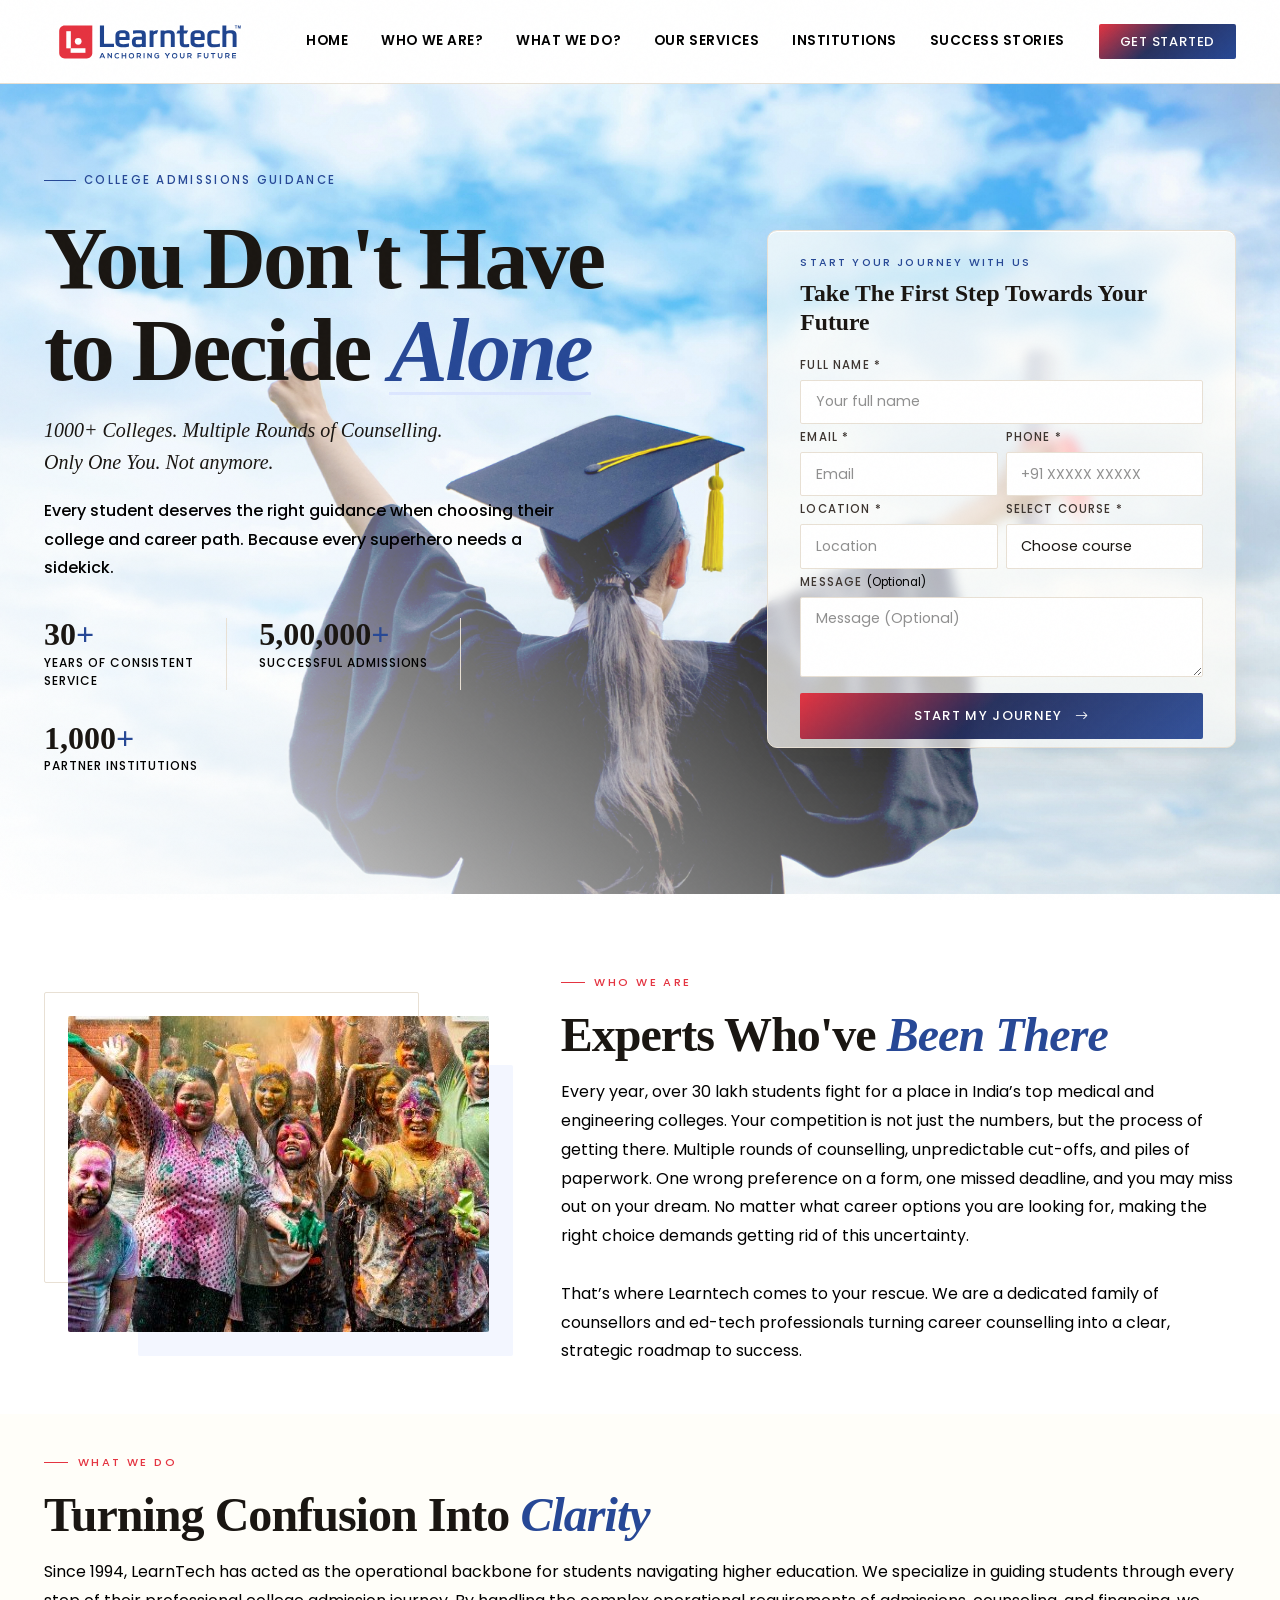
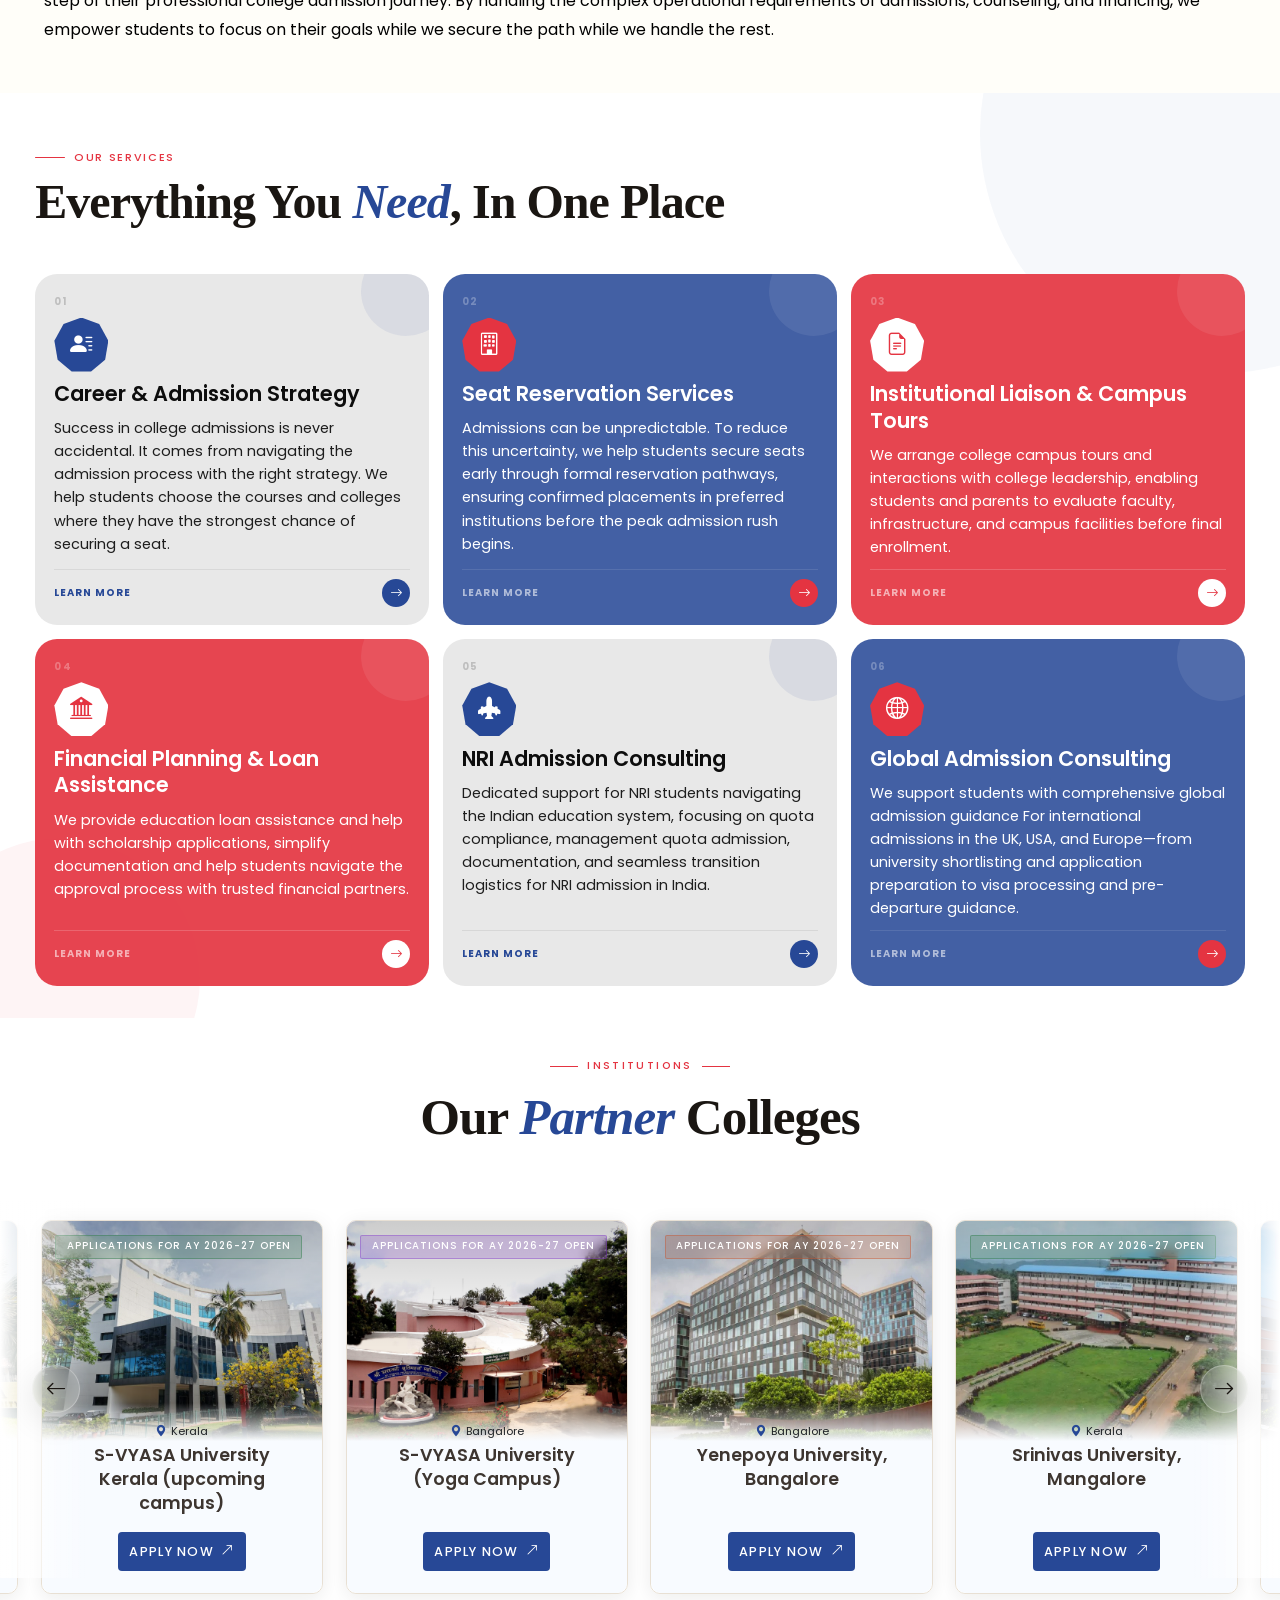
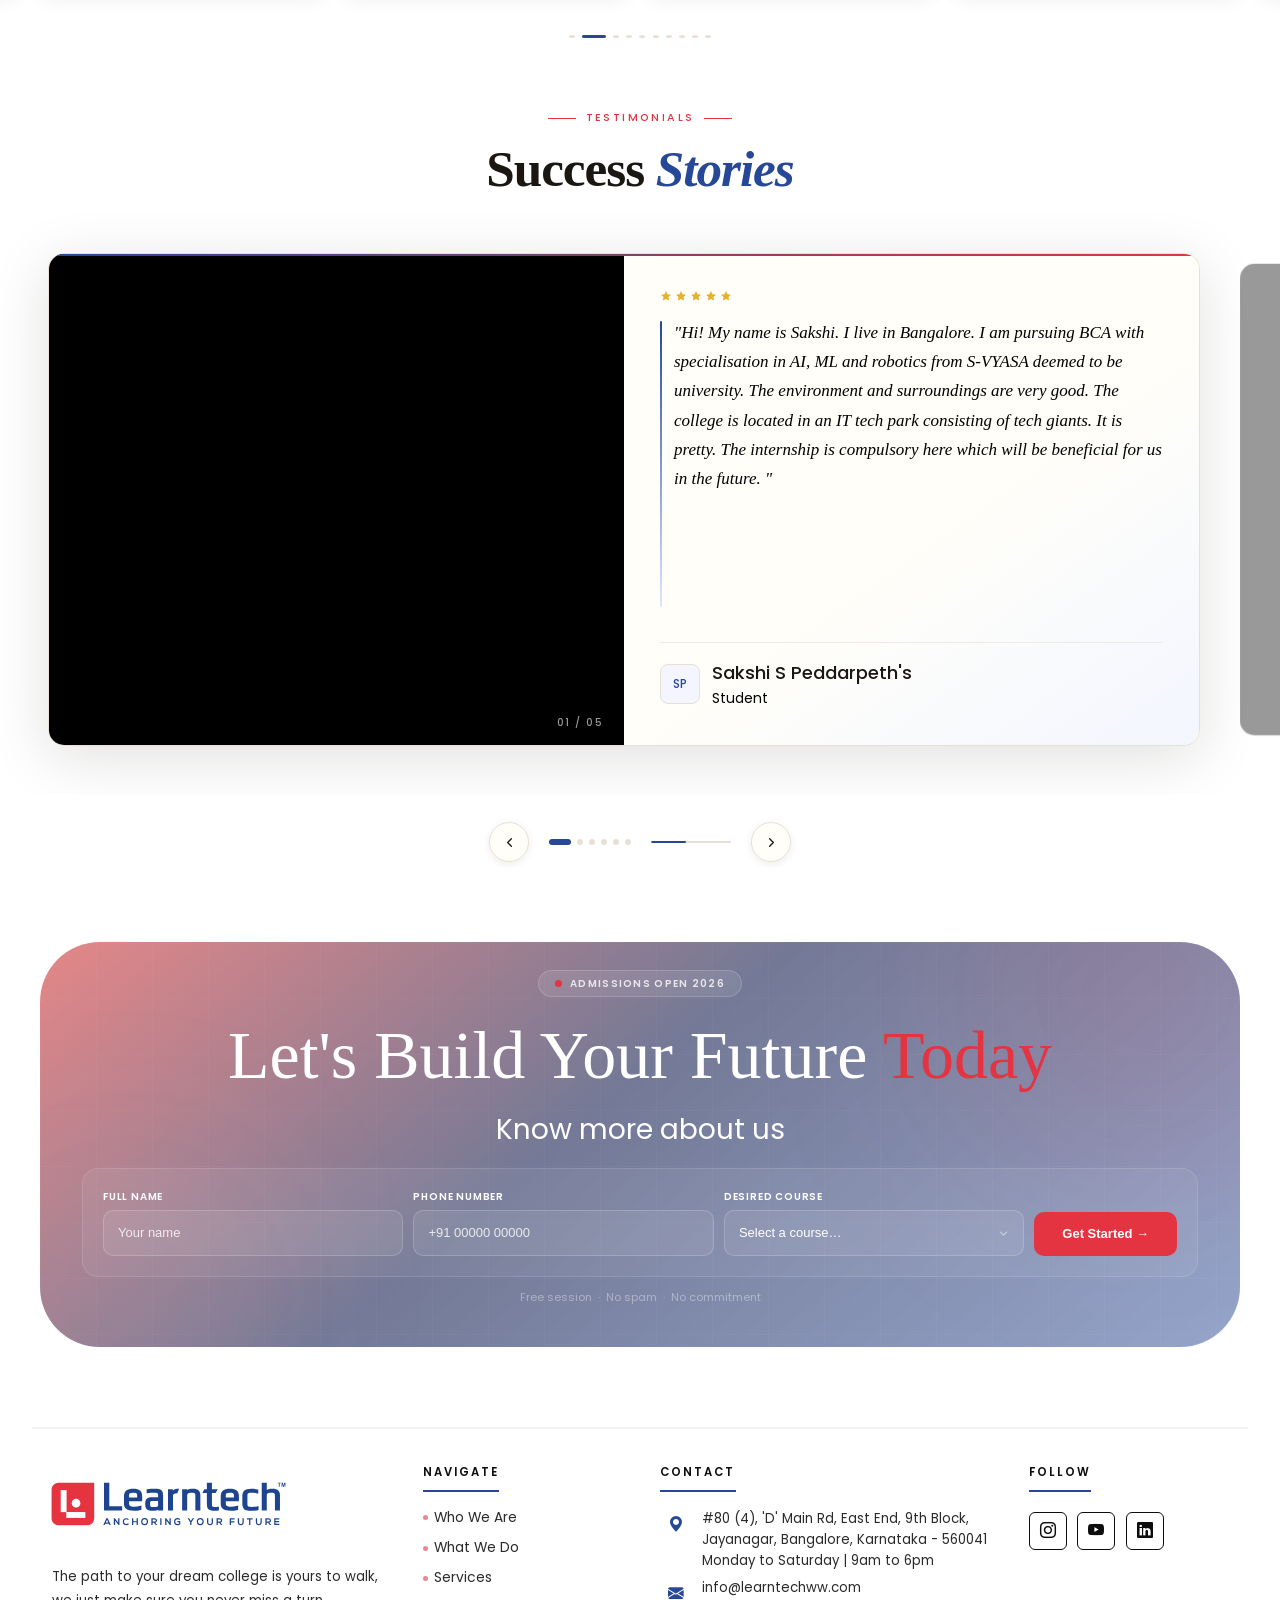
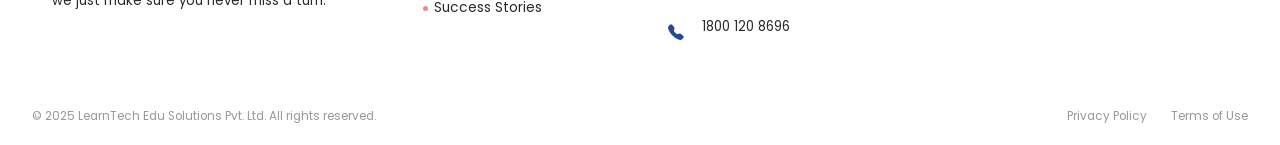
==== index.html @ a078780a "Add files via upload" ====
<!DOCTYPE html>
<html lang="en">

<head>
    <meta charset="UTF-8" />
    <meta name="viewport" content="width=device-width, initial-scale=1.0" />
    <title>Leartech landing page</title>
    <link href="https://cdn.jsdelivr.net/npm/bootstrap@5.3.2/dist/css/bootstrap.min.css" rel="stylesheet" />
    <link href="https://fonts.googleapis.com/css2?family=Poppins:wght@300;400;500;600;700;800&display=swap"
        rel="stylesheet">
    <link href="https://cdn.jsdelivr.net/npm/bootstrap-icons@1.11.3/font/bootstrap-icons.min.css" rel="stylesheet" />
    <link rel="stylesheet" href="style.css">

</head>

<body>

    <!-- ══ NAVBAR ══ -->
    <nav class="navbar navbar-expand-lg" id="mainNav">
        <div class="container">
            <a class="navbar-brand" href="#">
                <img src="media/Leantech_logo.svg" alt="EduGuide" style="height: 70px; margin-right: 0.5rem;"></a>
            <button class="navbar-toggler" type="button" data-bs-toggle="collapse" data-bs-target="#navMenu">
                <span class="navbar-toggler-icon"></span>
            </button>
            <div class="collapse navbar-collapse" id="navMenu">
                <ul class="navbar-nav mx-auto gap-1">
                    <li class="nav-item"><a class="nav-link" href="#">Home</a></li>
                    <li class="nav-item"><a class="nav-link" href="#who">Who We Are?</a></li>
                    <li class="nav-item"><a class="nav-link" href="#what">What We Do?</a></li>
                    <li class="nav-item"><a class="nav-link" href="#services">Our Services</a></li>
                    <li class="nav-item"><a class="nav-link" href="#College-swiper">Institutions</a></li>
                    <li class="nav-item"><a class="nav-link" href="#testi">Success Stories</a></li>
                </ul>
                <a class="nav-link btn-nav-cta ms-2" href="#hero">Get Started</a>
            </div>
        </div>
    </nav>

    <!-- ══ HERO ══ -->
    <section id="hero">


        <div class="container">
            <div class="row align-items-center g-5">

                <!-- LEFT copy -->
                <div class="col-lg-6">
                    <div class="hero-eyebrow">College Admissions Guidance</div>
                    <h1 class="hero-headline">
                        You Don't Have<br>to Decide <em>Alone</em>
                    </h1>
                    <p class="hero-subhead">
                        1000+ Colleges. Multiple Rounds of Counselling.<br>Only One You. Not anymore.
                    </p>
                    <p class="hero-body">
                        Every student deserves the right guidance when choosing their college and career path.
                        Because every superhero needs a sidekick.

                    </p>

                    <div class="hero-stats">
                        <div class="stat-item">
                            <div class="stat-num">30<span>+</span></div>
                            <div class="stat-label"> Years of Consistent<br> Service</div>
                        </div>
                        <div class="stat-divider"></div>
                        <div class="stat-item">
                            <div class="stat-num">5,00,000<span>+</span></div>
                            <div class="stat-label">Successful Admissions</div>
                        </div>
                        <div class="stat-divider"></div>
                        <div class="stat-item">
                            <div class="stat-num">1,000<span>+</span></div>
                            <div class="stat-label">Partner Institutions</div>
                        </div>
                    </div>
                </div>

                <!-- RIGHT form -->
                <div class="col-lg-5 offset-lg-1">
                    <div class="form-card">
                        <div class="form-card-eyebrow">Start your Journey with us</div>
                        <h2 class="form-card-title">Take The First Step Towards Your Future</h2>

                        <form id="leadForm" novalidate>
                            <div class="row gy-0 gx-2">
                                <div class="col-12">
                                    <label class="form-label">Full Name *</label>
                                    <input type="text" class="form-control" placeholder="Your full name" required />
                                </div>
                                <div class="col-sm-6">
                                    <label class="form-label">Email *</label>
                                    <input type="email" class="form-control" placeholder="Email" required />
                                </div>
                                <div class="col-sm-6">
                                    <label class="form-label">Phone *</label>
                                    <input type="tel" class="form-control" placeholder="+91 XXXXX XXXXX" required />
                                </div>
                                <div class="col-sm-6">
                                    <label class="form-label">Location *</label>
                                    <input type="text" class="form-control" placeholder="Location" required />
                                </div>
                                <div class="col-sm-6">
                                    <label class="form-label">Select Course *</label>
                                    <select class="form-select" required>
                                        <option value="" disabled selected>Choose course</option>
                                        <option>Engineering (B.Tech)</option>
                                        <option>Medicine (MBBS)</option>
                                        <option>Management (BBA/MBA)</option>
                                        <option>Law (LLB)</option>
                                        <option>Design & Architecture</option>
                                        <option>Arts & Humanities</option>
                                        <option>Science (B.Sc)</option>
                                        <option>Commerce (B.Com)</option>
                                    </select>
                                </div>
                                <div class="col-12">
                                    <label class="form-label">Message <span
                                            style="color:var(--ink-muted);font-weight:400;text-transform:none;letter-spacing:0;">(Optional)</span></label>
                                    <textarea class="form-control" placeholder="Message (Optional)"></textarea>
                                </div>
                                <div class="col-12 mt-3">
                                    <button type="submit" class="btn-submit" id="submitBtn">
                                        Start My Journey &nbsp; <i class="bi bi-arrow-right"></i>
                                    </button>
                                </div>
                            </div>
                        </form>
                    </div>
                </div>

            </div>
        </div>
    </section>

    <!-- ══ WHO WE ARE ══ -->
    <section id="who">
        <div class="container">
            <div class="row align-items-center g-5">
                <div class="col-lg-5 reveal">
                    <div class="who-img-wrap">
                        <div class="who-img-inner">
                            <img src="media/WhatsApp Image 2026-03-04 at 7.22.03 PM.jpeg" alt="">
                        </div>
                    </div>
                </div>

                <div class="col-lg-7">
                    <div class="reveal reveal-delay-1">
                        <div class="section-eyebrow">Who We Are</div>
                        <h2 class="section-title">Experts Who've <em>Been There</em></h2>
                        <p class="section-body">
                            Every year, over 30 lakh students fight for a place in India’s top medical and engineering
                            colleges. Your competition is not just the numbers, but the process of getting there.
                            Multiple rounds of counselling, unpredictable cut-offs, and piles of paperwork. One wrong
                            preference on a form, one missed deadline, and you may miss out on your dream. No matter
                            what career options you are looking for, making the right choice demands getting rid of this
                            uncertainty.<br><br>
                            That’s where Learntech comes to your rescue. We are a dedicated family of counsellors and
                            ed-tech professionals turning career counselling into a clear, strategic roadmap to success.



                        </p>
                    </div>

                </div>
            </div>
        </div>
    </section>

    <!-- ══ WHAT WE DO ══ -->
    <section id="what">
        <div class="container">
            <div class="row">
                <div class="col-lg-12 reveal">
                    <div class="section-eyebrow">What We Do</div>
                    <h2 class="section-title">Turning Confusion Into <em>Clarity</em></h2>
                    <p class="section-body">
                        Since 1994, LearnTech has acted as the operational backbone for students navigating higher
                        education. We specialize in guiding students through every step of their professional college
                        admission journey. By handling the complex operational requirements of admissions, counseling,
                        and financing, we empower students to focus on their goals while we secure the path while we
                        handle the rest.

                    </p>
                </div>
            </div>

        </div>
    </section>









    <!-- ══ SERVICES ══ -->
    <section id="services">

        <style>

        </style>

        <!-- Decorative blobs -->
        <div class="sw-bg-blob"
            style="width:480px;height:480px;background:#274896;opacity:0.04;top:-200px;right:-180px;"></div>
        <div class="sw-bg-blob"
            style="width:280px;height:280px;background:#e43441;opacity:0.05;bottom:-100px;left:-80px;"></div>

        <!-- Header -->
        <div class="sw-top">
            <div>
                <div class="sw-eye"><span class="sw-eye-line"></span>Our Services</div>
                <h2 class="section-title">Everything You <em>Need</em>, In One Place</h2>
            </div>

        </div>

        <!-- Cards -->
        <div class="sw-rows">

            <!-- Row 1 -->
            <div class="sw-row">

                <div class="sc sc-w">
                    <div class="sc-blob"></div>
                    <div class="sc-num">01</div>
                    <div class="sc-hex"><i class="bi bi-person-lines-fill"></i></div>
                    <div class="sc-title">Career & Admission Strategy</div>
                    <div class="sc-desc">Success in college admissions is never accidental. It comes from navigating the
                        admission process with the right strategy. We help students choose the courses and colleges
                        where they have the strongest chance of securing a seat.
                    </div>
                    <div class="sc-foot">
                        <span class="sc-lbl">Learn more</span>
                        <div class="sc-btn"><i class="bi bi-arrow-right"></i></div>
                    </div>
                </div>

                <div class="sc sc-b">
                    <div class="sc-blob"></div>
                    <div class="sc-num">02</div>
                    <div class="sc-hex"><i class="bi bi-building"></i></div>
                    <div class="sc-title">Seat Reservation Services</div>
                    <div class="sc-desc">Admissions can be unpredictable. To reduce this uncertainty, we help students
                        secure seats early through formal reservation pathways, ensuring confirmed placements in
                        preferred institutions before the peak admission rush begins.
                    </div>
                    <div class="sc-foot">
                        <span class="sc-lbl">Learn more</span>
                        <div class="sc-btn"><i class="bi bi-arrow-right"></i></div>
                    </div>
                </div>

                <div class="sc sc-r">
                    <div class="sc-blob"></div>
                    <div class="sc-num">03</div>
                    <div class="sc-hex"><i class="bi bi-file-earmark-text"></i></div>
                    <div class="sc-title">Institutional Liaison & Campus Tours</div>
                    <div class="sc-desc">We arrange college campus tours and interactions with college leadership,
                        enabling students and parents to evaluate faculty, infrastructure, and campus facilities before
                        final enrollment.
                    </div>
                    <div class="sc-foot">
                        <span class="sc-lbl">Learn more</span>
                        <div class="sc-btn"><i class="bi bi-arrow-right"></i></div>
                    </div>
                </div>

            </div>

            <!-- Row 2 -->
            <div class="sw-row">

                <div class="sc sc-r">
                    <div class="sc-blob"></div>
                    <div class="sc-num">04</div>
                    <div class="sc-hex"><i class="bi bi-bank2"></i></div>
                    <div class="sc-title">Financial Planning & Loan Assistance</div>
                    <div class="sc-desc">We provide education loan assistance and help with scholarship applications,
                        simplify documentation and help students navigate the approval process with trusted financial
                        partners.
                    </div>
                    <div class="sc-foot">
                        <span class="sc-lbl">Learn more</span>
                        <div class="sc-btn"><i class="bi bi-arrow-right"></i></div>
                    </div>
                </div>

                <div class="sc sc-w">
                    <div class="sc-blob"></div>
                    <div class="sc-num">05</div>
                    <div class="sc-hex"><i class="bi bi-airplane-engines-fill"></i></div>
                    <div class="sc-title">NRI Admission Consulting</div>
                    <div class="sc-desc">Dedicated support for NRI students navigating the Indian education system,
                        focusing on quota compliance, management quota admission, documentation, and seamless transition
                        logistics for NRI admission in India.
                    </div>
                    <div class="sc-foot">
                        <span class="sc-lbl">Learn more</span>
                        <div class="sc-btn"><i class="bi bi-arrow-right"></i></div>
                    </div>
                </div>

                <div class="sc sc-b">
                    <div class="sc-blob"></div>
                    <div class="sc-num">06</div>
                    <div class="sc-hex"><i class="bi bi-globe2"></i></div>
                    <div class="sc-title">Global Admission Consulting</div>
                    <div class="sc-desc">We support students with comprehensive global admission guidance
                        For international admissions in the UK, USA, and Europe—from university shortlisting and
                        application preparation to visa processing and pre-departure guidance.
                    </div>
                    <div class="sc-foot">
                        <span class="sc-lbl">Learn more</span>
                        <div class="sc-btn"><i class="bi bi-arrow-right"></i></div>
                    </div>
                </div>

            </div>

        </div>

    </section>




    <section id="College-swiper">
        <div class="heading-wrap">
            <div class="eyebrow">Institutions</div>
            <h1>Our <em>Partner</em> Colleges</h1>
            <!-- <p class="sub">Trusted relationships with leading institutions across India.</p> -->
        </div>

        <div class="carousel-wrap">

            <button class="arrow arrow-prev" id="btnPrev"><i class="bi bi-arrow-left"></i></button>
            <button class="arrow arrow-next" id="btnNext"><i class="bi bi-arrow-right"></i></button>

            <div class="track-outer" id="trackOuter">
                <div class="track" id="track">

                    <!-- 1 S-VYASA Bangalore -->
                    <div class="card">
                        <div class="card-img">
                            <div class="card-placeholder" style="background:linear-gradient(145deg,#fdf0e4,#f5ddb8);">

                            </div>
                            <img src="college images/S-VYASA University, Bangalore.webp" alt="S-VYASA University"
                                onerror="this.classList.add('errored')" />
                            <div class="card-badge"
                                style="background:rgba(200,82,42,0.18);color:#fff;border-color:rgba(200,82,42,0.4);">
                                Applications for AY 2026-27 Open
                            </div>
                        </div>
                        <div class="card-body">
                            <div class="card-loc"><i class="bi bi-geo-alt-fill"></i>Bangalore</div>
                            <div class="card-name">S-VYASA University,<br> Bangalore</div>
                            <a href="#" class="card-apply">Apply Now <i class="bi bi-arrow-up-right"></i></a>
                        </div>
                    </div>

                    <!-- 2 S-VYASA Kerala -->
                    <div class="card">
                        <div class="card-img">
                            <div class="card-placeholder" style="background:linear-gradient(145deg,#e4f5e8,#c8ecd0);">

                            </div>
                            <img src="college images/S-VYASA University Kerala (upcoming campus).webp"
                                alt="S-VYASA Kerala" onerror="this.classList.add('errored')" />
                            <div class="card-badge"
                                style="background:rgba(42,122,68,0.2);color:#fff;border-color:rgba(42,122,68,0.4);">
                                Applications for AY 2026-27 Open
                            </div>
                        </div>
                        <div class="card-body">
                            <div class="card-loc"><i class="bi bi-geo-alt-fill"></i>Kerala</div>
                            <div class="card-name">S-VYASA University<br> Kerala (upcoming campus)</div>
                            <a href="#" class="card-apply">Apply Now <i class="bi bi-arrow-up-right"></i></a>
                        </div>
                    </div>

                    <!-- 3 S-VYASA Yoga Campus -->
                    <div class="card">
                        <div class="card-img">
                            <div class="card-placeholder" style="background:linear-gradient(145deg,#f0e4f8,#e4ccf0);">

                            </div>
                            <img src="college images/S-VYASA University (Yoga Campus).webp" alt="S-VYASA Yoga Campus"
                                onerror="this.classList.add('errored')" />
                            <div class="card-badge"
                                style="background:rgba(122,42,200,0.2);color:#fff;border-color:rgba(122,42,200,0.35);">
                                Applications for AY 2026-27 Open
                            </div>
                        </div>
                        <div class="card-body">
                            <div class="card-loc"><i class="bi bi-geo-alt-fill"></i>Bangalore</div>
                            <div class="card-name">S-VYASA University<br> (Yoga Campus)</div>
                            <a href="#" class="card-apply">Apply Now <i class="bi bi-arrow-up-right"></i></a>
                        </div>
                    </div>

                    <!-- 1 S-VYASA Bangalore -->
                    <div class="card">
                        <div class="card-img">
                            <div class="card-placeholder" style="background:linear-gradient(145deg,#fdf0e4,#f5ddb8);">

                            </div>
                            <img src="college images/Yenepoya University, Bangalore.webp" alt="S-VYASA University"
                                onerror="this.classList.add('errored')" />
                            <div class="card-badge"
                                style="background:rgba(200,82,42,0.18);color:#fff;border-color:rgba(200,82,42,0.4);">
                                Applications for AY 2026-27 Open
                            </div>
                        </div>
                        <div class="card-body">
                            <div class="card-loc"><i class="bi bi-geo-alt-fill"></i>Bangalore</div>
                            <div class="card-name">Yenepoya University,<br> Bangalore </div>
                            <a href="#" class="card-apply">Apply Now <i class="bi bi-arrow-up-right"></i></a>
                        </div>
                    </div>

                    <!-- 2 S-VYASA Kerala -->
                    <div class="card">
                        <div class="card-img">
                            <div class="card-placeholder" style="background:linear-gradient(145deg,#e4f5e8,#c8ecd0);">

                            </div>
                            <img src="college images/Srinivas University, Mangalore.webp" alt="S-VYASA Kerala"
                                onerror="this.classList.add('errored')" />
                            <div class="card-badge"
                                style="background:rgba(42,122,68,0.2);color:#fff;border-color:rgba(42,122,68,0.4);">
                                Applications for AY 2026-27 Open
                            </div>
                        </div>
                        <div class="card-body">
                            <div class="card-loc"><i class="bi bi-geo-alt-fill"></i>Kerala</div>
                            <div class="card-name">Srinivas University,<br> Mangalore</div>
                            <a href="#" class="card-apply">Apply Now <i class="bi bi-arrow-up-right"></i></a>
                        </div>
                    </div>

                    <!-- 3 S-VYASA Yoga Campus -->
                    <div class="card">
                        <div class="card-img">
                            <div class="card-placeholder" style="background:linear-gradient(145deg,#f0e4f8,#e4ccf0);">

                            </div>
                            <img src="college images/Chinmaya Vishwa Vidyapeeth (CVV), Kochi, Ker.webp"
                                alt="S-VYASA Yoga Campus" onerror="this.classList.add('errored')" />
                            <div class="card-badge"
                                style="background:rgba(122,42,200,0.2);color:#fff;border-color:rgba(122,42,200,0.35);">
                                Applications for AY 2026-27 Open
                            </div>
                        </div>
                        <div class="card-body">
                            <div class="card-loc"><i class="bi bi-geo-alt-fill"></i>Bangalore</div>
                            <div class="card-name">Chinmaya Vishwa Vidyapeeth (CVV), Kochi, Kerala</div>
                            <a href="#" class="card-apply">Apply Now <i class="bi bi-arrow-up-right"></i></a>
                        </div>
                    </div>

                    <!-- 1 S-VYASA Bangalore -->
                    <div class="card">
                        <div class="card-img">
                            <div class="card-placeholder" style="background:linear-gradient(145deg,#fdf0e4,#f5ddb8);">

                            </div>
                            <img src="college images/Sri Devaraj URS, Kolar.webp" alt="S-VYASA University"
                                onerror="this.classList.add('errored')" />
                            <div class="card-badge"
                                style="background:rgba(200,82,42,0.18);color:#fff;border-color:rgba(200,82,42,0.4);">
                                Applications for AY 2026-27 Open
                            </div>
                        </div>
                        <div class="card-body">
                            <div class="card-loc"><i class="bi bi-geo-alt-fill"></i>Bangalore</div>
                            <div class="card-name">Sri Devaraj URS,<br> Kolar</div>
                            <a href="#" class="card-apply">Apply Now <i class="bi bi-arrow-up-right"></i></a>
                        </div>
                    </div>

                    <!-- 2 S-VYASA Kerala -->
                    <div class="card">
                        <div class="card-img">
                            <div class="card-placeholder" style="background:linear-gradient(145deg,#e4f5e8,#c8ecd0);">

                            </div>
                            <img src="college images/Sri Venkateshwara Dental College, Bangalore.webp"
                                alt="S-VYASA Kerala" onerror="this.classList.add('errored')" />
                            <div class="card-badge"
                                style="background:rgba(42,122,68,0.2);color:#fff;border-color:rgba(42,122,68,0.4);">
                                Applications for AY 2026-27 Open
                            </div>
                        </div>
                        <div class="card-body">
                            <div class="card-loc"><i class="bi bi-geo-alt-fill"></i>Kerala</div>
                            <div class="card-name">Sri Venkateshwara Dental College, Bangalore</div>
                            <a href="#" class="card-apply">Apply Now <i class="bi bi-arrow-up-right"></i></a>
                        </div>
                    </div>

                    <!-- 3 S-VYASA Yoga Campus -->
                    <div class="card">
                        <div class="card-img">
                            <div class="card-placeholder" style="background:linear-gradient(145deg,#f0e4f8,#e4ccf0);">

                            </div>
                            <img src="college images/BGS and SJB Group of Institutions, Bangalore.webp"
                                alt="S-VYASA Yoga Campus" onerror="this.classList.add('errored')" />
                            <div class="card-badge"
                                style="background:rgba(122,42,200,0.2);color:#fff;border-color:rgba(122,42,200,0.35);">
                                Applications for AY 2026-27 Open
                            </div>
                        </div>
                        <div class="card-body">
                            <div class="card-loc"><i class="bi bi-geo-alt-fill"></i>Bangalore</div>
                            <div class="card-name">BGS and SJB Group of Institutions, Bangalore</div>
                            <a href="#" class="card-apply">Apply Now <i class="bi bi-arrow-up-right"></i></a>
                        </div>
                    </div>
                    <div class="card">
                        <div class="card-img">
                            <div class="card-placeholder" style="background:linear-gradient(145deg,#f0e4f8,#e4ccf0);">

                            </div>
                            <img src="college images/RV University, Mysuru.webp" alt="S-VYASA Yoga Campus"
                                onerror="this.classList.add('errored')" />
                            <div class="card-badge"
                                style="background:rgba(122,42,200,0.2);color:#fff;border-color:rgba(122,42,200,0.35);">
                                Applications for AY 2026-27 Open
                            </div>
                        </div>
                        <div class="card-body">
                            <div class="card-loc"><i class="bi bi-geo-alt-fill"></i>Bangalore</div>
                            <div class="card-name">RV University, Mysuru</div>
                            <a href="#" class="card-apply">Apply Now <i class="bi bi-arrow-up-right"></i></a>
                        </div>
                    </div>
                    <div class="card">
                        <div class="card-img">
                            <div class="card-placeholder" style="background:linear-gradient(145deg,#f0e4f8,#e4ccf0);">

                            </div>
                            <img src="college images/Sri Sri Ayurveda, Bengaluru.webp" alt="S-VYASA Yoga Campus"
                                onerror="this.classList.add('errored')" />
                            <div class="card-badge"
                                style="background:rgba(122,42,200,0.2);color:#fff;border-color:rgba(122,42,200,0.35);">
                                Applications for AY 2026-27 Open
                            </div>
                        </div>
                        <div class="card-body">
                            <div class="card-loc"><i class="bi bi-geo-alt-fill"></i>Bangalore</div>
                            <div class="card-name">Sri Sri Ayurveda,<br> Bengaluru</div>
                            <a href="#" class="card-apply">Apply Now <i class="bi bi-arrow-up-right"></i></a>
                        </div>
                    </div>
                    <div class="card">
                        <div class="card-img">
                            <div class="card-placeholder" style="background:linear-gradient(145deg,#f0e4f8,#e4ccf0);">

                            </div>
                            <img src="college images/GIBS Business School, Bangalore.webp" alt="S-VYASA Yoga Campus"
                                onerror="this.classList.add('errored')" />
                            <div class="card-badge"
                                style="background:rgba(122,42,200,0.2);color:#fff;border-color:rgba(122,42,200,0.35);">
                                Applications for AY 2026-27 Open
                            </div>
                        </div>
                        <div class="card-body">
                            <div class="card-loc"><i class="bi bi-geo-alt-fill"></i>Bangalore</div>
                            <div class="card-name">GIBS Business School,<br> Bangalore</div>
                            <a href="#" class="card-apply">Apply Now <i class="bi bi-arrow-up-right"></i></a>
                        </div>
                    </div>
                    <div class="card">
                        <div class="card-img">
                            <div class="card-placeholder" style="background:linear-gradient(145deg,#f0e4f8,#e4ccf0);">

                            </div>
                            <img src="college images/Alliance Ascent College, Bangalore.webp" alt="S-VYASA Yoga Campus"
                                onerror="this.classList.add('errored')" />
                            <div class="card-badge"
                                style="background:rgba(122,42,200,0.2);color:#fff;border-color:rgba(122,42,200,0.35);">
                                Applications for AY 2026-27 Open
                            </div>
                        </div>
                        <div class="card-body">
                            <div class="card-loc"><i class="bi bi-geo-alt-fill"></i>Bangalore</div>
                            <div class="card-name">Alliance Ascent College,<br> Bangalore</div>
                            <a href="#" class="card-apply">Apply Now <i class="bi bi-arrow-up-right"></i></a>
                        </div>
                    </div>
                </div><!-- /track -->
            </div><!-- /track-outer -->

            <div class="dots" id="dots"></div>

        </div><!-- /carousel-wrap -->
    </section>
    <style>

    </style>
    <!-- ======================================================================================================================================================================== -->





    <style>

    </style>

    <section id="testi">



        <div class="text-center">
            <div class="eyebrow">Testimonials</div>
            <h1>Success <em>Stories</em> </h1>
        </div>


        <!-- CAROUSEL -->
        <div class="tc-wrap ">
            <div class="tc-viewport p-5">

                <div class="tc-track" id="tcTrack">

                    <!-- SLIDE 1 -->
                    <div class="tc-card active">
                        <div class="tc-video">
                            <div class="tc-num">01 / 05</div>
                            <iframe src="https://www.youtube.com/embed/5aUW_0wz018?rel=0&modestbranding=1"
                                allow="accelerometer; autoplay; clipboard-write; encrypted-media; gyroscope; picture-in-picture"
                                allowfullscreen></iframe>
                        </div>
                        <div class="tc-body">
                            <div class="tc-stars">
                                <svg viewBox="0 0 24 24">
                                    <path
                                        d="M12 2l3.09 6.26L22 9.27l-5 4.87 1.18 6.88L12 17.77l-6.18 3.25L7 14.14 2 9.27l6.91-1.01L12 2z" />
                                </svg>
                                <svg viewBox="0 0 24 24">
                                    <path
                                        d="M12 2l3.09 6.26L22 9.27l-5 4.87 1.18 6.88L12 17.77l-6.18 3.25L7 14.14 2 9.27l6.91-1.01L12 2z" />
                                </svg>
                                <svg viewBox="0 0 24 24">
                                    <path
                                        d="M12 2l3.09 6.26L22 9.27l-5 4.87 1.18 6.88L12 17.77l-6.18 3.25L7 14.14 2 9.27l6.91-1.01L12 2z" />
                                </svg>
                                <svg viewBox="0 0 24 24">
                                    <path
                                        d="M12 2l3.09 6.26L22 9.27l-5 4.87 1.18 6.88L12 17.77l-6.18 3.25L7 14.14 2 9.27l6.91-1.01L12 2z" />
                                </svg>
                                <svg viewBox="0 0 24 24">
                                    <path
                                        d="M12 2l3.09 6.26L22 9.27l-5 4.87 1.18 6.88L12 17.77l-6.18 3.25L7 14.14 2 9.27l6.91-1.01L12 2z" />
                                </svg>
                            </div>
                            <p class="tc-quote">"Hi! My name is Sakshi. I live in Bangalore. I am pursuing BCA with
                                specialisation in AI, ML and robotics from S-VYASA deemed to be university. The
                                environment
                                and surroundings are very good. The college is located in an IT tech park consisting of
                                tech
                                giants. It is pretty. The internship is compulsory here which will be beneficial for us
                                in
                                the future.

                                "</p>
                            <div class="tc-divider"></div>
                            <div class="tc-author">
                                <div class="tc-ava" style="background:var(--accent-pale);color:var(--accent);">SP</div>
                                <div>
                                    <div class="tc-name">Sakshi S Peddarpeth's</div>
                                    <div class="tc-role">Student</div>
                                </div>
                            </div>
                        </div>
                    </div>

                    <!-- SLIDE 2 -->
                    <div class="tc-card">
                        <div class="tc-video">
                            <div class="tc-num">02 / 05</div>
                            <iframe src="https://www.youtube.com/embed/m8TmsutwywA?rel=0&modestbranding=1"
                                allow="accelerometer; autoplay; clipboard-write; encrypted-media; gyroscope; picture-in-picture"
                                allowfullscreen></iframe>
                        </div>
                        <div class="tc-body">
                            <div class="tc-stars">
                                <svg viewBox="0 0 24 24">
                                    <path
                                        d="M12 2l3.09 6.26L22 9.27l-5 4.87 1.18 6.88L12 17.77l-6.18 3.25L7 14.14 2 9.27l6.91-1.01L12 2z" />
                                </svg>
                                <svg viewBox="0 0 24 24">
                                    <path
                                        d="M12 2l3.09 6.26L22 9.27l-5 4.87 1.18 6.88L12 17.77l-6.18 3.25L7 14.14 2 9.27l6.91-1.01L12 2z" />
                                </svg>
                                <svg viewBox="0 0 24 24">
                                    <path
                                        d="M12 2l3.09 6.26L22 9.27l-5 4.87 1.18 6.88L12 17.77l-6.18 3.25L7 14.14 2 9.27l6.91-1.01L12 2z" />
                                </svg>
                                <svg viewBox="0 0 24 24">
                                    <path
                                        d="M12 2l3.09 6.26L22 9.27l-5 4.87 1.18 6.88L12 17.77l-6.18 3.25L7 14.14 2 9.27l6.91-1.01L12 2z" />
                                </svg>
                                <svg viewBox="0 0 24 24">
                                    <path
                                        d="M12 2l3.09 6.26L22 9.27l-5 4.87 1.18 6.88L12 17.77l-6.18 3.25L7 14.14 2 9.27l6.91-1.01L12 2z" />
                                </svg>
                            </div>
                            <p class="tc-quote">"Hi, My name is Varun and I got my admission into SRM Medical College,
                                with
                                the help of Learntech consultancy. The Learntech Institute motivated us to go to the SRM
                                and
                                physically we have seen that it’s one of the best colleges as far as the colleges I have
                                visited so far and we are really happy that we got admission through Learntech.
                                "</p>
                            <div class="tc-divider"></div>
                            <div class="tc-author">
                                <div class="tc-ava" style="background:#fff0f1;color:var(--gold);">VD</div>
                                <div>
                                    <div class="tc-name">Varun Dhiman's </div>
                                    <div class="tc-role">Student and Parent</div>
                                </div>
                            </div>
                        </div>
                    </div>

                    <!-- SLIDE 3 -->
                    <div class="tc-card">
                        <div class="tc-video">
                            <div class="tc-num">03 / 05</div>
                            <iframe src="https://www.youtube.com/embed/qmMxwANw8AI?rel=0&modestbranding=1"
                                allow="accelerometer; autoplay; clipboard-write; encrypted-media; gyroscope; picture-in-picture"
                                allowfullscreen></iframe>
                        </div>
                        <div class="tc-body">
                            <div class="tc-stars">
                                <svg viewBox="0 0 24 24">
                                    <path
                                        d="M12 2l3.09 6.26L22 9.27l-5 4.87 1.18 6.88L12 17.77l-6.18 3.25L7 14.14 2 9.27l6.91-1.01L12 2z" />
                                </svg>
                                <svg viewBox="0 0 24 24">
                                    <path
                                        d="M12 2l3.09 6.26L22 9.27l-5 4.87 1.18 6.88L12 17.77l-6.18 3.25L7 14.14 2 9.27l6.91-1.01L12 2z" />
                                </svg>
                                <svg viewBox="0 0 24 24">
                                    <path
                                        d="M12 2l3.09 6.26L22 9.27l-5 4.87 1.18 6.88L12 17.77l-6.18 3.25L7 14.14 2 9.27l6.91-1.01L12 2z" />
                                </svg>
                                <svg viewBox="0 0 24 24">
                                    <path
                                        d="M12 2l3.09 6.26L22 9.27l-5 4.87 1.18 6.88L12 17.77l-6.18 3.25L7 14.14 2 9.27l6.91-1.01L12 2z" />
                                </svg>
                                <svg viewBox="0 0 24 24">
                                    <path
                                        d="M12 2l3.09 6.26L22 9.27l-5 4.87 1.18 6.88L12 17.77l-6.18 3.25L7 14.14 2 9.27l6.91-1.01L12 2z" />
                                </svg>
                            </div>
                            <p class="tc-quote">"Hi everyone, I am Ronak from Maharashtra. I couldn't make it to
                                government
                                medical seats this year and was searching for admission guidance to secure a seat in
                                good
                                MBBS colleges. Then I came to know about Learntech consultancy and their expert service
                                in
                                admission guidance. Right from the day I contacted them, they helped me with every
                                procedure
                                on my behalf. I am very grateful to the Learntech consultancy, helping me to secure
                                admission in one of the top colleges in Bangalore. It would not have been possible
                                without
                                your help. For all the students and parents who are worried about securing admission, I
                                would recommend you to consult Learntech."</p>
                            <div class="tc-divider"></div>
                            <div class="tc-author">
                                <div class="tc-ava" style="background:#f0fff6;color:#1a7a4a;">R</div>
                                <div>
                                    <div class="tc-name">Ronak's</div>
                                    <div class="tc-role">Student</div>
                                </div>
                            </div>
                        </div>
                    </div>

                    <!-- SLIDE 3 -->
                    <div class="tc-card">
                        <div class="tc-video">
                            <div class="tc-num">04 / 05</div>
                            <iframe src="https://www.youtube.com/embed/Ekgpd8tPFJ8?si=Cv2jzh-jS0VLoCNJ"
                                allow="accelerometer; autoplay; clipboard-write; encrypted-media; gyroscope; picture-in-picture"
                                allowfullscreen></iframe>
                        </div>
                        <div class="tc-body">
                            <div class="tc-stars">
                                <svg viewBox="0 0 24 24">
                                    <path
                                        d="M12 2l3.09 6.26L22 9.27l-5 4.87 1.18 6.88L12 17.77l-6.18 3.25L7 14.14 2 9.27l6.91-1.01L12 2z" />
                                </svg>
                                <svg viewBox="0 0 24 24">
                                    <path
                                        d="M12 2l3.09 6.26L22 9.27l-5 4.87 1.18 6.88L12 17.77l-6.18 3.25L7 14.14 2 9.27l6.91-1.01L12 2z" />
                                </svg>
                                <svg viewBox="0 0 24 24">
                                    <path
                                        d="M12 2l3.09 6.26L22 9.27l-5 4.87 1.18 6.88L12 17.77l-6.18 3.25L7 14.14 2 9.27l6.91-1.01L12 2z" />
                                </svg>
                                <svg viewBox="0 0 24 24">
                                    <path
                                        d="M12 2l3.09 6.26L22 9.27l-5 4.87 1.18 6.88L12 17.77l-6.18 3.25L7 14.14 2 9.27l6.91-1.01L12 2z" />
                                </svg>
                                <svg viewBox="0 0 24 24">
                                    <path
                                        d="M12 2l3.09 6.26L22 9.27l-5 4.87 1.18 6.88L12 17.77l-6.18 3.25L7 14.14 2 9.27l6.91-1.01L12 2z" />
                                </svg>
                            </div>
                            <p class="tc-quote">"Hello I’m Smriti Deo and I am from Bhopal (M.P). Thanks to the people
                                from
                                Bangalore Study . I have got admission in Cardiac Care Technology at Raja Rajeshwari
                                Medical
                                College. They have been really supportive and friendly. They made the whole process
                                really
                                simple and convenient to me. They literally take care of all the procedures and make it
                                really simple and hence all the process is really smooth. Thanks to Megha Ma'am, she has
                                been really supportive and cleared all my queries and confusion. I’m really glad that I
                                chose this platform for my career Guidance. Thank you so much."</p>
                            <div class="tc-divider"></div>
                            <div class="tc-author">
                                <div class="tc-ava" style="background:#f0fff6;color:#1a7a4a;">SD</div>
                                <div>
                                    <div class="tc-name">Smriti Deo's</div>
                                    <div class="tc-role">Student</div>
                                </div>
                            </div>
                        </div>
                    </div>

                    <!-- SLIDE 3 -->
                    <div class="tc-card">
                        <div class="tc-video">
                            <div class="tc-num">05 / 05</div>
                            <iframe src="https://www.youtube.com/embed/K7g_h2VJeKU?si=gRMQSMA7hSCnf8ia"
                                allow="accelerometer; autoplay; clipboard-write; encrypted-media; gyroscope; picture-in-picture"
                                allowfullscreen></iframe>
                        </div>
                        <div class="tc-body">
                            <div class="tc-stars">
                                <svg viewBox="0 0 24 24">
                                    <path
                                        d="M12 2l3.09 6.26L22 9.27l-5 4.87 1.18 6.88L12 17.77l-6.18 3.25L7 14.14 2 9.27l6.91-1.01L12 2z" />
                                </svg>
                                <svg viewBox="0 0 24 24">
                                    <path
                                        d="M12 2l3.09 6.26L22 9.27l-5 4.87 1.18 6.88L12 17.77l-6.18 3.25L7 14.14 2 9.27l6.91-1.01L12 2z" />
                                </svg>
                                <svg viewBox="0 0 24 24">
                                    <path
                                        d="M12 2l3.09 6.26L22 9.27l-5 4.87 1.18 6.88L12 17.77l-6.18 3.25L7 14.14 2 9.27l6.91-1.01L12 2z" />
                                </svg>
                                <svg viewBox="0 0 24 24">
                                    <path
                                        d="M12 2l3.09 6.26L22 9.27l-5 4.87 1.18 6.88L12 17.77l-6.18 3.25L7 14.14 2 9.27l6.91-1.01L12 2z" />
                                </svg>
                                <svg viewBox="0 0 24 24">
                                    <path
                                        d="M12 2l3.09 6.26L22 9.27l-5 4.87 1.18 6.88L12 17.77l-6.18 3.25L7 14.14 2 9.27l6.91-1.01L12 2z" />
                                </svg>
                            </div>
                            <p class="tc-quote">"I am Nikam Jokhio and I am from Arunachal Pradesh. I came to Bangalore
                                for
                                my further studies. The course I opted for is B. Sc Anesthesia at Dr. B R Ambedkar
                                Medical
                                College and Hospital. Learntech helped me find the best college. I am really thankful to
                                Learntech and especially to Pooja ma'am. She has helped and guided me throughout. The
                                whole
                                team was really friendly and I am really thankful to them.
                                "</p>
                            <div class="tc-divider"></div>
                            <div class="tc-author">
                                <div class="tc-ava" style="background:#f0fff6;color:#1a7a4a;">NK</div>
                                <div>
                                    <div class="tc-name">Nikam Jokhio's</div>
                                    <div class="tc-role">Student</div>
                                </div>
                            </div>
                        </div>
                    </div>

                </div>
            </div>

            <!-- CONTROLS -->
            <div class="tc-controls">
                <button class="tc-arrow" id="tcPrev">
                    <svg viewBox="0 0 24 24" fill="none" stroke="currentColor" stroke-width="2" stroke-linecap="round"
                        stroke-linejoin="round">
                        <polyline points="15 18 9 12 15 6" />
                    </svg>
                </button>

                <div class="tc-dots">
                    <button class="tc-dot active" data-i="0"></button>
                    <button class="tc-dot" data-i="1"></button>
                    <button class="tc-dot" data-i="2"></button>
                    <button class="tc-dot" data-i="3"></button>
                    <button class="tc-dot" data-i="4"></button>
                    <button class="tc-dot" data-i="5"></button>
                </div>

                <div class="tc-progress">
                    <div class="tc-progress-fill" id="tcFill"></div>
                </div>

                <button class="tc-arrow" id="tcNext">
                    <svg viewBox="0 0 24 24" fill="none" stroke="currentColor" stroke-width="2" stroke-linecap="round"
                        stroke-linejoin="round">
                        <polyline points="9 18 15 12 9 6" />
                    </svg>
                </button>
            </div>
        </div>

    </section>









    <!-- ======================================================================================================================================================================== -->








    <!-- ══════════════════════════
     CTA SECTION
══════════════════════════ -->
    <section id="cta" class="mt-5">
        <div class="orb orb-r"></div>
        <div class="orb orb-l"></div>

        <div class="container position-relative" style="z-index:2">

            <div class="eyebrows">
                <span class="e-dot"></span>
                Admissions Open 2026
            </div>

            <h2 class="cta-headline">
                Let's Build Your Future <span class="red">Today</span>
            </h2>

            <p class="cta-sub fs-3">
                Know more about us
            </p>

            <!-- Horizontal Form -->
            <div class="h-form-wrap">
                <div id="ctaForm">
                    <div class="h-form">
                        <div class="h-field">
                            <label class="h-label">Full Name</label>
                            <input class="h-input" id="fname" type="text" placeholder="Your name" />
                        </div>
                        <div class="h-field">
                            <label class="h-label">Phone Number</label>
                            <input class="h-input" id="fphone" type="tel" placeholder="+91 00000 00000" />
                        </div>
                        <div class="h-field">
                            <label class="h-label">Desired Course</label>
                            <select class="h-select" id="fcourse">
                                <option value="">Select a course…</option>
                                <option>Web Development</option>
                                <option>Data Science</option>
                                <option>UI/UX Design</option>
                                <option>Digital Marketing</option>
                                <option>Cloud Computing</option>
                                <option>Cybersecurity</option>
                                <option>AI &amp; Machine Learning</option>
                            </select>
                        </div>
                        <button class="h-submit" onclick="handleSubmit()">
                            Get Started &rarr;
                        </button>
                    </div>
                    <p class="form-note">Free session &nbsp;·&nbsp; No spam &nbsp;·&nbsp; No commitment</p>
                </div>

                <div id="ctaSuccess">
                    <div class="s-e">🎉</div>
                    <div class="s-m">You're on the list!</div>
                    <div class="s-s">Our counsellor will call you within 24 hours.</div>
                </div>
            </div>

        </div>
    </section>

<footer id="site-footer">
    <div class="ft-inner">
        <hr class="ft-rule">
        <div class="ft-columns">

            <!-- Brand -->
            <div>
                <div class="ft-brand">
                    <a href="#">
                        <img src="media/Leantech_logo.svg" alt="LearnTech">
                    </a>
                </div>
                <p class="ft-slogan">The path to your dream college is yours to walk, we just make sure you
                    never miss a turn.
                </p>
            </div>

            <!-- Navigate -->
            <div>
                <div class="ft-heading">Navigate</div>
                <nav class="ft-menu">
                    <a href="#who">Who We Are</a>
                    <a href="#what">What We Do</a>
                    <a href="#services">Services</a>
                    <a href="#testi">Success Stories</a>
                </nav>
            </div>

            <!-- Contact -->
            <div>
                <div class="ft-heading">Contact</div>
                <div class="ft-contact-list">
                    <div class="ft-contact-row">
                        <div class="ft-contact-icon"><i class="bi bi-geo-alt-fill"></i></div>
                        <span>#80 (4), 'D' Main Rd, East End, 9th Block,
                            Jayanagar, Bangalore, Karnataka - 560041
                            Monday to Saturday | 9am to 6pm
                        </span>
                    </div>
                    <div class="ft-contact-row">
                        <div class="ft-contact-icon"><i class="bi bi-envelope-fill"></i></div>
                        <a href="mailto:info@learntechww.com">info@learntechww.com</a>
                    </div>
                    <div class="ft-contact-row">
                        <div class="ft-contact-icon"><i class="bi bi-telephone-fill"></i></div>
                        <a href="tel:18001208696">1800 120 8696</a>
                    </div>
                </div>
            </div>

            <!-- Follow -->
            <div>
                <div class="ft-heading">Follow</div>
                <div class="ft-socials">
                    <a href="https://www.instagram.com/learntechedus" target="_blank" aria-label="Instagram">
                        <i class="bi bi-instagram"></i>
                    </a>
                    <a href="https://www.youtube.com/channel/UCZP40_ivVcdelNOVhmQFr7w" target="_blank"
                        aria-label="YouTube">
                        <i class="bi bi-youtube"></i>
                    </a>
                    <a href="https://www.linkedin.com/company/learntech-edu-solutions-pvt-ltd/" target="_blank"
                        aria-label="LinkedIn">
                        <i class="bi bi-linkedin"></i>
                    </a>
                </div>
            </div>

        </div>

        <div class="ft-bar">
            <span class="ft-copyright">&copy; 2025 LearnTech Edu Solutions Pvt. Ltd. All rights reserved.</span>
            <div class="ft-legal">
                <a href="#">Privacy Policy</a>
                <a href="#">Terms of Use</a>
            </div>
        </div>

    </div>
</footer>

    <script src="https://cdn.jsdelivr.net/npm/bootstrap@5.3.2/dist/js/bootstrap.bundle.min.js"></script>
    <script src="script.js"></script>
    <script>
        // Sticky nav shadow
        const nav = document.getElementById('mainNav');
        window.addEventListener('scroll', () => {
            nav.classList.toggle('scrolled', window.scrollY > 20);
        });

        // Scroll reveal
        const reveals = document.querySelectorAll('.reveal');
        const observer = new IntersectionObserver((entries) => {
            entries.forEach(e => {
                if (e.isIntersecting) {
                    e.target.classList.add('visible');
                    observer.unobserve(e.target);
                }
            });
        }, { threshold: 0.12 });
        reveals.forEach(el => observer.observe(el));

        // Form submit
        document.getElementById('leadForm').addEventListener('submit', function (e) {
            e.preventDefault();
            const btn = document.getElementById('submitBtn');
            btn.innerHTML = '<i class="bi bi-check-circle"></i> &nbsp; We\'ll be in touch soon!';
            btn.style.background = '#2d6a4f';
            btn.disabled = true;
            setTimeout(() => {
                btn.innerHTML = 'Start My Journey &nbsp; <i class="bi bi-arrow-right"></i>';
                btn.style.background = '';
                btn.disabled = false;
                this.reset();
            }, 4000);
        });

        // Smooth scroll for nav links
        document.querySelectorAll('a[href^="#"]').forEach(anchor => {
            anchor.addEventListener('click', function (e) {
                const target = document.querySelector(this.getAttribute('href'));
                if (target) {
                    e.preventDefault();
                    target.scrollIntoView({ behavior: 'smooth', block: 'start' });
                    // close mobile nav if open
                    const collapse = document.getElementById('navMenu');
                    if (collapse.classList.contains('show')) {
                        bootstrap.Collapse.getInstance(collapse)?.hide();
                    }
                }
            });
        });
    </script>
    <script>
        (function () {
            const track = document.getElementById('track');
            const outer = document.getElementById('trackOuter');
            const prev = document.getElementById('btnPrev');
            const next = document.getElementById('btnNext');
            const dotsEl = document.getElementById('dots');
            const cards = Array.from(track.children);
            let cur = 0, timer = null, drag = false, dragX = 0, dragD = 0;

            function visible() {
                const w = outer.offsetWidth;
                if (w >= 700) return 4;
                if (w >= 540) return 2;
                return 1;
            }
            function cardW() { return cards[0].offsetWidth + 22; }
            function maxIdx() { return Math.max(0, cards.length - visible()); }

            function goTo(i, anim = true) {
                cur = Math.max(0, Math.min(i, maxIdx()));
                if (!anim) track.style.transition = 'none';
                track.style.transform = `translateX(-${cur * cardW()}px)`;
                if (!anim) requestAnimationFrame(() => track.style.transition = '');
                updateDots();
            }
            function goNext() { goTo(cur < maxIdx() ? cur + 1 : 0); }
            function goPrev() { goTo(cur > 0 ? cur - 1 : maxIdx()); }

            function buildDots() {
                dotsEl.innerHTML = '';
                for (let i = 0; i <= maxIdx(); i++) {
                    const d = document.createElement('button');
                    d.className = 'dot' + (i === 0 ? ' active' : '');
                    d.addEventListener('click', () => { goTo(i); reset(); });
                    dotsEl.appendChild(d);
                }
            }
            function updateDots() {
                dotsEl.querySelectorAll('.dot').forEach((d, i) => d.classList.toggle('active', i === cur));
            }

            function start() { timer = setInterval(goNext, 3000); }
            function stop() { clearInterval(timer); }
            function reset() { stop(); start(); }

            outer.addEventListener('mouseenter', stop);
            outer.addEventListener('mouseleave', start);
            next.addEventListener('click', () => { goNext(); reset(); });
            prev.addEventListener('click', () => { goPrev(); reset(); });

            function ds(x) { drag = true; dragX = x; dragD = 0; stop(); }
            function dm(x) { if (drag) dragD = x - dragX; }
            function de() { if (!drag) return; drag = false; if (dragD < -50) goNext(); else if (dragD > 50) goPrev(); start(); }

            outer.addEventListener('mousedown', e => ds(e.clientX));
            window.addEventListener('mousemove', e => { if (drag) dm(e.clientX); });
            window.addEventListener('mouseup', de);
            outer.addEventListener('touchstart', e => ds(e.touches[0].clientX), { passive: true });
            outer.addEventListener('touchmove', e => { if (drag) dm(e.touches[0].clientX); }, { passive: true });
            outer.addEventListener('touchend', de);

            let rt;
            window.addEventListener('resize', () => {
                clearTimeout(rt);
                rt = setTimeout(() => { buildDots(); goTo(Math.min(cur, maxIdx()), false); }, 180);
            });

            buildDots();
            goTo(0, false);
            start();
        })();
    </script>

    <script>
        const track = document.getElementById('tcTrack');
        const cards = track.querySelectorAll('.tc-card');
        const dots = document.querySelectorAll('.tc-dot');
        const fill = document.getElementById('tcFill');
        const total = cards.length;
        const INTERVAL = 6000;
        let cur = 0, elapsed = 0, lastTs = null, paused = false;

        function getOffset() {
            // offset so active card is centered in viewport
            return cur * (cards[0].offsetWidth + 16);
        }

        function goTo(n) {
            cur = (n + total) % total;
            track.style.transform = `translateX(-${getOffset()}px)`;
            cards.forEach((c, i) => c.classList.toggle('active', i === cur));
            dots.forEach((d, i) => d.classList.toggle('active', i === cur));
            elapsed = 0; lastTs = null;
            fill.style.width = '0%';
        }

        document.getElementById('tcPrev').addEventListener('click', () => goTo(cur - 1));
        document.getElementById('tcNext').addEventListener('click', () => goTo(cur + 1));
        dots.forEach(d => d.addEventListener('click', () => goTo(+d.dataset.i)));

        // swipe
        let sx = 0;
        track.addEventListener('touchstart', e => { sx = e.touches[0].clientX; paused = true; }, { passive: true });
        track.addEventListener('touchend', e => {
            const dx = e.changedTouches[0].clientX - sx;
            if (Math.abs(dx) > 44) goTo(dx < 0 ? cur + 1 : cur - 1);
            paused = false; lastTs = null;
        });

        // autoplay
        function tick(ts) {
            if (!paused) {
                if (!lastTs) lastTs = ts;
                elapsed += ts - lastTs;
                fill.style.width = Math.min((elapsed / INTERVAL) * 100, 100) + '%';
                if (elapsed >= INTERVAL) goTo(cur + 1);
            }
            lastTs = paused ? null : ts;
            requestAnimationFrame(tick);
        }
        requestAnimationFrame(tick);

        // recalc on resize
        window.addEventListener('resize', () => {
            track.style.transition = 'none';
            track.style.transform = `translateX(-${getOffset()}px)`;
            requestAnimationFrame(() => track.style.transition = '');
        });
    </script>

</body>

</html>
---- style.css ----
:root {
            --cream: #ffffff;
            --warm-white: #fffef9;
            --ink: #1a1612;
            --ink-soft: #3d3530;
            --ink-muted: #000000;
            --accent: #274896;
            --accent-light: #DCE6FF;
            --accent-pale: #F3F6FF;
            --gold: #e43441;
            --gold-light: #f5e8d0;
            --border: #e8e0d4;
            --border-light: #f0ebe2;
            --shadow: rgba(26, 22, 18, 0.08);
        }

        *,
        *::before,
        *::after {
            box-sizing: border-box;
            margin: 0;
            padding: 0;
        }

        html {
            scroll-behavior: smooth;
        }

        body {
            font-family: 'Poppins', sans-serif;
            background: white !important;
            color: var(--ink);
            overflow-x: hidden !important;
        }

        .container {
            max-width: 95%;
        }

        section {
            scroll-margin-top: 80px;

        }

        /* ── NOISE TEXTURE OVERLAY ── */
        body::before {
            content: '';
            position: fixed;
            inset: 0;
            background-image: url("data:image/svg+xml,%3Csvg viewBox='0 0 256 256' xmlns='http://www.w3.org/2000/svg'%3E%3Cfilter id='noise'%3E%3CfeTurbulence type='fractalNoise' baseFrequency='0.9' numOctaves='4' stitchTiles='stitch'/%3E%3C/filter%3E%3Crect width='100%25' height='100%25' filter='url(%23noise)' opacity='0.03'/%3E%3C/svg%3E");
            pointer-events: none;
            z-index: 1000;
            opacity: 0.4;
        }

        /* ── NAVBAR ── */
        .navbar {
            background: rgba(250, 248, 243, 0);
            backdrop-filter: blur(16px);
            -webkit-backdrop-filter: blur(16px);
            border-bottom: 1px solid var(--border);
            padding: 0.1rem 0;
            position: sticky;
            top: 0;
            z-index: 999;
            transition: box-shadow 0.3s ease;
        }

        .navbar.scrolled {
            box-shadow: 0 2px 32px var(--shadow);
        }

        .navbar-brand {
            font-family: 'DM Serif Display', serif;
            font-size: 1.5rem;
            color: var(--ink) !important;
            letter-spacing: -0.02em;
        }

        .navbar-brand span {
            color: var(--accent);
        }

        .nav-link {
            font-family: 'Poppins', sans-serif;
            font-size: 0.85rem;
            font-weight: 600;
            color: black !important;
            letter-spacing: 0.04em;
            text-transform: uppercase;
            padding: 0.4rem 0.9rem !important;
            position: relative;
            transition: color 0.2s;
        }

        .nav-link::after {
            content: '';
            position: absolute;
            bottom: 0;
            left: 50%;
            right: 50%;
            height: 1px;
            background: var(--accent);
            transition: left 0.25s ease, right 0.25s ease;
        }

        .nav-link:hover::after {
            left: 0.9rem;
            right: 0.9rem;
        }

        .btn-nav-cta {
            font-size: 0.82rem;
            font-weight: 500;
            letter-spacing: 0.06em;
            text-transform: uppercase;
            background: linear-gradient(140deg, var(--gold) 0%, #162050eb 45%, var(--accent) 100%);
            color: var(--cream) !important;
            border-radius: 2px;
            padding: 0.5rem 1.3rem !important;
            transition: background 0.2s, transform 0.15s;
        }

        .btn-nav-cta:hover {
            background: linear-gradient(140deg, var(--gold) 0%, #162050eb 45%, var(--accent) 100%);
            transform: translateY(-1px);
        }

        .navbar-toggler {
            border: 1px solid var(--border);
            border-radius: 2px;
        }

        .navbar-toggler:focus {
            box-shadow: none;
        }

        /* ── HERO ── */
        #hero {
            min-height: 90vh;
            display: flex;
            align-items: center;
            background: linear-gradient(40deg, rgb(255, 255, 255) 0%, rgba(255, 255, 255, 0) 60%),
                url('media/Home_Banner_03.webp') center/cover no-repeat;
            position: relative;
            overflow: hidden;
            padding: 1rem 0 1rem;
            margin-bottom: 40px;
        }

        .hero-eyebrow {
            font-size: 0.72rem;
            font-weight: 500;
            letter-spacing: 0.2em;
            text-transform: uppercase;
            color: var(--accent);
            display: inline-flex;
            align-items: center;
            gap: 0.5rem;
            margin-bottom: 1.5rem;
            opacity: 0;
            animation: fadeUp 0.7s 0.2s ease forwards;
        }

        .hero-eyebrow::before {
            content: '';
            display: inline-block;
            width: 32px;
            height: 1px;
            background: var(--accent);
        }

        .hero-headline {
            font-family: 'Playfair Display', serif;
            font-size: clamp(3rem, 7vw, 5.5rem);
            font-weight: 900;
            line-height: 1.05;
            letter-spacing: -0.03em;
            color: var(--ink);
            margin-bottom: 1rem;
            opacity: 0;
            animation: fadeUp 0.7s 0.35s ease forwards;
        }

        .hero-headline em {
            font-style: italic;
            color: var(--accent);
            position: relative;
        }

        .hero-headline em::after {
            content: '';
            position: absolute;
            bottom: 4px;
            left: 0;
            right: 0;
            height: 3px;
            background: var(--accent-light);
            z-index: -1;
        }

        .hero-subhead {
            font-family: 'DM Serif Display', serif;
            font-size: clamp(1rem, 2vw, 1.25rem);
            color: var(--ink);
            line-height: 1.6;
            margin-bottom: 1.2rem;
            font-style: italic;
            opacity: 0;
            animation: fadeUp 0.7s 0.5s ease forwards;
        }

        .hero-body {
            font-size: 1rem;
            color: black;
            font-weight: 500;
            line-height: 1.8;
            max-width: 550px;
            margin-bottom: 2.2rem;
            opacity: 0;
            animation: fadeUp 0.7s 0.65s ease forwards;
        }

        .hero-stats {
            display: flex;
            gap: 2rem;
            flex-wrap: wrap;
            margin-bottom: 2.5rem;
            opacity: 0;
            animation: fadeUp 0.7s 0.8s ease forwards;
        }

        .stat-item {}

        .stat-num {
            font-family: 'Playfair Display', serif;
            font-size: 2rem;
            font-weight: 700;
            color: var(--ink);
            line-height: 1;
        }

        .stat-num span {
            color: var(--accent);
        }

        .stat-label {
            font-size: 0.75rem;
            font-weight: 500;
            letter-spacing: 0.08em;
            text-transform: uppercase;
            color: var(--ink-muted);
            margin-top: 0.2rem;
        }

        .stat-divider {
            width: 1px;
            background: var(--border);
            align-self: stretch;
        }

        /* ── LEAD FORM ── */
        .form-card {
            background: rgba(255, 254, 249, 0.7);
            backdrop-filter: blur(6px);
            -webkit-backdrop-filter: blur(16px);
            border: 1px solid var(--border);
            border-radius: 10px;
            padding: 1.5rem 2rem 0.5rem 2rem;
            box-shadow: 0 8px 48px var(--shadow), 0 1px 0 #fff inset;
            position: relative;
            opacity: 0;
            animation: fadeUp 0.8s 0.4s ease forwards;
        }


        .form-card-eyebrow {
            font-size: 0.68rem;
            font-weight: 500;
            letter-spacing: 0.2em;
            text-transform: uppercase;
            color: var(--accent);
            margin-bottom: 0.5rem;
        }

        .form-card-title {
            font-family: 'Playfair Display', serif;
            font-size: 1.48rem;
            font-weight: 700;
            line-height: 1.2;
            color: var(--ink);
            margin-bottom: 1rem;
        }

        .form-label {
            font-size: 0.72rem;
            font-weight: 500;
            letter-spacing: 0.1em;
            text-transform: uppercase;
            color: var(--ink-soft);
            margin-bottom: 0.35rem;
        }

        .form-control,
        .form-select {
            background: var(--cream);
            border: 1px solid var(--border);
            border-radius: 2px;
            color: var(--ink);
            font-family: 'Poppins', sans-serif;
            font-size: 0.9rem;
            padding: 0.65rem 0.9rem;
            transition: border-color 0.2s, box-shadow 0.2s;
        }

        .form-control:focus,
        .form-select:focus {
            background: var(--warm-white);
            border-color: var(--accent);
            box-shadow: 0 0 0 3px rgba(200, 82, 42, 0.1);
            color: var(--ink);
        }

        .form-control::placeholder {
            color: rgb(144, 144, 144);
            font-size: 0.88rem;
        }

        textarea.form-control {
            resize: vertical;
            min-height: 80px;
        }

        .btn-submit {
            background: linear-gradient(140deg, var(--gold) 0%, #162050eb 45%, var(--accent) 100%);
            color: var(--cream);
            border: none;
            border-radius: 2px;
            font-family: 'Poppins', sans-serif;
            font-size: 0.82rem;
            font-weight: 500;
            letter-spacing: 0.1em;
            text-transform: uppercase;
            padding: 0.85rem 2rem;
            width: 100%;
            transition: background 0.2s, transform 0.15s, box-shadow 0.2s;
            position: relative;
            overflow: hidden;
        }

        .btn-submit::after {
            content: '';
            position: absolute;
            inset: 0;
            background: linear-gradient(135deg, transparent 40%, rgba(255, 255, 255, 0.06));
        }

        .btn-submit:hover {
            background: linear-gradient(140deg, var(--gold) 0%, #162050eb 45%, var(--accent) 100%);
            transform: translateY(-2px);
            box-shadow: 0 8px 24px rgba(200, 42, 42, 0.3);
            color: #fff;
        }

        .btn-submit:active {
            transform: translateY(0);
        }

        .form-privacy {
            font-size: 0.72rem;
            color: var(--ink-muted);
            text-align: center;
            margin-top: 1rem;
            line-height: 1.6;
        }

        .form-privacy i {
            color: var(--accent);
        }

        /* ── SECTION SHARED ── */
        section {
            padding: 2rem 0;
        }

        .section-eyebrow {
            font-size: 0.7rem;
            font-weight: 500;
            letter-spacing: 0.22em;
            text-transform: uppercase;
            color: var(--gold);
            display: inline-flex;
            align-items: center;
            gap: 0.6rem;
            margin-bottom: 1rem;
        }

        .section-eyebrow::before {
            content: '';
            display: inline-block;
            width: 24px;
            height: 1px;
            background: var(--gold);
        }

        .section-title {
            font-family: 'Playfair Display', serif;
            font-size: clamp(2rem, 4vw, 3rem);
            font-weight: 700;
            line-height: 1.15;
            letter-spacing: -0.02em;
            color: var(--ink);
            margin-bottom: 1rem;
        }

        .section-title em {
            font-style: italic;
            color: var(--accent);
        }

        .section-body {
            font-size: 1rem;
            color: var(--ink-muted);
            line-height: 1.8;
            max-width: 100%;
        }

        /* ── WHO WE ARE ── */
        #who {
            background: var(--cream);
            position: relative;
        }

        .who-img-wrap {
            position: relative;
            padding: 1.5rem;
        }

        .who-img-wrap::before {
            content: '';
            position: absolute;
            top: 0;
            left: 0;
            width: 80%;
            height: 80%;
            border: 1px solid var(--border);
            border-radius: 2px;
            z-index: 0;
        }

        .who-img-wrap::after {
            content: '';
            position: absolute;
            bottom: 0;
            right: 0;
            width: 80%;
            height: 80%;
            background: var(--accent-pale);
            border-radius: 2px;
            z-index: 0;
        }

        .who-img-inner {
            position: relative;
            z-index: 1;
            background: linear-gradient(135deg, var(--accent-light) 0%, var(--gold-light) 100%);
            border-radius: 2px;
            aspect-ratio: 4/3;
            display: flex;
            align-items: center;
            justify-content: center;
            overflow: hidden;
        }

        .who-img-inner svg {
            width: 80px;
            height: 80px;
            opacity: 0.3;
        }

        .who-features {
            margin-top: 2rem;
        }

        .who-feature {
            display: flex;
            align-items: flex-start;
            gap: 1rem;
            margin-bottom: 1.5rem;
        }

        .who-feature-icon {
            width: 42px;
            height: 42px;
            border: 1px solid var(--border);
            border-radius: 2px;
            display: flex;
            align-items: center;
            justify-content: center;
            flex-shrink: 0;
            background: var(--warm-white);
            color: var(--accent);
            font-size: 1.1rem;
        }

        .who-feature-title {
            font-family: 'DM Serif Display', serif;
            font-size: 1rem;
            color: var(--ink);
            margin-bottom: 0.2rem;
        }

        .who-feature-text {
            font-size: 0.88rem;
            color: var(--ink-muted);
            line-height: 1.7;
        }

        /* ── WHAT WE DO ── */
        #what {
            background: var(--warm-white);
        }

        .what-grid {
            display: grid;
            grid-template-columns: repeat(auto-fit, minmax(240px, 1fr));
            gap: 1.5px;
            background: var(--border);
            border: 1px solid var(--border);
            border-radius: 4px;
            overflow: hidden;
            margin-top: 3rem;
        }

        .what-card {
            background: var(--warm-white);
            padding: 2.5rem 2rem;
            position: relative;
            transition: background 0.25s;
        }

        .what-card:hover {
            background: var(--accent-pale);
        }

        .what-card-num {
            font-family: 'Playfair Display', serif;
            font-size: 3.5rem;
            font-weight: 900;
            color: var(--border);
            line-height: 1;
            margin-bottom: 1.2rem;
            transition: color 0.25s;
        }

        .what-card:hover .what-card-num {
            color: var(--accent-light);
        }

        .what-card-title {
            font-family: 'DM Serif Display', serif;
            font-size: 1.15rem;
            color: var(--ink);
            margin-bottom: 0.7rem;
        }

        .what-card-text {
            font-size: 0.88rem;
            color: var(--ink-muted);
            line-height: 1.75;
        }

        /* ── SERVICES ── */
        #services {
            background: var(--cream);
        }

        .service-list {
            display: grid;
            grid-template-columns: repeat(2, 1fr);
            gap: 20px;
        }

        .my-3 {
            display: grid;
            grid-template-columns: 66px 1fr auto;
            align-items: center;
            gap: 1.5rem;
            padding: 1.5rem 0;
            border-radius: 20px;
            text-decoration: none;
            transition: background 0.2s;
            cursor: pointer;
            background: linear-gradient(to right, #274896, #274896ba, rgba(217, 58, 58, 0));
        }

        .service-item:first-child {
            border-top: 1px solid var(--border-light);
        }

        .service-item:hover .service-arrow {
            transform: translateX(4px);
            color: var(--accent);
        }

        .service-icon {
            width: 56px;
            height: 56px;
            border: 1px solid var(--border);
            background: var(--warm-white);
            display: flex;
            align-items: center;
            justify-content: center;
            font-size: 1.6rem;
            color: var(--gold);
            flex-shrink: 0;
            margin-left: 20px;
            margin-right: 20px;
            clip-path: polygon(50% 0%, 83% 12%, 100% 43%, 94% 78%, 68% 100%, 32% 100%, 6% 78%, 0% 43%, 17% 12%);
        }

        .service-title {
            font-family: 'Poppins', sans-serif;
            font-size: 1.2rem;
            font-weight: 600;
            color: var(--cream);
            margin-bottom: 0.2rem;
            transition: color 0.2s;
        }

        .service-desc {
            font-size: 1rem;
            color: rgb(255, 255, 255);
            line-height: 1.6;
        }

        .service-arrow {
            color: var(--ink-muted);
            font-size: 1.2rem;
            transition: transform 0.2s, color 0.2s;
            flex-shrink: 0;
        }

        /* ── MOBILE RESPONSIVE ── */
        @media (max-width: 768px) {
            .service-list {
                grid-template-columns: 1fr;
                gap: 5px;
            }

            .my-3 {
                grid-template-columns: 56px 1fr auto;
                gap: 1rem;
                padding: 1.2rem 0;
            }

            .service-icon {
                width: 50px;
                height: 50px;
                font-size: 1.5rem;
                margin-left: 0;
                margin-right: 0;
            }

            .service-title {
                font-size: 1rem;
            }

            .service-desc {
                font-size: 0.8rem;
            }
        }

        @media (max-width: 480px) {
            .my-3 {
                grid-template-columns: 48px 1fr;
                gap: 0.8rem;
                padding: 1rem 0;
            }

            .service-arrow {
                display: none;
            }

            .service-icon {
                width: 42px;
                height: 42px;
                font-size: 1.1rem;
            }

            .service-title {
                font-size: 0.95rem;
                margin-bottom: 0.1rem;
            }

            .service-desc {
                font-size: 0.75rem;
                line-height: 1.5;
            }
        }




        /* ── ANIMATIONS ── */
        @keyframes fadeUp {
            from {
                opacity: 0;
                transform: translateY(20px);
            }

            to {
                opacity: 1;
                transform: translateY(0);
            }
        }

        .reveal {
            opacity: 0;
            transform: translateY(28px);
            transition: opacity 0.7s ease, transform 0.7s ease;
        }

        .reveal.visible {
            opacity: 1;
            transform: none;
        }

        .reveal-delay-1 {
            transition-delay: 0.1s;
        }

        .reveal-delay-2 {
            transition-delay: 0.2s;
        }

        .reveal-delay-3 {
            transition-delay: 0.3s;
        }

        .reveal-delay-4 {
            transition-delay: 0.4s;
        }

        /* ── HORIZONTAL RULE STYLED ── */
        .hr-fancy {
            border: none;
            height: 1px;
            background: linear-gradient(90deg, transparent, var(--border), transparent);
        }

        /* ── RESPONSIVE ── */
        @media (max-width: 991px) {
            .form-card {
                margin-top: 3rem;
            }

            .hero-stats {
                gap: 1.2rem;
            }

            .stat-divider {
                display: none;
            }
        }

        @media (max-width: 575px) {
            section {
                padding: 4rem 0;
            }

            .what-grid {
                grid-template-columns: 1fr;
            }

            .service-item {
                grid-template-columns: 42px 1fr auto;
                gap: 1rem;
            }
        }


        /* ==================================================================================================================================================================== */



           #services {
                font-family: 'Poppins', sans-serif;
                background: #ffffff;
                min-height: 100vh;
                padding: 3rem 2.2rem 2rem;
                display: flex;
                flex-direction: column;
                position: relative;
                overflow: hidden;
            }

            .sw-bg-blob {
                position: absolute;
                border-radius: 50%;
                pointer-events: none;
            }

            .sw-top {
                display: flex;
                justify-content: space-between;
                align-items: flex-end;
                margin-bottom: 1.8rem;
                flex-wrap: wrap;
                gap: 1rem;
                position: relative;
                z-index: 1;
            }

            .sw-eye {
                display: inline-flex;
                align-items: center;
                gap: 9px;
                font-size: 11px;
                font-weight: 500;
                letter-spacing: 0.15em;
                text-transform: uppercase;
                color: #e43441;
                margin-bottom: 0.55rem;
            }

            .sw-eye-line {
                width: 30px;
                height: 1px;
                background: #e43441;
                border-radius: 2px;
            }

            .sw-heading {
                font-size: clamp(1.6rem, 3.5vw, 2.1rem);
                font-weight: 600;
                color: #0d0d0d;
                line-height: 1.18;
                max-width: 430px;
            }

            .sw-heading em {
                font-style: italic;
                color: #274896;
            }

            .sw-tagline {
                font-size: 0.8rem;
                color: #888;
                max-width: 240px;
                line-height: 1.65;
                text-align: right;
            }

            .sw-rows {
                display: flex;
                flex-direction: column;
                gap: 14px;
                flex: 1;
                position: relative;
                z-index: 1;
            }

            .sw-row {
                display: grid;
                gap: 14px;
                grid-template-columns: repeat(3, minmax(0, 1fr));
            }

            /* ── Card base ── */
            .sc {
                border-radius: 22px;
                padding: 1.3rem 1.2rem 1.1rem;
                display: flex;
                flex-direction: column;
                gap: 0.6rem;
                cursor: pointer;
                transition: transform 0.24s cubic-bezier(.34, 1.56, .64, 1);
                position: relative;
                overflow: hidden;
            }

            .sc:hover {
                transform: translateY(-5px);
            }

            .sc-blob {
                position: absolute;
                border-radius: 50%;
                width: 90px;
                height: 90px;
                top: -28px;
                right: -22px;
                opacity: 0.08;
                pointer-events: none;
            }

            /* ── Card variants ── */
            .sc-w {
                background: #e8e8e8;
            }

            .sc-w .sc-blob {
                background: #274896;
            }

            .sc-b {
                background: #274896dd;
            }

            .sc-b .sc-blob {
                background: #fff;
            }

            .sc-r {
                background: #e43440e9;
            }

            .sc-r .sc-blob {
                background: #fff;
            }

            /* ── Hexagon icon ── */
            .sc-hex {
                width: 54px;
                height: 54px;
                clip-path: polygon(50% 0%, 83% 12%, 100% 43%, 94% 78%, 68% 100%, 32% 100%, 6% 78%, 0% 43%, 17% 12%);
                display: flex;
                align-items: center;
                justify-content: center;
                flex-shrink: 0;
            }

            .sc-w .sc-hex {
                background: #274896;
            }

            .sc-b .sc-hex {
                background: #e43441;
            }

            .sc-r .sc-hex {
                background: #fff;
            }

            .sc-hex i {
                font-size: 1.4rem;
            }

            .sc-w .sc-hex i {
                color: #fff;
            }

            .sc-b .sc-hex i {
                color: #fff;
            }

            .sc-r .sc-hex i {
                color: #e43441;
            }

            /* ── Number ── */
            .sc-num {
                font-size: 0.62rem;
                font-weight: 700;
                letter-spacing: 0.12em;
                margin-bottom: -2px;
            }

            .sc-w .sc-num {
                color: rgba(0, 0, 0, 0.18);
            }

            .sc-b .sc-num,
            .sc-r .sc-num {
                color: rgba(255, 255, 255, 0.28);
            }

            /* ── Title ── */
            .sc-title {
                font-size: 1.3rem;
                font-weight: 600;
                line-height: 1.28;
            }

            .sc-w .sc-title {
                color: #0d0d0d;
            }

            .sc-b .sc-title,
            .sc-r .sc-title {
                color: #fff;
            }

            /* ── Description ── */
            .sc-desc {
                font-size: 0.9rem;
                line-height: 1.6;
                flex: 1;
            }

            .sc-w .sc-desc {
                color: rgba(0, 0, 0, 0.88);
            }

            .sc-b .sc-desc {
                color: rgb(255, 255, 255);
            }

            .sc-r .sc-desc {
                color: rgb(255, 255, 255);
            }

            /* ── Footer row ── */
            .sc-foot {
                display: flex;
                justify-content: space-between;
                align-items: center;
                margin-top: auto;
                padding-top: 0.6rem;
                border-top: 1px solid;
            }

            .sc-w .sc-foot {
                border-color: rgba(0, 0, 0, 0.07);
            }

            .sc-b .sc-foot {
                border-color: rgba(255, 255, 255, 0.10);
            }

            .sc-r .sc-foot {
                border-color: rgba(255, 255, 255, 0.18);
            }

            .sc-lbl {
                font-size: 0.62rem;
                font-weight: 700;
                letter-spacing: 0.1em;
                text-transform: uppercase;
            }

            .sc-w .sc-lbl {
                color: #274896;
            }

            .sc-b .sc-lbl,
            .sc-r .sc-lbl {
                color: rgba(255, 255, 255, 0.58);
            }

            .sc-btn {
                width: 28px;
                height: 28px;
                border-radius: 50%;
                display: flex;
                align-items: center;
                justify-content: center;
                flex-shrink: 0;
                transition: transform 0.18s;
            }

            .sc:hover .sc-btn {
                transform: translateX(5px);
            }

            .sc-w .sc-btn {
                background: #274896;
            }

            .sc-b .sc-btn {
                background: #e43441;
            }

            .sc-r .sc-btn {
                background: #fff;
            }

            .sc-btn i {
                font-size: 0.78rem;
            }

            .sc-w .sc-btn i {
                color: #fff;
            }

            .sc-b .sc-btn i {
                color: #fff;
            }

            .sc-r .sc-btn i {
                color: #e43441;
            }

            /* ── Responsive ── */
            @media (max-width: 720px) {
                .sw-row {
                    grid-template-columns: repeat(2, minmax(0, 1fr));
                }

                .sw-tagline {
                    display: none;
                }

                #services {
                    padding: 2.2rem 1.2rem 1.8rem;
                }
            }

            @media (max-width: 440px) {
                .sw-row {
                    grid-template-columns: minmax(0, 1fr);
                }

                #services {
                    padding: 1.8rem 1rem 1.5rem;
                }

                .sw-heading {
                    font-size: 1.4rem;
                }
            }




            /* ================================================================================================================================================== */



             /* HEADING */
        .heading-wrap {
            text-align: center;
            margin-bottom: 3.5rem;
            padding: 0 1.5rem;
        }

        .eyebrow {
            display: inline-flex;
            justify-content: center;
            align-items: center;
            gap: 0.6rem;
            font-size: 0.68rem;
            font-weight: 500;
            letter-spacing: 0.22em;
            text-transform: uppercase;
            color: var(--gold) !important;
            margin-bottom: 0.9rem;
        }

        .eyebrow::before,
        .eyebrow::after {
            content: '';
            display: inline-block;
            width: 28px;
            height: 1px;
            background: var(--gold);
        }

        h1 {
            font-family: 'Playfair Display', serif;
            font-size: clamp(2rem, 5vw, 3.2rem);
            font-weight: 900;
            letter-spacing: -0.02em;
            line-height: 1.1;
        }

        h1 em {
            font-style: italic;
            color: var(--accent);
        }

        .sub {
            margin-top: 0.75rem;
            font-size: 0.95rem;
            color: var(--muted);
            line-height: 1.7;
        }

        /* CAROUSEL */
        .carousel-wrap {
            position: relative;
            width: 100%;
        }

        .carousel-wrap::before,
        .carousel-wrap::after {
            content: '';
            position: absolute;
            top: 0;
            bottom: 60px;
            width: 90px;
            z-index: 4;
            pointer-events: none;
        }

        .carousel-wrap::before {
            left: 0;
            background: linear-gradient(to right, var(--cream), transparent);
        }

        .carousel-wrap::after {
            right: 0;
            background: linear-gradient(to left, var(--cream), transparent);
        }

        .track-outer {
            overflow: hidden;
            cursor: grab;
            user-select: none;
            -webkit-user-select: none;
        }

        .track-outer:active {
            cursor: grabbing;
        }

        .track {
            display: flex;
            gap: 1.4rem;
            padding: 1.2rem 2.5rem 2rem;
            transition: transform 0.52s cubic-bezier(0.25, 0.46, 0.45, 0.94);
            will-change: transform;
        }

        /* CARD */
        .card {
            flex: 0 0 calc(25% - 1.1rem);
            min-width: 220px;
            background: var(--white);
            border: 1px solid var(--border);
            border-radius: 10px;
            overflow: hidden;
            box-shadow: 0 4px 20px var(--shadow);
            transition: transform 0.3s ease, box-shadow 0.3s ease;
            display: flex;
            flex-direction: column;
        }

        .card:hover {
            transform: translateY(-10px);
            box-shadow: 0 24px 56px rgba(26, 22, 18, 0.15);
        }

        /* IMAGE */
        .card-img {
            height: 230px;
            position: relative;
            overflow: hidden;
            display: flex;
            align-items: center;
            justify-content: center;
        }

        .card-img img {
            width: 100%;
            height: 100%;
            object-fit: cover;
            display: block;
            transition: transform 0.5s ease;
            position: absolute;
            inset: 0;
        }

        .card:hover .card-img img {
            transform: scale(1.06);
        }

        .card-img img.errored {
            display: none;
        }

        /* SVG placeholder always behind image */
        .card-placeholder {
            width: 100%;
            height: 100%;
            display: flex;
            align-items: center;
            justify-content: center;
            position: absolute;
            inset: 0;
            z-index: 0;
        }

        /* dark gradient overlay */
        .card-img::after {
            content: '';
            position: absolute;
            inset: 0;
            background: linear-gradient(180deg, rgba(0, 0, 0, 0.2) 0%, transparent 55%);
            pointer-events: none;
            z-index: 2;
        }

        /* BADGE */
        .card-badge {
            position: absolute;
            top: 0.85rem;
            left: 0.85rem;
            font-size: 0.62rem;
            font-weight: 500;
            letter-spacing: 0.1em;
            text-transform: uppercase;
            padding: 0.22rem 0.65rem;
            border-radius: 2px;
            backdrop-filter: blur(6px);
            -webkit-backdrop-filter: blur(6px);
            border: 1px solid;
            z-index: 3;
        }

        /* BODY */
        .card-body {
            padding: 1.2rem 1.3rem 1.4rem;
            display: flex;
            justify-content: center;
            align-items: center;
            flex-direction: column;
            flex: 1;
            background: linear-gradient(to top, #f8fbff 80%, rgba(17, 0, 255, 0) 100%);
            position: relative;
            margin-top: -48px;
            z-index: 3;
            border-radius: 0 0 10px 10px;
        }

        .card-loc {
            font-size: 0.7rem;
            color: var(--muted);
            display: flex;
            align-items: center;
            gap: 0.25rem;
            margin-bottom: 0.3rem;
        }

        .card-loc i {
            color: var(--accent);
            font-size: 0.72rem;
        }

        .card-name {
            font-family: 'Poppins', sans-serif;
            font-size: 1.1rem;
            font-weight: 600;
            color: var(--ink-soft);
            line-height: 1.35;
            flex: 1;
            margin-bottom: 1rem;
            text-align: center;
        }

        .card-apply {
            display: flex;
            align-items: center;
            justify-content: center;
            gap: 0.45rem;
            background: var(--accent);
            color: #fff;
            text-decoration: none;
            font-size: 0.80rem;
            font-weight: 500;
            letter-spacing: 0.1em;
            text-transform: uppercase;
            padding: 0.62rem 0.7rem;
            border-radius: 4px;
            transition: background 0.2s, gap 0.2s, transform 0.15s;
        }

        .card-apply:hover {
            background: var(--accent);
            gap: 0.75rem;
            transform: translateY(-1px);
            color: #fff;
        }

        .card-apply i {
            font-size: 0.78rem;
        }

        /* ARROWS */
        .arrow {
            position: absolute;
            top: 50%;
            transform: translateY(calc(-50% - 30px));
            z-index: 5;
            width: 48px;
            height: 48px;
            border-radius: 50%;
            background: rgba(255, 255, 255, 0.15);
            backdrop-filter: blur(12px);
            -webkit-backdrop-filter: blur(12px);
            border: 1px solid rgba(255, 255, 255, 0.25);
            box-shadow: 0 8px 32px rgba(0, 0, 0, 0.1);
            display: flex;
            align-items: center;
            justify-content: center;
            cursor: pointer;
            font-size: 1.3rem;
            color: var(--ink);
            transition: background 0.2s, color 0.2s, transform 0.2s, box-shadow 0.2s;
        }

        .arrow:hover {
            background: rgba(39, 72, 150, 0.25);
            color: #fff;
            border-color: rgba(255, 255, 255, 0.4);
            box-shadow: 0 8px 32px rgba(39, 72, 150, 0.25);
            transform: translateY(calc(-50% - 30px)) scale(1.1);
        }

        .arrow-prev {
            left: 2rem;
        }

        .arrow-next {
            right: 2rem;
        }

        /* DOTS */
        .dots {
            display: flex;
            justify-content: center;
            gap: 0.45rem;
            margin-top: 0.5rem;
        }

        .dot {
            width: 6px;
            height: 3px;
            border-radius: 50%;
            background: var(--border);
            border: none;
            padding: 0;
            cursor: pointer;
            transition: background 0.25s, width 0.25s, border-radius 0.25s;
        }

        .dot.active {
            background: var(--accent);
            width: 24px;
            border-radius: 3px;
        }

        @media (max-width: 700px) {
            .card {
                flex: 0 0 calc(50% - 0.7rem);
                min-width: 180px;
            }

            .card-img {
                height: 155px;
            }

            .arrow {
                width: 38px;
                height: 38px;
                font-size: 0.85rem;
            }

            .carousel-wrap::before,
            .carousel-wrap::after {
                width: 36px;
            }
        }

        @media (max-width: 420px) {
            .card {
                flex: 0 0 85vw;
            }
        }


        /* ========================================================================================================================================================= */


           /* ── CAROUSEL ── */
        .tc-wrap {
            max-width: 1360px;
            margin: 0 auto;
            position: relative;
            animation: fadeUp .8s .15s ease both;
        }

        /* the three cards sit in a relative container — active is big, sides are peeking */
        .tc-viewport {
            overflow: hidden;
            border-radius: 16px;
        }

        .tc-track {
            display: flex;
            gap: 16px;
            transition: transform .6s cubic-bezier(.4, 0, .2, 1);
            will-change: transform;
        }

        /* ── CARD ── */
        .tc-card {
            flex: 0 0 calc(100% - 32px);
            /* full width minus gap allowance */
            border-radius: 16px;
            overflow: hidden;
            background: var(--warm-white);
            border: 1px solid var(--border);

            display: grid;
            grid-template-columns: 1fr 1fr;
            min-height: 380px;
            opacity: .4;
            transform: scale(.96);
            transition: opacity .5s ease, transform .5s ease, box-shadow .5s ease;
        }

        .tc-card.active {
            opacity: 1;
            transform: scale(1);
            box-shadow: 0 12px 60px rgba(26, 22, 18, 0.13);
        }

        /* top accent bar */
        .tc-card::before {
            content: '';
            position: absolute;
            top: 0;
            left: 0;
            right: 0;
            height: 2px;
            background: linear-gradient(90deg, var(--accent), var(--gold));
            opacity: 0;
            transition: opacity .5s ease;
            z-index: 2;
        }

        .tc-card {
            position: relative;
        }

        .tc-card.active::before {
            opacity: 1;
        }

        /* VIDEO SIDE */
        .tc-video {
            position: relative;
            background: #000;
            overflow: hidden;
        }

        .tc-video iframe {
            position: absolute;
            inset: 0;
            width: 100%;
            height: 100%;
            border: none;
        }

        .tc-num {
            position: absolute;
            bottom: 12px;
            right: 12px;
            z-index: 3;
            font-size: 10px;
            font-weight: 500;
            letter-spacing: .15em;
            color: rgba(255, 255, 255, .6);
            background: rgba(0, 0, 0, .4);
            backdrop-filter: blur(6px);
            padding: 3px 9px;
            border-radius: 4px;
        }

        /* TEXT SIDE */
        .tc-body {
            padding: clamp(22px, 3vw, 36px);
            display: flex;
            flex-direction: column;
            justify-content: space-between;
            gap: 16px;
            background: linear-gradient(145deg, var(--warm-white) 55%, var(--accent-pale));
        }

        .tc-stars {
            display: flex;
            gap: 3px;
        }

        .tc-stars svg {
            width: 12px;
            height: 12px;
            fill: #e9b12a;
        }

        .tc-quote {
            font-family: 'DM Serif Display', serif;
            font-style: italic;
            font-size: clamp(14px, 1.8vw, 17px);
            line-height: 1.72;
            color: black;
            flex: 1;
            position: relative;
            padding-left: 14px;
        }

        .tc-quote::before {
            content: '';
            position: absolute;
            left: 0;
            top: 3px;
            bottom: 3px;
            width: 2px;
            border-radius: 2px;
            background: linear-gradient(180deg, var(--accent), var(--accent-light));
        }

        .tc-divider {
            height: 1px;
            background: var(--border-light);
        }

        .tc-author {
            display: flex;
            align-items: center;
            gap: 12px;
        }

        .tc-ava {
            width: 40px;
            height: 40px;
            border-radius: 8px;
            flex-shrink: 0;
            display: flex;
            align-items: center;
            justify-content: center;
            font-weight: 500;
            font-size: 12px;
            letter-spacing: .04em;
            border: 1px solid var(--border);
        }

        .tc-name {
            font-size: 18px;
            font-weight: 500;
            color: var(--ink);
        }

        .tc-role {
            font-size: 14px;
            color: var(--ink-muted);
            margin-top: 2px;
        }

        /* ── CONTROLS ── */
        .tc-controls {
            display: flex;
            align-items: center;
            justify-content: center;
            gap: 20px;
            margin-top: 28px;
            animation: fadeUp .7s .3s ease both;
        }

        .tc-arrow {
            width: 40px;
            height: 40px;
            border-radius: 50%;
            border: 1px solid var(--border);
            background: var(--warm-white);
            color: var(--ink);
            cursor: pointer;
            display: flex;
            align-items: center;
            justify-content: center;
            box-shadow: 0 2px 8px var(--shadow);
            transition: background .2s, color .2s, border-color .2s, transform .2s;
        }

        .tc-arrow:hover {
            background: var(--accent);
            color: #fff;
            border-color: var(--accent);
            transform: scale(1.08);
        }

        .tc-arrow:active {
            transform: scale(.95);
        }

        .tc-arrow svg {
            width: 15px;
            height: 15px;
        }

        .tc-dots {
            display: flex;
            gap: 6px;
            align-items: center;
        }

        .tc-dot {
            width: 6px;
            height: 6px;
            border-radius: 3px;
            background: var(--border);
            cursor: pointer;
            transition: all .35s cubic-bezier(.4, 0, .2, 1);
            border: none;
            padding: 0;
        }

        .tc-dot.active {
            width: 22px;
            background: var(--accent);
        }

        /* progress bar */
        .tc-progress {
            width: 80px;
            height: 2px;
            border-radius: 2px;
            background: var(--border);
            overflow: hidden;
        }

        .tc-progress-fill {
            height: 100%;
            background: var(--accent);
            width: 0%;
            border-radius: 2px;
            transition: width .08s linear;
        }

        /* ── ANIMATIONS ── */
        @keyframes fadeUp {
            from {
                opacity: 0;
                transform: translateY(20px);
            }

            to {
                opacity: 1;
                transform: translateY(0);
            }
        }

        /* ── RESPONSIVE ── */
        @media(max-width:680px) {
            .tc-card {
                grid-template-columns: 1fr;
                grid-template-rows: 220px 1fr;
                min-height: auto;
            }

            .tc-video {
                height: 220px;
                position: relative;
            }

            .tc-body {
                padding: 20px 18px 22px;
            }
        }

        @media(max-width:400px) {
            .tc-progress {
                display: none;
            }
        }

        @media (max-width: 600px) {
            .p-5 {
                padding: 0 !important;
            }
        }


        @media (max-width: 680px) {
            .tc-viewport {
                padding: 0 26px;
            }

            .tc-card {
                flex: 0 0 100%;
            }
        }


        /* ========================================================================================================================================================= */


        
        /* ━━━━━━━━━━━━━━━━━━━━━━━━━━━━
   CTA SECTION
━━━━━━━━━━━━━━━━━━━━━━━━━━━━ */
        #cta {
            background:
                linear-gradient(140deg,
                    rgba(212, 55, 55, 0.6) 0%,
                    rgba(22, 32, 80, 0.6) 45%,
                    rgba(39, 72, 150, 0.491) 100%),
                url("media/blue-red-background-with-leafy-border.jpg.jpeg");
            background-size: cover;
            background-position: center;
            background-repeat: no-repeat;

            padding: 28px 0 26px;
            position: relative;
            overflow: hidden;
            text-align: center;
            margin: 40px;
            border-radius: 60px;
        }

        /* grid lines */
        #cta::before {
            content: '';
            position: absolute;
            inset: 0;
            background-image:
                linear-gradient(rgba(255, 255, 255, 0.028) 1px, transparent 1px),
                linear-gradient(90deg, rgba(255, 255, 255, 0.028) 1px, transparent 1px);
            background-size: 56px 56px;
            pointer-events: none;
        }

        /* orbs */
        .orb {
            position: absolute;
            border-radius: 50%;
            filter: blur(100px);
            pointer-events: none;
        }

        .orb-r {
            width: 500px;
            height: 500px;
            background: radial-gradient(circle, rgba(228, 52, 65, 0.2) 0%, transparent 70%);
            top: -200px;
            right: -150px;
            animation: drift 11s ease-in-out infinite alternate;
        }

        .orb-l {
            width: 340px;
            height: 340px;
            background: radial-gradient(circle, rgba(220, 230, 255, 0.13) 0%, transparent 70%);
            bottom: -120px;
            left: -80px;
            animation: drift 9s 2s ease-in-out infinite alternate-reverse;
        }

        @keyframes drift {
            from {
                transform: translate(0, 0);
            }

            to {
                transform: translate(22px, 28px);
            }
        }

        /* eyebrow pill */
        .eyebrows {
            display: inline-flex;
            align-items: center;
            gap: 8px;
            background: rgba(255, 255, 255, 0.09);
            border: 1px solid rgba(255, 255, 255, 0.16);
            border-radius: 100px;
            padding: 5px 16px;
            font-size: 10px;
            font-weight: 600;
            color: rgba(255, 255, 255, 0.8);
            letter-spacing: 1.3px;
            text-transform: uppercase;
            margin-bottom: 22px;
            opacity: 0;
            animation: riseIn 0.8s 0.1s ease forwards;
        }

        .e-dot {
            width: 7px;
            height: 7px;
            border-radius: 50%;
            background: var(--gold);
            animation: blink 2.4s ease-in-out infinite;
        }

        @keyframes blink {

            0%,
            100% {
                box-shadow: 0 0 0 0 rgba(228, 52, 65, 0.6);
            }

            50% {
                box-shadow: 0 0 0 8px rgba(228, 52, 65, 0);
            }
        }

        /* headline */
        .cta-headline {
            font-family: 'DM Serif Display', serif;
            font-size: clamp(38px, 5.5vw, 68px);
            font-weight: 400;
            line-height: 1.06;
            color: #fff;
            margin-bottom: 14px;
            opacity: 0;
            animation: riseIn 0.85s 0.2s ease forwards;
        }

        .cta-headline em {
            font-style: italic;
            color: var(--accent-light);
        }

        .cta-headline .red {
            color: var(--gold);
        }

        .cta-sub {
            font-size: 15px;
            color: rgb(255, 255, 255);
            line-height: 1.75;
            max-width: 520px;
            margin: 0 auto 14px;
            opacity: 0;
            animation: riseIn 0.85s 0.3s ease forwards;
        }

        /* ── HORIZONTAL FORM ── */
        .h-form-wrap {
            opacity: 0;
            animation: riseIn 0.9s 0.42s ease forwards;
        }

        .h-form {
            display: flex;
            align-items: flex-end;
            gap: 10px;
            background: rgba(255, 255, 255, 0.06);
            border: 1px solid rgba(255, 255, 255, 0.12);
            border-radius: 16px;
            padding: 20px 20px;
            backdrop-filter: blur(12px);
            -webkit-backdrop-filter: blur(12px);
            flex-wrap: nowrap;
        }

        .h-field {
            display: flex;
            flex-direction: column;
            flex: 1 1 0;
            min-width: 0;
        }

        .h-label {
            font-size: 10px;
            font-weight: 600;
            color: rgb(255, 255, 255);
            letter-spacing: 0.8px;
            text-transform: uppercase;
            margin-bottom: 6px;
            text-align: left;
        }

        .h-input,
        .h-select {
            width: 100%;
            padding: 12px 14px;
            border: 1.5px solid rgba(255, 255, 255, 0.18);
            border-radius: 10px;
            background: rgba(255, 255, 255, 0.08);
            font-family: 'Sora', sans-serif;
            font-size: 13px;
            color: #fff;
            outline: none;
            transition: border-color 0.2s, background 0.2s, box-shadow 0.2s;
        }

        .h-input::placeholder {
            color: rgba(255, 255, 255, 0.828);
        }

        .h-input:focus,
        .h-select:focus {
            border-color: rgba(255, 255, 255, 0.55);
            background: rgba(255, 255, 255, 0.12);
            box-shadow: 0 0 0 4px rgba(255, 255, 255, 0.06);
        }

        .h-select {
            appearance: none;
            background-image: url("data:image/svg+xml,%3Csvg xmlns='http://www.w3.org/2000/svg' width='13' height='13' viewBox='0 0 24 24' fill='none' stroke='rgba(255,255,255,0.5)' stroke-width='2'%3E%3Cpolyline points='6 9 12 15 18 9'/%3E%3C/svg%3E");
            background-repeat: no-repeat;
            background-position: right 13px center;
            cursor: pointer;
        }

        .h-select option {
            background: #1a2d6e;
            color: #fff;
        }

        .h-submit {
            flex: 0 0 auto;
            padding: 12px 28px;
            background: var(--gold);
            color: #fff;
            border: none;
            border-radius: 10px;
            font-family: 'Sora', sans-serif;
            font-size: 13px;
            font-weight: 700;
            cursor: pointer;
            white-space: nowrap;
            position: relative;
            overflow: hidden;
            transition: transform 0.15s, box-shadow 0.18s, background 0.2s;
            align-self: flex-end;
        }

        .h-submit::after {
            content: '';
            position: absolute;
            top: 0;
            left: -100%;
            width: 55%;
            height: 100%;
            background: linear-gradient(90deg, transparent, rgba(255, 255, 255, 0.18), transparent);
            animation: shimmer 2.8s infinite;
        }

        @keyframes shimmer {
            0% {
                left: -100%
            }

            100% {
                left: 200%
            }
        }

        .h-submit:hover {
            transform: translateY(-2px);
            box-shadow: 0 8px 24px rgba(228, 52, 65, 0.45);
            background: #c92a35;
        }

        .h-submit:active {
            transform: translateY(0);
        }

        .form-note {
            font-size: 11px;
            color: rgba(255, 255, 255, 0.38);
            margin-top: 12px;
            text-align: center;
        }

        /* success */
        #ctaSuccess {
            display: none;
            background: rgba(255, 255, 255, 0.08);
            border: 1px solid rgba(255, 255, 255, 0.18);
            border-radius: 14px;
            padding: 28px 20px;
            text-align: center;
            animation: riseIn 0.5s forwards;
        }

        #ctaSuccess .s-e {
            font-size: 34px;
            margin-bottom: 8px;
        }

        #ctaSuccess .s-m {
            color: #fff;
            font-weight: 600;
            font-size: 16px;
        }

        #ctaSuccess .s-s {
            font-size: 12px;
            color: rgba(255, 255, 255, 0.5);
            margin-top: 6px;
        }

        @keyframes riseIn {
            from {
                opacity: 0;
                transform: translateY(20px);
            }

            to {
                opacity: 1;
                transform: translateY(0);
            }
        }

        @keyframes shake {

            0%,
            100% {
                transform: translateX(0)
            }

            20% {
                transform: translateX(-7px)
            }

            40% {
                transform: translateX(7px)
            }

            60% {
                transform: translateX(-4px)
            }

            80% {
                transform: translateX(4px)
            }
        }

        @media (max-width: 768px) {
            #cta {
                margin: 20px 12px;
                border-radius: 28px;
                padding: 36px 0 32px;
            }

            .cta-headline {
                font-size: clamp(28px, 8vw, 38px);
            }

            .cta-sub {
                font-size: 14px;
                margin-bottom: 28px;
                padding: 0 16px;
            }

            .h-form {
                flex-direction: column;
                align-items: stretch;
                gap: 14px;
                padding: 18px 16px;
                border-radius: 14px;
            }

            .h-field {
                flex: unset;
                width: 100%;
            }

            .h-submit {
                width: 100%;
                padding: 14px;
                font-size: 14px;
                align-self: stretch;
                margin-top: 4px;
            }
        }
 
#site-footer {
    background: #ffffff;
    padding: 1.5rem 0 0;
    font-family: 'Poppins', sans-serif;
}

#site-footer .ft-inner {
    max-width: 1450px;
    margin: 0 auto;
    padding: 0 2rem;
}

#site-footer .ft-columns {
    display: grid;
    grid-template-columns: 1.6fr 0.9fr 1.5fr 1fr;
    gap: 2.5rem;
    padding-bottom: 2.5rem;
}

#site-footer .ft-brand img {
    height: 90px;
    display: block;
    margin-bottom: 1rem;
}

#site-footer .ft-slogan {
    font-size: 0.83rem;
    line-height: 1.8;
    color: #2a2a2a;
    max-width: 370px;
    margin-left: 20px !important;
}

#site-footer .ft-heading {
    font-size: 0.72rem;
    font-weight: 600;
    letter-spacing: 0.18em;
    text-transform: uppercase;
    color: #0d0d0d;
    margin-bottom: 1rem;
    padding-bottom: 0.5rem;
    border-bottom: 2px solid #274896;
    display: inline-block;
}

#site-footer .ft-menu {
    display: flex;
    flex-direction: column;
    gap: 0.6rem;
}

#site-footer .ft-menu a {
     color: #2a2a2a;
    text-decoration: none;
    font-size: 0.86rem;
    transition: color 0.2s;
    display: flex;
    align-items: center;
    gap: 6px;
}

#site-footer .ft-menu a::before {
    content: '';
    width: 5px;
    height: 5px;
    border-radius: 50%;
    background: #e43441;
    flex-shrink: 0;
    opacity: 0.6;
}

#site-footer .ft-menu a:hover { color: #274896; }

#site-footer .ft-contact-list {
    display: flex;
    flex-direction: column;
    gap: 0.35rem;
}

#site-footer .ft-contact-row {
    display: flex;
    align-items: flex-start;
    gap: 10px;
    font-size: 0.83rem;
     color: #2a2a2a;
    line-height: 1.6;
}

#site-footer .ft-contact-row a {
     color: #2a2a2a;
    text-decoration: none;
    transition: color 0.2s;
}

#site-footer .ft-contact-row a:hover { color: #e43441; }

#site-footer .ft-contact-icon {
    width: 32px;
    height: 32px;
    display: flex;
    align-items: center;
    justify-content: center;
    flex-shrink: 0;
    margin-top: 1px;
}

#site-footer .ft-contact-icon i {
    font-size: 0.98rem;
    color: var(--accent);
}

#site-footer .ft-socials {
    display: flex;
    gap: 0.65rem;
    flex-wrap: wrap;
    margin-top: 0.25rem;
}

#site-footer .ft-socials a {
    width: 38px;
    height: 38px;
    border: 1.5px solid #0d0d0d;
    border-radius: 6px;
    display: flex;
    align-items: center;
    justify-content: center;
    color: #0d0d0d;
    font-size: 1rem;
    text-decoration: none;
    transition: all 0.2s;
}

#site-footer .ft-socials a:hover {
    border-color: #274896;
    color: #fff;
    background: #274896;
}

#site-footer .ft-rule {
    border: none;
    border-top: 2px solid rgba(0, 0, 0, 0.217);
    margin-bottom: 30px;
}

#site-footer .ft-bar {
    display: flex;
    justify-content: space-between;
    align-items: center;
    padding: 1.2rem 0;
    flex-wrap: wrap;
    gap: 0.5rem;
}

#site-footer .ft-copyright {
    font-size: 0.74rem;
    color: #999;
}

#site-footer .ft-legal {
    display: flex;
    gap: 1.5rem;
}

#site-footer .ft-legal a {
    font-size: 0.74rem;
    color: #999;
    text-decoration: none;
    transition: color 0.2s;
}

#site-footer .ft-legal a:hover { color: #e43441; }

@media (max-width: 900px) {
    #site-footer .ft-columns {
        grid-template-columns: 1fr 1fr;
        gap: 2rem;
    }
}

@media (max-width: 520px) {
    #site-footer .ft-columns {
        grid-template-columns: 1fr;
        gap: 1.8rem;
    }

    #site-footer .ft-inner { padding: 0 1.2rem; }

    #site-footer .ft-bar {
        flex-direction: column;
        align-items: flex-start;
    }

    #site-footer .ft-legal { gap: 1rem; }
}
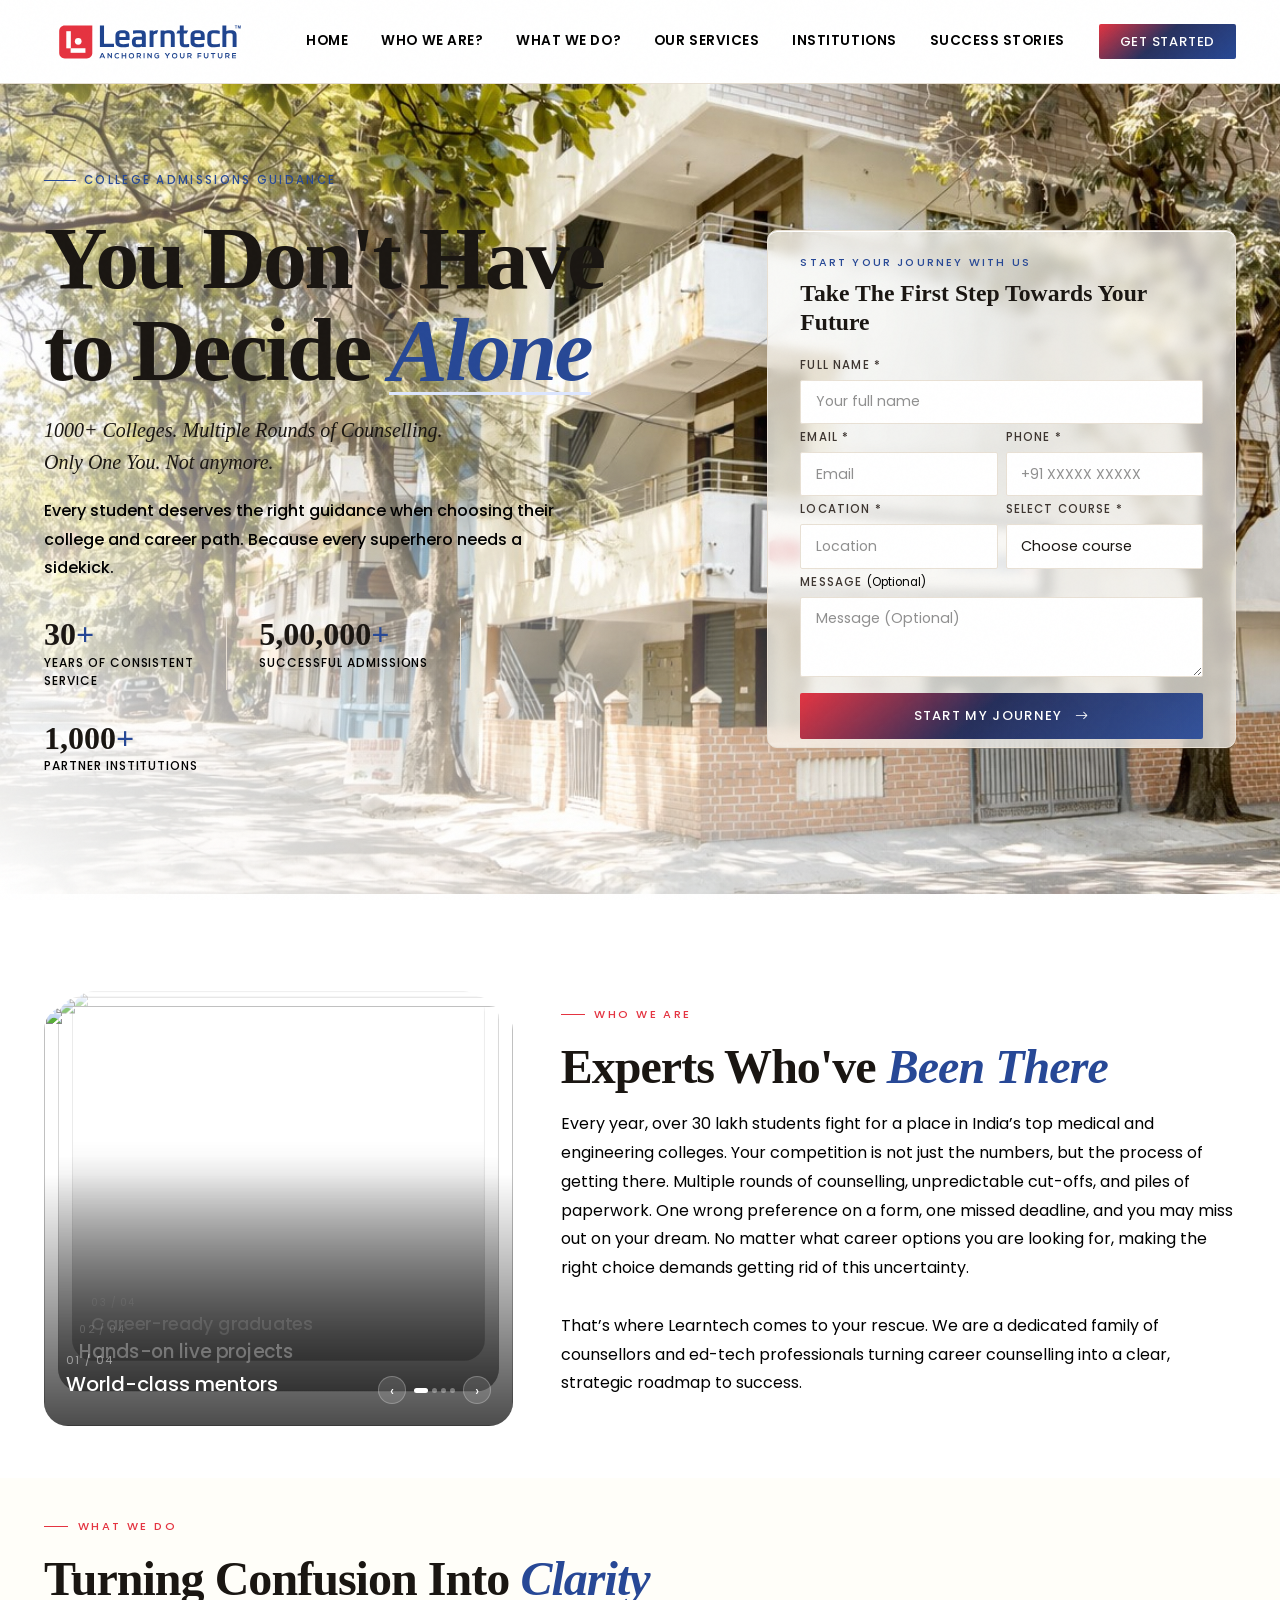
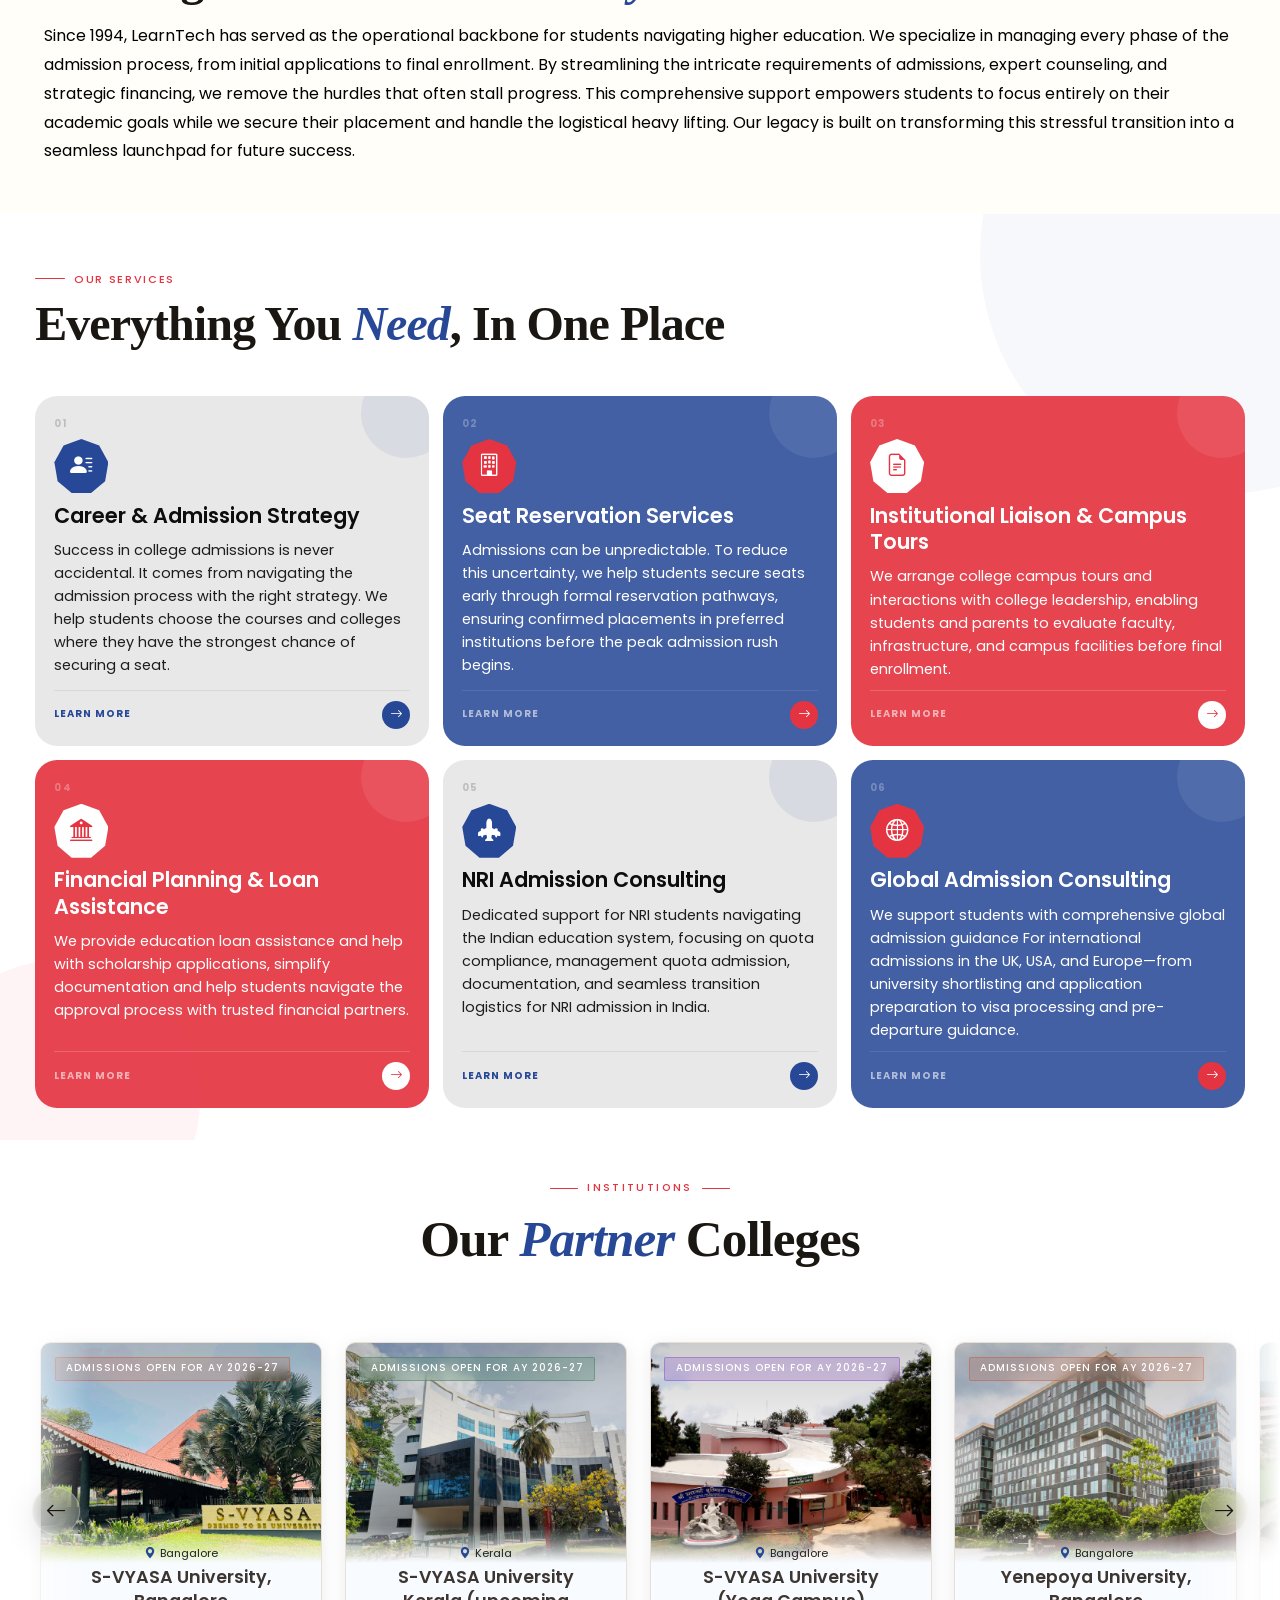
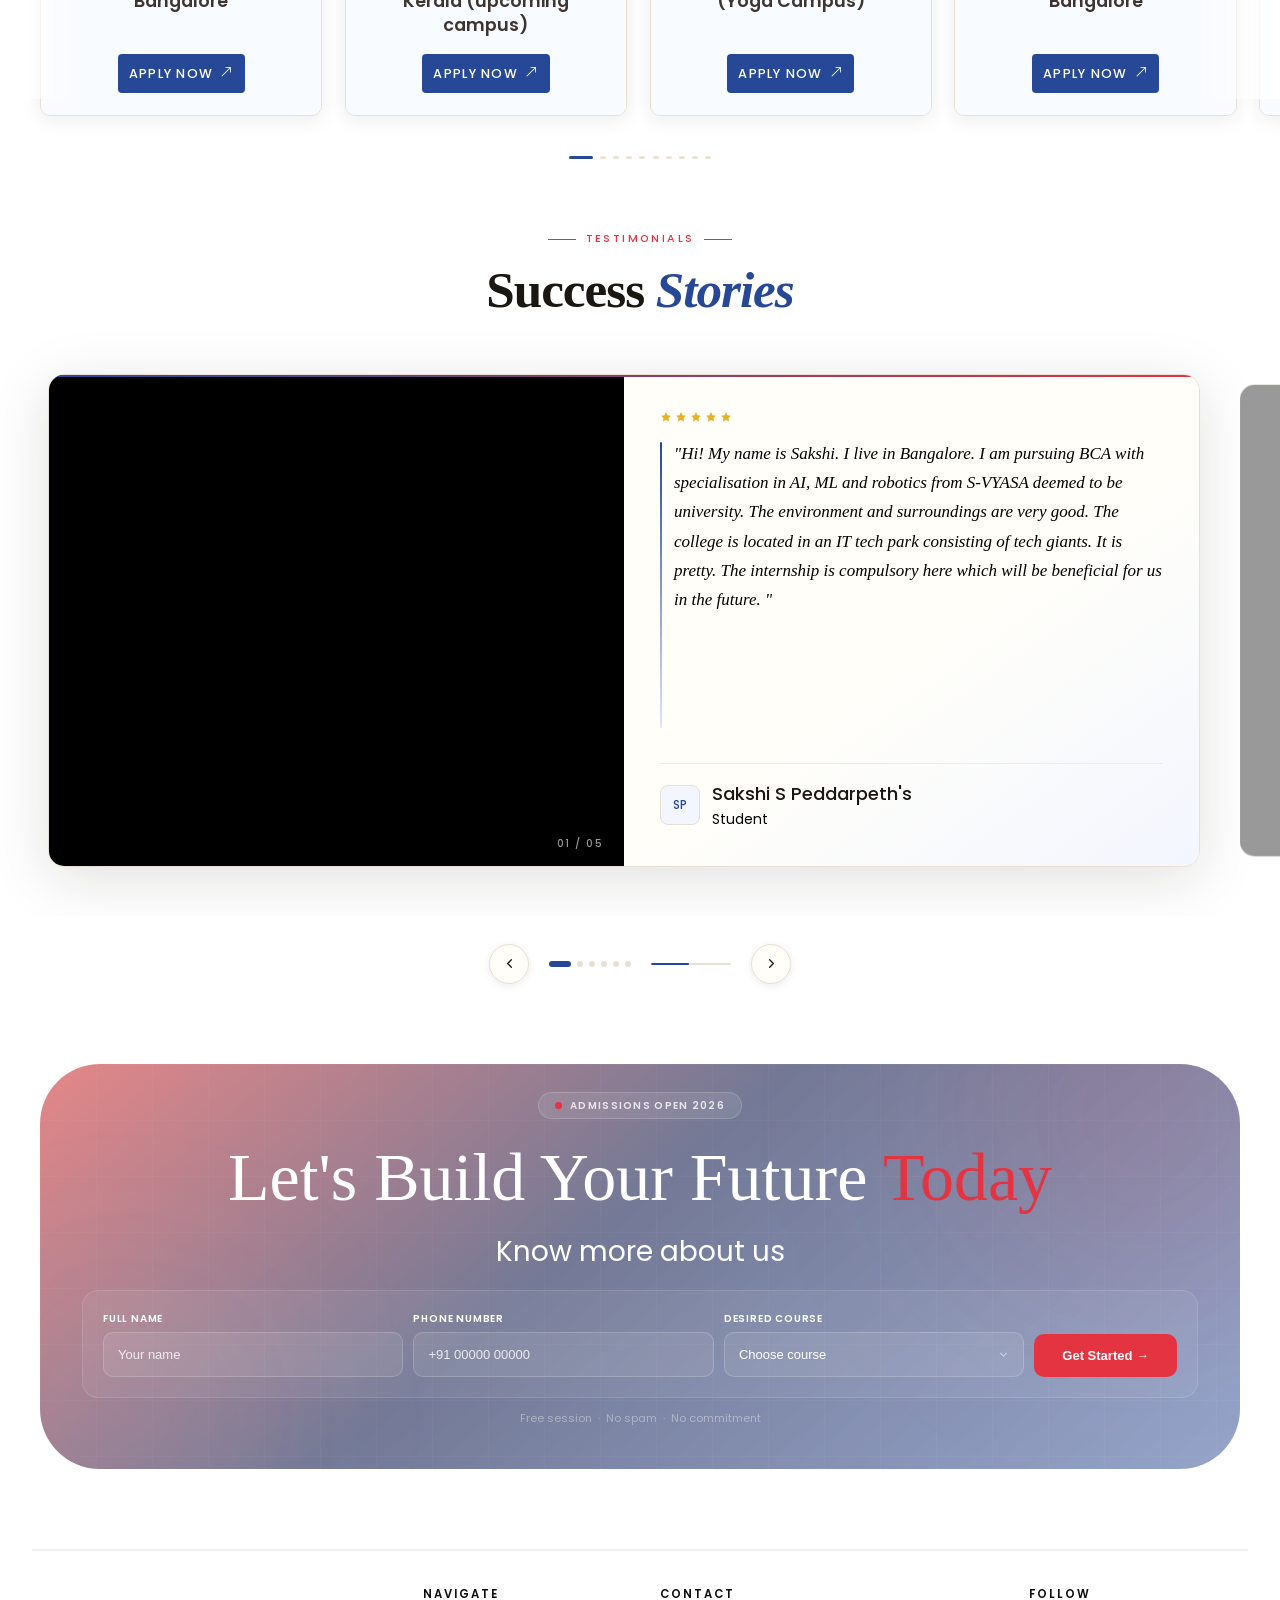
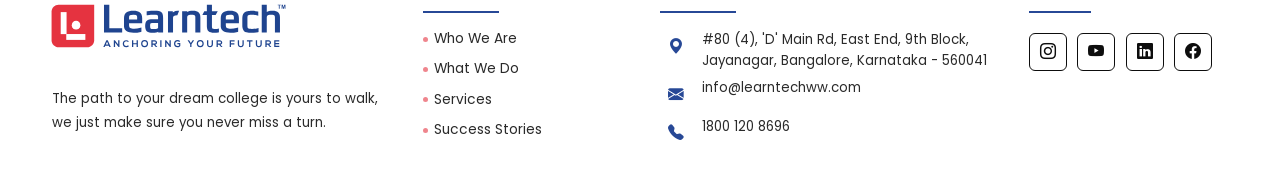
==== commit 7c78a9b9: "Add files via upload" ====
--- a/index.html
+++ b/index.html
@@ -105,14 +105,24 @@
                                     <label class="form-label">Select Course *</label>
                                     <select class="form-select" required>
                                         <option value="" disabled selected>Choose course</option>
-                                        <option>Engineering (B.Tech)</option>
-                                        <option>Medicine (MBBS)</option>
-                                        <option>Management (BBA/MBA)</option>
-                                        <option>Law (LLB)</option>
-                                        <option>Design & Architecture</option>
+                                        <option>Medical</option>
+                                        <option>Dental</option>
+                                        <option>Ayurveda</option>
+                                        <option>Naturopathy And Yogic Sciences</option>
+                                        <option>Unani</option>
+                                        <option>Homoeopathy</option>
+                                        <option>Veterinary</option>
+                                        <option>Engineering</option>
+                                        <option>Allied Health</option>
+                                        <option>Physiotherapy</option>
+                                        <option>Nursing</option>
+                                        <option>Management</option>
+                                        <option>Architecture</option>
+                                        <option>Law</option>
+                                        <option>Commerce</option>
                                         <option>Arts & Humanities</option>
-                                        <option>Science (B.Sc)</option>
-                                        <option>Commerce (B.Com)</option>
+                                        <option>Media and Communication</option>
+                                        <option>Occupational Therapy</option>
                                     </select>
                                 </div>
                                 <div class="col-12">
@@ -138,13 +148,72 @@
     <section id="who">
         <div class="container">
             <div class="row align-items-center g-5">
-                <div class="col-lg-5 reveal">
-                    <div class="who-img-wrap">
-                        <div class="who-img-inner">
-                            <img src="media/WhatsApp Image 2026-03-04 at 7.22.03 PM.jpeg" alt="">
-                        </div>
-                    </div>
-                </div>
+                <!-- Slideshow -->
+                <div class="col-lg-5 reveal d2">
+                    <style>
+
+                    </style>
+
+                    <div class="root">
+                        <div class="stack">
+                            <div class="scard" data-pos="0" data-i="0">
+                                <img src="https://images.unsplash.com/photo-1522202176988-66273c2fd55f?w=700&q=80" />
+                                <div class="grad"></div>
+                                <div class="info">
+                                    <div>
+                                        <p>01 / 04</p>
+                                        <h3>World-class mentors</h3>
+                                    </div>
+                                </div>
+                            </div>
+                            <div class="scard" data-pos="1" data-i="1">
+                                <img src="https://images.unsplash.com/photo-1571260899304-425eee4c7efc?w=700&q=80" />
+                                <div class="grad"></div>
+                                <div class="info">
+                                    <div>
+                                        <p>02 / 04</p>
+                                        <h3>Hands-on live projects</h3>
+                                    </div>
+                                </div>
+                            </div>
+                            <div class="scard" data-pos="2" data-i="2">
+                                <img src="https://images.unsplash.com/photo-1531482615713-2afd69097998?w=700&q=80" />
+                                <div class="grad"></div>
+                                <div class="info">
+                                    <div>
+                                        <p>03 / 04</p>
+                                        <h3>Career-ready graduates</h3>
+                                    </div>
+                                </div>
+                            </div>
+                            <div class="scard" data-pos="3" data-i="3">
+                                <img src="https://images.unsplash.com/photo-1558403194-611308249627?w=700&q=80" />
+                                <div class="grad"></div>
+                                <div class="info">
+                                    <div>
+                                        <p>04 / 04</p>
+                                        <h3>A thriving community</h3>
+                                    </div>
+                                </div>
+                            </div>
+                            <div class="nav">
+                                <button class="nbtn" onclick="go(cur-1)">&#8249;</button>
+                                <div class="ndots">
+                                    <button class="ndot on" onclick="go(0)"></button>
+                                    <button class="ndot" onclick="go(1)"></button>
+                                    <button class="ndot" onclick="go(2)"></button>
+                                    <button class="ndot" onclick="go(3)"></button>
+                                </div>
+                                <button class="nbtn" onclick="go(cur+1)">&#8250;</button>
+                            </div>
+                        </div>
+                    </div>
+
+                    <script>
+                      
+                    </script>
+                </div>
+              
 
                 <div class="col-lg-7">
                     <div class="reveal reveal-delay-1">
@@ -178,11 +247,7 @@
                     <div class="section-eyebrow">What We Do</div>
                     <h2 class="section-title">Turning Confusion Into <em>Clarity</em></h2>
                     <p class="section-body">
-                        Since 1994, LearnTech has acted as the operational backbone for students navigating higher
-                        education. We specialize in guiding students through every step of their professional college
-                        admission journey. By handling the complex operational requirements of admissions, counseling,
-                        and financing, we empower students to focus on their goals while we secure the path while we
-                        handle the rest.
+                       Since 1994, LearnTech has served as the operational backbone for students navigating higher education. We specialize in managing every phase of the admission process, from initial applications to final enrollment. By streamlining the intricate requirements of admissions, expert counseling, and strategic financing, we remove the hurdles that often stall progress. This comprehensive support empowers students to focus entirely on their academic goals while we secure their placement and handle the logistical heavy lifting. Our legacy is built on transforming this stressful transition into a seamless launchpad for future success.
 
                     </p>
                 </div>
@@ -356,7 +421,7 @@
                                 onerror="this.classList.add('errored')" />
                             <div class="card-badge"
                                 style="background:rgba(200,82,42,0.18);color:#fff;border-color:rgba(200,82,42,0.4);">
-                                Applications for AY 2026-27 Open
+                               Admissions Open For AY 2026-27
                             </div>
                         </div>
                         <div class="card-body">
@@ -376,7 +441,7 @@
                                 alt="S-VYASA Kerala" onerror="this.classList.add('errored')" />
                             <div class="card-badge"
                                 style="background:rgba(42,122,68,0.2);color:#fff;border-color:rgba(42,122,68,0.4);">
-                                Applications for AY 2026-27 Open
+                               Admissions Open For AY 2026-27
                             </div>
                         </div>
                         <div class="card-body">
@@ -396,7 +461,7 @@
                                 onerror="this.classList.add('errored')" />
                             <div class="card-badge"
                                 style="background:rgba(122,42,200,0.2);color:#fff;border-color:rgba(122,42,200,0.35);">
-                                Applications for AY 2026-27 Open
+                               Admissions Open For AY 2026-27
                             </div>
                         </div>
                         <div class="card-body">
@@ -416,7 +481,7 @@
                                 onerror="this.classList.add('errored')" />
                             <div class="card-badge"
                                 style="background:rgba(200,82,42,0.18);color:#fff;border-color:rgba(200,82,42,0.4);">
-                                Applications for AY 2026-27 Open
+                               Admissions Open For AY 2026-27
                             </div>
                         </div>
                         <div class="card-body">
@@ -436,7 +501,7 @@
                                 onerror="this.classList.add('errored')" />
                             <div class="card-badge"
                                 style="background:rgba(42,122,68,0.2);color:#fff;border-color:rgba(42,122,68,0.4);">
-                                Applications for AY 2026-27 Open
+                               Admissions Open For AY 2026-27
                             </div>
                         </div>
                         <div class="card-body">
@@ -456,7 +521,7 @@
                                 alt="S-VYASA Yoga Campus" onerror="this.classList.add('errored')" />
                             <div class="card-badge"
                                 style="background:rgba(122,42,200,0.2);color:#fff;border-color:rgba(122,42,200,0.35);">
-                                Applications for AY 2026-27 Open
+                               Admissions Open For AY 2026-27
                             </div>
                         </div>
                         <div class="card-body">
@@ -476,7 +541,7 @@
                                 onerror="this.classList.add('errored')" />
                             <div class="card-badge"
                                 style="background:rgba(200,82,42,0.18);color:#fff;border-color:rgba(200,82,42,0.4);">
-                                Applications for AY 2026-27 Open
+                               Admissions Open For AY 2026-27
                             </div>
                         </div>
                         <div class="card-body">
@@ -496,7 +561,7 @@
                                 alt="S-VYASA Kerala" onerror="this.classList.add('errored')" />
                             <div class="card-badge"
                                 style="background:rgba(42,122,68,0.2);color:#fff;border-color:rgba(42,122,68,0.4);">
-                                Applications for AY 2026-27 Open
+                               Admissions Open For AY 2026-27
                             </div>
                         </div>
                         <div class="card-body">
@@ -516,7 +581,7 @@
                                 alt="S-VYASA Yoga Campus" onerror="this.classList.add('errored')" />
                             <div class="card-badge"
                                 style="background:rgba(122,42,200,0.2);color:#fff;border-color:rgba(122,42,200,0.35);">
-                                Applications for AY 2026-27 Open
+                               Admissions Open For AY 2026-27
                             </div>
                         </div>
                         <div class="card-body">
@@ -534,7 +599,7 @@
                                 onerror="this.classList.add('errored')" />
                             <div class="card-badge"
                                 style="background:rgba(122,42,200,0.2);color:#fff;border-color:rgba(122,42,200,0.35);">
-                                Applications for AY 2026-27 Open
+                               Admissions Open For AY 2026-27
                             </div>
                         </div>
                         <div class="card-body">
@@ -552,7 +617,7 @@
                                 onerror="this.classList.add('errored')" />
                             <div class="card-badge"
                                 style="background:rgba(122,42,200,0.2);color:#fff;border-color:rgba(122,42,200,0.35);">
-                                Applications for AY 2026-27 Open
+                               Admissions Open For AY 2026-27
                             </div>
                         </div>
                         <div class="card-body">
@@ -570,7 +635,7 @@
                                 onerror="this.classList.add('errored')" />
                             <div class="card-badge"
                                 style="background:rgba(122,42,200,0.2);color:#fff;border-color:rgba(122,42,200,0.35);">
-                                Applications for AY 2026-27 Open
+                               Admissions Open For AY 2026-27
                             </div>
                         </div>
                         <div class="card-body">
@@ -588,7 +653,7 @@
                                 onerror="this.classList.add('errored')" />
                             <div class="card-badge"
                                 style="background:rgba(122,42,200,0.2);color:#fff;border-color:rgba(122,42,200,0.35);">
-                                Applications for AY 2026-27 Open
+                               Admissions Open For AY 2026-27
                             </div>
                         </div>
                         <div class="card-body">
@@ -982,14 +1047,25 @@
                         <div class="h-field">
                             <label class="h-label">Desired Course</label>
                             <select class="h-select" id="fcourse">
-                                <option value="">Select a course…</option>
-                                <option>Web Development</option>
-                                <option>Data Science</option>
-                                <option>UI/UX Design</option>
-                                <option>Digital Marketing</option>
-                                <option>Cloud Computing</option>
-                                <option>Cybersecurity</option>
-                                <option>AI &amp; Machine Learning</option>
+                               <option value="" disabled selected>Choose course</option>
+                                        <option>Medical</option>
+                                        <option>Dental</option>
+                                        <option>Ayurveda</option>
+                                        <option>Naturopathy And Yogic Sciences</option>
+                                        <option>Unani</option>
+                                        <option>Homoeopathy</option>
+                                        <option>Veterinary</option>
+                                        <option>Engineering</option>
+                                        <option>Allied Health</option>
+                                        <option>Physiotherapy</option>
+                                        <option>Nursing</option>
+                                        <option>Management</option>
+                                        <option>Architecture</option>
+                                        <option>Law</option>
+                                        <option>Commerce</option>
+                                        <option>Arts & Humanities</option>
+                                        <option>Media and Communication</option>
+                                        <option>Occupational Therapy</option>
                             </select>
                         </div>
                         <button class="h-submit" onclick="handleSubmit()">
@@ -1009,269 +1085,84 @@
         </div>
     </section>
 
-<footer id="site-footer">
-    <div class="ft-inner">
-        <hr class="ft-rule">
-        <div class="ft-columns">
-
-            <!-- Brand -->
-            <div>
-                <div class="ft-brand">
-                    <a href="#">
-                        <img src="media/Leantech_logo.svg" alt="LearnTech">
-                    </a>
-                </div>
-                <p class="ft-slogan">The path to your dream college is yours to walk, we just make sure you
-                    never miss a turn.
-                </p>
-            </div>
-
-            <!-- Navigate -->
-            <div>
-                <div class="ft-heading">Navigate</div>
-                <nav class="ft-menu">
-                    <a href="#who">Who We Are</a>
-                    <a href="#what">What We Do</a>
-                    <a href="#services">Services</a>
-                    <a href="#testi">Success Stories</a>
-                </nav>
-            </div>
-
-            <!-- Contact -->
-            <div>
-                <div class="ft-heading">Contact</div>
-                <div class="ft-contact-list">
-                    <div class="ft-contact-row">
-                        <div class="ft-contact-icon"><i class="bi bi-geo-alt-fill"></i></div>
-                        <span>#80 (4), 'D' Main Rd, East End, 9th Block,
-                            Jayanagar, Bangalore, Karnataka - 560041
-                            Monday to Saturday | 9am to 6pm
-                        </span>
-                    </div>
-                    <div class="ft-contact-row">
-                        <div class="ft-contact-icon"><i class="bi bi-envelope-fill"></i></div>
-                        <a href="mailto:info@learntechww.com">info@learntechww.com</a>
-                    </div>
-                    <div class="ft-contact-row">
-                        <div class="ft-contact-icon"><i class="bi bi-telephone-fill"></i></div>
-                        <a href="tel:18001208696">1800 120 8696</a>
-                    </div>
-                </div>
-            </div>
-
-            <!-- Follow -->
-            <div>
-                <div class="ft-heading">Follow</div>
-                <div class="ft-socials">
-                    <a href="https://www.instagram.com/learntechedus" target="_blank" aria-label="Instagram">
-                        <i class="bi bi-instagram"></i>
-                    </a>
-                    <a href="https://www.youtube.com/channel/UCZP40_ivVcdelNOVhmQFr7w" target="_blank"
-                        aria-label="YouTube">
-                        <i class="bi bi-youtube"></i>
-                    </a>
-                    <a href="https://www.linkedin.com/company/learntech-edu-solutions-pvt-ltd/" target="_blank"
-                        aria-label="LinkedIn">
-                        <i class="bi bi-linkedin"></i>
-                    </a>
-                </div>
-            </div>
-
-        </div>
-
-        <div class="ft-bar">
-            <span class="ft-copyright">&copy; 2025 LearnTech Edu Solutions Pvt. Ltd. All rights reserved.</span>
-            <div class="ft-legal">
-                <a href="#">Privacy Policy</a>
-                <a href="#">Terms of Use</a>
+    <footer id="site-footer">
+        <div class="ft-inner">
+            <hr class="ft-rule">
+            <div class="ft-columns">
+
+                <!-- Brand -->
+                <div>
+                    <div class="ft-brand">
+                        <a href="#">
+                            <img src="media/Leantech_logo.svg" alt="LearnTech">
+                        </a>
+                    </div>
+                    <p class="ft-slogan">The path to your dream college is yours to walk, we just make sure you
+                        never miss a turn.
+                    </p>
+                </div>
+
+                <!-- Navigate -->
+                <div>
+                    <div class="ft-heading">Navigate</div>
+                    <nav class="ft-menu">
+                        <a href="#who">Who We Are</a>
+                        <a href="#what">What We Do</a>
+                        <a href="https://learntechww.com/services">Services</a>
+                        <a href="#testi">Success Stories</a>
+                    </nav>
+                </div>
+
+                <!-- Contact -->
+                <div>
+                    <div class="ft-heading">Contact</div>
+                    <div class="ft-contact-list">
+                        <div class="ft-contact-row">
+                            <div class="ft-contact-icon"><i class="bi bi-geo-alt-fill"></i></div>
+                            <span>#80 (4), 'D' Main Rd, East End, 9th Block,
+                                Jayanagar, Bangalore, Karnataka - 560041
+                               
+                            </span>
+                        </div>
+                        <div class="ft-contact-row">
+                            <div class="ft-contact-icon"><i class="bi bi-envelope-fill"></i></div>
+                            <a href="mailto:info@learntechww.com">info@learntechww.com</a>
+                        </div>
+                        <div class="ft-contact-row">
+                            <div class="ft-contact-icon"><i class="bi bi-telephone-fill"></i></div>
+                            <a href="tel:18001208696">1800 120 8696</a>
+                        </div>
+                    </div>
+                </div>
+
+                <!-- Follow -->
+                <div>
+                    <div class="ft-heading">Follow</div>
+                    <div class="ft-socials">
+                        <a href="https://www.instagram.com/learntechedus" target="_blank" aria-label="Instagram">
+                            <i class="bi bi-instagram"></i>
+                        </a>
+                        <a href="https://www.youtube.com/channel/UCZP40_ivVcdelNOVhmQFr7w" target="_blank"
+                            aria-label="YouTube">
+                            <i class="bi bi-youtube"></i>
+                        </a>
+                        <a href="https://www.linkedin.com/company/learntech-edu-solutions-pvt-ltd/" target="_blank"
+                            aria-label="LinkedIn">
+                            <i class="bi bi-linkedin"></i>
+                        </a>
+                          <a href="https://www.facebook.com/learntechedu" target="_blank"
+                            aria-label="LinkedIn">
+                            <i class="bi bi-facebook"></i>
+                        </a>
+                    </div>
+                </div>
             </div>
         </div>
-
-    </div>
-</footer>
+    </footer>
 
     <script src="https://cdn.jsdelivr.net/npm/bootstrap@5.3.2/dist/js/bootstrap.bundle.min.js"></script>
     <script src="script.js"></script>
-    <script>
-        // Sticky nav shadow
-        const nav = document.getElementById('mainNav');
-        window.addEventListener('scroll', () => {
-            nav.classList.toggle('scrolled', window.scrollY > 20);
-        });
-
-        // Scroll reveal
-        const reveals = document.querySelectorAll('.reveal');
-        const observer = new IntersectionObserver((entries) => {
-            entries.forEach(e => {
-                if (e.isIntersecting) {
-                    e.target.classList.add('visible');
-                    observer.unobserve(e.target);
-                }
-            });
-        }, { threshold: 0.12 });
-        reveals.forEach(el => observer.observe(el));
-
-        // Form submit
-        document.getElementById('leadForm').addEventListener('submit', function (e) {
-            e.preventDefault();
-            const btn = document.getElementById('submitBtn');
-            btn.innerHTML = '<i class="bi bi-check-circle"></i> &nbsp; We\'ll be in touch soon!';
-            btn.style.background = '#2d6a4f';
-            btn.disabled = true;
-            setTimeout(() => {
-                btn.innerHTML = 'Start My Journey &nbsp; <i class="bi bi-arrow-right"></i>';
-                btn.style.background = '';
-                btn.disabled = false;
-                this.reset();
-            }, 4000);
-        });
-
-        // Smooth scroll for nav links
-        document.querySelectorAll('a[href^="#"]').forEach(anchor => {
-            anchor.addEventListener('click', function (e) {
-                const target = document.querySelector(this.getAttribute('href'));
-                if (target) {
-                    e.preventDefault();
-                    target.scrollIntoView({ behavior: 'smooth', block: 'start' });
-                    // close mobile nav if open
-                    const collapse = document.getElementById('navMenu');
-                    if (collapse.classList.contains('show')) {
-                        bootstrap.Collapse.getInstance(collapse)?.hide();
-                    }
-                }
-            });
-        });
-    </script>
-    <script>
-        (function () {
-            const track = document.getElementById('track');
-            const outer = document.getElementById('trackOuter');
-            const prev = document.getElementById('btnPrev');
-            const next = document.getElementById('btnNext');
-            const dotsEl = document.getElementById('dots');
-            const cards = Array.from(track.children);
-            let cur = 0, timer = null, drag = false, dragX = 0, dragD = 0;
-
-            function visible() {
-                const w = outer.offsetWidth;
-                if (w >= 700) return 4;
-                if (w >= 540) return 2;
-                return 1;
-            }
-            function cardW() { return cards[0].offsetWidth + 22; }
-            function maxIdx() { return Math.max(0, cards.length - visible()); }
-
-            function goTo(i, anim = true) {
-                cur = Math.max(0, Math.min(i, maxIdx()));
-                if (!anim) track.style.transition = 'none';
-                track.style.transform = `translateX(-${cur * cardW()}px)`;
-                if (!anim) requestAnimationFrame(() => track.style.transition = '');
-                updateDots();
-            }
-            function goNext() { goTo(cur < maxIdx() ? cur + 1 : 0); }
-            function goPrev() { goTo(cur > 0 ? cur - 1 : maxIdx()); }
-
-            function buildDots() {
-                dotsEl.innerHTML = '';
-                for (let i = 0; i <= maxIdx(); i++) {
-                    const d = document.createElement('button');
-                    d.className = 'dot' + (i === 0 ? ' active' : '');
-                    d.addEventListener('click', () => { goTo(i); reset(); });
-                    dotsEl.appendChild(d);
-                }
-            }
-            function updateDots() {
-                dotsEl.querySelectorAll('.dot').forEach((d, i) => d.classList.toggle('active', i === cur));
-            }
-
-            function start() { timer = setInterval(goNext, 3000); }
-            function stop() { clearInterval(timer); }
-            function reset() { stop(); start(); }
-
-            outer.addEventListener('mouseenter', stop);
-            outer.addEventListener('mouseleave', start);
-            next.addEventListener('click', () => { goNext(); reset(); });
-            prev.addEventListener('click', () => { goPrev(); reset(); });
-
-            function ds(x) { drag = true; dragX = x; dragD = 0; stop(); }
-            function dm(x) { if (drag) dragD = x - dragX; }
-            function de() { if (!drag) return; drag = false; if (dragD < -50) goNext(); else if (dragD > 50) goPrev(); start(); }
-
-            outer.addEventListener('mousedown', e => ds(e.clientX));
-            window.addEventListener('mousemove', e => { if (drag) dm(e.clientX); });
-            window.addEventListener('mouseup', de);
-            outer.addEventListener('touchstart', e => ds(e.touches[0].clientX), { passive: true });
-            outer.addEventListener('touchmove', e => { if (drag) dm(e.touches[0].clientX); }, { passive: true });
-            outer.addEventListener('touchend', de);
-
-            let rt;
-            window.addEventListener('resize', () => {
-                clearTimeout(rt);
-                rt = setTimeout(() => { buildDots(); goTo(Math.min(cur, maxIdx()), false); }, 180);
-            });
-
-            buildDots();
-            goTo(0, false);
-            start();
-        })();
-    </script>
-
-    <script>
-        const track = document.getElementById('tcTrack');
-        const cards = track.querySelectorAll('.tc-card');
-        const dots = document.querySelectorAll('.tc-dot');
-        const fill = document.getElementById('tcFill');
-        const total = cards.length;
-        const INTERVAL = 6000;
-        let cur = 0, elapsed = 0, lastTs = null, paused = false;
-
-        function getOffset() {
-            // offset so active card is centered in viewport
-            return cur * (cards[0].offsetWidth + 16);
-        }
-
-        function goTo(n) {
-            cur = (n + total) % total;
-            track.style.transform = `translateX(-${getOffset()}px)`;
-            cards.forEach((c, i) => c.classList.toggle('active', i === cur));
-            dots.forEach((d, i) => d.classList.toggle('active', i === cur));
-            elapsed = 0; lastTs = null;
-            fill.style.width = '0%';
-        }
-
-        document.getElementById('tcPrev').addEventListener('click', () => goTo(cur - 1));
-        document.getElementById('tcNext').addEventListener('click', () => goTo(cur + 1));
-        dots.forEach(d => d.addEventListener('click', () => goTo(+d.dataset.i)));
-
-        // swipe
-        let sx = 0;
-        track.addEventListener('touchstart', e => { sx = e.touches[0].clientX; paused = true; }, { passive: true });
-        track.addEventListener('touchend', e => {
-            const dx = e.changedTouches[0].clientX - sx;
-            if (Math.abs(dx) > 44) goTo(dx < 0 ? cur + 1 : cur - 1);
-            paused = false; lastTs = null;
-        });
-
-        // autoplay
-        function tick(ts) {
-            if (!paused) {
-                if (!lastTs) lastTs = ts;
-                elapsed += ts - lastTs;
-                fill.style.width = Math.min((elapsed / INTERVAL) * 100, 100) + '%';
-                if (elapsed >= INTERVAL) goTo(cur + 1);
-            }
-            lastTs = paused ? null : ts;
-            requestAnimationFrame(tick);
-        }
-        requestAnimationFrame(tick);
-
-        // recalc on resize
-        window.addEventListener('resize', () => {
-            track.style.transition = 'none';
-            track.style.transform = `translateX(-${getOffset()}px)`;
-            requestAnimationFrame(() => track.style.transition = '');
-        });
-    </script>
+   
 
 </body>
 
--- a/style.css
+++ b/style.css
@@ -1,2357 +1,2522 @@
   :root {
-            --cream: #ffffff;
-            --warm-white: #fffef9;
-            --ink: #1a1612;
-            --ink-soft: #3d3530;
-            --ink-muted: #000000;
-            --accent: #274896;
-            --accent-light: #DCE6FF;
-            --accent-pale: #F3F6FF;
-            --gold: #e43441;
-            --gold-light: #f5e8d0;
-            --border: #e8e0d4;
-            --border-light: #f0ebe2;
-            --shadow: rgba(26, 22, 18, 0.08);
-        }
-
-        *,
-        *::before,
-        *::after {
-            box-sizing: border-box;
-            margin: 0;
-            padding: 0;
-        }
-
-        html {
-            scroll-behavior: smooth;
-        }
-
-        body {
-            font-family: 'Poppins', sans-serif;
-            background: white !important;
-            color: var(--ink);
-            overflow-x: hidden !important;
-        }
-
-        .container {
-            max-width: 95%;
-        }
-
-        section {
-            scroll-margin-top: 80px;
-
-        }
-
-        /* ── NOISE TEXTURE OVERLAY ── */
-        body::before {
-            content: '';
-            position: fixed;
-            inset: 0;
-            background-image: url("data:image/svg+xml,%3Csvg viewBox='0 0 256 256' xmlns='http://www.w3.org/2000/svg'%3E%3Cfilter id='noise'%3E%3CfeTurbulence type='fractalNoise' baseFrequency='0.9' numOctaves='4' stitchTiles='stitch'/%3E%3C/filter%3E%3Crect width='100%25' height='100%25' filter='url(%23noise)' opacity='0.03'/%3E%3C/svg%3E");
-            pointer-events: none;
-            z-index: 1000;
-            opacity: 0.4;
-        }
-
-        /* ── NAVBAR ── */
-        .navbar {
-            background: rgba(250, 248, 243, 0);
-            backdrop-filter: blur(16px);
-            -webkit-backdrop-filter: blur(16px);
-            border-bottom: 1px solid var(--border);
-            padding: 0.1rem 0;
-            position: sticky;
-            top: 0;
-            z-index: 999;
-            transition: box-shadow 0.3s ease;
-        }
-
-        .navbar.scrolled {
-            box-shadow: 0 2px 32px var(--shadow);
-        }
-
-        .navbar-brand {
-            font-family: 'DM Serif Display', serif;
-            font-size: 1.5rem;
-            color: var(--ink) !important;
-            letter-spacing: -0.02em;
-        }
-
-        .navbar-brand span {
-            color: var(--accent);
-        }
-
-        .nav-link {
-            font-family: 'Poppins', sans-serif;
-            font-size: 0.85rem;
-            font-weight: 600;
-            color: black !important;
-            letter-spacing: 0.04em;
-            text-transform: uppercase;
-            padding: 0.4rem 0.9rem !important;
-            position: relative;
-            transition: color 0.2s;
-        }
-
-        .nav-link::after {
-            content: '';
-            position: absolute;
-            bottom: 0;
-            left: 50%;
-            right: 50%;
-            height: 1px;
-            background: var(--accent);
-            transition: left 0.25s ease, right 0.25s ease;
-        }
-
-        .nav-link:hover::after {
-            left: 0.9rem;
-            right: 0.9rem;
-        }
-
-        .btn-nav-cta {
-            font-size: 0.82rem;
-            font-weight: 500;
-            letter-spacing: 0.06em;
-            text-transform: uppercase;
-            background: linear-gradient(140deg, var(--gold) 0%, #162050eb 45%, var(--accent) 100%);
-            color: var(--cream) !important;
-            border-radius: 2px;
-            padding: 0.5rem 1.3rem !important;
-            transition: background 0.2s, transform 0.15s;
-        }
-
-        .btn-nav-cta:hover {
-            background: linear-gradient(140deg, var(--gold) 0%, #162050eb 45%, var(--accent) 100%);
-            transform: translateY(-1px);
-        }
-
-        .navbar-toggler {
-            border: 1px solid var(--border);
-            border-radius: 2px;
-        }
-
-        .navbar-toggler:focus {
-            box-shadow: none;
-        }
-
-        /* ── HERO ── */
-        #hero {
-            min-height: 90vh;
-            display: flex;
-            align-items: center;
-            background: linear-gradient(40deg, rgb(255, 255, 255) 0%, rgba(255, 255, 255, 0) 60%),
-                url('media/Home_Banner_03.webp') center/cover no-repeat;
-            position: relative;
-            overflow: hidden;
-            padding: 1rem 0 1rem;
-            margin-bottom: 40px;
-        }
-
-        .hero-eyebrow {
-            font-size: 0.72rem;
-            font-weight: 500;
-            letter-spacing: 0.2em;
-            text-transform: uppercase;
-            color: var(--accent);
-            display: inline-flex;
-            align-items: center;
-            gap: 0.5rem;
-            margin-bottom: 1.5rem;
-            opacity: 0;
-            animation: fadeUp 0.7s 0.2s ease forwards;
-        }
-
-        .hero-eyebrow::before {
-            content: '';
-            display: inline-block;
-            width: 32px;
-            height: 1px;
-            background: var(--accent);
-        }
-
-        .hero-headline {
-            font-family: 'Playfair Display', serif;
-            font-size: clamp(3rem, 7vw, 5.5rem);
-            font-weight: 900;
-            line-height: 1.05;
-            letter-spacing: -0.03em;
-            color: var(--ink);
-            margin-bottom: 1rem;
-            opacity: 0;
-            animation: fadeUp 0.7s 0.35s ease forwards;
-        }
-
-        .hero-headline em {
-            font-style: italic;
-            color: var(--accent);
-            position: relative;
-        }
-
-        .hero-headline em::after {
-            content: '';
-            position: absolute;
-            bottom: 4px;
-            left: 0;
-            right: 0;
-            height: 3px;
-            background: var(--accent-light);
-            z-index: -1;
-        }
-
-        .hero-subhead {
-            font-family: 'DM Serif Display', serif;
-            font-size: clamp(1rem, 2vw, 1.25rem);
-            color: var(--ink);
-            line-height: 1.6;
-            margin-bottom: 1.2rem;
-            font-style: italic;
-            opacity: 0;
-            animation: fadeUp 0.7s 0.5s ease forwards;
-        }
-
-        .hero-body {
-            font-size: 1rem;
-            color: black;
-            font-weight: 500;
-            line-height: 1.8;
-            max-width: 550px;
-            margin-bottom: 2.2rem;
-            opacity: 0;
-            animation: fadeUp 0.7s 0.65s ease forwards;
-        }
-
-        .hero-stats {
-            display: flex;
-            gap: 2rem;
-            flex-wrap: wrap;
-            margin-bottom: 2.5rem;
-            opacity: 0;
-            animation: fadeUp 0.7s 0.8s ease forwards;
-        }
-
-        .stat-item {}
-
-        .stat-num {
-            font-family: 'Playfair Display', serif;
-            font-size: 2rem;
-            font-weight: 700;
-            color: var(--ink);
-            line-height: 1;
-        }
-
-        .stat-num span {
-            color: var(--accent);
-        }
-
-        .stat-label {
-            font-size: 0.75rem;
-            font-weight: 500;
-            letter-spacing: 0.08em;
-            text-transform: uppercase;
-            color: var(--ink-muted);
-            margin-top: 0.2rem;
-        }
-
-        .stat-divider {
-            width: 1px;
-            background: var(--border);
-            align-self: stretch;
-        }
-
-        /* ── LEAD FORM ── */
-        .form-card {
-            background: rgba(255, 254, 249, 0.7);
-            backdrop-filter: blur(6px);
-            -webkit-backdrop-filter: blur(16px);
-            border: 1px solid var(--border);
-            border-radius: 10px;
-            padding: 1.5rem 2rem 0.5rem 2rem;
-            box-shadow: 0 8px 48px var(--shadow), 0 1px 0 #fff inset;
-            position: relative;
-            opacity: 0;
-            animation: fadeUp 0.8s 0.4s ease forwards;
-        }
-
-
-        .form-card-eyebrow {
-            font-size: 0.68rem;
-            font-weight: 500;
-            letter-spacing: 0.2em;
-            text-transform: uppercase;
-            color: var(--accent);
-            margin-bottom: 0.5rem;
-        }
-
-        .form-card-title {
-            font-family: 'Playfair Display', serif;
-            font-size: 1.48rem;
-            font-weight: 700;
-            line-height: 1.2;
-            color: var(--ink);
-            margin-bottom: 1rem;
-        }
-
-        .form-label {
-            font-size: 0.72rem;
-            font-weight: 500;
-            letter-spacing: 0.1em;
-            text-transform: uppercase;
-            color: var(--ink-soft);
-            margin-bottom: 0.35rem;
-        }
-
-        .form-control,
-        .form-select {
-            background: var(--cream);
-            border: 1px solid var(--border);
-            border-radius: 2px;
-            color: var(--ink);
-            font-family: 'Poppins', sans-serif;
-            font-size: 0.9rem;
-            padding: 0.65rem 0.9rem;
-            transition: border-color 0.2s, box-shadow 0.2s;
-        }
-
-        .form-control:focus,
-        .form-select:focus {
-            background: var(--warm-white);
-            border-color: var(--accent);
-            box-shadow: 0 0 0 3px rgba(200, 82, 42, 0.1);
-            color: var(--ink);
-        }
-
-        .form-control::placeholder {
-            color: rgb(144, 144, 144);
-            font-size: 0.88rem;
-        }
-
-        textarea.form-control {
-            resize: vertical;
-            min-height: 80px;
-        }
-
-        .btn-submit {
-            background: linear-gradient(140deg, var(--gold) 0%, #162050eb 45%, var(--accent) 100%);
-            color: var(--cream);
-            border: none;
-            border-radius: 2px;
-            font-family: 'Poppins', sans-serif;
-            font-size: 0.82rem;
-            font-weight: 500;
-            letter-spacing: 0.1em;
-            text-transform: uppercase;
-            padding: 0.85rem 2rem;
-            width: 100%;
-            transition: background 0.2s, transform 0.15s, box-shadow 0.2s;
-            position: relative;
-            overflow: hidden;
-        }
-
-        .btn-submit::after {
-            content: '';
-            position: absolute;
-            inset: 0;
-            background: linear-gradient(135deg, transparent 40%, rgba(255, 255, 255, 0.06));
-        }
-
-        .btn-submit:hover {
-            background: linear-gradient(140deg, var(--gold) 0%, #162050eb 45%, var(--accent) 100%);
-            transform: translateY(-2px);
-            box-shadow: 0 8px 24px rgba(200, 42, 42, 0.3);
-            color: #fff;
-        }
-
-        .btn-submit:active {
-            transform: translateY(0);
-        }
-
-        .form-privacy {
-            font-size: 0.72rem;
-            color: var(--ink-muted);
-            text-align: center;
-            margin-top: 1rem;
-            line-height: 1.6;
-        }
-
-        .form-privacy i {
-            color: var(--accent);
-        }
-
-        /* ── SECTION SHARED ── */
-        section {
-            padding: 2rem 0;
-        }
-
-        .section-eyebrow {
-            font-size: 0.7rem;
-            font-weight: 500;
-            letter-spacing: 0.22em;
-            text-transform: uppercase;
-            color: var(--gold);
-            display: inline-flex;
-            align-items: center;
-            gap: 0.6rem;
-            margin-bottom: 1rem;
-        }
-
-        .section-eyebrow::before {
-            content: '';
-            display: inline-block;
-            width: 24px;
-            height: 1px;
-            background: var(--gold);
-        }
-
-        .section-title {
-            font-family: 'Playfair Display', serif;
-            font-size: clamp(2rem, 4vw, 3rem);
-            font-weight: 700;
-            line-height: 1.15;
-            letter-spacing: -0.02em;
-            color: var(--ink);
-            margin-bottom: 1rem;
-        }
-
-        .section-title em {
-            font-style: italic;
-            color: var(--accent);
-        }
-
-        .section-body {
-            font-size: 1rem;
-            color: var(--ink-muted);
-            line-height: 1.8;
-            max-width: 100%;
-        }
-
-        /* ── WHO WE ARE ── */
-        #who {
-            background: var(--cream);
-            position: relative;
-        }
-
-        .who-img-wrap {
-            position: relative;
-            padding: 1.5rem;
-        }
-
-        .who-img-wrap::before {
-            content: '';
-            position: absolute;
-            top: 0;
-            left: 0;
-            width: 80%;
-            height: 80%;
-            border: 1px solid var(--border);
-            border-radius: 2px;
-            z-index: 0;
-        }
-
-        .who-img-wrap::after {
-            content: '';
-            position: absolute;
-            bottom: 0;
-            right: 0;
-            width: 80%;
-            height: 80%;
-            background: var(--accent-pale);
-            border-radius: 2px;
-            z-index: 0;
-        }
-
-        .who-img-inner {
-            position: relative;
-            z-index: 1;
-            background: linear-gradient(135deg, var(--accent-light) 0%, var(--gold-light) 100%);
-            border-radius: 2px;
-            aspect-ratio: 4/3;
-            display: flex;
-            align-items: center;
-            justify-content: center;
-            overflow: hidden;
-        }
-
-        .who-img-inner svg {
-            width: 80px;
-            height: 80px;
-            opacity: 0.3;
-        }
-
-        .who-features {
-            margin-top: 2rem;
-        }
-
-        .who-feature {
-            display: flex;
-            align-items: flex-start;
-            gap: 1rem;
-            margin-bottom: 1.5rem;
-        }
-
-        .who-feature-icon {
-            width: 42px;
-            height: 42px;
-            border: 1px solid var(--border);
-            border-radius: 2px;
-            display: flex;
-            align-items: center;
-            justify-content: center;
-            flex-shrink: 0;
-            background: var(--warm-white);
-            color: var(--accent);
-            font-size: 1.1rem;
-        }
-
-        .who-feature-title {
-            font-family: 'DM Serif Display', serif;
-            font-size: 1rem;
-            color: var(--ink);
-            margin-bottom: 0.2rem;
-        }
-
-        .who-feature-text {
-            font-size: 0.88rem;
-            color: var(--ink-muted);
-            line-height: 1.7;
-        }
-
-        /* ── WHAT WE DO ── */
-        #what {
-            background: var(--warm-white);
-        }
-
-        .what-grid {
-            display: grid;
-            grid-template-columns: repeat(auto-fit, minmax(240px, 1fr));
-            gap: 1.5px;
-            background: var(--border);
-            border: 1px solid var(--border);
-            border-radius: 4px;
-            overflow: hidden;
-            margin-top: 3rem;
-        }
-
-        .what-card {
-            background: var(--warm-white);
-            padding: 2.5rem 2rem;
-            position: relative;
-            transition: background 0.25s;
-        }
-
-        .what-card:hover {
-            background: var(--accent-pale);
-        }
-
-        .what-card-num {
-            font-family: 'Playfair Display', serif;
-            font-size: 3.5rem;
-            font-weight: 900;
-            color: var(--border);
-            line-height: 1;
-            margin-bottom: 1.2rem;
-            transition: color 0.25s;
-        }
-
-        .what-card:hover .what-card-num {
-            color: var(--accent-light);
-        }
-
-        .what-card-title {
-            font-family: 'DM Serif Display', serif;
-            font-size: 1.15rem;
-            color: var(--ink);
-            margin-bottom: 0.7rem;
-        }
-
-        .what-card-text {
-            font-size: 0.88rem;
-            color: var(--ink-muted);
-            line-height: 1.75;
-        }
-
-        /* ── SERVICES ── */
-        #services {
-            background: var(--cream);
-        }
-
-        .service-list {
-            display: grid;
-            grid-template-columns: repeat(2, 1fr);
-            gap: 20px;
-        }
-
-        .my-3 {
-            display: grid;
-            grid-template-columns: 66px 1fr auto;
-            align-items: center;
-            gap: 1.5rem;
-            padding: 1.5rem 0;
-            border-radius: 20px;
-            text-decoration: none;
-            transition: background 0.2s;
-            cursor: pointer;
-            background: linear-gradient(to right, #274896, #274896ba, rgba(217, 58, 58, 0));
-        }
-
-        .service-item:first-child {
-            border-top: 1px solid var(--border-light);
-        }
-
-        .service-item:hover .service-arrow {
-            transform: translateX(4px);
-            color: var(--accent);
-        }
-
-        .service-icon {
-            width: 56px;
-            height: 56px;
-            border: 1px solid var(--border);
-            background: var(--warm-white);
-            display: flex;
-            align-items: center;
-            justify-content: center;
-            font-size: 1.6rem;
-            color: var(--gold);
-            flex-shrink: 0;
-            margin-left: 20px;
-            margin-right: 20px;
-            clip-path: polygon(50% 0%, 83% 12%, 100% 43%, 94% 78%, 68% 100%, 32% 100%, 6% 78%, 0% 43%, 17% 12%);
-        }
-
-        .service-title {
-            font-family: 'Poppins', sans-serif;
-            font-size: 1.2rem;
-            font-weight: 600;
-            color: var(--cream);
-            margin-bottom: 0.2rem;
-            transition: color 0.2s;
-        }
-
-        .service-desc {
-            font-size: 1rem;
-            color: rgb(255, 255, 255);
-            line-height: 1.6;
-        }
-
-        .service-arrow {
-            color: var(--ink-muted);
-            font-size: 1.2rem;
-            transition: transform 0.2s, color 0.2s;
-            flex-shrink: 0;
-        }
-
-        /* ── MOBILE RESPONSIVE ── */
-        @media (max-width: 768px) {
-            .service-list {
-                grid-template-columns: 1fr;
-                gap: 5px;
-            }
-
-            .my-3 {
-                grid-template-columns: 56px 1fr auto;
-                gap: 1rem;
-                padding: 1.2rem 0;
-            }
-
-            .service-icon {
-                width: 50px;
-                height: 50px;
-                font-size: 1.5rem;
-                margin-left: 0;
-                margin-right: 0;
-            }
-
-            .service-title {
-                font-size: 1rem;
-            }
-
-            .service-desc {
-                font-size: 0.8rem;
-            }
-        }
-
-        @media (max-width: 480px) {
-            .my-3 {
-                grid-template-columns: 48px 1fr;
-                gap: 0.8rem;
-                padding: 1rem 0;
-            }
-
-            .service-arrow {
-                display: none;
-            }
-
-            .service-icon {
-                width: 42px;
-                height: 42px;
-                font-size: 1.1rem;
-            }
-
-            .service-title {
-                font-size: 0.95rem;
-                margin-bottom: 0.1rem;
-            }
-
-            .service-desc {
-                font-size: 0.75rem;
-                line-height: 1.5;
-            }
-        }
-
-
-
-
-        /* ── ANIMATIONS ── */
-        @keyframes fadeUp {
-            from {
-                opacity: 0;
-                transform: translateY(20px);
-            }
-
-            to {
-                opacity: 1;
-                transform: translateY(0);
-            }
-        }
-
-        .reveal {
-            opacity: 0;
-            transform: translateY(28px);
-            transition: opacity 0.7s ease, transform 0.7s ease;
-        }
-
-        .reveal.visible {
-            opacity: 1;
-            transform: none;
-        }
-
-        .reveal-delay-1 {
-            transition-delay: 0.1s;
-        }
-
-        .reveal-delay-2 {
-            transition-delay: 0.2s;
-        }
-
-        .reveal-delay-3 {
-            transition-delay: 0.3s;
-        }
-
-        .reveal-delay-4 {
-            transition-delay: 0.4s;
-        }
-
-        /* ── HORIZONTAL RULE STYLED ── */
-        .hr-fancy {
-            border: none;
-            height: 1px;
-            background: linear-gradient(90deg, transparent, var(--border), transparent);
-        }
-
-        /* ── RESPONSIVE ── */
-        @media (max-width: 991px) {
-            .form-card {
-                margin-top: 3rem;
-            }
-
-            .hero-stats {
-                gap: 1.2rem;
-            }
-
-            .stat-divider {
-                display: none;
-            }
-        }
-
-        @media (max-width: 575px) {
-            section {
-                padding: 4rem 0;
-            }
-
-            .what-grid {
-                grid-template-columns: 1fr;
-            }
-
-            .service-item {
-                grid-template-columns: 42px 1fr auto;
-                gap: 1rem;
-            }
-        }
-
-
-        /* ==================================================================================================================================================================== */
-
-
-
-           #services {
-                font-family: 'Poppins', sans-serif;
-                background: #ffffff;
-                min-height: 100vh;
-                padding: 3rem 2.2rem 2rem;
-                display: flex;
-                flex-direction: column;
-                position: relative;
-                overflow: hidden;
-            }
-
-            .sw-bg-blob {
-                position: absolute;
-                border-radius: 50%;
-                pointer-events: none;
-            }
-
-            .sw-top {
-                display: flex;
-                justify-content: space-between;
-                align-items: flex-end;
-                margin-bottom: 1.8rem;
-                flex-wrap: wrap;
-                gap: 1rem;
-                position: relative;
-                z-index: 1;
-            }
-
-            .sw-eye {
-                display: inline-flex;
-                align-items: center;
-                gap: 9px;
-                font-size: 11px;
-                font-weight: 500;
-                letter-spacing: 0.15em;
-                text-transform: uppercase;
-                color: #e43441;
-                margin-bottom: 0.55rem;
-            }
-
-            .sw-eye-line {
-                width: 30px;
-                height: 1px;
-                background: #e43441;
-                border-radius: 2px;
-            }
-
-            .sw-heading {
-                font-size: clamp(1.6rem, 3.5vw, 2.1rem);
-                font-weight: 600;
-                color: #0d0d0d;
-                line-height: 1.18;
-                max-width: 430px;
-            }
-
-            .sw-heading em {
-                font-style: italic;
-                color: #274896;
-            }
-
-            .sw-tagline {
-                font-size: 0.8rem;
-                color: #888;
-                max-width: 240px;
-                line-height: 1.65;
-                text-align: right;
-            }
-
-            .sw-rows {
-                display: flex;
-                flex-direction: column;
-                gap: 14px;
-                flex: 1;
-                position: relative;
-                z-index: 1;
-            }
-
-            .sw-row {
-                display: grid;
-                gap: 14px;
-                grid-template-columns: repeat(3, minmax(0, 1fr));
-            }
-
-            /* ── Card base ── */
-            .sc {
-                border-radius: 22px;
-                padding: 1.3rem 1.2rem 1.1rem;
-                display: flex;
-                flex-direction: column;
-                gap: 0.6rem;
-                cursor: pointer;
-                transition: transform 0.24s cubic-bezier(.34, 1.56, .64, 1);
-                position: relative;
-                overflow: hidden;
-            }
-
-            .sc:hover {
-                transform: translateY(-5px);
-            }
-
-            .sc-blob {
-                position: absolute;
-                border-radius: 50%;
-                width: 90px;
-                height: 90px;
-                top: -28px;
-                right: -22px;
-                opacity: 0.08;
-                pointer-events: none;
-            }
-
-            /* ── Card variants ── */
-            .sc-w {
-                background: #e8e8e8;
-            }
-
-            .sc-w .sc-blob {
-                background: #274896;
-            }
-
-            .sc-b {
-                background: #274896dd;
-            }
-
-            .sc-b .sc-blob {
-                background: #fff;
-            }
-
-            .sc-r {
-                background: #e43440e9;
-            }
-
-            .sc-r .sc-blob {
-                background: #fff;
-            }
-
-            /* ── Hexagon icon ── */
-            .sc-hex {
-                width: 54px;
-                height: 54px;
-                clip-path: polygon(50% 0%, 83% 12%, 100% 43%, 94% 78%, 68% 100%, 32% 100%, 6% 78%, 0% 43%, 17% 12%);
-                display: flex;
-                align-items: center;
-                justify-content: center;
-                flex-shrink: 0;
-            }
-
-            .sc-w .sc-hex {
-                background: #274896;
-            }
-
-            .sc-b .sc-hex {
-                background: #e43441;
-            }
-
-            .sc-r .sc-hex {
-                background: #fff;
-            }
-
-            .sc-hex i {
-                font-size: 1.4rem;
-            }
-
-            .sc-w .sc-hex i {
-                color: #fff;
-            }
-
-            .sc-b .sc-hex i {
-                color: #fff;
-            }
-
-            .sc-r .sc-hex i {
-                color: #e43441;
-            }
-
-            /* ── Number ── */
-            .sc-num {
-                font-size: 0.62rem;
-                font-weight: 700;
-                letter-spacing: 0.12em;
-                margin-bottom: -2px;
-            }
-
-            .sc-w .sc-num {
-                color: rgba(0, 0, 0, 0.18);
-            }
-
-            .sc-b .sc-num,
-            .sc-r .sc-num {
-                color: rgba(255, 255, 255, 0.28);
-            }
-
-            /* ── Title ── */
-            .sc-title {
-                font-size: 1.3rem;
-                font-weight: 600;
-                line-height: 1.28;
-            }
-
-            .sc-w .sc-title {
-                color: #0d0d0d;
-            }
-
-            .sc-b .sc-title,
-            .sc-r .sc-title {
-                color: #fff;
-            }
-
-            /* ── Description ── */
-            .sc-desc {
-                font-size: 0.9rem;
-                line-height: 1.6;
-                flex: 1;
-            }
-
-            .sc-w .sc-desc {
-                color: rgba(0, 0, 0, 0.88);
-            }
-
-            .sc-b .sc-desc {
-                color: rgb(255, 255, 255);
-            }
-
-            .sc-r .sc-desc {
-                color: rgb(255, 255, 255);
-            }
-
-            /* ── Footer row ── */
-            .sc-foot {
-                display: flex;
-                justify-content: space-between;
-                align-items: center;
-                margin-top: auto;
-                padding-top: 0.6rem;
-                border-top: 1px solid;
-            }
-
-            .sc-w .sc-foot {
-                border-color: rgba(0, 0, 0, 0.07);
-            }
-
-            .sc-b .sc-foot {
-                border-color: rgba(255, 255, 255, 0.10);
-            }
-
-            .sc-r .sc-foot {
-                border-color: rgba(255, 255, 255, 0.18);
-            }
-
-            .sc-lbl {
-                font-size: 0.62rem;
-                font-weight: 700;
-                letter-spacing: 0.1em;
-                text-transform: uppercase;
-            }
-
-            .sc-w .sc-lbl {
-                color: #274896;
-            }
-
-            .sc-b .sc-lbl,
-            .sc-r .sc-lbl {
-                color: rgba(255, 255, 255, 0.58);
-            }
-
-            .sc-btn {
-                width: 28px;
-                height: 28px;
-                border-radius: 50%;
-                display: flex;
-                align-items: center;
-                justify-content: center;
-                flex-shrink: 0;
-                transition: transform 0.18s;
-            }
-
-            .sc:hover .sc-btn {
-                transform: translateX(5px);
-            }
-
-            .sc-w .sc-btn {
-                background: #274896;
-            }
-
-            .sc-b .sc-btn {
-                background: #e43441;
-            }
-
-            .sc-r .sc-btn {
-                background: #fff;
-            }
-
-            .sc-btn i {
-                font-size: 0.78rem;
-            }
-
-            .sc-w .sc-btn i {
-                color: #fff;
-            }
-
-            .sc-b .sc-btn i {
-                color: #fff;
-            }
-
-            .sc-r .sc-btn i {
-                color: #e43441;
-            }
-
-            /* ── Responsive ── */
-            @media (max-width: 720px) {
-                .sw-row {
-                    grid-template-columns: repeat(2, minmax(0, 1fr));
-                }
-
-                .sw-tagline {
-                    display: none;
-                }
-
-                #services {
-                    padding: 2.2rem 1.2rem 1.8rem;
-                }
-            }
-
-            @media (max-width: 440px) {
-                .sw-row {
-                    grid-template-columns: minmax(0, 1fr);
-                }
-
-                #services {
-                    padding: 1.8rem 1rem 1.5rem;
-                }
-
-                .sw-heading {
-                    font-size: 1.4rem;
-                }
-            }
-
-
-
-
-            /* ================================================================================================================================================== */
-
-
-
-             /* HEADING */
-        .heading-wrap {
-            text-align: center;
-            margin-bottom: 3.5rem;
-            padding: 0 1.5rem;
-        }
-
-        .eyebrow {
-            display: inline-flex;
-            justify-content: center;
-            align-items: center;
-            gap: 0.6rem;
-            font-size: 0.68rem;
-            font-weight: 500;
-            letter-spacing: 0.22em;
-            text-transform: uppercase;
-            color: var(--gold) !important;
-            margin-bottom: 0.9rem;
-        }
-
-        .eyebrow::before,
-        .eyebrow::after {
-            content: '';
-            display: inline-block;
-            width: 28px;
-            height: 1px;
-            background: var(--gold);
-        }
-
-        h1 {
-            font-family: 'Playfair Display', serif;
-            font-size: clamp(2rem, 5vw, 3.2rem);
-            font-weight: 900;
-            letter-spacing: -0.02em;
-            line-height: 1.1;
-        }
-
-        h1 em {
-            font-style: italic;
-            color: var(--accent);
-        }
-
-        .sub {
-            margin-top: 0.75rem;
-            font-size: 0.95rem;
-            color: var(--muted);
-            line-height: 1.7;
-        }
-
-        /* CAROUSEL */
-        .carousel-wrap {
-            position: relative;
-            width: 100%;
-        }
-
-        .carousel-wrap::before,
-        .carousel-wrap::after {
-            content: '';
-            position: absolute;
-            top: 0;
-            bottom: 60px;
-            width: 90px;
-            z-index: 4;
-            pointer-events: none;
-        }
-
-        .carousel-wrap::before {
-            left: 0;
-            background: linear-gradient(to right, var(--cream), transparent);
-        }
-
-        .carousel-wrap::after {
-            right: 0;
-            background: linear-gradient(to left, var(--cream), transparent);
-        }
-
-        .track-outer {
-            overflow: hidden;
-            cursor: grab;
-            user-select: none;
-            -webkit-user-select: none;
-        }
-
-        .track-outer:active {
-            cursor: grabbing;
-        }
-
-        .track {
-            display: flex;
-            gap: 1.4rem;
-            padding: 1.2rem 2.5rem 2rem;
-            transition: transform 0.52s cubic-bezier(0.25, 0.46, 0.45, 0.94);
-            will-change: transform;
-        }
-
-        /* CARD */
-        .card {
-            flex: 0 0 calc(25% - 1.1rem);
-            min-width: 220px;
-            background: var(--white);
-            border: 1px solid var(--border);
-            border-radius: 10px;
-            overflow: hidden;
-            box-shadow: 0 4px 20px var(--shadow);
-            transition: transform 0.3s ease, box-shadow 0.3s ease;
-            display: flex;
-            flex-direction: column;
-        }
-
-        .card:hover {
-            transform: translateY(-10px);
-            box-shadow: 0 24px 56px rgba(26, 22, 18, 0.15);
-        }
-
-        /* IMAGE */
-        .card-img {
-            height: 230px;
-            position: relative;
-            overflow: hidden;
-            display: flex;
-            align-items: center;
-            justify-content: center;
-        }
-
-        .card-img img {
-            width: 100%;
-            height: 100%;
-            object-fit: cover;
-            display: block;
-            transition: transform 0.5s ease;
-            position: absolute;
-            inset: 0;
-        }
-
-        .card:hover .card-img img {
-            transform: scale(1.06);
-        }
-
-        .card-img img.errored {
-            display: none;
-        }
-
-        /* SVG placeholder always behind image */
-        .card-placeholder {
-            width: 100%;
-            height: 100%;
-            display: flex;
-            align-items: center;
-            justify-content: center;
-            position: absolute;
-            inset: 0;
-            z-index: 0;
-        }
-
-        /* dark gradient overlay */
-        .card-img::after {
-            content: '';
-            position: absolute;
-            inset: 0;
-            background: linear-gradient(180deg, rgba(0, 0, 0, 0.2) 0%, transparent 55%);
-            pointer-events: none;
-            z-index: 2;
-        }
-
-        /* BADGE */
-        .card-badge {
-            position: absolute;
-            top: 0.85rem;
-            left: 0.85rem;
-            font-size: 0.62rem;
-            font-weight: 500;
-            letter-spacing: 0.1em;
-            text-transform: uppercase;
-            padding: 0.22rem 0.65rem;
-            border-radius: 2px;
-            backdrop-filter: blur(6px);
-            -webkit-backdrop-filter: blur(6px);
-            border: 1px solid;
-            z-index: 3;
-        }
-
-        /* BODY */
-        .card-body {
-            padding: 1.2rem 1.3rem 1.4rem;
-            display: flex;
-            justify-content: center;
-            align-items: center;
-            flex-direction: column;
-            flex: 1;
-            background: linear-gradient(to top, #f8fbff 80%, rgba(17, 0, 255, 0) 100%);
-            position: relative;
-            margin-top: -48px;
-            z-index: 3;
-            border-radius: 0 0 10px 10px;
-        }
-
-        .card-loc {
-            font-size: 0.7rem;
-            color: var(--muted);
-            display: flex;
-            align-items: center;
-            gap: 0.25rem;
-            margin-bottom: 0.3rem;
-        }
-
-        .card-loc i {
-            color: var(--accent);
-            font-size: 0.72rem;
-        }
-
-        .card-name {
-            font-family: 'Poppins', sans-serif;
-            font-size: 1.1rem;
-            font-weight: 600;
-            color: var(--ink-soft);
-            line-height: 1.35;
-            flex: 1;
-            margin-bottom: 1rem;
-            text-align: center;
-        }
-
-        .card-apply {
-            display: flex;
-            align-items: center;
-            justify-content: center;
-            gap: 0.45rem;
-            background: var(--accent);
-            color: #fff;
-            text-decoration: none;
-            font-size: 0.80rem;
-            font-weight: 500;
-            letter-spacing: 0.1em;
-            text-transform: uppercase;
-            padding: 0.62rem 0.7rem;
-            border-radius: 4px;
-            transition: background 0.2s, gap 0.2s, transform 0.15s;
-        }
-
-        .card-apply:hover {
-            background: var(--accent);
-            gap: 0.75rem;
-            transform: translateY(-1px);
-            color: #fff;
-        }
-
-        .card-apply i {
-            font-size: 0.78rem;
-        }
-
-        /* ARROWS */
-        .arrow {
-            position: absolute;
-            top: 50%;
-            transform: translateY(calc(-50% - 30px));
-            z-index: 5;
-            width: 48px;
-            height: 48px;
-            border-radius: 50%;
-            background: rgba(255, 255, 255, 0.15);
-            backdrop-filter: blur(12px);
-            -webkit-backdrop-filter: blur(12px);
-            border: 1px solid rgba(255, 255, 255, 0.25);
-            box-shadow: 0 8px 32px rgba(0, 0, 0, 0.1);
-            display: flex;
-            align-items: center;
-            justify-content: center;
-            cursor: pointer;
-            font-size: 1.3rem;
-            color: var(--ink);
-            transition: background 0.2s, color 0.2s, transform 0.2s, box-shadow 0.2s;
-        }
-
-        .arrow:hover {
-            background: rgba(39, 72, 150, 0.25);
-            color: #fff;
-            border-color: rgba(255, 255, 255, 0.4);
-            box-shadow: 0 8px 32px rgba(39, 72, 150, 0.25);
-            transform: translateY(calc(-50% - 30px)) scale(1.1);
-        }
-
-        .arrow-prev {
-            left: 2rem;
-        }
-
-        .arrow-next {
-            right: 2rem;
-        }
-
-        /* DOTS */
-        .dots {
-            display: flex;
-            justify-content: center;
-            gap: 0.45rem;
-            margin-top: 0.5rem;
-        }
-
-        .dot {
-            width: 6px;
-            height: 3px;
-            border-radius: 50%;
-            background: var(--border);
-            border: none;
-            padding: 0;
-            cursor: pointer;
-            transition: background 0.25s, width 0.25s, border-radius 0.25s;
-        }
-
-        .dot.active {
-            background: var(--accent);
-            width: 24px;
-            border-radius: 3px;
-        }
-
-        @media (max-width: 700px) {
-            .card {
-                flex: 0 0 calc(50% - 0.7rem);
-                min-width: 180px;
-            }
-
-            .card-img {
-                height: 155px;
-            }
-
-            .arrow {
-                width: 38px;
-                height: 38px;
-                font-size: 0.85rem;
-            }
-
-            .carousel-wrap::before,
-            .carousel-wrap::after {
-                width: 36px;
-            }
-        }
-
-        @media (max-width: 420px) {
-            .card {
-                flex: 0 0 85vw;
-            }
-        }
-
-
-        /* ========================================================================================================================================================= */
-
-
-           /* ── CAROUSEL ── */
-        .tc-wrap {
-            max-width: 1360px;
-            margin: 0 auto;
-            position: relative;
-            animation: fadeUp .8s .15s ease both;
-        }
-
-        /* the three cards sit in a relative container — active is big, sides are peeking */
-        .tc-viewport {
-            overflow: hidden;
-            border-radius: 16px;
-        }
-
-        .tc-track {
-            display: flex;
-            gap: 16px;
-            transition: transform .6s cubic-bezier(.4, 0, .2, 1);
-            will-change: transform;
-        }
-
-        /* ── CARD ── */
-        .tc-card {
-            flex: 0 0 calc(100% - 32px);
-            /* full width minus gap allowance */
-            border-radius: 16px;
-            overflow: hidden;
-            background: var(--warm-white);
-            border: 1px solid var(--border);
-
-            display: grid;
-            grid-template-columns: 1fr 1fr;
-            min-height: 380px;
-            opacity: .4;
-            transform: scale(.96);
-            transition: opacity .5s ease, transform .5s ease, box-shadow .5s ease;
-        }
-
-        .tc-card.active {
-            opacity: 1;
-            transform: scale(1);
-            box-shadow: 0 12px 60px rgba(26, 22, 18, 0.13);
-        }
-
-        /* top accent bar */
-        .tc-card::before {
-            content: '';
-            position: absolute;
-            top: 0;
-            left: 0;
-            right: 0;
-            height: 2px;
-            background: linear-gradient(90deg, var(--accent), var(--gold));
-            opacity: 0;
-            transition: opacity .5s ease;
-            z-index: 2;
-        }
-
-        .tc-card {
-            position: relative;
-        }
-
-        .tc-card.active::before {
-            opacity: 1;
-        }
-
-        /* VIDEO SIDE */
-        .tc-video {
-            position: relative;
-            background: #000;
-            overflow: hidden;
-        }
-
-        .tc-video iframe {
-            position: absolute;
-            inset: 0;
-            width: 100%;
-            height: 100%;
-            border: none;
-        }
-
-        .tc-num {
-            position: absolute;
-            bottom: 12px;
-            right: 12px;
-            z-index: 3;
-            font-size: 10px;
-            font-weight: 500;
-            letter-spacing: .15em;
-            color: rgba(255, 255, 255, .6);
-            background: rgba(0, 0, 0, .4);
-            backdrop-filter: blur(6px);
-            padding: 3px 9px;
-            border-radius: 4px;
-        }
-
-        /* TEXT SIDE */
-        .tc-body {
-            padding: clamp(22px, 3vw, 36px);
-            display: flex;
-            flex-direction: column;
-            justify-content: space-between;
-            gap: 16px;
-            background: linear-gradient(145deg, var(--warm-white) 55%, var(--accent-pale));
-        }
-
-        .tc-stars {
-            display: flex;
-            gap: 3px;
-        }
-
-        .tc-stars svg {
-            width: 12px;
-            height: 12px;
-            fill: #e9b12a;
-        }
-
-        .tc-quote {
-            font-family: 'DM Serif Display', serif;
-            font-style: italic;
-            font-size: clamp(14px, 1.8vw, 17px);
-            line-height: 1.72;
-            color: black;
-            flex: 1;
-            position: relative;
-            padding-left: 14px;
-        }
-
-        .tc-quote::before {
-            content: '';
-            position: absolute;
-            left: 0;
-            top: 3px;
-            bottom: 3px;
-            width: 2px;
-            border-radius: 2px;
-            background: linear-gradient(180deg, var(--accent), var(--accent-light));
-        }
-
-        .tc-divider {
-            height: 1px;
-            background: var(--border-light);
-        }
-
-        .tc-author {
-            display: flex;
-            align-items: center;
-            gap: 12px;
-        }
-
-        .tc-ava {
-            width: 40px;
-            height: 40px;
-            border-radius: 8px;
-            flex-shrink: 0;
-            display: flex;
-            align-items: center;
-            justify-content: center;
-            font-weight: 500;
-            font-size: 12px;
-            letter-spacing: .04em;
-            border: 1px solid var(--border);
-        }
-
-        .tc-name {
-            font-size: 18px;
-            font-weight: 500;
-            color: var(--ink);
-        }
-
-        .tc-role {
-            font-size: 14px;
-            color: var(--ink-muted);
-            margin-top: 2px;
-        }
-
-        /* ── CONTROLS ── */
-        .tc-controls {
-            display: flex;
-            align-items: center;
-            justify-content: center;
-            gap: 20px;
-            margin-top: 28px;
-            animation: fadeUp .7s .3s ease both;
-        }
-
-        .tc-arrow {
-            width: 40px;
-            height: 40px;
-            border-radius: 50%;
-            border: 1px solid var(--border);
-            background: var(--warm-white);
-            color: var(--ink);
-            cursor: pointer;
-            display: flex;
-            align-items: center;
-            justify-content: center;
-            box-shadow: 0 2px 8px var(--shadow);
-            transition: background .2s, color .2s, border-color .2s, transform .2s;
-        }
-
-        .tc-arrow:hover {
-            background: var(--accent);
-            color: #fff;
-            border-color: var(--accent);
-            transform: scale(1.08);
-        }
-
-        .tc-arrow:active {
-            transform: scale(.95);
-        }
-
-        .tc-arrow svg {
-            width: 15px;
-            height: 15px;
-        }
-
-        .tc-dots {
-            display: flex;
-            gap: 6px;
-            align-items: center;
-        }
-
-        .tc-dot {
-            width: 6px;
-            height: 6px;
-            border-radius: 3px;
-            background: var(--border);
-            cursor: pointer;
-            transition: all .35s cubic-bezier(.4, 0, .2, 1);
-            border: none;
-            padding: 0;
-        }
-
-        .tc-dot.active {
-            width: 22px;
-            background: var(--accent);
-        }
-
-        /* progress bar */
-        .tc-progress {
-            width: 80px;
-            height: 2px;
-            border-radius: 2px;
-            background: var(--border);
-            overflow: hidden;
-        }
-
-        .tc-progress-fill {
-            height: 100%;
-            background: var(--accent);
-            width: 0%;
-            border-radius: 2px;
-            transition: width .08s linear;
-        }
-
-        /* ── ANIMATIONS ── */
-        @keyframes fadeUp {
-            from {
-                opacity: 0;
-                transform: translateY(20px);
-            }
-
-            to {
-                opacity: 1;
-                transform: translateY(0);
-            }
-        }
-
-        /* ── RESPONSIVE ── */
-        @media(max-width:680px) {
-            .tc-card {
-                grid-template-columns: 1fr;
-                grid-template-rows: 220px 1fr;
-                min-height: auto;
-            }
-
-            .tc-video {
-                height: 220px;
-                position: relative;
-            }
-
-            .tc-body {
-                padding: 20px 18px 22px;
-            }
-        }
-
-        @media(max-width:400px) {
-            .tc-progress {
-                display: none;
-            }
-        }
-
-        @media (max-width: 600px) {
-            .p-5 {
-                padding: 0 !important;
-            }
-        }
-
-
-        @media (max-width: 680px) {
-            .tc-viewport {
-                padding: 0 26px;
-            }
-
-            .tc-card {
-                flex: 0 0 100%;
-            }
-        }
-
-
-        /* ========================================================================================================================================================= */
-
-
-        
-        /* ━━━━━━━━━━━━━━━━━━━━━━━━━━━━
+      --cream: #ffffff;
+      --warm-white: #fffef9;
+      --ink: #1a1612;
+      --ink-soft: #3d3530;
+      --ink-muted: #000000;
+      --accent: #274896;
+      --accent-light: #DCE6FF;
+      --accent-pale: #F3F6FF;
+      --gold: #e43441;
+      --gold-light: #f5e8d0;
+      --border: #e8e0d4;
+      --border-light: #f0ebe2;
+      --shadow: rgba(26, 22, 18, 0.08);
+  }
+
+  *,
+  *::before,
+  *::after {
+      box-sizing: border-box;
+      margin: 0;
+      padding: 0;
+  }
+
+  html {
+      scroll-behavior: smooth;
+  }
+
+  body {
+      font-family: 'Poppins', sans-serif;
+      background: white !important;
+      color: var(--ink);
+      overflow-x: hidden !important;
+  }
+
+  .container {
+      max-width: 95%;
+  }
+
+  section {
+      scroll-margin-top: 80px;
+
+  }
+
+  /* ── NOISE TEXTURE OVERLAY ── */
+  body::before {
+      content: '';
+      position: fixed;
+      inset: 0;
+      background-image: url("data:image/svg+xml,%3Csvg viewBox='0 0 256 256' xmlns='http://www.w3.org/2000/svg'%3E%3Cfilter id='noise'%3E%3CfeTurbulence type='fractalNoise' baseFrequency='0.9' numOctaves='4' stitchTiles='stitch'/%3E%3C/filter%3E%3Crect width='100%25' height='100%25' filter='url(%23noise)' opacity='0.03'/%3E%3C/svg%3E");
+      pointer-events: none;
+      z-index: 1000;
+      opacity: 0.4;
+  }
+
+  /* ── NAVBAR ── */
+  .navbar {
+      background: rgba(232, 250, 253, 0);
+      backdrop-filter: blur(20px);
+      -webkit-backdrop-filter: blur(16px);
+      border-bottom: 1px solid var(--border);
+      padding: 0.1rem 0;
+      position: sticky;
+      top: 0;
+      z-index: 999;
+      transition: box-shadow 0.3s ease;
+  }
+
+  .navbar.scrolled {
+      box-shadow: 0 2px 32px var(--shadow);
+  }
+
+  .navbar-brand {
+      font-family: 'DM Serif Display', serif;
+      font-size: 1.5rem;
+      color: var(--ink) !important;
+      letter-spacing: -0.02em;
+  }
+
+  .navbar-brand span {
+      color: var(--accent);
+  }
+
+  .nav-link {
+      font-family: 'Poppins', sans-serif;
+      font-size: 0.85rem;
+      font-weight: 600;
+      color: black !important;
+      letter-spacing: 0.04em;
+      text-transform: uppercase;
+      padding: 0.4rem 0.9rem !important;
+      position: relative;
+      transition: color 0.2s;
+  }
+
+  .nav-link::after {
+      content: '';
+      position: absolute;
+      bottom: 0;
+      left: 50%;
+      right: 50%;
+      height: 1px;
+      background: var(--accent);
+      transition: left 0.25s ease, right 0.25s ease;
+  }
+
+  .nav-link:hover::after {
+      left: 0.9rem;
+      right: 0.9rem;
+  }
+
+  .btn-nav-cta {
+      font-size: 0.82rem;
+      font-weight: 500;
+      letter-spacing: 0.06em;
+      text-transform: uppercase;
+      background: linear-gradient(140deg, var(--gold) 0%, #162050eb 45%, var(--accent) 100%);
+      color: var(--cream) !important;
+      border-radius: 2px;
+      padding: 0.5rem 1.3rem !important;
+      transition: background 0.2s, transform 0.15s;
+  }
+
+  .btn-nav-cta:hover {
+      background: linear-gradient(140deg, var(--gold) 0%, #162050eb 45%, var(--accent) 100%);
+      transform: translateY(-1px);
+  }
+
+  .navbar-toggler {
+      border: 1px solid var(--border);
+      border-radius: 2px;
+  }
+
+  .navbar-toggler:focus {
+      box-shadow: none;
+  }
+
+ #hero {
+    min-height: 90vh;
+    display: flex;
+    align-items: center;
+    background:
+        linear-gradient(40deg, rgb(255, 255, 255), rgba(255,255,255,0) 60%),
+        url('media/ChatGPT\ Image\ Mar\ 12\,\ 2026\,\ 04_33_06\ PM.jpg.jpeg');
+    background-size: cover;
+    /* background-position: center; */
+    /* background-repeat: no-repeat; */
+    position: relative;
+    overflow: hidden;
+    /* padding: 1rem 0; */
+    margin-bottom: 40px;
+    
+}
+  .hero-eyebrow {
+      font-size: 0.72rem;
+      font-weight: 500;
+      letter-spacing: 0.2em;
+      text-transform: uppercase;
+      color: var(--accent);
+      display: inline-flex;
+      align-items: center;
+      gap: 0.5rem;
+      margin-bottom: 1.5rem;
+      opacity: 0;
+      animation: fadeUp 0.7s 0.2s ease forwards;
+  }
+
+  .hero-eyebrow::before {
+      content: '';
+      display: inline-block;
+      width: 32px;
+      height: 1px;
+      background: var(--accent);
+  }
+
+  .hero-headline {
+      font-family: 'Playfair Display', serif;
+      font-size: clamp(3rem, 7vw, 5.5rem);
+      font-weight: 900;
+      line-height: 1.05;
+      letter-spacing: -0.03em;
+      color: var(--ink);
+      margin-bottom: 1rem;
+      opacity: 0;
+      animation: fadeUp 0.7s 0.35s ease forwards;
+  }
+
+  .hero-headline em {
+      font-style: italic;
+      color: var(--accent);
+      position: relative;
+  }
+
+  .hero-headline em::after {
+      content: '';
+      position: absolute;
+      bottom: 4px;
+      left: 0;
+      right: 0;
+      height: 3px;
+      background: var(--accent-light);
+      z-index: -1;
+  }
+
+  .hero-subhead {
+      font-family: 'DM Serif Display', serif;
+      font-size: clamp(1rem, 2vw, 1.25rem);
+      color: var(--ink);
+      line-height: 1.6;
+      margin-bottom: 1.2rem;
+      font-style: italic;
+      opacity: 0;
+      animation: fadeUp 0.7s 0.5s ease forwards;
+  }
+
+  .hero-body {
+      font-size: 1rem;
+      color: black;
+      font-weight: 500;
+      line-height: 1.8;
+      max-width: 550px;
+      margin-bottom: 2.2rem;
+      opacity: 0;
+      animation: fadeUp 0.7s 0.65s ease forwards;
+  }
+
+  .hero-stats {
+      display: flex;
+      gap: 2rem;
+      flex-wrap: wrap;
+      margin-bottom: 2.5rem;
+      opacity: 0;
+      animation: fadeUp 0.7s 0.8s ease forwards;
+  }
+
+  .stat-item {}
+
+  .stat-num {
+      font-family: 'Playfair Display', serif;
+      font-size: 2rem;
+      font-weight: 700;
+      color: var(--ink);
+      line-height: 1;
+  }
+
+  .stat-num span {
+      color: var(--accent);
+  }
+
+  .stat-label {
+      font-size: 0.75rem;
+      font-weight: 500;
+      letter-spacing: 0.08em;
+      text-transform: uppercase;
+      color: var(--ink-muted);
+      margin-top: 0.2rem;
+  }
+
+  .stat-divider {
+      width: 1px;
+      background: var(--border);
+      align-self: stretch;
+  }
+
+  /* ── LEAD FORM ── */
+  .form-card {
+      background: rgba(255, 254, 249, 0.7);
+      backdrop-filter: blur(6px);
+      -webkit-backdrop-filter: blur(16px);
+      border: 1px solid var(--border);
+      border-radius: 10px;
+      padding: 1.5rem 2rem 0.5rem 2rem;
+      box-shadow: 0 8px 48px var(--shadow), 0 1px 0 #fff inset;
+      position: relative;
+      opacity: 0;
+      animation: fadeUp 0.8s 0.4s ease forwards;
+  }
+
+
+  .form-card-eyebrow {
+      font-size: 0.68rem;
+      font-weight: 500;
+      letter-spacing: 0.2em;
+      text-transform: uppercase;
+      color: var(--accent);
+      margin-bottom: 0.5rem;
+  }
+
+  .form-card-title {
+      font-family: 'Playfair Display', serif;
+      font-size: 1.48rem;
+      font-weight: 700;
+      line-height: 1.2;
+      color: var(--ink);
+      margin-bottom: 1rem;
+  }
+
+  .form-label {
+      font-size: 0.72rem;
+      font-weight: 500;
+      letter-spacing: 0.1em;
+      text-transform: uppercase;
+      color: var(--ink-soft);
+      margin-bottom: 0.35rem;
+  }
+
+  .form-control,
+  .form-select {
+      background: var(--cream);
+      border: 1px solid var(--border);
+      border-radius: 2px;
+      color: var(--ink);
+      font-family: 'Poppins', sans-serif;
+      font-size: 0.9rem;
+      padding: 0.65rem 0.9rem;
+      transition: border-color 0.2s, box-shadow 0.2s;
+  }
+
+  .form-control:focus,
+  .form-select:focus {
+      background: var(--warm-white);
+      border-color: var(--accent);
+      box-shadow: 0 0 0 3px rgba(200, 82, 42, 0.1);
+      color: var(--ink);
+  }
+
+  .form-control::placeholder {
+      color: rgb(144, 144, 144);
+      font-size: 0.88rem;
+  }
+
+  textarea.form-control {
+      resize: vertical;
+      min-height: 80px;
+  }
+
+  .btn-submit {
+      background: linear-gradient(140deg, var(--gold) 0%, #162050eb 45%, var(--accent) 100%);
+      color: var(--cream);
+      border: none;
+      border-radius: 2px;
+      font-family: 'Poppins', sans-serif;
+      font-size: 0.82rem;
+      font-weight: 500;
+      letter-spacing: 0.1em;
+      text-transform: uppercase;
+      padding: 0.85rem 2rem;
+      width: 100%;
+      transition: background 0.2s, transform 0.15s, box-shadow 0.2s;
+      position: relative;
+      overflow: hidden;
+  }
+
+  .btn-submit::after {
+      content: '';
+      position: absolute;
+      inset: 0;
+      background: linear-gradient(135deg, transparent 40%, rgba(255, 255, 255, 0.06));
+  }
+
+  .btn-submit:hover {
+      background: linear-gradient(140deg, var(--gold) 0%, #162050eb 45%, var(--accent) 100%);
+      transform: translateY(-2px);
+      box-shadow: 0 8px 24px rgba(200, 42, 42, 0.3);
+      color: #fff;
+  }
+
+  .btn-submit:active {
+      transform: translateY(0);
+  }
+
+  .form-privacy {
+      font-size: 0.72rem;
+      color: var(--ink-muted);
+      text-align: center;
+      margin-top: 1rem;
+      line-height: 1.6;
+  }
+
+  .form-privacy i {
+      color: var(--accent);
+  }
+
+  /* ── SECTION SHARED ── */
+  section {
+      padding: 2rem 0;
+  }
+
+  .section-eyebrow {
+      font-size: 0.7rem;
+      font-weight: 500;
+      letter-spacing: 0.22em;
+      text-transform: uppercase;
+      color: var(--gold);
+      display: inline-flex;
+      align-items: center;
+      gap: 0.6rem;
+      margin-bottom: 1rem;
+  }
+
+  .section-eyebrow::before {
+      content: '';
+      display: inline-block;
+      width: 24px;
+      height: 1px;
+      background: var(--gold);
+  }
+
+  .section-title {
+      font-family: 'Playfair Display', serif;
+      font-size: clamp(2rem, 4vw, 3rem);
+      font-weight: 700;
+      line-height: 1.15;
+      letter-spacing: -0.02em;
+      color: var(--ink);
+      margin-bottom: 1rem;
+  }
+
+  .section-title em {
+      font-style: italic;
+      color: var(--accent);
+  }
+
+  .section-body {
+      font-size: 1rem;
+      color: var(--ink-muted);
+      line-height: 1.8;
+      max-width: 100%;
+  }
+
+  /* ── WHO WE ARE ── */
+  #who {
+      background: var(--cream);
+      position: relative;
+  }
+
+  .who-img-wrap {
+      position: relative;
+      padding: 1.5rem;
+  }
+
+  .who-img-wrap::before {
+      content: '';
+      position: absolute;
+      top: 0;
+      left: 0;
+      width: 80%;
+      height: 80%;
+      border: 1px solid var(--border);
+      border-radius: 2px;
+      z-index: 0;
+  }
+
+  .who-img-wrap::after {
+      content: '';
+      position: absolute;
+      bottom: 0;
+      right: 0;
+      width: 80%;
+      height: 80%;
+      background: var(--accent-pale);
+      border-radius: 2px;
+      z-index: 0;
+  }
+
+  .who-img-inner {
+      position: relative;
+      z-index: 1;
+      background: linear-gradient(135deg, var(--accent-light) 0%, var(--gold-light) 100%);
+      border-radius: 2px;
+      aspect-ratio: 4/3;
+      display: flex;
+      align-items: center;
+      justify-content: center;
+      overflow: hidden;
+  }
+
+  .who-img-inner svg {
+      width: 80px;
+      height: 80px;
+      opacity: 0.3;
+  }
+
+  .who-features {
+      margin-top: 2rem;
+  }
+
+  .who-feature {
+      display: flex;
+      align-items: flex-start;
+      gap: 1rem;
+      margin-bottom: 1.5rem;
+  }
+
+  .who-feature-icon {
+      width: 42px;
+      height: 42px;
+      border: 1px solid var(--border);
+      border-radius: 2px;
+      display: flex;
+      align-items: center;
+      justify-content: center;
+      flex-shrink: 0;
+      background: var(--warm-white);
+      color: var(--accent);
+      font-size: 1.1rem;
+  }
+
+  .who-feature-title {
+      font-family: 'DM Serif Display', serif;
+      font-size: 1rem;
+      color: var(--ink);
+      margin-bottom: 0.2rem;
+  }
+
+  .who-feature-text {
+      font-size: 0.88rem;
+      color: var(--ink-muted);
+      line-height: 1.7;
+  }
+
+  /* ── WHAT WE DO ── */
+  #what {
+      background: var(--warm-white);
+  }
+
+  .what-grid {
+      display: grid;
+      grid-template-columns: repeat(auto-fit, minmax(240px, 1fr));
+      gap: 1.5px;
+      background: var(--border);
+      border: 1px solid var(--border);
+      border-radius: 4px;
+      overflow: hidden;
+      margin-top: 3rem;
+  }
+
+  .what-card {
+      background: var(--warm-white);
+      padding: 2.5rem 2rem;
+      position: relative;
+      transition: background 0.25s;
+  }
+
+  .what-card:hover {
+      background: var(--accent-pale);
+  }
+
+  .what-card-num {
+      font-family: 'Playfair Display', serif;
+      font-size: 3.5rem;
+      font-weight: 900;
+      color: var(--border);
+      line-height: 1;
+      margin-bottom: 1.2rem;
+      transition: color 0.25s;
+  }
+
+  .what-card:hover .what-card-num {
+      color: var(--accent-light);
+  }
+
+  .what-card-title {
+      font-family: 'DM Serif Display', serif;
+      font-size: 1.15rem;
+      color: var(--ink);
+      margin-bottom: 0.7rem;
+  }
+
+  .what-card-text {
+      font-size: 0.88rem;
+      color: var(--ink-muted);
+      line-height: 1.75;
+  }
+
+  /* ── SERVICES ── */
+  #services {
+      background: var(--cream);
+  }
+
+  .service-list {
+      display: grid;
+      grid-template-columns: repeat(2, 1fr);
+      gap: 20px;
+  }
+
+  .my-3 {
+      display: grid;
+      grid-template-columns: 66px 1fr auto;
+      align-items: center;
+      gap: 1.5rem;
+      padding: 1.5rem 0;
+      border-radius: 20px;
+      text-decoration: none;
+      transition: background 0.2s;
+      cursor: pointer;
+      background: linear-gradient(to right, #274896, #274896ba, rgba(217, 58, 58, 0));
+  }
+
+  .service-item:first-child {
+      border-top: 1px solid var(--border-light);
+  }
+
+  .service-item:hover .service-arrow {
+      transform: translateX(4px);
+      color: var(--accent);
+  }
+
+  .service-icon {
+      width: 56px;
+      height: 56px;
+      border: 1px solid var(--border);
+      background: var(--warm-white);
+      display: flex;
+      align-items: center;
+      justify-content: center;
+      font-size: 1.6rem;
+      color: var(--gold);
+      flex-shrink: 0;
+      margin-left: 20px;
+      margin-right: 20px;
+      clip-path: polygon(50% 0%, 83% 12%, 100% 43%, 94% 78%, 68% 100%, 32% 100%, 6% 78%, 0% 43%, 17% 12%);
+  }
+
+  .service-title {
+      font-family: 'Poppins', sans-serif;
+      font-size: 1.2rem;
+      font-weight: 600;
+      color: var(--cream);
+      margin-bottom: 0.2rem;
+      transition: color 0.2s;
+  }
+
+  .service-desc {
+      font-size: 1rem;
+      color: rgb(255, 255, 255);
+      line-height: 1.6;
+  }
+
+  .service-arrow {
+      color: var(--ink-muted);
+      font-size: 1.2rem;
+      transition: transform 0.2s, color 0.2s;
+      flex-shrink: 0;
+  }
+
+  /* ── MOBILE RESPONSIVE ── */
+  @media (max-width: 768px) {
+      .service-list {
+          grid-template-columns: 1fr;
+          gap: 5px;
+      }
+
+      .my-3 {
+          grid-template-columns: 56px 1fr auto;
+          gap: 1rem;
+          padding: 1.2rem 0;
+      }
+
+      .service-icon {
+          width: 50px;
+          height: 50px;
+          font-size: 1.5rem;
+          margin-left: 0;
+          margin-right: 0;
+      }
+
+      .service-title {
+          font-size: 1rem;
+      }
+
+      .service-desc {
+          font-size: 0.8rem;
+      }
+  }
+
+  @media (max-width: 480px) {
+      .my-3 {
+          grid-template-columns: 48px 1fr;
+          gap: 0.8rem;
+          padding: 1rem 0;
+      }
+
+      .service-arrow {
+          display: none;
+      }
+
+      .service-icon {
+          width: 42px;
+          height: 42px;
+          font-size: 1.1rem;
+      }
+
+      .service-title {
+          font-size: 0.95rem;
+          margin-bottom: 0.1rem;
+      }
+
+      .service-desc {
+          font-size: 0.75rem;
+          line-height: 1.5;
+      }
+  }
+
+
+
+
+  /* ── ANIMATIONS ── */
+  @keyframes fadeUp {
+      from {
+          opacity: 0;
+          transform: translateY(20px);
+      }
+
+      to {
+          opacity: 1;
+          transform: translateY(0);
+      }
+  }
+
+  .reveal {
+      opacity: 0;
+      transform: translateY(28px);
+      transition: opacity 0.7s ease, transform 0.7s ease;
+  }
+
+  .reveal.visible {
+      opacity: 1;
+      transform: none;
+  }
+
+  .reveal-delay-1 {
+      transition-delay: 0.1s;
+  }
+
+  .reveal-delay-2 {
+      transition-delay: 0.2s;
+  }
+
+  .reveal-delay-3 {
+      transition-delay: 0.3s;
+  }
+
+  .reveal-delay-4 {
+      transition-delay: 0.4s;
+  }
+
+  /* ── HORIZONTAL RULE STYLED ── */
+  .hr-fancy {
+      border: none;
+      height: 1px;
+      background: linear-gradient(90deg, transparent, var(--border), transparent);
+  }
+
+  /* ── RESPONSIVE ── */
+  @media (max-width: 991px) {
+      .form-card {
+          margin-top: 3rem;
+      }
+
+      .hero-stats {
+          gap: 1.2rem;
+      }
+
+      .stat-divider {
+          display: none;
+      }
+  }
+
+  @media (max-width: 575px) {
+      section {
+          padding: 4rem 0;
+      }
+
+      .what-grid {
+          grid-template-columns: 1fr;
+      }
+
+      .service-item {
+          grid-template-columns: 42px 1fr auto;
+          gap: 1rem;
+      }
+  }
+
+
+  /* ==================================================================================================================================================================== */
+
+
+
+  #services {
+      font-family: 'Poppins', sans-serif;
+      background: #ffffff;
+      min-height: 100vh;
+      padding: 3rem 2.2rem 2rem;
+      display: flex;
+      flex-direction: column;
+      position: relative;
+      overflow: hidden;
+  }
+
+  .sw-bg-blob {
+      position: absolute;
+      border-radius: 50%;
+      pointer-events: none;
+  }
+
+  .sw-top {
+      display: flex;
+      justify-content: space-between;
+      align-items: flex-end;
+      margin-bottom: 1.8rem;
+      flex-wrap: wrap;
+      gap: 1rem;
+      position: relative;
+      z-index: 1;
+  }
+
+  .sw-eye {
+      display: inline-flex;
+      align-items: center;
+      gap: 9px;
+      font-size: 11px;
+      font-weight: 500;
+      letter-spacing: 0.15em;
+      text-transform: uppercase;
+      color: #e43441;
+      margin-bottom: 0.55rem;
+  }
+
+  .sw-eye-line {
+      width: 30px;
+      height: 1px;
+      background: #e43441;
+      border-radius: 2px;
+  }
+
+  .sw-heading {
+      font-size: clamp(1.6rem, 3.5vw, 2.1rem);
+      font-weight: 600;
+      color: #0d0d0d;
+      line-height: 1.18;
+      max-width: 430px;
+  }
+
+  .sw-heading em {
+      font-style: italic;
+      color: #274896;
+  }
+
+  .sw-tagline {
+      font-size: 0.8rem;
+      color: #888;
+      max-width: 240px;
+      line-height: 1.65;
+      text-align: right;
+  }
+
+  .sw-rows {
+      display: flex;
+      flex-direction: column;
+      gap: 14px;
+      flex: 1;
+      position: relative;
+      z-index: 1;
+  }
+
+  .sw-row {
+      display: grid;
+      gap: 14px;
+      grid-template-columns: repeat(3, minmax(0, 1fr));
+  }
+
+  /* ── Card base ── */
+  .sc {
+      border-radius: 22px;
+      padding: 1.3rem 1.2rem 1.1rem;
+      display: flex;
+      flex-direction: column;
+      gap: 0.6rem;
+      cursor: pointer;
+      transition: transform 0.24s cubic-bezier(.34, 1.56, .64, 1);
+      position: relative;
+      overflow: hidden;
+  }
+
+  .sc:hover {
+      transform: translateY(-5px);
+  }
+
+  .sc-blob {
+      position: absolute;
+      border-radius: 50%;
+      width: 90px;
+      height: 90px;
+      top: -28px;
+      right: -22px;
+      opacity: 0.08;
+      pointer-events: none;
+  }
+
+  /* ── Card variants ── */
+  .sc-w {
+      background: #e8e8e8;
+  }
+
+  .sc-w .sc-blob {
+      background: #274896;
+  }
+
+  .sc-b {
+      background: #274896dd;
+  }
+
+  .sc-b .sc-blob {
+      background: #fff;
+  }
+
+  .sc-r {
+      background: #e43440e9;
+  }
+
+  .sc-r .sc-blob {
+      background: #fff;
+  }
+
+  /* ── Hexagon icon ── */
+  .sc-hex {
+      width: 54px;
+      height: 54px;
+      clip-path: polygon(50% 0%, 83% 12%, 100% 43%, 94% 78%, 68% 100%, 32% 100%, 6% 78%, 0% 43%, 17% 12%);
+      display: flex;
+      align-items: center;
+      justify-content: center;
+      flex-shrink: 0;
+  }
+
+  .sc-w .sc-hex {
+      background: #274896;
+  }
+
+  .sc-b .sc-hex {
+      background: #e43441;
+  }
+
+  .sc-r .sc-hex {
+      background: #fff;
+  }
+
+  .sc-hex i {
+      font-size: 1.4rem;
+  }
+
+  .sc-w .sc-hex i {
+      color: #fff;
+  }
+
+  .sc-b .sc-hex i {
+      color: #fff;
+  }
+
+  .sc-r .sc-hex i {
+      color: #e43441;
+  }
+
+  /* ── Number ── */
+  .sc-num {
+      font-size: 0.62rem;
+      font-weight: 700;
+      letter-spacing: 0.12em;
+      margin-bottom: -2px;
+  }
+
+  .sc-w .sc-num {
+      color: rgba(0, 0, 0, 0.18);
+  }
+
+  .sc-b .sc-num,
+  .sc-r .sc-num {
+      color: rgba(255, 255, 255, 0.28);
+  }
+
+  /* ── Title ── */
+  .sc-title {
+      font-size: 1.3rem;
+      font-weight: 600;
+      line-height: 1.28;
+  }
+
+  .sc-w .sc-title {
+      color: #0d0d0d;
+  }
+
+  .sc-b .sc-title,
+  .sc-r .sc-title {
+      color: #fff;
+  }
+
+  /* ── Description ── */
+  .sc-desc {
+      font-size: 0.9rem;
+      line-height: 1.6;
+      flex: 1;
+  }
+
+  .sc-w .sc-desc {
+      color: rgba(0, 0, 0, 0.88);
+  }
+
+  .sc-b .sc-desc {
+      color: rgb(255, 255, 255);
+  }
+
+  .sc-r .sc-desc {
+      color: rgb(255, 255, 255);
+  }
+
+  /* ── Footer row ── */
+  .sc-foot {
+      display: flex;
+      justify-content: space-between;
+      align-items: center;
+      margin-top: auto;
+      padding-top: 0.6rem;
+      border-top: 1px solid;
+  }
+
+  .sc-w .sc-foot {
+      border-color: rgba(0, 0, 0, 0.07);
+  }
+
+  .sc-b .sc-foot {
+      border-color: rgba(255, 255, 255, 0.10);
+  }
+
+  .sc-r .sc-foot {
+      border-color: rgba(255, 255, 255, 0.18);
+  }
+
+  .sc-lbl {
+      font-size: 0.62rem;
+      font-weight: 700;
+      letter-spacing: 0.1em;
+      text-transform: uppercase;
+  }
+
+  .sc-w .sc-lbl {
+      color: #274896;
+  }
+
+  .sc-b .sc-lbl,
+  .sc-r .sc-lbl {
+      color: rgba(255, 255, 255, 0.58);
+  }
+
+  .sc-btn {
+      width: 28px;
+      height: 28px;
+      border-radius: 50%;
+      display: flex;
+      align-items: center;
+      justify-content: center;
+      flex-shrink: 0;
+      transition: transform 0.18s;
+  }
+
+  .sc:hover .sc-btn {
+      transform: translateX(5px);
+  }
+
+  .sc-w .sc-btn {
+      background: #274896;
+  }
+
+  .sc-b .sc-btn {
+      background: #e43441;
+  }
+
+  .sc-r .sc-btn {
+      background: #fff;
+  }
+
+  .sc-btn i {
+      font-size: 0.78rem;
+  }
+
+  .sc-w .sc-btn i {
+      color: #fff;
+  }
+
+  .sc-b .sc-btn i {
+      color: #fff;
+  }
+
+  .sc-r .sc-btn i {
+      color: #e43441;
+  }
+
+  /* ── Responsive ── */
+  @media (max-width: 720px) {
+      .sw-row {
+          grid-template-columns: repeat(2, minmax(0, 1fr));
+      }
+
+      .sw-tagline {
+          display: none;
+      }
+
+      #services {
+          padding: 2.2rem 1.2rem 1.8rem;
+      }
+  }
+
+  @media (max-width: 440px) {
+      .sw-row {
+          grid-template-columns: minmax(0, 1fr);
+      }
+
+      #services {
+          padding: 1.8rem 1rem 1.5rem;
+      }
+
+      .sw-heading {
+          font-size: 1.4rem;
+      }
+  }
+
+
+
+
+  /* ================================================================================================================================================== */
+
+
+
+  /* HEADING */
+  .heading-wrap {
+      text-align: center;
+      margin-bottom: 3.5rem;
+      padding: 0 1.5rem;
+  }
+
+  .eyebrow {
+      display: inline-flex;
+      justify-content: center;
+      align-items: center;
+      gap: 0.6rem;
+      font-size: 0.68rem;
+      font-weight: 500;
+      letter-spacing: 0.22em;
+      text-transform: uppercase;
+      color: var(--gold) !important;
+      margin-bottom: 0.9rem;
+  }
+
+  .eyebrow::before,
+  .eyebrow::after {
+      content: '';
+      display: inline-block;
+      width: 28px;
+      height: 1px;
+      background: var(--gold);
+  }
+
+  h1 {
+      font-family: 'Playfair Display', serif;
+      font-size: clamp(2rem, 5vw, 3.2rem);
+      font-weight: 900;
+      letter-spacing: -0.02em;
+      line-height: 1.1;
+  }
+
+  h1 em {
+      font-style: italic;
+      color: var(--accent);
+  }
+
+  .sub {
+      margin-top: 0.75rem;
+      font-size: 0.95rem;
+      color: var(--muted);
+      line-height: 1.7;
+  }
+
+  /* CAROUSEL */
+  .carousel-wrap {
+      position: relative;
+      width: 100%;
+  }
+
+  .carousel-wrap::before,
+  .carousel-wrap::after {
+      content: '';
+      position: absolute;
+      top: 0;
+      bottom: 60px;
+      width: 90px;
+      z-index: 4;
+      pointer-events: none;
+  }
+
+  .carousel-wrap::before {
+      left: 0;
+      background: linear-gradient(to right, var(--cream), transparent);
+  }
+
+  .carousel-wrap::after {
+      right: 0;
+      background: linear-gradient(to left, var(--cream), transparent);
+  }
+
+  .track-outer {
+      overflow: hidden;
+      cursor: grab;
+      user-select: none;
+      -webkit-user-select: none;
+  }
+
+  .track-outer:active {
+      cursor: grabbing;
+  }
+
+  .track {
+      display: flex;
+      gap: 1.4rem;
+      padding: 1.2rem 2.5rem 2rem;
+      transition: transform 0.52s cubic-bezier(0.25, 0.46, 0.45, 0.94);
+      will-change: transform;
+  }
+
+  /* CARD */
+  .card {
+      flex: 0 0 calc(25% - 1.1rem);
+      min-width: 220px;
+      background: var(--white);
+      border: 1px solid var(--border);
+      border-radius: 10px;
+      overflow: hidden;
+      box-shadow: 0 4px 20px var(--shadow);
+      transition: transform 0.3s ease, box-shadow 0.3s ease;
+      display: flex;
+      flex-direction: column;
+  }
+
+  .card:hover {
+      transform: translateY(-10px);
+      box-shadow: 0 24px 56px rgba(26, 22, 18, 0.15);
+  }
+
+  /* IMAGE */
+  .card-img {
+      height: 230px;
+      position: relative;
+      overflow: hidden;
+      display: flex;
+      align-items: center;
+      justify-content: center;
+  }
+
+  .card-img img {
+      width: 100%;
+      height: 100%;
+      object-fit: cover;
+      display: block;
+      transition: transform 0.5s ease;
+      position: absolute;
+      inset: 0;
+  }
+
+  .card:hover .card-img img {
+      transform: scale(1.06);
+  }
+
+  .card-img img.errored {
+      display: none;
+  }
+
+  /* SVG placeholder always behind image */
+  .card-placeholder {
+      width: 100%;
+      height: 100%;
+      display: flex;
+      align-items: center;
+      justify-content: center;
+      position: absolute;
+      inset: 0;
+      z-index: 0;
+  }
+
+  /* dark gradient overlay */
+  .card-img::after {
+      content: '';
+      position: absolute;
+      inset: 0;
+      background: linear-gradient(180deg, rgba(0, 0, 0, 0.2) 0%, transparent 55%);
+      pointer-events: none;
+      z-index: 2;
+  }
+
+  /* BADGE */
+  .card-badge {
+      position: absolute;
+      top: 0.85rem;
+      left: 0.85rem;
+      font-size: 0.62rem;
+      font-weight: 500;
+      letter-spacing: 0.1em;
+      text-transform: uppercase;
+      padding: 0.22rem 0.65rem;
+      border-radius: 2px;
+      backdrop-filter: blur(6px);
+      -webkit-backdrop-filter: blur(6px);
+      border: 1px solid;
+      z-index: 3;
+  }
+
+  /* BODY */
+  .card-body {
+      padding: 1.2rem 1.3rem 1.4rem;
+      display: flex;
+      justify-content: center;
+      align-items: center;
+      flex-direction: column;
+      flex: 1;
+      background: linear-gradient(to top, #f8fbff 80%, rgba(17, 0, 255, 0) 100%);
+      position: relative;
+      margin-top: -48px;
+      z-index: 3;
+      border-radius: 0 0 10px 10px;
+  }
+
+  .card-loc {
+      font-size: 0.7rem;
+      color: var(--muted);
+      display: flex;
+      align-items: center;
+      gap: 0.25rem;
+      margin-bottom: 0.3rem;
+  }
+
+  .card-loc i {
+      color: var(--accent);
+      font-size: 0.72rem;
+  }
+
+  .card-name {
+      font-family: 'Poppins', sans-serif;
+      font-size: 1.1rem;
+      font-weight: 600;
+      color: var(--ink-soft);
+      line-height: 1.35;
+      flex: 1;
+      margin-bottom: 1rem;
+      text-align: center;
+  }
+
+  .card-apply {
+      display: flex;
+      align-items: center;
+      justify-content: center;
+      gap: 0.45rem;
+      background: var(--accent);
+      color: #fff;
+      text-decoration: none;
+      font-size: 0.80rem;
+      font-weight: 500;
+      letter-spacing: 0.1em;
+      text-transform: uppercase;
+      padding: 0.62rem 0.7rem;
+      border-radius: 4px;
+      transition: background 0.2s, gap 0.2s, transform 0.15s;
+  }
+
+  .card-apply:hover {
+      background: var(--accent);
+      gap: 0.75rem;
+      transform: translateY(-1px);
+      color: #fff;
+  }
+
+  .card-apply i {
+      font-size: 0.78rem;
+  }
+
+  /* ARROWS */
+  .arrow {
+      position: absolute;
+      top: 50%;
+      transform: translateY(calc(-50% - 30px));
+      z-index: 5;
+      width: 48px;
+      height: 48px;
+      border-radius: 50%;
+      background: rgba(255, 255, 255, 0.15);
+      backdrop-filter: blur(12px);
+      -webkit-backdrop-filter: blur(12px);
+      border: 1px solid rgba(255, 255, 255, 0.25);
+      box-shadow: 0 8px 32px rgba(0, 0, 0, 0.1);
+      display: flex;
+      align-items: center;
+      justify-content: center;
+      cursor: pointer;
+      font-size: 1.3rem;
+      color: var(--ink);
+      transition: background 0.2s, color 0.2s, transform 0.2s, box-shadow 0.2s;
+  }
+
+  .arrow:hover {
+      background: rgba(39, 72, 150, 0.25);
+      color: #fff;
+      border-color: rgba(255, 255, 255, 0.4);
+      box-shadow: 0 8px 32px rgba(39, 72, 150, 0.25);
+      transform: translateY(calc(-50% - 30px)) scale(1.1);
+  }
+
+  .arrow-prev {
+      left: 2rem;
+  }
+
+  .arrow-next {
+      right: 2rem;
+  }
+
+  /* DOTS */
+  .dots {
+      display: flex;
+      justify-content: center;
+      gap: 0.45rem;
+      margin-top: 0.5rem;
+  }
+
+  .dot {
+      width: 6px;
+      height: 3px;
+      border-radius: 50%;
+      background: var(--border);
+      border: none;
+      padding: 0;
+      cursor: pointer;
+      transition: background 0.25s, width 0.25s, border-radius 0.25s;
+  }
+
+  .dot.active {
+      background: var(--accent);
+      width: 24px;
+      border-radius: 3px;
+  }
+
+  @media (max-width: 700px) {
+      .card {
+          flex: 0 0 calc(50% - 0.7rem);
+          min-width: 180px;
+      }
+
+      .card-img {
+          height: 155px;
+      }
+
+      .arrow {
+          width: 38px;
+          height: 38px;
+          font-size: 0.85rem;
+      }
+
+      .carousel-wrap::before,
+      .carousel-wrap::after {
+          width: 36px;
+      }
+  }
+
+  @media (max-width: 420px) {
+      .card {
+          flex: 0 0 85vw;
+      }
+  }
+
+
+  /* ========================================================================================================================================================= */
+
+
+  /* ── CAROUSEL ── */
+  .tc-wrap {
+      max-width: 1360px;
+      margin: 0 auto;
+      position: relative;
+      animation: fadeUp .8s .15s ease both;
+  }
+
+  /* the three cards sit in a relative container — active is big, sides are peeking */
+  .tc-viewport {
+      overflow: hidden;
+      border-radius: 16px;
+  }
+
+  .tc-track {
+      display: flex;
+      gap: 16px;
+      transition: transform .6s cubic-bezier(.4, 0, .2, 1);
+      will-change: transform;
+  }
+
+  /* ── CARD ── */
+  .tc-card {
+      flex: 0 0 calc(100% - 32px);
+      /* full width minus gap allowance */
+      border-radius: 16px;
+      overflow: hidden;
+      background: var(--warm-white);
+      border: 1px solid var(--border);
+
+      display: grid;
+      grid-template-columns: 1fr 1fr;
+      min-height: 380px;
+      opacity: .4;
+      transform: scale(.96);
+      transition: opacity .5s ease, transform .5s ease, box-shadow .5s ease;
+  }
+
+  .tc-card.active {
+      opacity: 1;
+      transform: scale(1);
+      box-shadow: 0 12px 60px rgba(26, 22, 18, 0.13);
+  }
+
+  /* top accent bar */
+  .tc-card::before {
+      content: '';
+      position: absolute;
+      top: 0;
+      left: 0;
+      right: 0;
+      height: 2px;
+      background: linear-gradient(90deg, var(--accent), var(--gold));
+      opacity: 0;
+      transition: opacity .5s ease;
+      z-index: 2;
+  }
+
+  .tc-card {
+      position: relative;
+  }
+
+  .tc-card.active::before {
+      opacity: 1;
+  }
+
+  /* VIDEO SIDE */
+  .tc-video {
+      position: relative;
+      background: #000;
+      overflow: hidden;
+  }
+
+  .tc-video iframe {
+      position: absolute;
+      inset: 0;
+      width: 100%;
+      height: 100%;
+      border: none;
+  }
+
+  .tc-num {
+      position: absolute;
+      bottom: 12px;
+      right: 12px;
+      z-index: 3;
+      font-size: 10px;
+      font-weight: 500;
+      letter-spacing: .15em;
+      color: rgba(255, 255, 255, .6);
+      background: rgba(0, 0, 0, .4);
+      backdrop-filter: blur(6px);
+      padding: 3px 9px;
+      border-radius: 4px;
+  }
+
+  /* TEXT SIDE */
+  .tc-body {
+      padding: clamp(22px, 3vw, 36px);
+      display: flex;
+      flex-direction: column;
+      justify-content: space-between;
+      gap: 16px;
+      background: linear-gradient(145deg, var(--warm-white) 55%, var(--accent-pale));
+  }
+
+  .tc-stars {
+      display: flex;
+      gap: 3px;
+  }
+
+  .tc-stars svg {
+      width: 12px;
+      height: 12px;
+      fill: #e9b12a;
+  }
+
+  .tc-quote {
+      font-family: 'DM Serif Display', serif;
+      font-style: italic;
+      font-size: clamp(14px, 1.8vw, 17px);
+      line-height: 1.72;
+      color: black;
+      flex: 1;
+      position: relative;
+      padding-left: 14px;
+  }
+
+  .tc-quote::before {
+      content: '';
+      position: absolute;
+      left: 0;
+      top: 3px;
+      bottom: 3px;
+      width: 2px;
+      border-radius: 2px;
+      background: linear-gradient(180deg, var(--accent), var(--accent-light));
+  }
+
+  .tc-divider {
+      height: 1px;
+      background: var(--border-light);
+  }
+
+  .tc-author {
+      display: flex;
+      align-items: center;
+      gap: 12px;
+  }
+
+  .tc-ava {
+      width: 40px;
+      height: 40px;
+      border-radius: 8px;
+      flex-shrink: 0;
+      display: flex;
+      align-items: center;
+      justify-content: center;
+      font-weight: 500;
+      font-size: 12px;
+      letter-spacing: .04em;
+      border: 1px solid var(--border);
+  }
+
+  .tc-name {
+      font-size: 18px;
+      font-weight: 500;
+      color: var(--ink);
+  }
+
+  .tc-role {
+      font-size: 14px;
+      color: var(--ink-muted);
+      margin-top: 2px;
+  }
+
+  /* ── CONTROLS ── */
+  .tc-controls {
+      display: flex;
+      align-items: center;
+      justify-content: center;
+      gap: 20px;
+      margin-top: 28px;
+      animation: fadeUp .7s .3s ease both;
+  }
+
+  .tc-arrow {
+      width: 40px;
+      height: 40px;
+      border-radius: 50%;
+      border: 1px solid var(--border);
+      background: var(--warm-white);
+      color: var(--ink);
+      cursor: pointer;
+      display: flex;
+      align-items: center;
+      justify-content: center;
+      box-shadow: 0 2px 8px var(--shadow);
+      transition: background .2s, color .2s, border-color .2s, transform .2s;
+  }
+
+  .tc-arrow:hover {
+      background: var(--accent);
+      color: #fff;
+      border-color: var(--accent);
+      transform: scale(1.08);
+  }
+
+  .tc-arrow:active {
+      transform: scale(.95);
+  }
+
+  .tc-arrow svg {
+      width: 15px;
+      height: 15px;
+  }
+
+  .tc-dots {
+      display: flex;
+      gap: 6px;
+      align-items: center;
+  }
+
+  .tc-dot {
+      width: 6px;
+      height: 6px;
+      border-radius: 3px;
+      background: var(--border);
+      cursor: pointer;
+      transition: all .35s cubic-bezier(.4, 0, .2, 1);
+      border: none;
+      padding: 0;
+  }
+
+  .tc-dot.active {
+      width: 22px;
+      background: var(--accent);
+  }
+
+  /* progress bar */
+  .tc-progress {
+      width: 80px;
+      height: 2px;
+      border-radius: 2px;
+      background: var(--border);
+      overflow: hidden;
+  }
+
+  .tc-progress-fill {
+      height: 100%;
+      background: var(--accent);
+      width: 0%;
+      border-radius: 2px;
+      transition: width .08s linear;
+  }
+
+  /* ── ANIMATIONS ── */
+  @keyframes fadeUp {
+      from {
+          opacity: 0;
+          transform: translateY(20px);
+      }
+
+      to {
+          opacity: 1;
+          transform: translateY(0);
+      }
+  }
+
+  /* ── RESPONSIVE ── */
+  @media(max-width:680px) {
+      .tc-card {
+          grid-template-columns: 1fr;
+          grid-template-rows: 220px 1fr;
+          min-height: auto;
+      }
+
+      .tc-video {
+          height: 220px;
+          position: relative;
+      }
+
+      .tc-body {
+          padding: 20px 18px 22px;
+      }
+  }
+
+  @media(max-width:400px) {
+      .tc-progress {
+          display: none;
+      }
+  }
+
+  @media (max-width: 600px) {
+      .p-5 {
+          padding: 0 !important;
+      }
+  }
+
+
+  @media (max-width: 680px) {
+      .tc-viewport {
+          padding: 0 26px;
+      }
+
+      .tc-card {
+          flex: 0 0 100%;
+      }
+  }
+
+
+  /* ========================================================================================================================================================= */
+
+
+
+  /* ━━━━━━━━━━━━━━━━━━━━━━━━━━━━
    CTA SECTION
 ━━━━━━━━━━━━━━━━━━━━━━━━━━━━ */
-        #cta {
-            background:
-                linear-gradient(140deg,
-                    rgba(212, 55, 55, 0.6) 0%,
-                    rgba(22, 32, 80, 0.6) 45%,
-                    rgba(39, 72, 150, 0.491) 100%),
-                url("media/blue-red-background-with-leafy-border.jpg.jpeg");
-            background-size: cover;
-            background-position: center;
-            background-repeat: no-repeat;
-
-            padding: 28px 0 26px;
-            position: relative;
-            overflow: hidden;
-            text-align: center;
-            margin: 40px;
-            border-radius: 60px;
-        }
-
-        /* grid lines */
-        #cta::before {
-            content: '';
-            position: absolute;
-            inset: 0;
-            background-image:
-                linear-gradient(rgba(255, 255, 255, 0.028) 1px, transparent 1px),
-                linear-gradient(90deg, rgba(255, 255, 255, 0.028) 1px, transparent 1px);
-            background-size: 56px 56px;
-            pointer-events: none;
-        }
-
-        /* orbs */
-        .orb {
-            position: absolute;
-            border-radius: 50%;
-            filter: blur(100px);
-            pointer-events: none;
-        }
-
-        .orb-r {
-            width: 500px;
-            height: 500px;
-            background: radial-gradient(circle, rgba(228, 52, 65, 0.2) 0%, transparent 70%);
-            top: -200px;
-            right: -150px;
-            animation: drift 11s ease-in-out infinite alternate;
-        }
-
-        .orb-l {
-            width: 340px;
-            height: 340px;
-            background: radial-gradient(circle, rgba(220, 230, 255, 0.13) 0%, transparent 70%);
-            bottom: -120px;
-            left: -80px;
-            animation: drift 9s 2s ease-in-out infinite alternate-reverse;
-        }
-
-        @keyframes drift {
-            from {
-                transform: translate(0, 0);
-            }
-
-            to {
-                transform: translate(22px, 28px);
-            }
-        }
-
-        /* eyebrow pill */
-        .eyebrows {
-            display: inline-flex;
-            align-items: center;
-            gap: 8px;
-            background: rgba(255, 255, 255, 0.09);
-            border: 1px solid rgba(255, 255, 255, 0.16);
-            border-radius: 100px;
-            padding: 5px 16px;
-            font-size: 10px;
-            font-weight: 600;
-            color: rgba(255, 255, 255, 0.8);
-            letter-spacing: 1.3px;
-            text-transform: uppercase;
-            margin-bottom: 22px;
-            opacity: 0;
-            animation: riseIn 0.8s 0.1s ease forwards;
-        }
-
-        .e-dot {
-            width: 7px;
-            height: 7px;
-            border-radius: 50%;
-            background: var(--gold);
-            animation: blink 2.4s ease-in-out infinite;
-        }
-
-        @keyframes blink {
-
-            0%,
-            100% {
-                box-shadow: 0 0 0 0 rgba(228, 52, 65, 0.6);
-            }
-
-            50% {
-                box-shadow: 0 0 0 8px rgba(228, 52, 65, 0);
-            }
-        }
-
-        /* headline */
-        .cta-headline {
-            font-family: 'DM Serif Display', serif;
-            font-size: clamp(38px, 5.5vw, 68px);
-            font-weight: 400;
-            line-height: 1.06;
-            color: #fff;
-            margin-bottom: 14px;
-            opacity: 0;
-            animation: riseIn 0.85s 0.2s ease forwards;
-        }
-
-        .cta-headline em {
-            font-style: italic;
-            color: var(--accent-light);
-        }
-
-        .cta-headline .red {
-            color: var(--gold);
-        }
-
-        .cta-sub {
-            font-size: 15px;
-            color: rgb(255, 255, 255);
-            line-height: 1.75;
-            max-width: 520px;
-            margin: 0 auto 14px;
-            opacity: 0;
-            animation: riseIn 0.85s 0.3s ease forwards;
-        }
-
-        /* ── HORIZONTAL FORM ── */
-        .h-form-wrap {
-            opacity: 0;
-            animation: riseIn 0.9s 0.42s ease forwards;
-        }
-
-        .h-form {
-            display: flex;
-            align-items: flex-end;
-            gap: 10px;
-            background: rgba(255, 255, 255, 0.06);
-            border: 1px solid rgba(255, 255, 255, 0.12);
-            border-radius: 16px;
-            padding: 20px 20px;
-            backdrop-filter: blur(12px);
-            -webkit-backdrop-filter: blur(12px);
-            flex-wrap: nowrap;
-        }
-
-        .h-field {
-            display: flex;
-            flex-direction: column;
-            flex: 1 1 0;
-            min-width: 0;
-        }
-
-        .h-label {
-            font-size: 10px;
-            font-weight: 600;
-            color: rgb(255, 255, 255);
-            letter-spacing: 0.8px;
-            text-transform: uppercase;
-            margin-bottom: 6px;
-            text-align: left;
-        }
-
-        .h-input,
-        .h-select {
-            width: 100%;
-            padding: 12px 14px;
-            border: 1.5px solid rgba(255, 255, 255, 0.18);
-            border-radius: 10px;
-            background: rgba(255, 255, 255, 0.08);
-            font-family: 'Sora', sans-serif;
-            font-size: 13px;
-            color: #fff;
-            outline: none;
-            transition: border-color 0.2s, background 0.2s, box-shadow 0.2s;
-        }
-
-        .h-input::placeholder {
-            color: rgba(255, 255, 255, 0.828);
-        }
-
-        .h-input:focus,
-        .h-select:focus {
-            border-color: rgba(255, 255, 255, 0.55);
-            background: rgba(255, 255, 255, 0.12);
-            box-shadow: 0 0 0 4px rgba(255, 255, 255, 0.06);
-        }
-
-        .h-select {
-            appearance: none;
-            background-image: url("data:image/svg+xml,%3Csvg xmlns='http://www.w3.org/2000/svg' width='13' height='13' viewBox='0 0 24 24' fill='none' stroke='rgba(255,255,255,0.5)' stroke-width='2'%3E%3Cpolyline points='6 9 12 15 18 9'/%3E%3C/svg%3E");
-            background-repeat: no-repeat;
-            background-position: right 13px center;
-            cursor: pointer;
-        }
-
-        .h-select option {
-            background: #1a2d6e;
-            color: #fff;
-        }
-
-        .h-submit {
-            flex: 0 0 auto;
-            padding: 12px 28px;
-            background: var(--gold);
-            color: #fff;
-            border: none;
-            border-radius: 10px;
-            font-family: 'Sora', sans-serif;
-            font-size: 13px;
-            font-weight: 700;
-            cursor: pointer;
-            white-space: nowrap;
-            position: relative;
-            overflow: hidden;
-            transition: transform 0.15s, box-shadow 0.18s, background 0.2s;
-            align-self: flex-end;
-        }
-
-        .h-submit::after {
-            content: '';
-            position: absolute;
-            top: 0;
-            left: -100%;
-            width: 55%;
-            height: 100%;
-            background: linear-gradient(90deg, transparent, rgba(255, 255, 255, 0.18), transparent);
-            animation: shimmer 2.8s infinite;
-        }
-
-        @keyframes shimmer {
-            0% {
-                left: -100%
-            }
-
-            100% {
-                left: 200%
-            }
-        }
-
-        .h-submit:hover {
-            transform: translateY(-2px);
-            box-shadow: 0 8px 24px rgba(228, 52, 65, 0.45);
-            background: #c92a35;
-        }
-
-        .h-submit:active {
-            transform: translateY(0);
-        }
-
-        .form-note {
-            font-size: 11px;
-            color: rgba(255, 255, 255, 0.38);
-            margin-top: 12px;
-            text-align: center;
-        }
-
-        /* success */
-        #ctaSuccess {
-            display: none;
-            background: rgba(255, 255, 255, 0.08);
-            border: 1px solid rgba(255, 255, 255, 0.18);
-            border-radius: 14px;
-            padding: 28px 20px;
-            text-align: center;
-            animation: riseIn 0.5s forwards;
-        }
-
-        #ctaSuccess .s-e {
-            font-size: 34px;
-            margin-bottom: 8px;
-        }
-
-        #ctaSuccess .s-m {
-            color: #fff;
-            font-weight: 600;
-            font-size: 16px;
-        }
-
-        #ctaSuccess .s-s {
-            font-size: 12px;
-            color: rgba(255, 255, 255, 0.5);
-            margin-top: 6px;
-        }
-
-        @keyframes riseIn {
-            from {
-                opacity: 0;
-                transform: translateY(20px);
-            }
-
-            to {
-                opacity: 1;
-                transform: translateY(0);
-            }
-        }
-
-        @keyframes shake {
-
-            0%,
-            100% {
-                transform: translateX(0)
-            }
-
-            20% {
-                transform: translateX(-7px)
-            }
-
-            40% {
-                transform: translateX(7px)
-            }
-
-            60% {
-                transform: translateX(-4px)
-            }
-
-            80% {
-                transform: translateX(4px)
-            }
-        }
-
-        @media (max-width: 768px) {
-            #cta {
-                margin: 20px 12px;
-                border-radius: 28px;
-                padding: 36px 0 32px;
-            }
-
-            .cta-headline {
-                font-size: clamp(28px, 8vw, 38px);
-            }
-
-            .cta-sub {
-                font-size: 14px;
-                margin-bottom: 28px;
-                padding: 0 16px;
-            }
-
-            .h-form {
-                flex-direction: column;
-                align-items: stretch;
-                gap: 14px;
-                padding: 18px 16px;
-                border-radius: 14px;
-            }
-
-            .h-field {
-                flex: unset;
-                width: 100%;
-            }
-
-            .h-submit {
-                width: 100%;
-                padding: 14px;
-                font-size: 14px;
-                align-self: stretch;
-                margin-top: 4px;
-            }
-        }
- 
-#site-footer {
-    background: #ffffff;
-    padding: 1.5rem 0 0;
-    font-family: 'Poppins', sans-serif;
-}
-
-#site-footer .ft-inner {
-    max-width: 1450px;
-    margin: 0 auto;
-    padding: 0 2rem;
-}
-
-#site-footer .ft-columns {
-    display: grid;
-    grid-template-columns: 1.6fr 0.9fr 1.5fr 1fr;
-    gap: 2.5rem;
-    padding-bottom: 2.5rem;
-}
-
-#site-footer .ft-brand img {
-    height: 90px;
-    display: block;
-    margin-bottom: 1rem;
-}
-
-#site-footer .ft-slogan {
-    font-size: 0.83rem;
-    line-height: 1.8;
-    color: #2a2a2a;
-    max-width: 370px;
-    margin-left: 20px !important;
-}
-
-#site-footer .ft-heading {
-    font-size: 0.72rem;
-    font-weight: 600;
-    letter-spacing: 0.18em;
-    text-transform: uppercase;
-    color: #0d0d0d;
-    margin-bottom: 1rem;
-    padding-bottom: 0.5rem;
-    border-bottom: 2px solid #274896;
-    display: inline-block;
-}
-
-#site-footer .ft-menu {
-    display: flex;
-    flex-direction: column;
-    gap: 0.6rem;
-}
-
-#site-footer .ft-menu a {
-     color: #2a2a2a;
-    text-decoration: none;
-    font-size: 0.86rem;
-    transition: color 0.2s;
-    display: flex;
-    align-items: center;
-    gap: 6px;
-}
-
-#site-footer .ft-menu a::before {
-    content: '';
-    width: 5px;
-    height: 5px;
-    border-radius: 50%;
-    background: #e43441;
-    flex-shrink: 0;
-    opacity: 0.6;
-}
-
-#site-footer .ft-menu a:hover { color: #274896; }
-
-#site-footer .ft-contact-list {
-    display: flex;
-    flex-direction: column;
-    gap: 0.35rem;
-}
-
-#site-footer .ft-contact-row {
-    display: flex;
-    align-items: flex-start;
-    gap: 10px;
-    font-size: 0.83rem;
-     color: #2a2a2a;
-    line-height: 1.6;
-}
-
-#site-footer .ft-contact-row a {
-     color: #2a2a2a;
-    text-decoration: none;
-    transition: color 0.2s;
-}
-
-#site-footer .ft-contact-row a:hover { color: #e43441; }
-
-#site-footer .ft-contact-icon {
-    width: 32px;
-    height: 32px;
-    display: flex;
-    align-items: center;
-    justify-content: center;
-    flex-shrink: 0;
-    margin-top: 1px;
-}
-
-#site-footer .ft-contact-icon i {
-    font-size: 0.98rem;
-    color: var(--accent);
-}
-
-#site-footer .ft-socials {
-    display: flex;
-    gap: 0.65rem;
-    flex-wrap: wrap;
-    margin-top: 0.25rem;
-}
-
-#site-footer .ft-socials a {
-    width: 38px;
-    height: 38px;
-    border: 1.5px solid #0d0d0d;
-    border-radius: 6px;
-    display: flex;
-    align-items: center;
-    justify-content: center;
-    color: #0d0d0d;
-    font-size: 1rem;
-    text-decoration: none;
-    transition: all 0.2s;
-}
-
-#site-footer .ft-socials a:hover {
-    border-color: #274896;
-    color: #fff;
-    background: #274896;
-}
-
-#site-footer .ft-rule {
-    border: none;
-    border-top: 2px solid rgba(0, 0, 0, 0.217);
-    margin-bottom: 30px;
-}
-
-#site-footer .ft-bar {
-    display: flex;
-    justify-content: space-between;
-    align-items: center;
-    padding: 1.2rem 0;
-    flex-wrap: wrap;
-    gap: 0.5rem;
-}
-
-#site-footer .ft-copyright {
-    font-size: 0.74rem;
-    color: #999;
-}
-
-#site-footer .ft-legal {
-    display: flex;
-    gap: 1.5rem;
-}
-
-#site-footer .ft-legal a {
-    font-size: 0.74rem;
-    color: #999;
-    text-decoration: none;
-    transition: color 0.2s;
-}
-
-#site-footer .ft-legal a:hover { color: #e43441; }
-
-@media (max-width: 900px) {
-    #site-footer .ft-columns {
-        grid-template-columns: 1fr 1fr;
-        gap: 2rem;
-    }
-}
-
-@media (max-width: 520px) {
-    #site-footer .ft-columns {
-        grid-template-columns: 1fr;
-        gap: 1.8rem;
-    }
-
-    #site-footer .ft-inner { padding: 0 1.2rem; }
-
-    #site-footer .ft-bar {
-        flex-direction: column;
-        align-items: flex-start;
-    }
-
-    #site-footer .ft-legal { gap: 1rem; }
-}+  #cta {
+      background:
+          linear-gradient(140deg,
+              rgba(212, 55, 55, 0.6) 0%,
+              rgba(22, 32, 80, 0.6) 45%,
+              rgba(39, 72, 150, 0.491) 100%),
+          url("media/blue-red-background-with-leafy-border.jpg.jpeg");
+      background-size: cover;
+      background-position: center;
+      background-repeat: no-repeat;
+
+      padding: 28px 0 26px;
+      position: relative;
+      overflow: hidden;
+      text-align: center;
+      margin: 40px;
+      border-radius: 60px;
+  }
+
+  /* grid lines */
+  #cta::before {
+      content: '';
+      position: absolute;
+      inset: 0;
+      background-image:
+          linear-gradient(rgba(255, 255, 255, 0.028) 1px, transparent 1px),
+          linear-gradient(90deg, rgba(255, 255, 255, 0.028) 1px, transparent 1px);
+      background-size: 56px 56px;
+      pointer-events: none;
+  }
+
+  /* orbs */
+  .orb {
+      position: absolute;
+      border-radius: 50%;
+      filter: blur(100px);
+      pointer-events: none;
+  }
+
+  .orb-r {
+      width: 500px;
+      height: 500px;
+      background: radial-gradient(circle, rgba(228, 52, 65, 0.2) 0%, transparent 70%);
+      top: -200px;
+      right: -150px;
+      animation: drift 11s ease-in-out infinite alternate;
+  }
+
+  .orb-l {
+      width: 340px;
+      height: 340px;
+      background: radial-gradient(circle, rgba(220, 230, 255, 0.13) 0%, transparent 70%);
+      bottom: -120px;
+      left: -80px;
+      animation: drift 9s 2s ease-in-out infinite alternate-reverse;
+  }
+
+  @keyframes drift {
+      from {
+          transform: translate(0, 0);
+      }
+
+      to {
+          transform: translate(22px, 28px);
+      }
+  }
+
+  /* eyebrow pill */
+  .eyebrows {
+      display: inline-flex;
+      align-items: center;
+      gap: 8px;
+      background: rgba(255, 255, 255, 0.09);
+      border: 1px solid rgba(255, 255, 255, 0.16);
+      border-radius: 100px;
+      padding: 5px 16px;
+      font-size: 10px;
+      font-weight: 600;
+      color: rgba(255, 255, 255, 0.8);
+      letter-spacing: 1.3px;
+      text-transform: uppercase;
+      margin-bottom: 22px;
+      opacity: 0;
+      animation: riseIn 0.8s 0.1s ease forwards;
+  }
+
+  .e-dot {
+      width: 7px;
+      height: 7px;
+      border-radius: 50%;
+      background: var(--gold);
+      animation: blink 2.4s ease-in-out infinite;
+  }
+
+  @keyframes blink {
+
+      0%,
+      100% {
+          box-shadow: 0 0 0 0 rgba(228, 52, 65, 0.6);
+      }
+
+      50% {
+          box-shadow: 0 0 0 8px rgba(228, 52, 65, 0);
+      }
+  }
+
+  /* headline */
+  .cta-headline {
+      font-family: 'DM Serif Display', serif;
+      font-size: clamp(38px, 5.5vw, 68px);
+      font-weight: 400;
+      line-height: 1.06;
+      color: #fff;
+      margin-bottom: 14px;
+      opacity: 0;
+      animation: riseIn 0.85s 0.2s ease forwards;
+  }
+
+  .cta-headline em {
+      font-style: italic;
+      color: var(--accent-light);
+  }
+
+  .cta-headline .red {
+      color: var(--gold);
+  }
+
+  .cta-sub {
+      font-size: 15px;
+      color: rgb(255, 255, 255);
+      line-height: 1.75;
+      max-width: 520px;
+      margin: 0 auto 14px;
+      opacity: 0;
+      animation: riseIn 0.85s 0.3s ease forwards;
+  }
+
+  /* ── HORIZONTAL FORM ── */
+  .h-form-wrap {
+      opacity: 0;
+      animation: riseIn 0.9s 0.42s ease forwards;
+  }
+
+  .h-form {
+      display: flex;
+      align-items: flex-end;
+      gap: 10px;
+      background: rgba(255, 255, 255, 0.06);
+      border: 1px solid rgba(255, 255, 255, 0.12);
+      border-radius: 16px;
+      padding: 20px 20px;
+      backdrop-filter: blur(12px);
+      -webkit-backdrop-filter: blur(12px);
+      flex-wrap: nowrap;
+  }
+
+  .h-field {
+      display: flex;
+      flex-direction: column;
+      flex: 1 1 0;
+      min-width: 0;
+  }
+
+  .h-label {
+      font-size: 10px;
+      font-weight: 600;
+      color: rgb(255, 255, 255);
+      letter-spacing: 0.8px;
+      text-transform: uppercase;
+      margin-bottom: 6px;
+      text-align: left;
+  }
+
+  .h-input,
+  .h-select {
+      width: 100%;
+      padding: 12px 14px;
+      border: 1.5px solid rgba(255, 255, 255, 0.18);
+      border-radius: 10px;
+      background: rgba(255, 255, 255, 0.08);
+      font-family: 'Sora', sans-serif;
+      font-size: 13px;
+      color: #fff;
+      outline: none;
+      transition: border-color 0.2s, background 0.2s, box-shadow 0.2s;
+  }
+
+  .h-input::placeholder {
+      color: rgba(255, 255, 255, 0.828);
+  }
+
+  .h-input:focus,
+  .h-select:focus {
+      border-color: rgba(255, 255, 255, 0.55);
+      background: rgba(255, 255, 255, 0.12);
+      box-shadow: 0 0 0 4px rgba(255, 255, 255, 0.06);
+  }
+
+  .h-select {
+      appearance: none;
+      background-image: url("data:image/svg+xml,%3Csvg xmlns='http://www.w3.org/2000/svg' width='13' height='13' viewBox='0 0 24 24' fill='none' stroke='rgba(255,255,255,0.5)' stroke-width='2'%3E%3Cpolyline points='6 9 12 15 18 9'/%3E%3C/svg%3E");
+      background-repeat: no-repeat;
+      background-position: right 13px center;
+      cursor: pointer;
+  }
+
+  .h-select option {
+      background: #1a2d6e;
+      color: #fff;
+  }
+
+  .h-submit {
+      flex: 0 0 auto;
+      padding: 12px 28px;
+      background: var(--gold);
+      color: #fff;
+      border: none;
+      border-radius: 10px;
+      font-family: 'Sora', sans-serif;
+      font-size: 13px;
+      font-weight: 700;
+      cursor: pointer;
+      white-space: nowrap;
+      position: relative;
+      overflow: hidden;
+      transition: transform 0.15s, box-shadow 0.18s, background 0.2s;
+      align-self: flex-end;
+  }
+
+  .h-submit::after {
+      content: '';
+      position: absolute;
+      top: 0;
+      left: -100%;
+      width: 55%;
+      height: 100%;
+      background: linear-gradient(90deg, transparent, rgba(255, 255, 255, 0.18), transparent);
+      animation: shimmer 2.8s infinite;
+  }
+
+  @keyframes shimmer {
+      0% {
+          left: -100%
+      }
+
+      100% {
+          left: 200%
+      }
+  }
+
+  .h-submit:hover {
+      transform: translateY(-2px);
+      box-shadow: 0 8px 24px rgba(228, 52, 65, 0.45);
+      background: #c92a35;
+  }
+
+  .h-submit:active {
+      transform: translateY(0);
+  }
+
+  .form-note {
+      font-size: 11px;
+      color: rgba(255, 255, 255, 0.38);
+      margin-top: 12px;
+      text-align: center;
+  }
+
+  /* success */
+  #ctaSuccess {
+      display: none;
+      background: rgba(255, 255, 255, 0.08);
+      border: 1px solid rgba(255, 255, 255, 0.18);
+      border-radius: 14px;
+      padding: 28px 20px;
+      text-align: center;
+      animation: riseIn 0.5s forwards;
+  }
+
+  #ctaSuccess .s-e {
+      font-size: 34px;
+      margin-bottom: 8px;
+  }
+
+  #ctaSuccess .s-m {
+      color: #fff;
+      font-weight: 600;
+      font-size: 16px;
+  }
+
+  #ctaSuccess .s-s {
+      font-size: 12px;
+      color: rgba(255, 255, 255, 0.5);
+      margin-top: 6px;
+  }
+
+  @keyframes riseIn {
+      from {
+          opacity: 0;
+          transform: translateY(20px);
+      }
+
+      to {
+          opacity: 1;
+          transform: translateY(0);
+      }
+  }
+
+  @keyframes shake {
+
+      0%,
+      100% {
+          transform: translateX(0)
+      }
+
+      20% {
+          transform: translateX(-7px)
+      }
+
+      40% {
+          transform: translateX(7px)
+      }
+
+      60% {
+          transform: translateX(-4px)
+      }
+
+      80% {
+          transform: translateX(4px)
+      }
+  }
+
+  @media (max-width: 768px) {
+      #cta {
+          margin: 20px 12px;
+          border-radius: 28px;
+          padding: 36px 0 32px;
+      }
+
+      .cta-headline {
+          font-size: clamp(28px, 8vw, 38px);
+      }
+
+      .cta-sub {
+          font-size: 14px;
+          margin-bottom: 28px;
+          padding: 0 16px;
+      }
+
+      .h-form {
+          flex-direction: column;
+          align-items: stretch;
+          gap: 14px;
+          padding: 18px 16px;
+          border-radius: 14px;
+      }
+
+      .h-field {
+          flex: unset;
+          width: 100%;
+      }
+
+      .h-submit {
+          width: 100%;
+          padding: 14px;
+          font-size: 14px;
+          align-self: stretch;
+          margin-top: 4px;
+      }
+  }
+
+  #site-footer {
+      background: #ffffff;
+      padding: 1.5rem 0 0;
+      font-family: 'Poppins', sans-serif;
+  }
+
+  #site-footer .ft-inner {
+      max-width: 1450px;
+      margin: 0 auto;
+      padding: 0 2rem;
+  }
+
+  #site-footer .ft-columns {
+      display: grid;
+      grid-template-columns: 1.6fr 0.9fr 1.5fr 1fr;
+      gap: 2.5rem;
+      padding-bottom: 2.5rem;
+  }
+
+  #site-footer .ft-brand img {
+      height: 90px;
+      display: block;
+      margin-bottom: 1rem;
+  }
+
+  #site-footer .ft-slogan {
+      font-size: 0.83rem;
+      line-height: 1.8;
+      color: #2a2a2a;
+      max-width: 370px;
+      margin-left: 20px !important;
+  }
+
+  #site-footer .ft-heading {
+      font-size: 0.72rem;
+      font-weight: 600;
+      letter-spacing: 0.18em;
+      text-transform: uppercase;
+      color: #0d0d0d;
+      margin-bottom: 1rem;
+      padding-bottom: 0.5rem;
+      border-bottom: 2px solid #274896;
+      display: inline-block;
+  }
+
+  #site-footer .ft-menu {
+      display: flex;
+      flex-direction: column;
+      gap: 0.6rem;
+  }
+
+  #site-footer .ft-menu a {
+      color: #2a2a2a;
+      text-decoration: none;
+      font-size: 0.86rem;
+      transition: color 0.2s;
+      display: flex;
+      align-items: center;
+      gap: 6px;
+  }
+
+  #site-footer .ft-menu a::before {
+      content: '';
+      width: 5px;
+      height: 5px;
+      border-radius: 50%;
+      background: #e43441;
+      flex-shrink: 0;
+      opacity: 0.6;
+  }
+
+  #site-footer .ft-menu a:hover {
+      color: #274896;
+  }
+
+  #site-footer .ft-contact-list {
+      display: flex;
+      flex-direction: column;
+      gap: 0.35rem;
+  }
+
+  #site-footer .ft-contact-row {
+      display: flex;
+      align-items: flex-start;
+      gap: 10px;
+      font-size: 0.83rem;
+      color: #2a2a2a;
+      line-height: 1.6;
+  }
+
+  #site-footer .ft-contact-row a {
+      color: #2a2a2a;
+      text-decoration: none;
+      transition: color 0.2s;
+  }
+
+  #site-footer .ft-contact-row a:hover {
+      color: #e43441;
+  }
+
+  #site-footer .ft-contact-icon {
+      width: 32px;
+      height: 32px;
+      display: flex;
+      align-items: center;
+      justify-content: center;
+      flex-shrink: 0;
+      margin-top: 1px;
+  }
+
+  #site-footer .ft-contact-icon i {
+      font-size: 0.98rem;
+      color: var(--accent);
+  }
+
+  #site-footer .ft-socials {
+      display: flex;
+      gap: 0.65rem;
+      flex-wrap: wrap;
+      margin-top: 0.25rem;
+  }
+
+  #site-footer .ft-socials a {
+      width: 38px;
+      height: 38px;
+      border: 1.5px solid #0d0d0d;
+      border-radius: 6px;
+      display: flex;
+      align-items: center;
+      justify-content: center;
+      color: #0d0d0d;
+      font-size: 1rem;
+      text-decoration: none;
+      transition: all 0.2s;
+  }
+
+  #site-footer .ft-socials a:hover {
+      border-color: #274896;
+      color: #fff;
+      background: #274896;
+  }
+
+  #site-footer .ft-rule {
+      border: none;
+      border-top: 2px solid rgba(0, 0, 0, 0.217);
+      margin-bottom: 30px;
+  }
+
+  #site-footer .ft-bar {
+      display: flex;
+      justify-content: space-between;
+      align-items: center;
+      padding: 1.2rem 0;
+      flex-wrap: wrap;
+      gap: 0.5rem;
+  }
+
+  #site-footer .ft-copyright {
+      font-size: 0.74rem;
+      color: #999;
+  }
+
+  #site-footer .ft-legal {
+      display: flex;
+      gap: 1.5rem;
+  }
+
+  #site-footer .ft-legal a {
+      font-size: 0.74rem;
+      color: #999;
+      text-decoration: none;
+      transition: color 0.2s;
+  }
+
+  #site-footer .ft-legal a:hover {
+      color: #e43441;
+  }
+
+  @media (max-width: 900px) {
+      #site-footer .ft-columns {
+          grid-template-columns: 1fr 1fr;
+          gap: 2rem;
+      }
+  }
+
+  @media (max-width: 520px) {
+      #site-footer .ft-columns {
+          grid-template-columns: 1fr;
+          gap: 1.8rem;
+      }
+
+      #site-footer .ft-inner {
+          padding: 0 1.2rem;
+      }
+
+      #site-footer .ft-bar {
+          flex-direction: column;
+          align-items: flex-start;
+      }
+
+      #site-footer .ft-legal {
+          gap: 1rem;
+      }
+  }
+
+
+
+
+
+
+  /* =========================================================================================================================================================================== */
+
+
+
+  .root {
+      width: 100%;
+      max-width: 100%;
+      margin: 0 auto;
+      padding: 40px 0 20px;
+      font-family: var(--font-sans);
+  }
+
+  .stack {
+      position: relative;
+      height: 420px;
+  }
+
+  .scard {
+      position: absolute;
+      inset: 0;
+      border-radius: 24px;
+      overflow: hidden;
+      cursor: pointer;
+      transition: transform .5s cubic-bezier(.4, 0, .2, 1), opacity .5s ease;
+  }
+
+  .scard img {
+      width: 100%;
+      height: 100%;
+      object-fit: cover;
+      display: block;
+  }
+
+  .grad {
+      position: absolute;
+      inset: 0;
+      background: linear-gradient(to top, rgba(0, 0, 0, .7) 0%, transparent 60%);
+  }
+
+  .info {
+      position: absolute;
+      bottom: 22px;
+      left: 22px;
+      right: 22px;
+      display: flex;
+      align-items: flex-end;
+      justify-content: space-between;
+  }
+
+  .info p {
+      font-size: 11px;
+      letter-spacing: .12em;
+      text-transform: uppercase;
+      color: rgba(255, 255, 255, .5);
+      margin-bottom: 4px;
+  }
+
+  .info h3 {
+      font-size: 20px;
+      font-weight: 500;
+      color: #fff;
+      line-height: 1.2;
+  }
+
+  @media (max-width: 600px) {
+      .info h3 {
+          font-size: 14px;
+      }
+  }
+
+  .scard[data-pos="0"] {
+      transform: translateY(0) scale(1);
+      opacity: 1;
+      z-index: 3;
+  }
+
+  .scard[data-pos="1"] {
+      transform: translateY(-22px) scale(.94);
+      opacity: .7;
+      z-index: 2;
+  }
+
+  .scard[data-pos="2"] {
+      transform: translateY(-40px) scale(.88);
+      opacity: .4;
+      z-index: 1;
+  }
+
+  .scard[data-pos="3"] {
+      transform: translateY(-50px) scale(.84);
+      opacity: 0;
+      z-index: 0;
+  }
+
+  .nav {
+      position: absolute;
+      bottom: 22px;
+      right: 22px;
+      z-index: 4;
+      display: flex;
+      align-items: center;
+      gap: 8px;
+  }
+
+  .ndots {
+      display: flex;
+      gap: 4px;
+      align-items: center;
+  }
+
+  .ndot {
+      width: 5px;
+      height: 5px;
+      border-radius: 50%;
+      background: rgba(255, 255, 255, .35);
+      border: none;
+      cursor: pointer;
+      padding: 0;
+      transition: all .3s;
+  }
+
+  .ndot.on {
+      background: #fff;
+      width: 14px;
+      border-radius: 3px;
+  }
+
+  .nbtn {
+      width: 28px;
+      height: 28px;
+      border-radius: 50%;
+      border: 1px solid rgba(255, 255, 255, .25);
+      background: rgba(255, 255, 255, .12);
+      color: #fff;
+      font-size: 15px;
+      cursor: pointer;
+      display: flex;
+      align-items: center;
+      justify-content: center;
+      transition: background .2s;
+      line-height: 1;
+  }
+
+  .nbtn:hover {
+      background: rgba(255, 255, 255, .28);
+  }
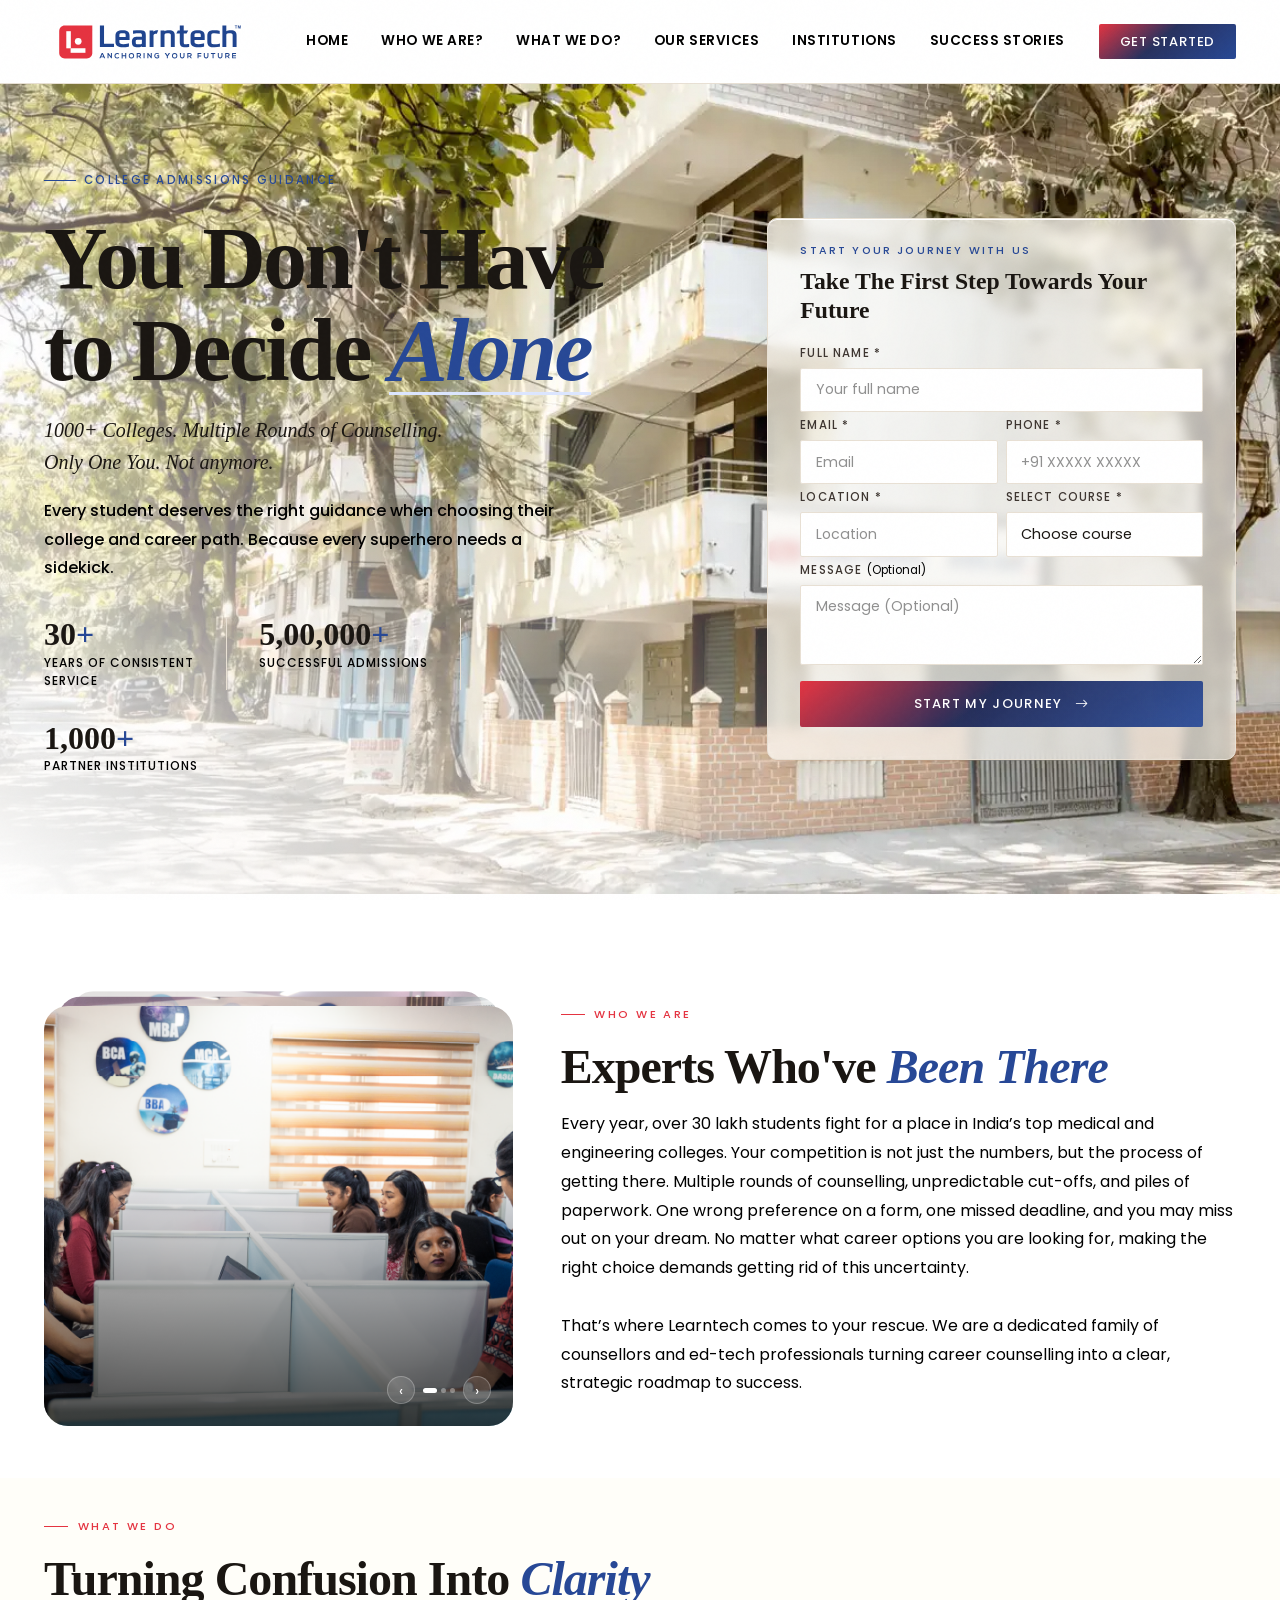
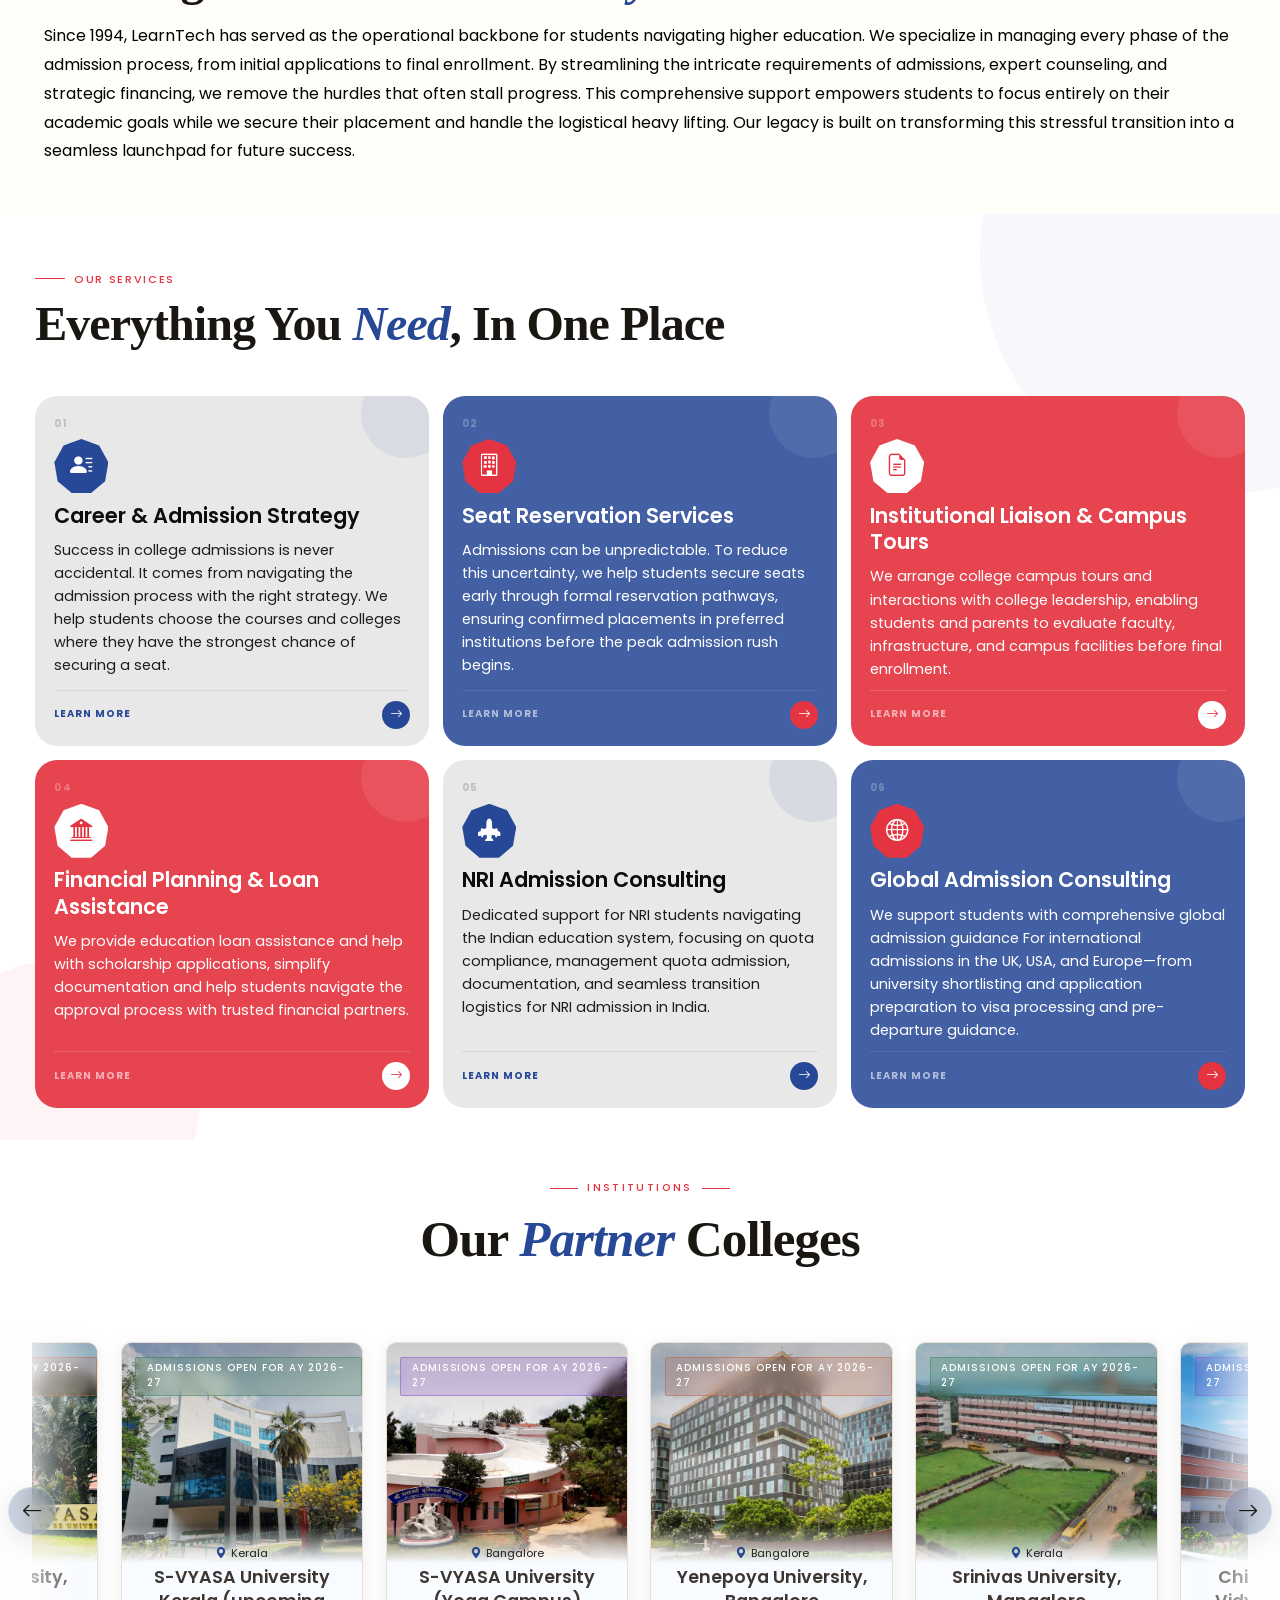
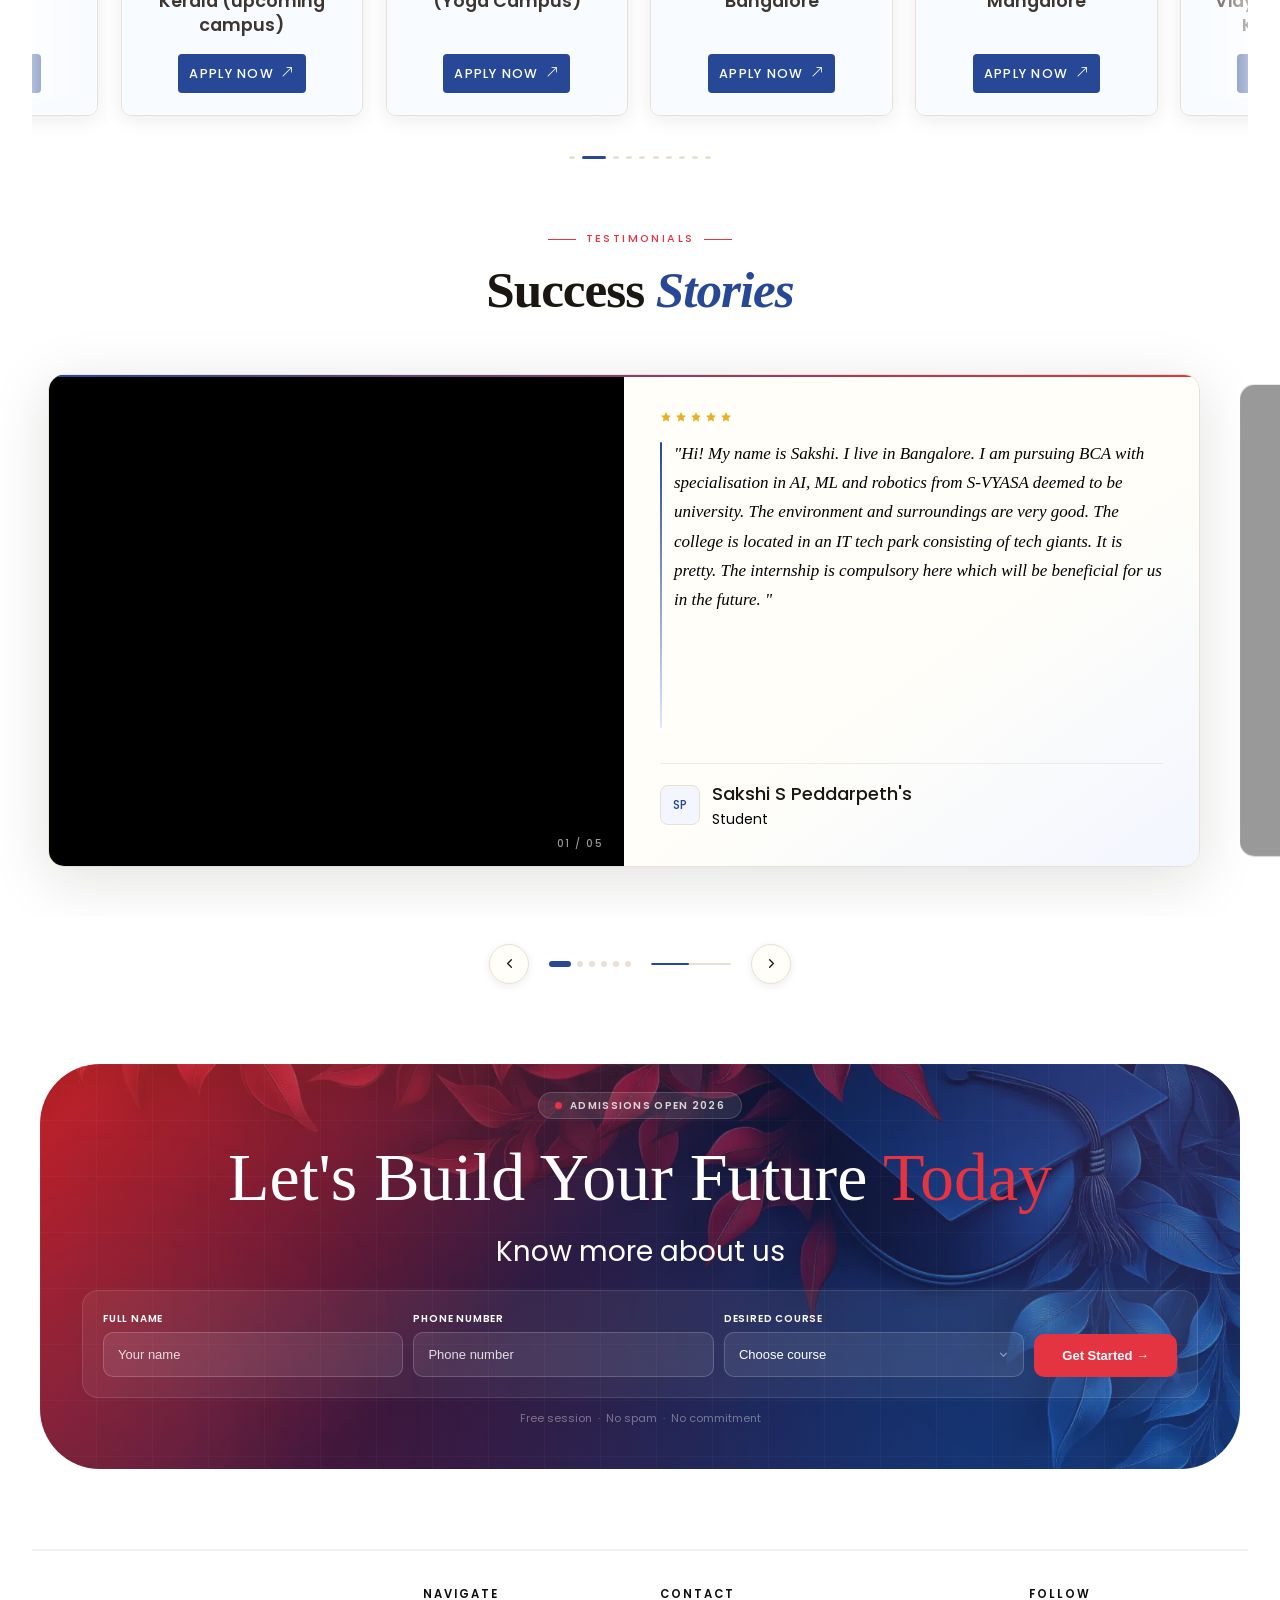
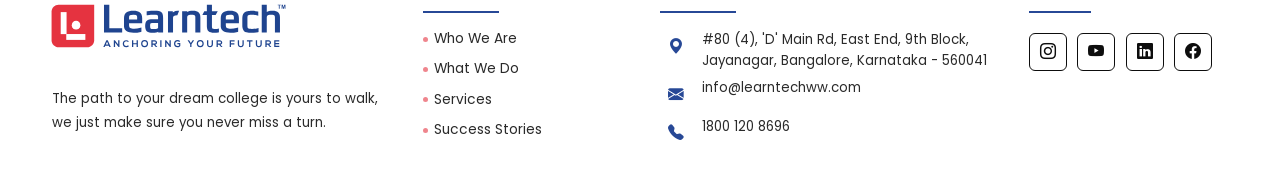
==== commit 7bc2c368: "Add files via upload" ====
--- a/index.html
+++ b/index.html
@@ -131,7 +131,7 @@
                                     <textarea class="form-control" placeholder="Message (Optional)"></textarea>
                                 </div>
                                 <div class="col-12 mt-3">
-                                    <button type="submit" class="btn-submit" id="submitBtn">
+                                    <button type="submit" class="btn-submit mb-4" id="submitBtn">
                                         Start My Journey &nbsp; <i class="bi bi-arrow-right"></i>
                                     </button>
                                 </div>
@@ -157,42 +157,32 @@
                     <div class="root">
                         <div class="stack">
                             <div class="scard" data-pos="0" data-i="0">
-                                <img src="https://images.unsplash.com/photo-1522202176988-66273c2fd55f?w=700&q=80" />
+                                <img src="Aboutus-img/Img-01.webp" />
                                 <div class="grad"></div>
                                 <div class="info">
                                     <div>
-                                        <p>01 / 04</p>
-                                        <h3>World-class mentors</h3>
+                                       
+                                        
                                     </div>
                                 </div>
                             </div>
                             <div class="scard" data-pos="1" data-i="1">
-                                <img src="https://images.unsplash.com/photo-1571260899304-425eee4c7efc?w=700&q=80" />
+                                <img src="Aboutus-img/Img-02.webp" />
                                 <div class="grad"></div>
                                 <div class="info">
                                     <div>
-                                        <p>02 / 04</p>
-                                        <h3>Hands-on live projects</h3>
+                                       
+                                      
                                     </div>
                                 </div>
                             </div>
                             <div class="scard" data-pos="2" data-i="2">
-                                <img src="https://images.unsplash.com/photo-1531482615713-2afd69097998?w=700&q=80" />
+                                <img src="Aboutus-img/Img-03.webp" />
                                 <div class="grad"></div>
                                 <div class="info">
                                     <div>
-                                        <p>03 / 04</p>
-                                        <h3>Career-ready graduates</h3>
-                                    </div>
-                                </div>
-                            </div>
-                            <div class="scard" data-pos="3" data-i="3">
-                                <img src="https://images.unsplash.com/photo-1558403194-611308249627?w=700&q=80" />
-                                <div class="grad"></div>
-                                <div class="info">
-                                    <div>
-                                        <p>04 / 04</p>
-                                        <h3>A thriving community</h3>
+                                       
+                                       
                                     </div>
                                 </div>
                             </div>
@@ -202,7 +192,7 @@
                                     <button class="ndot on" onclick="go(0)"></button>
                                     <button class="ndot" onclick="go(1)"></button>
                                     <button class="ndot" onclick="go(2)"></button>
-                                    <button class="ndot" onclick="go(3)"></button>
+                                    <!-- <button class="ndot" onclick="go(3)"></button> -->
                                 </div>
                                 <button class="nbtn" onclick="go(cur+1)">&#8250;</button>
                             </div>
@@ -408,7 +398,7 @@
             <button class="arrow arrow-prev" id="btnPrev"><i class="bi bi-arrow-left"></i></button>
             <button class="arrow arrow-next" id="btnNext"><i class="bi bi-arrow-right"></i></button>
 
-            <div class="track-outer" id="trackOuter">
+            <div class="track-outer container px-5" id="trackOuter">
                 <div class="track" id="track">
 
                     <!-- 1 S-VYASA Bangalore -->
@@ -1042,7 +1032,7 @@
                         </div>
                         <div class="h-field">
                             <label class="h-label">Phone Number</label>
-                            <input class="h-input" id="fphone" type="tel" placeholder="+91 00000 00000" />
+                            <input class="h-input" id="fphone" type="tel" placeholder="Phone number" />
                         </div>
                         <div class="h-field">
                             <label class="h-label">Desired Course</label>
--- a/style.css
+++ b/style.css
@@ -141,7 +141,7 @@
     align-items: center;
     background:
         linear-gradient(40deg, rgb(255, 255, 255), rgba(255,255,255,0) 60%),
-        url('media/ChatGPT\ Image\ Mar\ 12\,\ 2026\,\ 04_33_06\ PM.jpg.jpeg');
+        url('media/Img-BG.webp');
     background-size: cover;
     /* background-position: center; */
     /* background-repeat: no-repeat; */
@@ -1180,6 +1180,7 @@
       line-height: 1.7;
   }
 
+
   /* CAROUSEL */
   .carousel-wrap {
       position: relative;
@@ -1389,7 +1390,7 @@
       width: 48px;
       height: 48px;
       border-radius: 50%;
-      background: rgba(255, 255, 255, 0.15);
+      background: rgba(14, 52, 118, 0.221);
       backdrop-filter: blur(12px);
       -webkit-backdrop-filter: blur(12px);
       border: 1px solid rgba(255, 255, 255, 0.25);
@@ -1412,11 +1413,11 @@
   }
 
   .arrow-prev {
-      left: 2rem;
+      left: 0.5rem;
   }
 
   .arrow-next {
-      right: 2rem;
+      right: 0.5rem;
   }
 
   /* DOTS */
@@ -1800,7 +1801,7 @@
               rgba(212, 55, 55, 0.6) 0%,
               rgba(22, 32, 80, 0.6) 45%,
               rgba(39, 72, 150, 0.491) 100%),
-          url("media/blue-red-background-with-leafy-border.jpg.jpeg");
+          url("media/Img-BG_02.webp");
       background-size: cover;
       background-position: center;
       background-repeat: no-repeat;
@@ -2462,12 +2463,6 @@
       z-index: 1;
   }
 
-  .scard[data-pos="3"] {
-      transform: translateY(-50px) scale(.84);
-      opacity: 0;
-      z-index: 0;
-  }
-
   .nav {
       position: absolute;
       bottom: 22px;
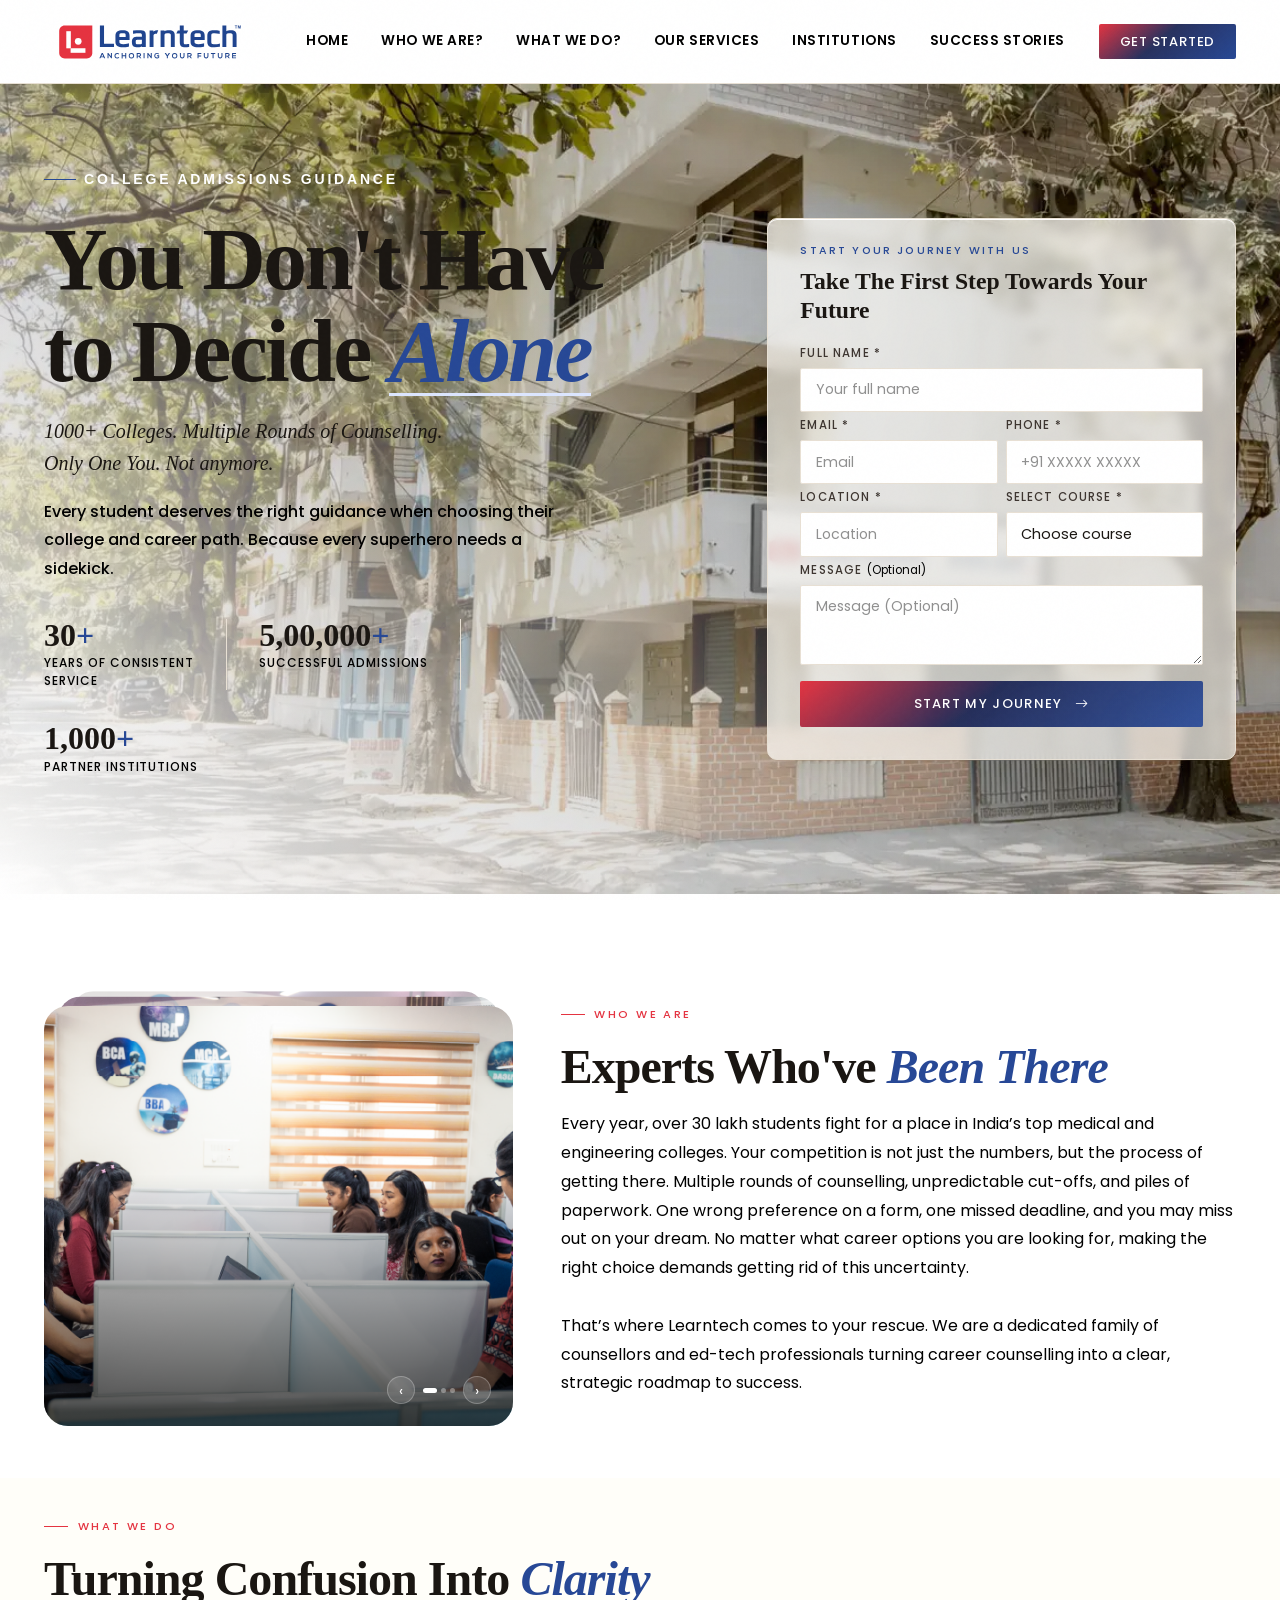
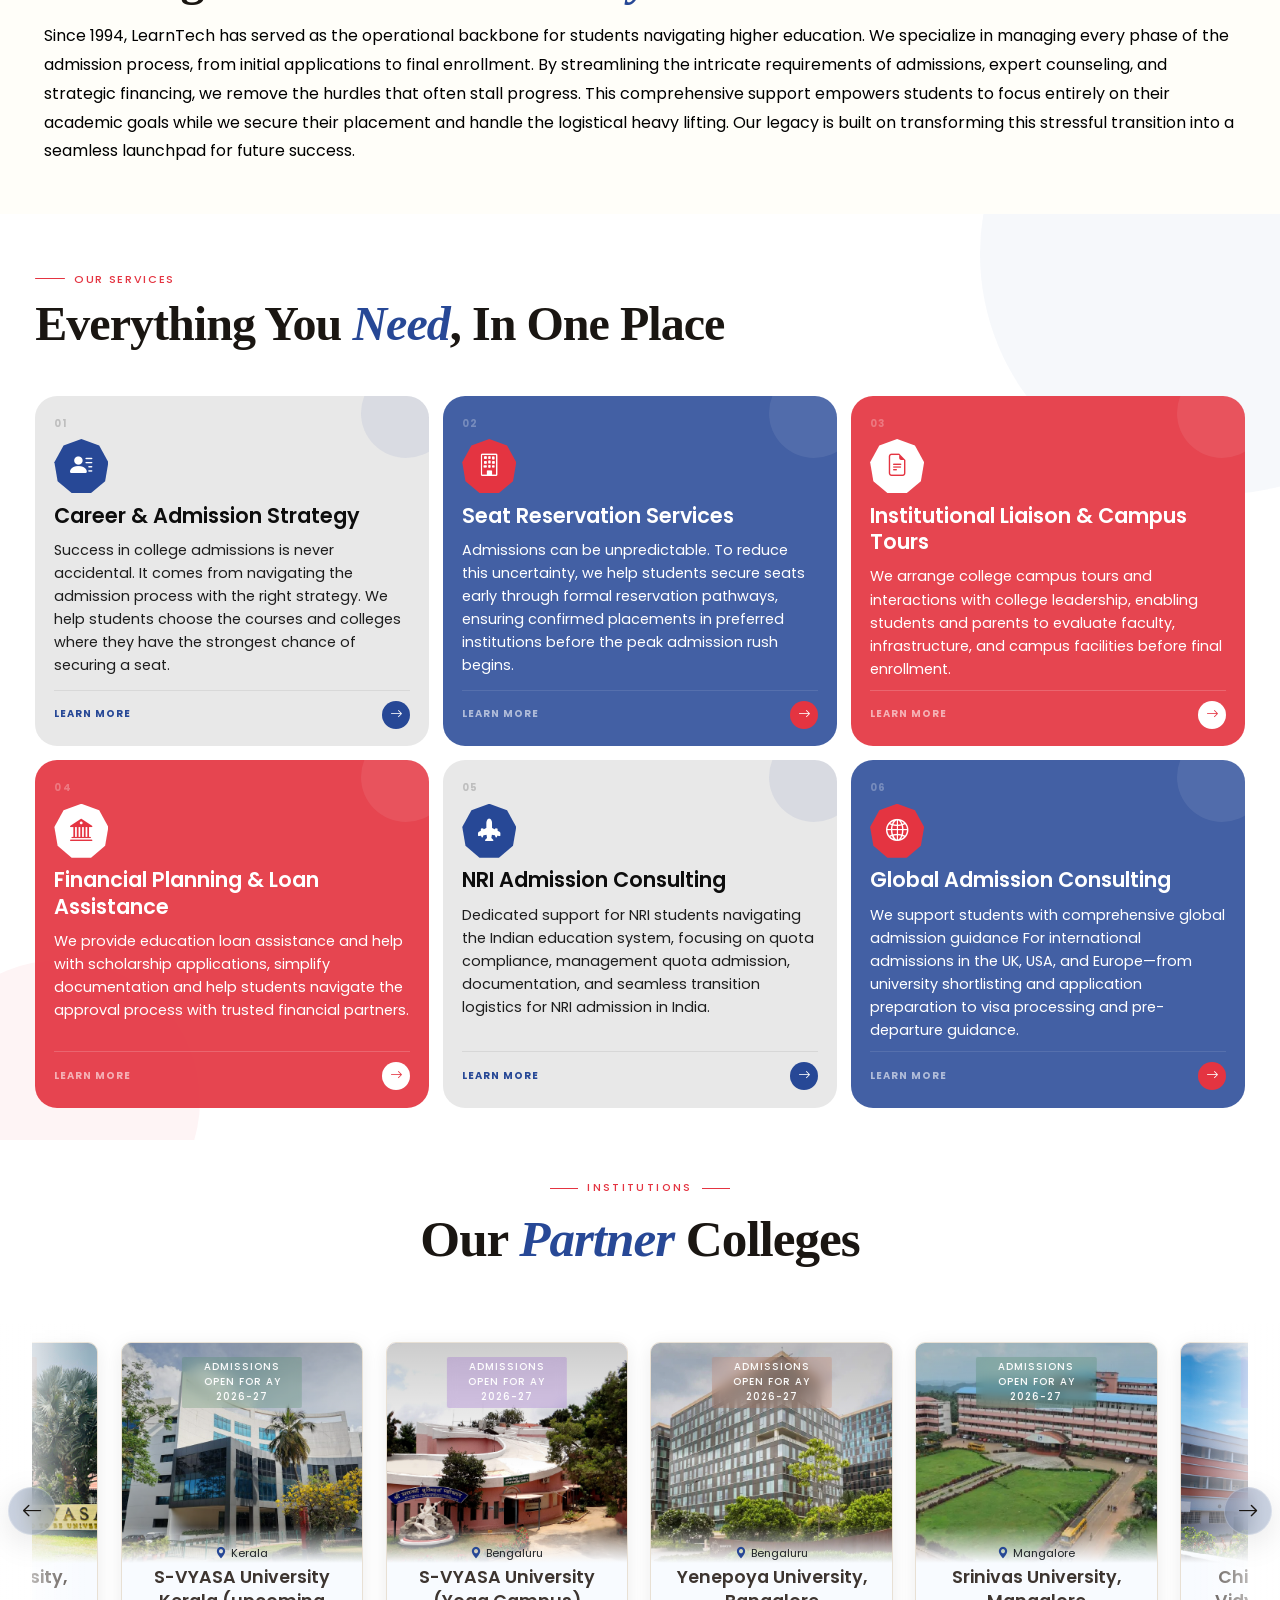
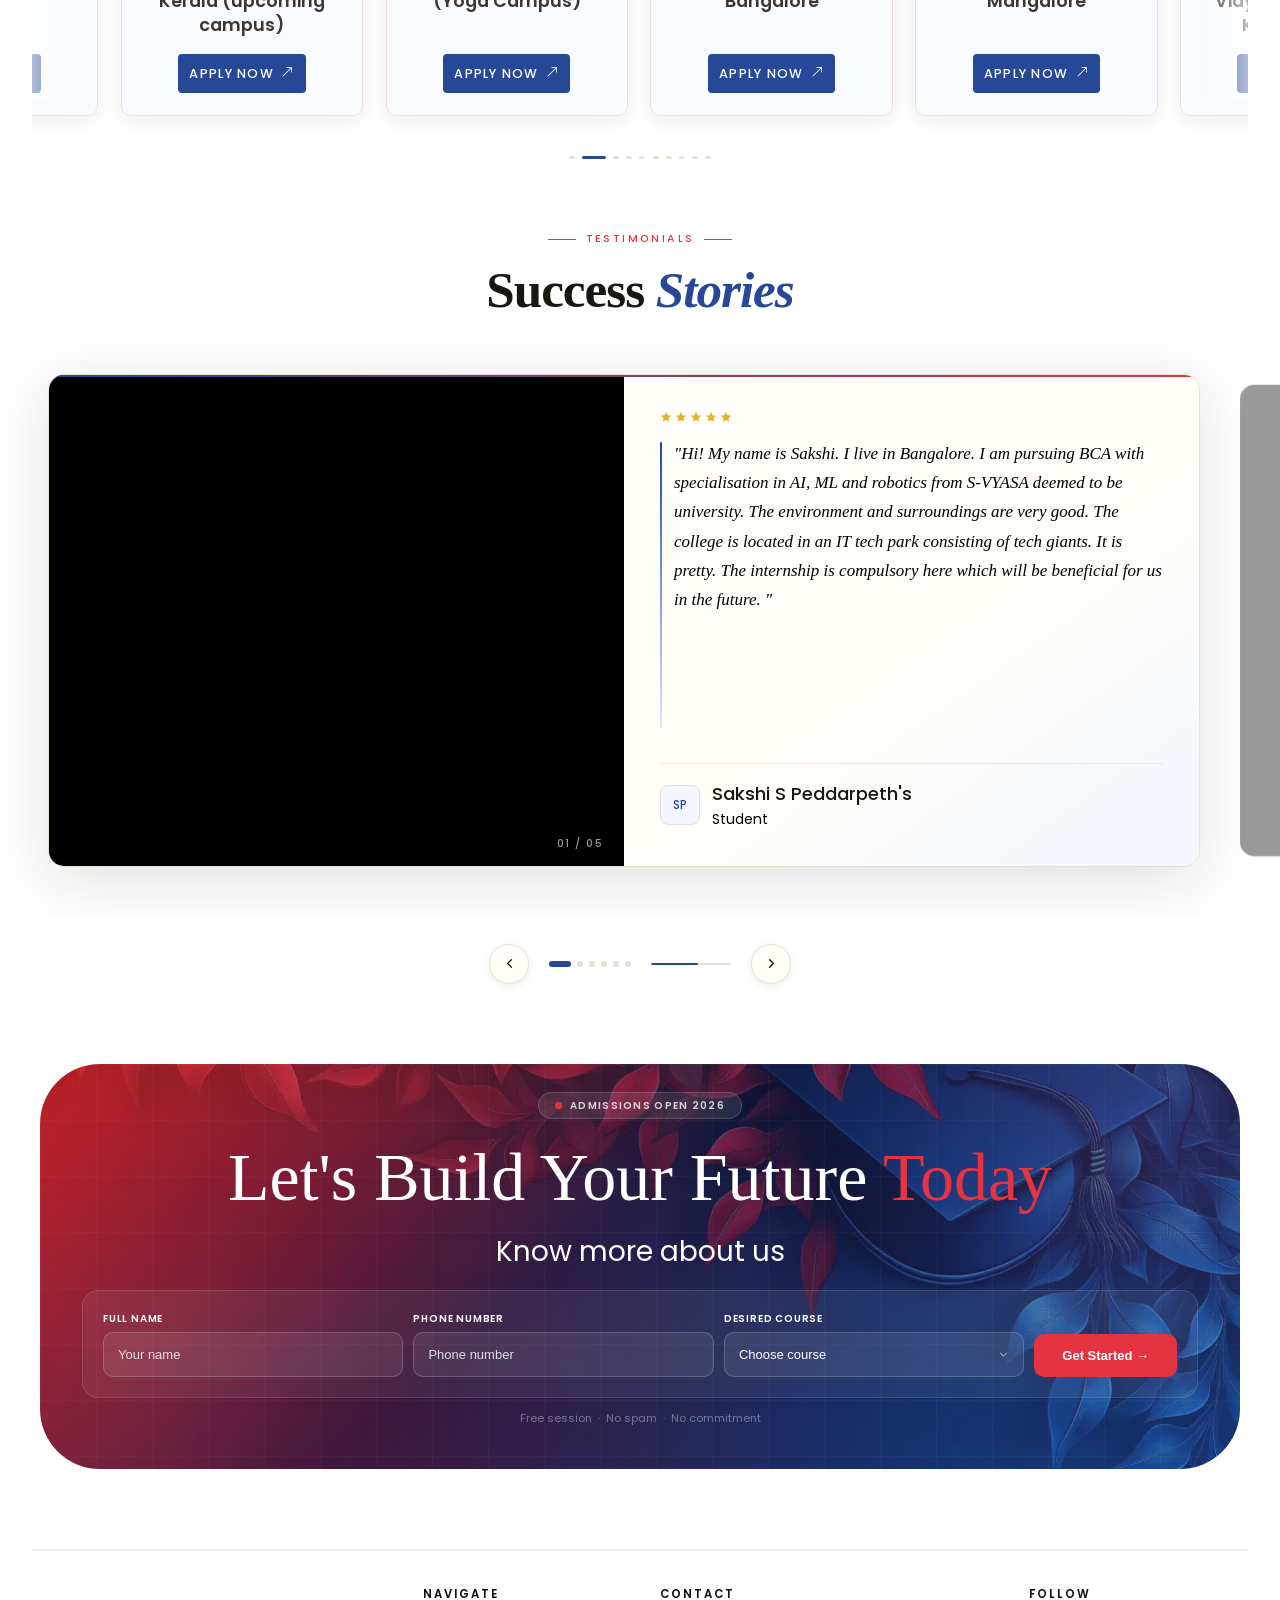
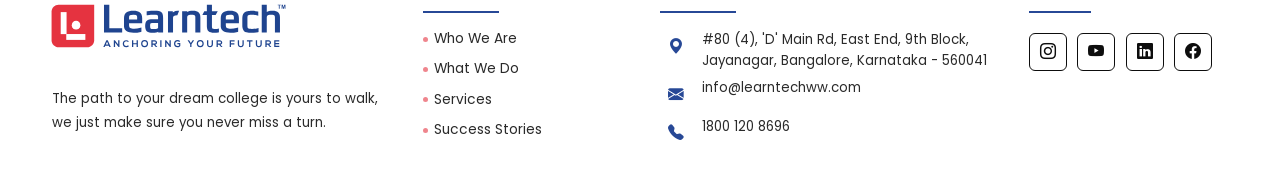
==== commit bd7df6b5: "Add files via upload" ====
--- a/index.html
+++ b/index.html
@@ -46,7 +46,16 @@
 
                 <!-- LEFT copy -->
                 <div class="col-lg-6">
-                    <div class="hero-eyebrow">College Admissions Guidance</div>
+                    <div class="hero-eyebrow hero-eyebrow-highlight">College Admissions Guidance</div>
+                    <style>
+                        .hero-eyebrow-highlight {
+                            color: white;
+                            /* your new color */
+                            font-weight: 800;
+                            font-size: 14px;
+                            /* stronger font weight */
+                        }
+                    </style>
                     <h1 class="hero-headline">
                         You Don't Have<br>to Decide <em>Alone</em>
                     </h1>
@@ -161,8 +170,8 @@
                                 <div class="grad"></div>
                                 <div class="info">
                                     <div>
-                                       
-                                        
+
+
                                     </div>
                                 </div>
                             </div>
@@ -171,8 +180,8 @@
                                 <div class="grad"></div>
                                 <div class="info">
                                     <div>
-                                       
-                                      
+
+
                                     </div>
                                 </div>
                             </div>
@@ -181,8 +190,8 @@
                                 <div class="grad"></div>
                                 <div class="info">
                                     <div>
-                                       
-                                       
+
+
                                     </div>
                                 </div>
                             </div>
@@ -200,10 +209,10 @@
                     </div>
 
                     <script>
-                      
+
                     </script>
                 </div>
-              
+
 
                 <div class="col-lg-7">
                     <div class="reveal reveal-delay-1">
@@ -237,7 +246,13 @@
                     <div class="section-eyebrow">What We Do</div>
                     <h2 class="section-title">Turning Confusion Into <em>Clarity</em></h2>
                     <p class="section-body">
-                       Since 1994, LearnTech has served as the operational backbone for students navigating higher education. We specialize in managing every phase of the admission process, from initial applications to final enrollment. By streamlining the intricate requirements of admissions, expert counseling, and strategic financing, we remove the hurdles that often stall progress. This comprehensive support empowers students to focus entirely on their academic goals while we secure their placement and handle the logistical heavy lifting. Our legacy is built on transforming this stressful transition into a seamless launchpad for future success.
+                        Since 1994, LearnTech has served as the operational backbone for students navigating higher
+                        education. We specialize in managing every phase of the admission process, from initial
+                        applications to final enrollment. By streamlining the intricate requirements of admissions,
+                        expert counseling, and strategic financing, we remove the hurdles that often stall progress.
+                        This comprehensive support empowers students to focus entirely on their academic goals while we
+                        secure their placement and handle the logistical heavy lifting. Our legacy is built on
+                        transforming this stressful transition into a seamless launchpad for future success.
 
                     </p>
                 </div>
@@ -291,7 +306,7 @@
                         admission process with the right strategy. We help students choose the courses and colleges
                         where they have the strongest chance of securing a seat.
                     </div>
-                    <div class="sc-foot">
+                    <div class="sc-foot" onclick="location.href='#hero'" style="cursor:pointer;">
                         <span class="sc-lbl">Learn more</span>
                         <div class="sc-btn"><i class="bi bi-arrow-right"></i></div>
                     </div>
@@ -306,7 +321,7 @@
                         secure seats early through formal reservation pathways, ensuring confirmed placements in
                         preferred institutions before the peak admission rush begins.
                     </div>
-                    <div class="sc-foot">
+                    <div class="sc-foot" onclick="location.href='#hero'" style="cursor:pointer;">
                         <span class="sc-lbl">Learn more</span>
                         <div class="sc-btn"><i class="bi bi-arrow-right"></i></div>
                     </div>
@@ -321,7 +336,7 @@
                         enabling students and parents to evaluate faculty, infrastructure, and campus facilities before
                         final enrollment.
                     </div>
-                    <div class="sc-foot">
+                    <div class="sc-foot" onclick="location.href='#hero'" style="cursor:pointer;">
                         <span class="sc-lbl">Learn more</span>
                         <div class="sc-btn"><i class="bi bi-arrow-right"></i></div>
                     </div>
@@ -341,7 +356,7 @@
                         simplify documentation and help students navigate the approval process with trusted financial
                         partners.
                     </div>
-                    <div class="sc-foot">
+                    <div class="sc-foot" onclick="location.href='#hero'" style="cursor:pointer;">
                         <span class="sc-lbl">Learn more</span>
                         <div class="sc-btn"><i class="bi bi-arrow-right"></i></div>
                     </div>
@@ -356,7 +371,7 @@
                         focusing on quota compliance, management quota admission, documentation, and seamless transition
                         logistics for NRI admission in India.
                     </div>
-                    <div class="sc-foot">
+                    <div class="sc-foot" onclick="location.href='#hero'" style="cursor:pointer;">
                         <span class="sc-lbl">Learn more</span>
                         <div class="sc-btn"><i class="bi bi-arrow-right"></i></div>
                     </div>
@@ -371,7 +386,7 @@
                         For international admissions in the UK, USA, and Europe—from university shortlisting and
                         application preparation to visa processing and pre-departure guidance.
                     </div>
-                    <div class="sc-foot">
+                    <div class="sc-foot" onclick="location.href='#hero'" style="cursor:pointer;">
                         <span class="sc-lbl">Learn more</span>
                         <div class="sc-btn"><i class="bi bi-arrow-right"></i></div>
                     </div>
@@ -411,11 +426,11 @@
                                 onerror="this.classList.add('errored')" />
                             <div class="card-badge"
                                 style="background:rgba(200,82,42,0.18);color:#fff;border-color:rgba(200,82,42,0.4);">
-                               Admissions Open For AY 2026-27
-                            </div>
-                        </div>
-                        <div class="card-body">
-                            <div class="card-loc"><i class="bi bi-geo-alt-fill"></i>Bangalore</div>
+                                Admissions Open For AY 2026-27
+                            </div>
+                        </div>
+                        <div class="card-body">
+                            <div class="card-loc"><i class="bi bi-geo-alt-fill"></i>Bengaluru</div>
                             <div class="card-name">S-VYASA University,<br> Bangalore</div>
                             <a href="#" class="card-apply">Apply Now <i class="bi bi-arrow-up-right"></i></a>
                         </div>
@@ -431,7 +446,7 @@
                                 alt="S-VYASA Kerala" onerror="this.classList.add('errored')" />
                             <div class="card-badge"
                                 style="background:rgba(42,122,68,0.2);color:#fff;border-color:rgba(42,122,68,0.4);">
-                               Admissions Open For AY 2026-27
+                                Admissions Open For AY 2026-27
                             </div>
                         </div>
                         <div class="card-body">
@@ -451,11 +466,11 @@
                                 onerror="this.classList.add('errored')" />
                             <div class="card-badge"
                                 style="background:rgba(122,42,200,0.2);color:#fff;border-color:rgba(122,42,200,0.35);">
-                               Admissions Open For AY 2026-27
-                            </div>
-                        </div>
-                        <div class="card-body">
-                            <div class="card-loc"><i class="bi bi-geo-alt-fill"></i>Bangalore</div>
+                                Admissions Open For AY 2026-27
+                            </div>
+                        </div>
+                        <div class="card-body">
+                            <div class="card-loc"><i class="bi bi-geo-alt-fill"></i>Bengaluru</div>
                             <div class="card-name">S-VYASA University<br> (Yoga Campus)</div>
                             <a href="#" class="card-apply">Apply Now <i class="bi bi-arrow-up-right"></i></a>
                         </div>
@@ -471,11 +486,11 @@
                                 onerror="this.classList.add('errored')" />
                             <div class="card-badge"
                                 style="background:rgba(200,82,42,0.18);color:#fff;border-color:rgba(200,82,42,0.4);">
-                               Admissions Open For AY 2026-27
-                            </div>
-                        </div>
-                        <div class="card-body">
-                            <div class="card-loc"><i class="bi bi-geo-alt-fill"></i>Bangalore</div>
+                                Admissions Open For AY 2026-27
+                            </div>
+                        </div>
+                        <div class="card-body">
+                            <div class="card-loc"><i class="bi bi-geo-alt-fill"></i>Bengaluru</div>
                             <div class="card-name">Yenepoya University,<br> Bangalore </div>
                             <a href="#" class="card-apply">Apply Now <i class="bi bi-arrow-up-right"></i></a>
                         </div>
@@ -491,11 +506,11 @@
                                 onerror="this.classList.add('errored')" />
                             <div class="card-badge"
                                 style="background:rgba(42,122,68,0.2);color:#fff;border-color:rgba(42,122,68,0.4);">
-                               Admissions Open For AY 2026-27
-                            </div>
-                        </div>
-                        <div class="card-body">
-                            <div class="card-loc"><i class="bi bi-geo-alt-fill"></i>Kerala</div>
+                                Admissions Open For AY 2026-27
+                            </div>
+                        </div>
+                        <div class="card-body">
+                            <div class="card-loc"><i class="bi bi-geo-alt-fill"></i> Mangalore</div>
                             <div class="card-name">Srinivas University,<br> Mangalore</div>
                             <a href="#" class="card-apply">Apply Now <i class="bi bi-arrow-up-right"></i></a>
                         </div>
@@ -511,11 +526,11 @@
                                 alt="S-VYASA Yoga Campus" onerror="this.classList.add('errored')" />
                             <div class="card-badge"
                                 style="background:rgba(122,42,200,0.2);color:#fff;border-color:rgba(122,42,200,0.35);">
-                               Admissions Open For AY 2026-27
-                            </div>
-                        </div>
-                        <div class="card-body">
-                            <div class="card-loc"><i class="bi bi-geo-alt-fill"></i>Bangalore</div>
+                                Admissions Open For AY 2026-27
+                            </div>
+                        </div>
+                        <div class="card-body">
+                            <div class="card-loc"><i class="bi bi-geo-alt-fill"></i>Kerala</div>
                             <div class="card-name">Chinmaya Vishwa Vidyapeeth (CVV), Kochi, Kerala</div>
                             <a href="#" class="card-apply">Apply Now <i class="bi bi-arrow-up-right"></i></a>
                         </div>
@@ -531,11 +546,11 @@
                                 onerror="this.classList.add('errored')" />
                             <div class="card-badge"
                                 style="background:rgba(200,82,42,0.18);color:#fff;border-color:rgba(200,82,42,0.4);">
-                               Admissions Open For AY 2026-27
-                            </div>
-                        </div>
-                        <div class="card-body">
-                            <div class="card-loc"><i class="bi bi-geo-alt-fill"></i>Bangalore</div>
+                                Admissions Open For AY 2026-27
+                            </div>
+                        </div>
+                        <div class="card-body">
+                            <div class="card-loc"><i class="bi bi-geo-alt-fill"></i>Kolar</div>
                             <div class="card-name">Sri Devaraj URS,<br> Kolar</div>
                             <a href="#" class="card-apply">Apply Now <i class="bi bi-arrow-up-right"></i></a>
                         </div>
@@ -551,11 +566,11 @@
                                 alt="S-VYASA Kerala" onerror="this.classList.add('errored')" />
                             <div class="card-badge"
                                 style="background:rgba(42,122,68,0.2);color:#fff;border-color:rgba(42,122,68,0.4);">
-                               Admissions Open For AY 2026-27
-                            </div>
-                        </div>
-                        <div class="card-body">
-                            <div class="card-loc"><i class="bi bi-geo-alt-fill"></i>Kerala</div>
+                                Admissions Open For AY 2026-27
+                            </div>
+                        </div>
+                        <div class="card-body">
+                            <div class="card-loc"><i class="bi bi-geo-alt-fill"></i>Bengaluru</div>
                             <div class="card-name">Sri Venkateshwara Dental College, Bangalore</div>
                             <a href="#" class="card-apply">Apply Now <i class="bi bi-arrow-up-right"></i></a>
                         </div>
@@ -571,11 +586,11 @@
                                 alt="S-VYASA Yoga Campus" onerror="this.classList.add('errored')" />
                             <div class="card-badge"
                                 style="background:rgba(122,42,200,0.2);color:#fff;border-color:rgba(122,42,200,0.35);">
-                               Admissions Open For AY 2026-27
-                            </div>
-                        </div>
-                        <div class="card-body">
-                            <div class="card-loc"><i class="bi bi-geo-alt-fill"></i>Bangalore</div>
+                                Admissions Open For AY 2026-27
+                            </div>
+                        </div>
+                        <div class="card-body">
+                            <div class="card-loc"><i class="bi bi-geo-alt-fill"></i>Bengaluru</div>
                             <div class="card-name">BGS and SJB Group of Institutions, Bangalore</div>
                             <a href="#" class="card-apply">Apply Now <i class="bi bi-arrow-up-right"></i></a>
                         </div>
@@ -589,11 +604,11 @@
                                 onerror="this.classList.add('errored')" />
                             <div class="card-badge"
                                 style="background:rgba(122,42,200,0.2);color:#fff;border-color:rgba(122,42,200,0.35);">
-                               Admissions Open For AY 2026-27
-                            </div>
-                        </div>
-                        <div class="card-body">
-                            <div class="card-loc"><i class="bi bi-geo-alt-fill"></i>Bangalore</div>
+                                Admissions Open For AY 2026-27
+                            </div>
+                        </div>
+                        <div class="card-body">
+                            <div class="card-loc"><i class="bi bi-geo-alt-fill"></i>Mysuru</div>
                             <div class="card-name">RV University, Mysuru</div>
                             <a href="#" class="card-apply">Apply Now <i class="bi bi-arrow-up-right"></i></a>
                         </div>
@@ -607,11 +622,11 @@
                                 onerror="this.classList.add('errored')" />
                             <div class="card-badge"
                                 style="background:rgba(122,42,200,0.2);color:#fff;border-color:rgba(122,42,200,0.35);">
-                               Admissions Open For AY 2026-27
-                            </div>
-                        </div>
-                        <div class="card-body">
-                            <div class="card-loc"><i class="bi bi-geo-alt-fill"></i>Bangalore</div>
+                                Admissions Open For AY 2026-27
+                            </div>
+                        </div>
+                        <div class="card-body">
+                            <div class="card-loc"><i class="bi bi-geo-alt-fill"></i>Bengaluru</div>
                             <div class="card-name">Sri Sri Ayurveda,<br> Bengaluru</div>
                             <a href="#" class="card-apply">Apply Now <i class="bi bi-arrow-up-right"></i></a>
                         </div>
@@ -625,11 +640,11 @@
                                 onerror="this.classList.add('errored')" />
                             <div class="card-badge"
                                 style="background:rgba(122,42,200,0.2);color:#fff;border-color:rgba(122,42,200,0.35);">
-                               Admissions Open For AY 2026-27
-                            </div>
-                        </div>
-                        <div class="card-body">
-                            <div class="card-loc"><i class="bi bi-geo-alt-fill"></i>Bangalore</div>
+                                Admissions Open For AY 2026-27
+                            </div>
+                        </div>
+                        <div class="card-body">
+                            <div class="card-loc"><i class="bi bi-geo-alt-fill"></i>Bengaluru</div>
                             <div class="card-name">GIBS Business School,<br> Bangalore</div>
                             <a href="#" class="card-apply">Apply Now <i class="bi bi-arrow-up-right"></i></a>
                         </div>
@@ -643,11 +658,11 @@
                                 onerror="this.classList.add('errored')" />
                             <div class="card-badge"
                                 style="background:rgba(122,42,200,0.2);color:#fff;border-color:rgba(122,42,200,0.35);">
-                               Admissions Open For AY 2026-27
-                            </div>
-                        </div>
-                        <div class="card-body">
-                            <div class="card-loc"><i class="bi bi-geo-alt-fill"></i>Bangalore</div>
+                                Admissions Open For AY 2026-27
+                            </div>
+                        </div>
+                        <div class="card-body">
+                            <div class="card-loc"><i class="bi bi-geo-alt-fill"></i>Bengaluru</div>
                             <div class="card-name">Alliance Ascent College,<br> Bangalore</div>
                             <a href="#" class="card-apply">Apply Now <i class="bi bi-arrow-up-right"></i></a>
                         </div>
@@ -1037,25 +1052,25 @@
                         <div class="h-field">
                             <label class="h-label">Desired Course</label>
                             <select class="h-select" id="fcourse">
-                               <option value="" disabled selected>Choose course</option>
-                                        <option>Medical</option>
-                                        <option>Dental</option>
-                                        <option>Ayurveda</option>
-                                        <option>Naturopathy And Yogic Sciences</option>
-                                        <option>Unani</option>
-                                        <option>Homoeopathy</option>
-                                        <option>Veterinary</option>
-                                        <option>Engineering</option>
-                                        <option>Allied Health</option>
-                                        <option>Physiotherapy</option>
-                                        <option>Nursing</option>
-                                        <option>Management</option>
-                                        <option>Architecture</option>
-                                        <option>Law</option>
-                                        <option>Commerce</option>
-                                        <option>Arts & Humanities</option>
-                                        <option>Media and Communication</option>
-                                        <option>Occupational Therapy</option>
+                                <option value="" disabled selected>Choose course</option>
+                                <option>Medical</option>
+                                <option>Dental</option>
+                                <option>Ayurveda</option>
+                                <option>Naturopathy And Yogic Sciences</option>
+                                <option>Unani</option>
+                                <option>Homoeopathy</option>
+                                <option>Veterinary</option>
+                                <option>Engineering</option>
+                                <option>Allied Health</option>
+                                <option>Physiotherapy</option>
+                                <option>Nursing</option>
+                                <option>Management</option>
+                                <option>Architecture</option>
+                                <option>Law</option>
+                                <option>Commerce</option>
+                                <option>Arts & Humanities</option>
+                                <option>Media and Communication</option>
+                                <option>Occupational Therapy</option>
                             </select>
                         </div>
                         <button class="h-submit" onclick="handleSubmit()">
@@ -1111,7 +1126,7 @@
                             <div class="ft-contact-icon"><i class="bi bi-geo-alt-fill"></i></div>
                             <span>#80 (4), 'D' Main Rd, East End, 9th Block,
                                 Jayanagar, Bangalore, Karnataka - 560041
-                               
+
                             </span>
                         </div>
                         <div class="ft-contact-row">
@@ -1140,8 +1155,7 @@
                             aria-label="LinkedIn">
                             <i class="bi bi-linkedin"></i>
                         </a>
-                          <a href="https://www.facebook.com/learntechedu" target="_blank"
-                            aria-label="LinkedIn">
+                        <a href="https://www.facebook.com/learntechedu" target="_blank" aria-label="LinkedIn">
                             <i class="bi bi-facebook"></i>
                         </a>
                     </div>
@@ -1152,7 +1166,7 @@
 
     <script src="https://cdn.jsdelivr.net/npm/bootstrap@5.3.2/dist/js/bootstrap.bundle.min.js"></script>
     <script src="script.js"></script>
-   
+
 
 </body>
 
--- a/style.css
+++ b/style.css
@@ -140,7 +140,7 @@
     display: flex;
     align-items: center;
     background:
-        linear-gradient(40deg, rgb(255, 255, 255), rgba(255,255,255,0) 60%),
+        linear-gradient(40deg, rgb(255, 255, 255), rgba(0, 0, 0, 0.241) 60%),
         url('media/Img-BG.webp');
     background-size: cover;
     /* background-position: center; */
@@ -877,7 +877,7 @@
       display: flex;
       flex-direction: column;
       gap: 0.6rem;
-      cursor: pointer;
+      /* cursor: pointer; */
       transition: transform 0.24s cubic-bezier(.34, 1.56, .64, 1);
       position: relative;
       overflow: hidden;
@@ -1022,6 +1022,7 @@
       margin-top: auto;
       padding-top: 0.6rem;
       border-top: 1px solid;
+      cursor: pointer;
   }
 
   .sc-w .sc-foot {
@@ -1296,22 +1297,23 @@
       z-index: 2;
   }
 
-  /* BADGE */
-  .card-badge {
-      position: absolute;
-      top: 0.85rem;
-      left: 0.85rem;
-      font-size: 0.62rem;
-      font-weight: 500;
-      letter-spacing: 0.1em;
-      text-transform: uppercase;
-      padding: 0.22rem 0.65rem;
-      border-radius: 2px;
-      backdrop-filter: blur(6px);
-      -webkit-backdrop-filter: blur(6px);
-      border: 1px solid;
-      z-index: 3;
-  }
+ /* BADGE */
+    .card-badge {
+            position: absolute;
+            top: 0.85rem;
+            left: 50%;
+            transform: translateX(-50%);
+            font-size: 0.62rem;
+            font-weight: 500;
+            letter-spacing: 0.1em;
+            text-transform: uppercase;
+            padding: 0.22rem 0.65rem;
+            border-radius: 2px;
+            backdrop-filter: blur(6px);
+            -webkit-backdrop-filter: blur(10px);
+            z-index: 3;
+            text-align: center;
+    }
 
   /* BODY */
   .card-body {
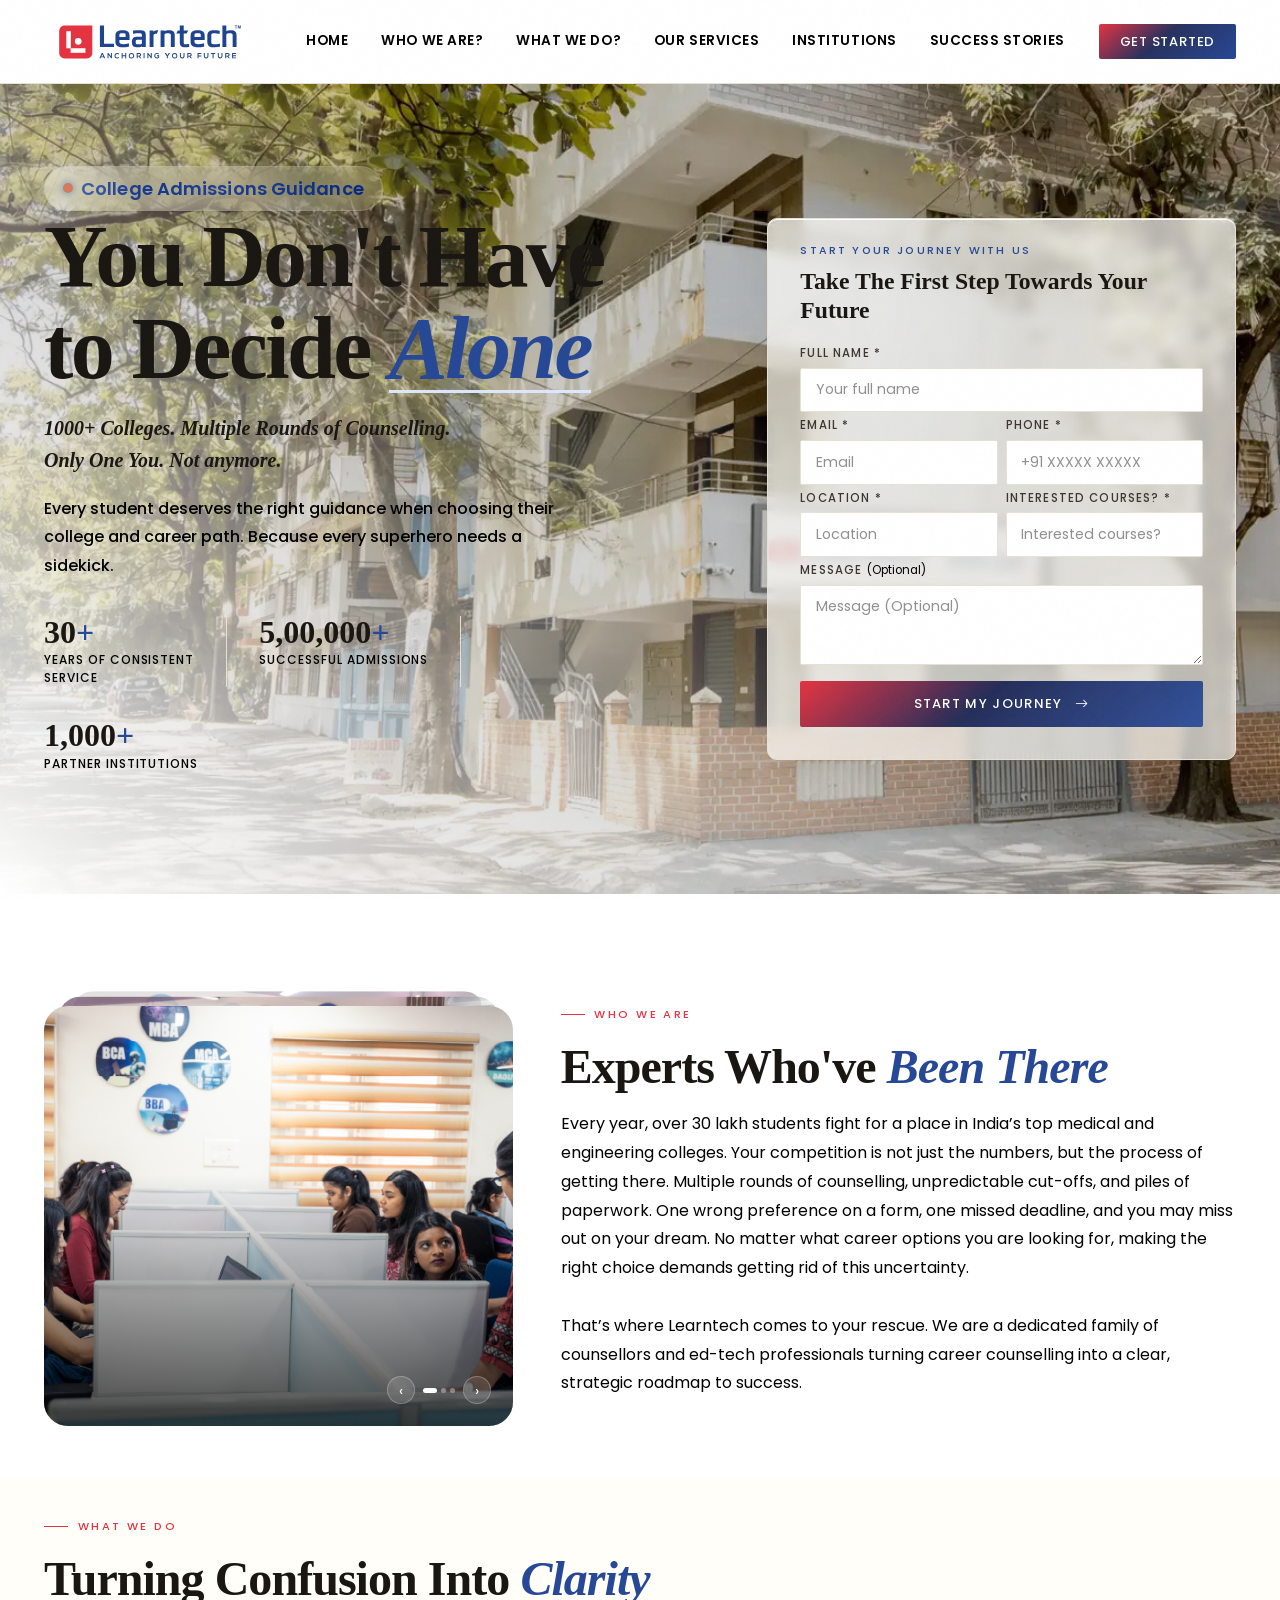
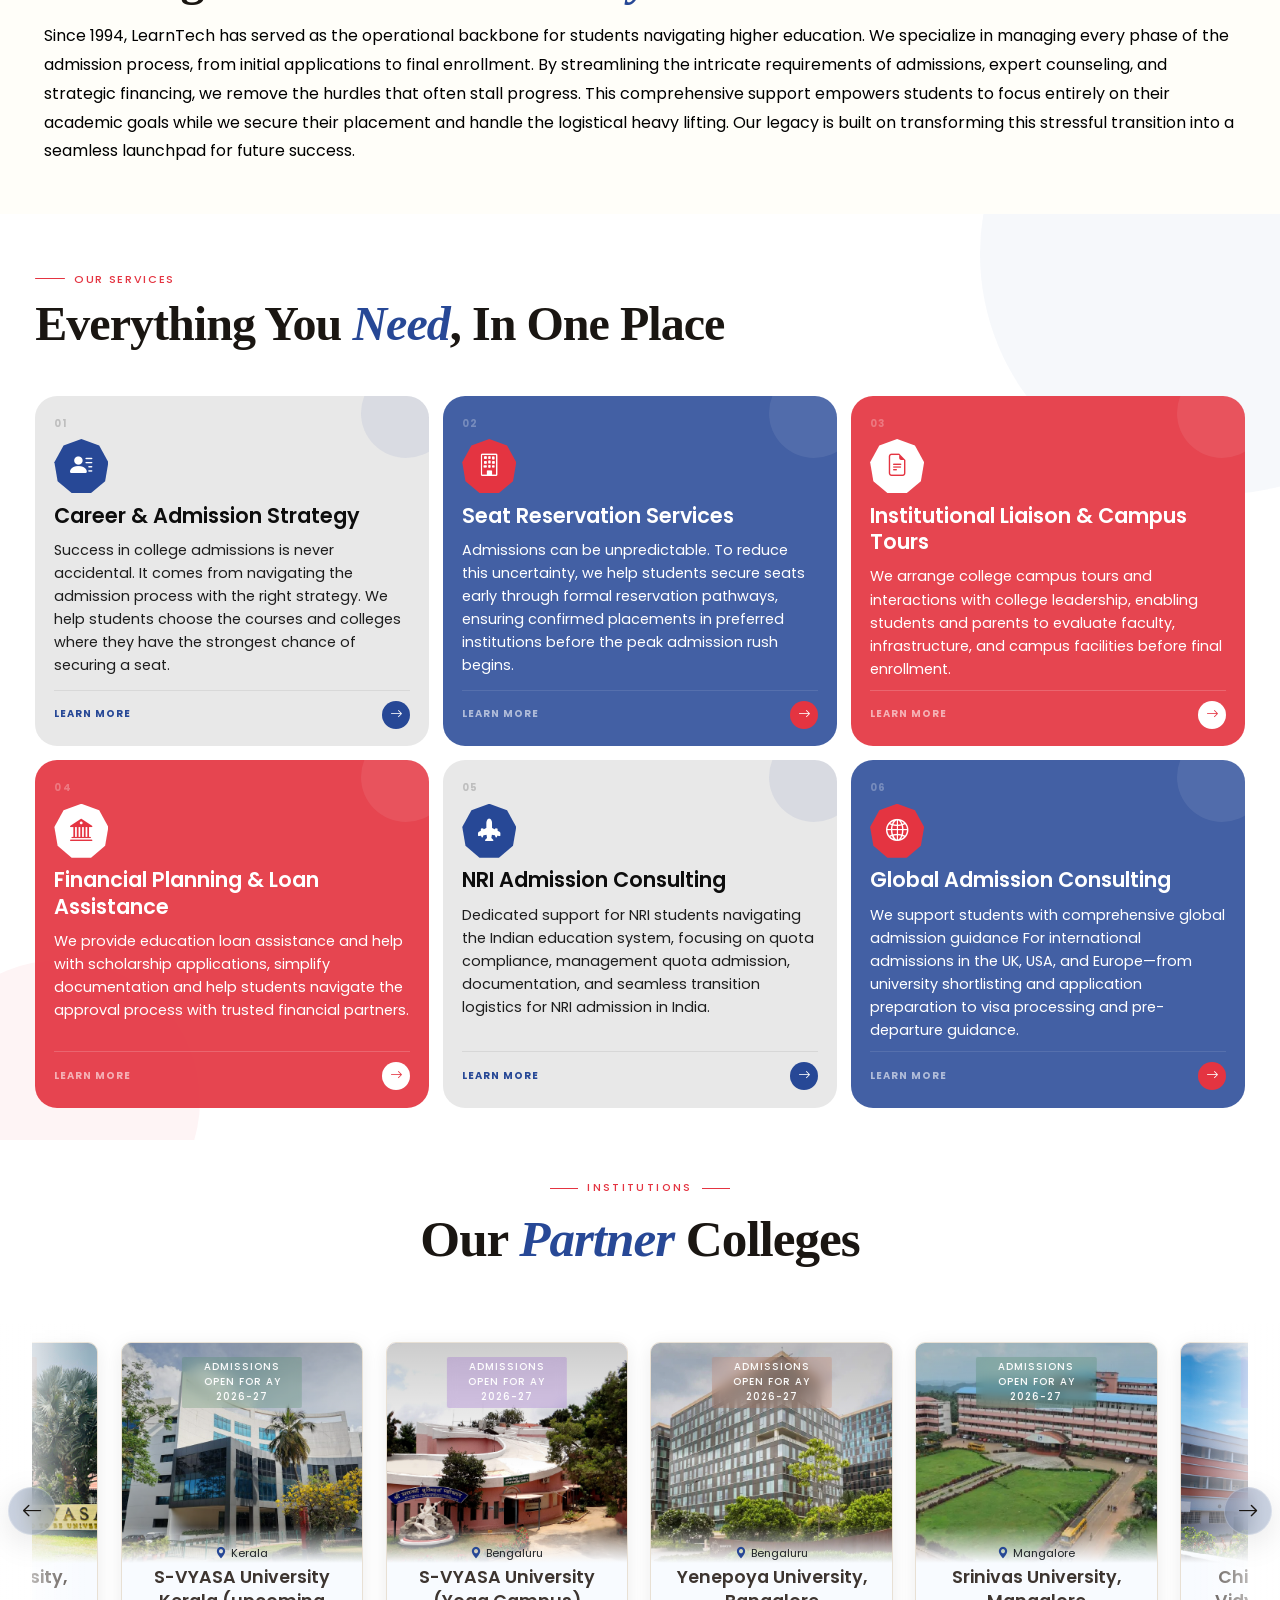
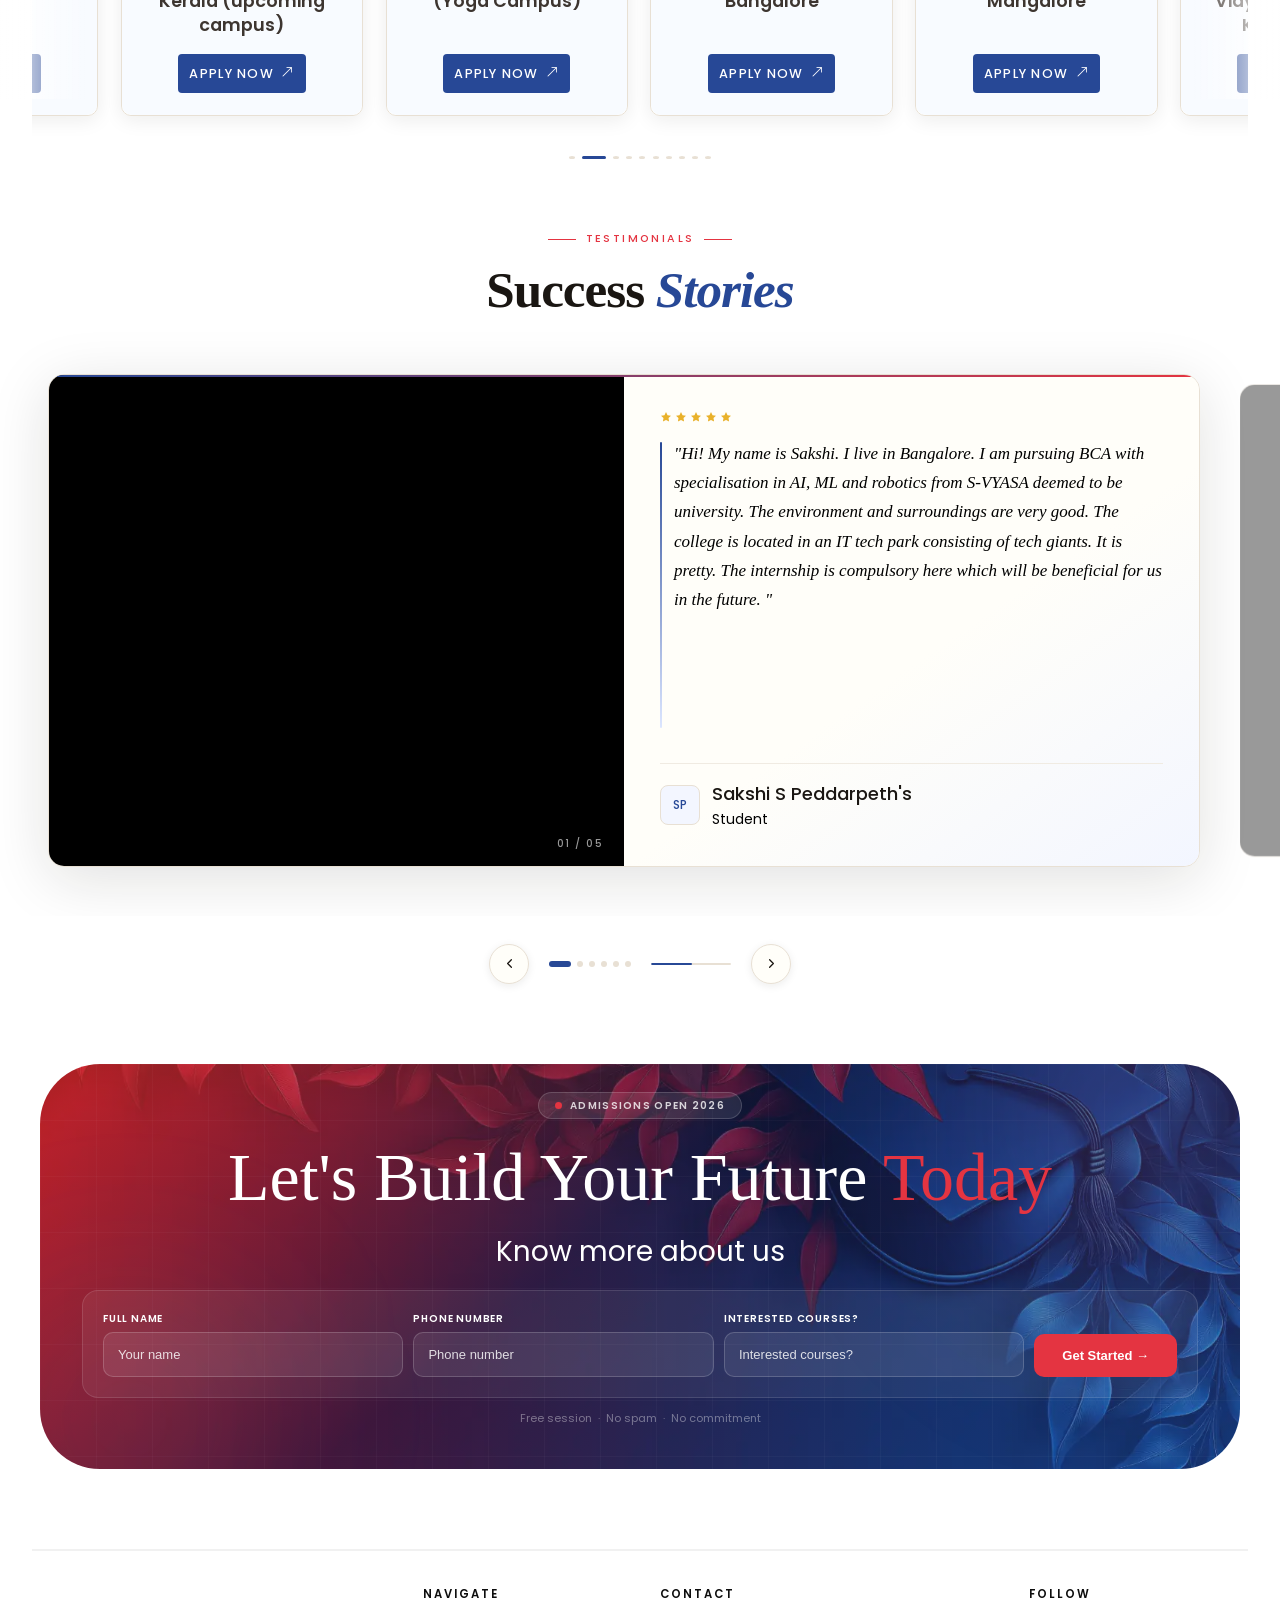
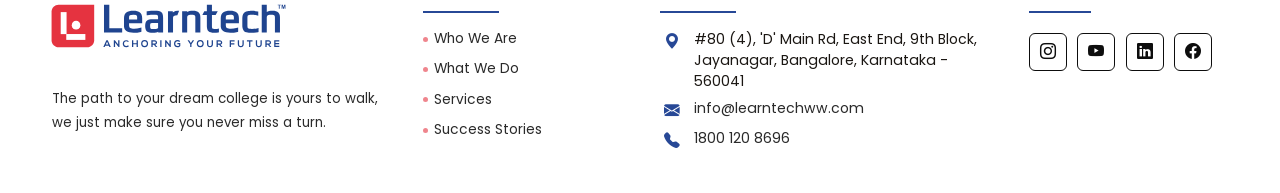
==== commit 25dbfadc: "Add files via upload" ====
--- a/index.html
+++ b/index.html
@@ -46,16 +46,12 @@
 
                 <!-- LEFT copy -->
                 <div class="col-lg-6">
-                    <div class="hero-eyebrow hero-eyebrow-highlight">College Admissions Guidance</div>
-                    <style>
-                        .hero-eyebrow-highlight {
-                            color: white;
-                            /* your new color */
-                            font-weight: 800;
-                            font-size: 14px;
-                            /* stronger font weight */
-                        }
-                    </style>
+                    <div class="eyebrow-glass-live">
+                        <span class="dot"></span>
+                        <span class="text">College Admissions Guidance</span>
+                    </div>
+
+
                     <h1 class="hero-headline">
                         You Don't Have<br>to Decide <em>Alone</em>
                     </h1>
@@ -110,29 +106,9 @@
                                     <label class="form-label">Location *</label>
                                     <input type="text" class="form-control" placeholder="Location" required />
                                 </div>
-                                <div class="col-sm-6">
-                                    <label class="form-label">Select Course *</label>
-                                    <select class="form-select" required>
-                                        <option value="" disabled selected>Choose course</option>
-                                        <option>Medical</option>
-                                        <option>Dental</option>
-                                        <option>Ayurveda</option>
-                                        <option>Naturopathy And Yogic Sciences</option>
-                                        <option>Unani</option>
-                                        <option>Homoeopathy</option>
-                                        <option>Veterinary</option>
-                                        <option>Engineering</option>
-                                        <option>Allied Health</option>
-                                        <option>Physiotherapy</option>
-                                        <option>Nursing</option>
-                                        <option>Management</option>
-                                        <option>Architecture</option>
-                                        <option>Law</option>
-                                        <option>Commerce</option>
-                                        <option>Arts & Humanities</option>
-                                        <option>Media and Communication</option>
-                                        <option>Occupational Therapy</option>
-                                    </select>
+                                 <div class="col-sm-6">
+                                    <label class="form-label">Interested courses? *</label>
+                                    <input type="text" class="form-control" placeholder="Interested courses?" required />
                                 </div>
                                 <div class="col-12">
                                     <label class="form-label">Message <span
@@ -1050,28 +1026,8 @@
                             <input class="h-input" id="fphone" type="tel" placeholder="Phone number" />
                         </div>
                         <div class="h-field">
-                            <label class="h-label">Desired Course</label>
-                            <select class="h-select" id="fcourse">
-                                <option value="" disabled selected>Choose course</option>
-                                <option>Medical</option>
-                                <option>Dental</option>
-                                <option>Ayurveda</option>
-                                <option>Naturopathy And Yogic Sciences</option>
-                                <option>Unani</option>
-                                <option>Homoeopathy</option>
-                                <option>Veterinary</option>
-                                <option>Engineering</option>
-                                <option>Allied Health</option>
-                                <option>Physiotherapy</option>
-                                <option>Nursing</option>
-                                <option>Management</option>
-                                <option>Architecture</option>
-                                <option>Law</option>
-                                <option>Commerce</option>
-                                <option>Arts & Humanities</option>
-                                <option>Media and Communication</option>
-                                <option>Occupational Therapy</option>
-                            </select>
+                            <label class="h-label">Interested courses?</label>
+                            <input class="h-input" id="fphone" type="tel" placeholder="Interested courses?" />
                         </div>
                         <button class="h-submit" onclick="handleSubmit()">
                             Get Started &rarr;
@@ -1113,7 +1069,7 @@
                     <nav class="ft-menu">
                         <a href="#who">Who We Are</a>
                         <a href="#what">What We Do</a>
-                        <a href="https://learntechww.com/services">Services</a>
+                        <a href="https://learntechww.com/services" target="_blank">Services</a>
                         <a href="#testi">Success Stories</a>
                     </nav>
                 </div>
--- a/style.css
+++ b/style.css
@@ -165,6 +165,114 @@
       animation: fadeUp 0.7s 0.2s ease forwards;
   }
 
+  /* ===================================================================================================================================== */
+  
+.eyebrow-glass-live {
+    position: relative;
+    display: inline-flex;
+    align-items: center;
+    gap: 8px;
+    padding: 8px 18px;
+    border-radius: 999px;
+
+    background: rgba(255, 255, 255, 0.08);
+    backdrop-filter: blur(14px);
+    -webkit-backdrop-filter: blur(14px);
+
+    border: 1px solid rgba(255, 255, 255, 0.15);
+
+    box-shadow: 
+        0 8px 30px rgba(0,0,0,0.2),
+        inset 0 0 20px rgba(255,255,255,0.05);
+
+    overflow: hidden;
+
+    animation: softBlink 3s infinite ease-in-out;
+}
+
+/* TEXT */
+.eyebrow-glass-live .text {
+    color: #012683;
+    font-size: 18px;
+    font-weight: 600;
+    letter-spacing: 0.1px;
+}
+
+/* FLICKERING DOT */
+.eyebrow-glass-live .dot {
+    width: 10px;
+    height: 10px;
+    border-radius: 50%;
+    background: #c54822;
+
+    box-shadow: 0 0 8px #004c94;
+
+    animation: dotFlicker 1.2s infinite;
+}
+
+/* DOT ANIMATION */
+@keyframes dotFlicker {
+    0%, 100% {
+        opacity: 1;
+        transform: scale(1);
+        box-shadow: 0 0 6px var(--accent);
+    }
+    50% {
+        opacity: 0.4;
+        transform: scale(0.8);
+        box-shadow: 0 0 2px var(--accent);
+    }
+}
+
+/* SOFT BLINK (very subtle) */
+@keyframes softBlink {
+    0%, 100% {
+        opacity: 1;
+    }
+    50% {
+        opacity: 0.92;
+    }
+}
+
+/* GLOW MOVEMENT */
+.eyebrow-glass-live::before {
+    content: "";
+    position: absolute;
+    width: 120px;
+    height: 120px;
+    background: radial-gradient(circle, rgba(255, 255, 255, 0.63), transparent 70%);
+    top: -40px;
+    left: -40px;
+    filter: blur(30px);
+    animation: glowMove 6s infinite alternate ease-in-out;
+}
+
+/* BORDER SHINE */
+.eyebrow-glass-live::after {
+    content: "";
+    position: absolute;
+    inset: 0;
+    border-radius: 999px;
+    background: linear-gradient(120deg, transparent, rgba(255, 255, 255, 0.575), transparent);
+    opacity: 0.2;
+    animation: shineMove 4s infinite;
+}
+
+@keyframes glowMove {
+    0% { transform: translate(0, 0); }
+    100% { transform: translate(40px, 20px); }
+}
+
+@keyframes shineMove {
+    0% { transform: translateX(-100%); }
+    100% { transform: translateX(100%); }
+}
+
+
+
+
+
+
   .hero-eyebrow::before {
       content: '';
       display: inline-block;
@@ -208,6 +316,7 @@
       color: var(--ink);
       line-height: 1.6;
       margin-bottom: 1.2rem;
+      font-weight: 700;
       font-style: italic;
       opacity: 0;
       animation: fadeUp 0.7s 0.5s ease forwards;
@@ -2247,16 +2356,10 @@
       flex-direction: column;
       gap: 0.35rem;
   }
-
-  #site-footer .ft-contact-row {
-      display: flex;
-      align-items: flex-start;
-      gap: 10px;
-      font-size: 0.83rem;
-      color: #2a2a2a;
-      line-height: 1.6;
-  }
-
+#site-footer .ft-contact-row {
+    font-size: 0.88rem;
+    font-weight: 400;
+}
   #site-footer .ft-contact-row a {
       color: #2a2a2a;
       text-decoration: none;
@@ -2266,17 +2369,20 @@
   #site-footer .ft-contact-row a:hover {
       color: #e43441;
   }
-
-  #site-footer .ft-contact-icon {
-      width: 32px;
-      height: 32px;
-      display: flex;
-      align-items: center;
-      justify-content: center;
-      flex-shrink: 0;
-      margin-top: 1px;
-  }
-
+#site-footer .ft-contact-row {
+    display: flex;
+    align-items: flex-start; /* important */
+    gap: 10px;
+}
+
+#site-footer .ft-contact-icon {
+    width: 24px;
+    min-width: 24px;
+    display: flex;
+    align-items: flex-start;   /* key change */
+    justify-content: center;
+    margin-top: 1px; /* adjust this (2px–4px based on font) */
+}
   #site-footer .ft-contact-icon i {
       font-size: 0.98rem;
       color: var(--accent);
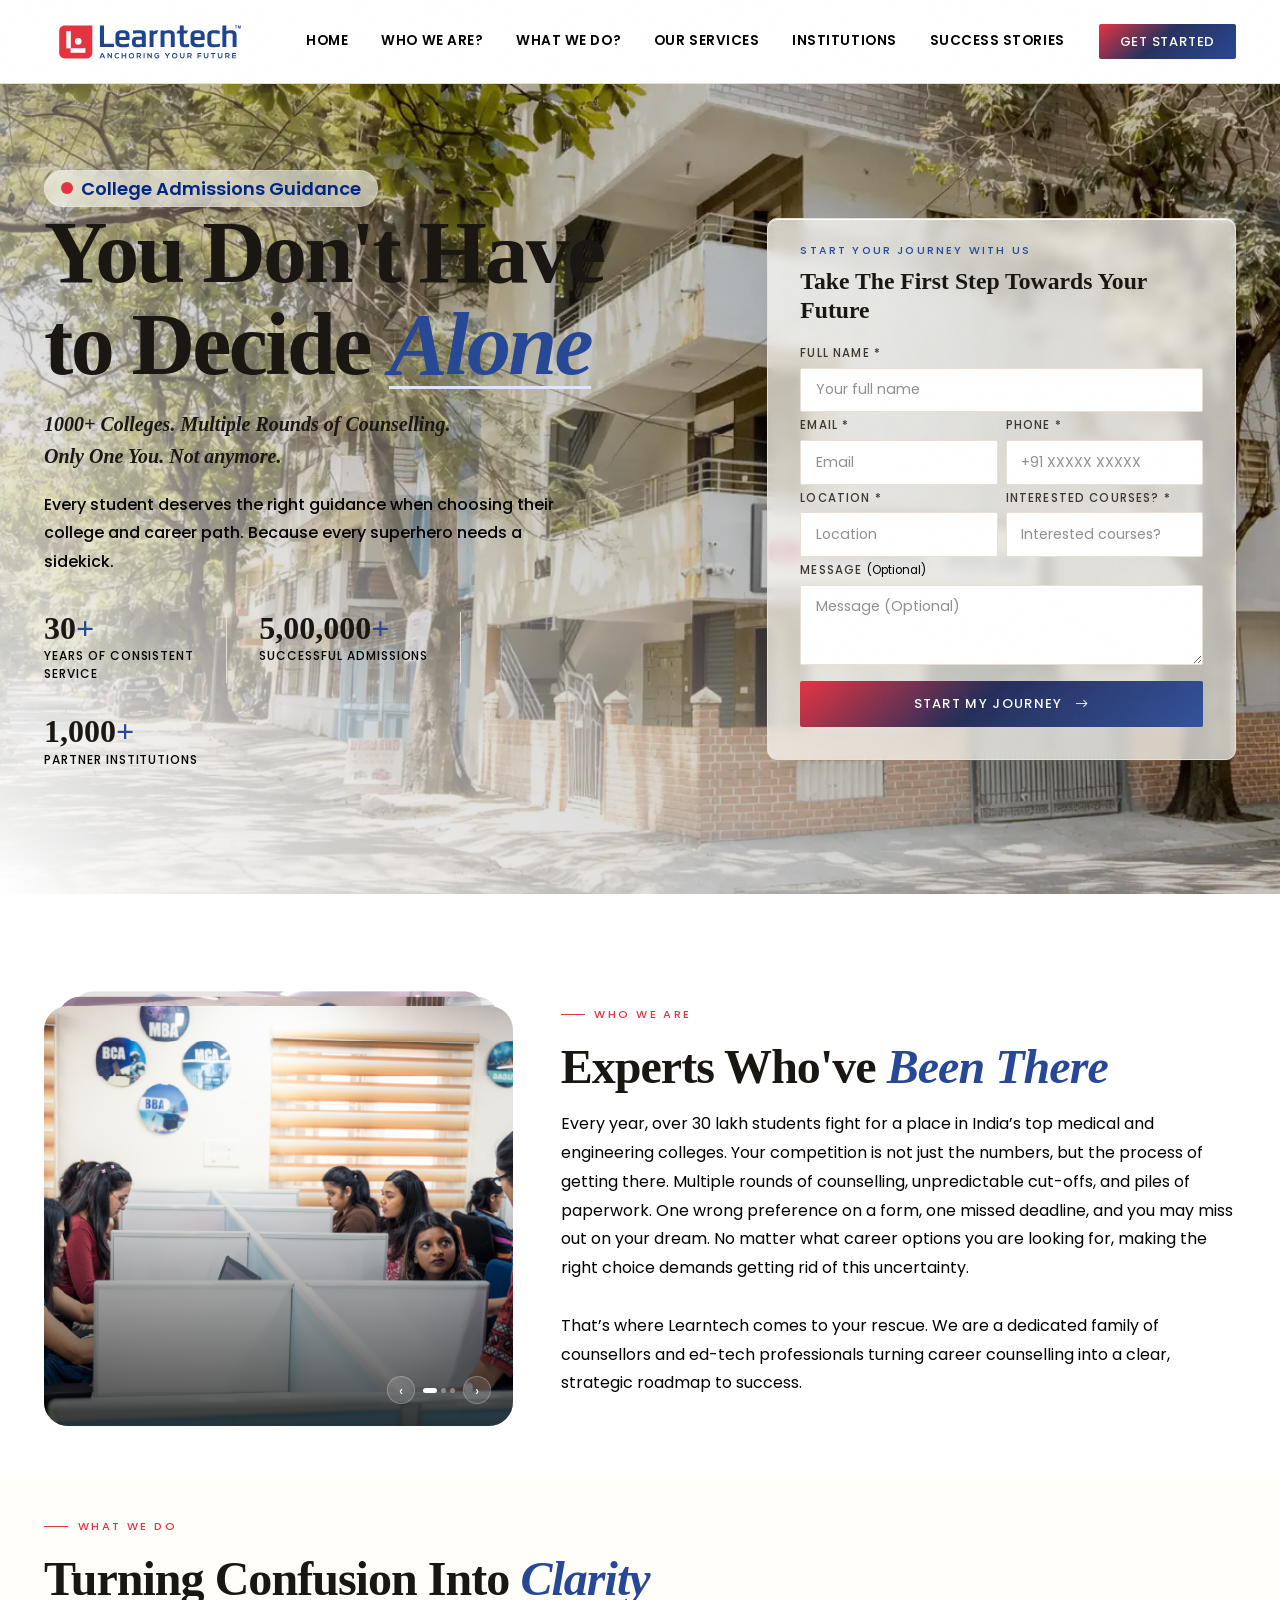
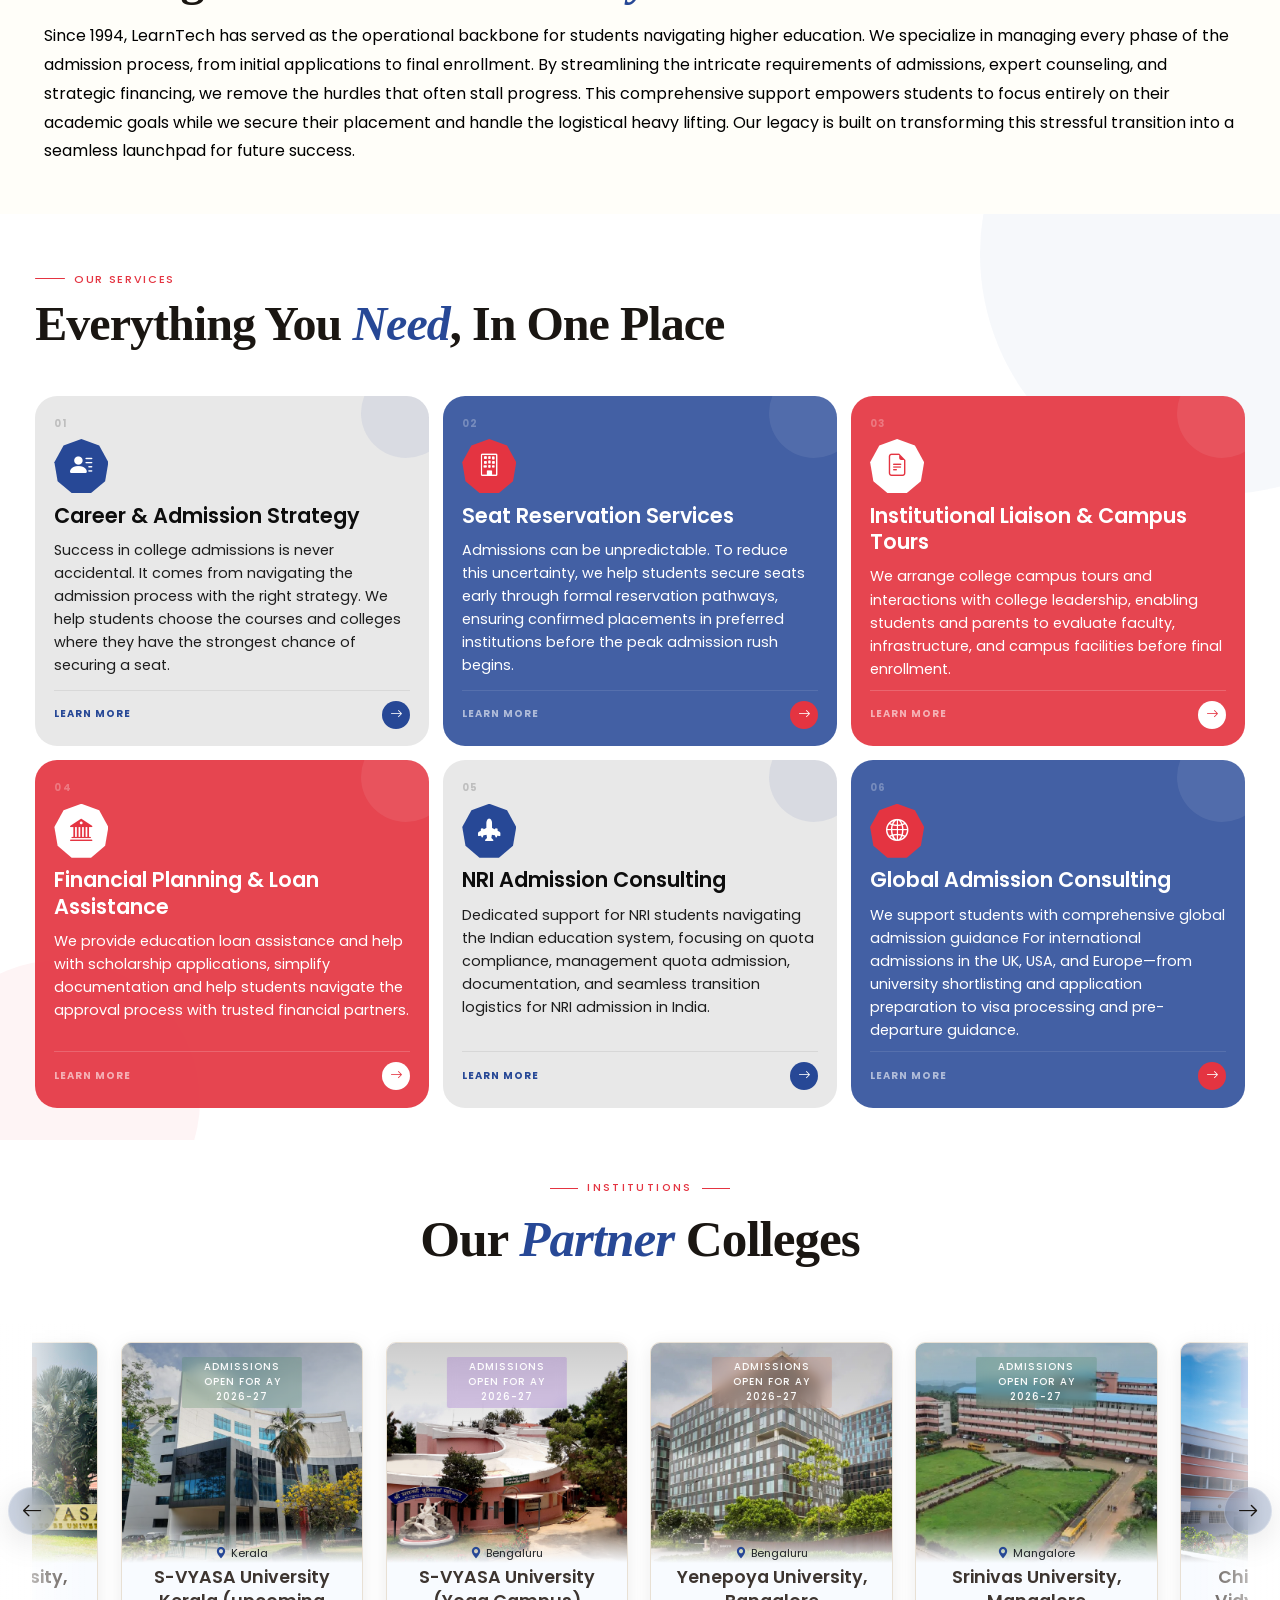
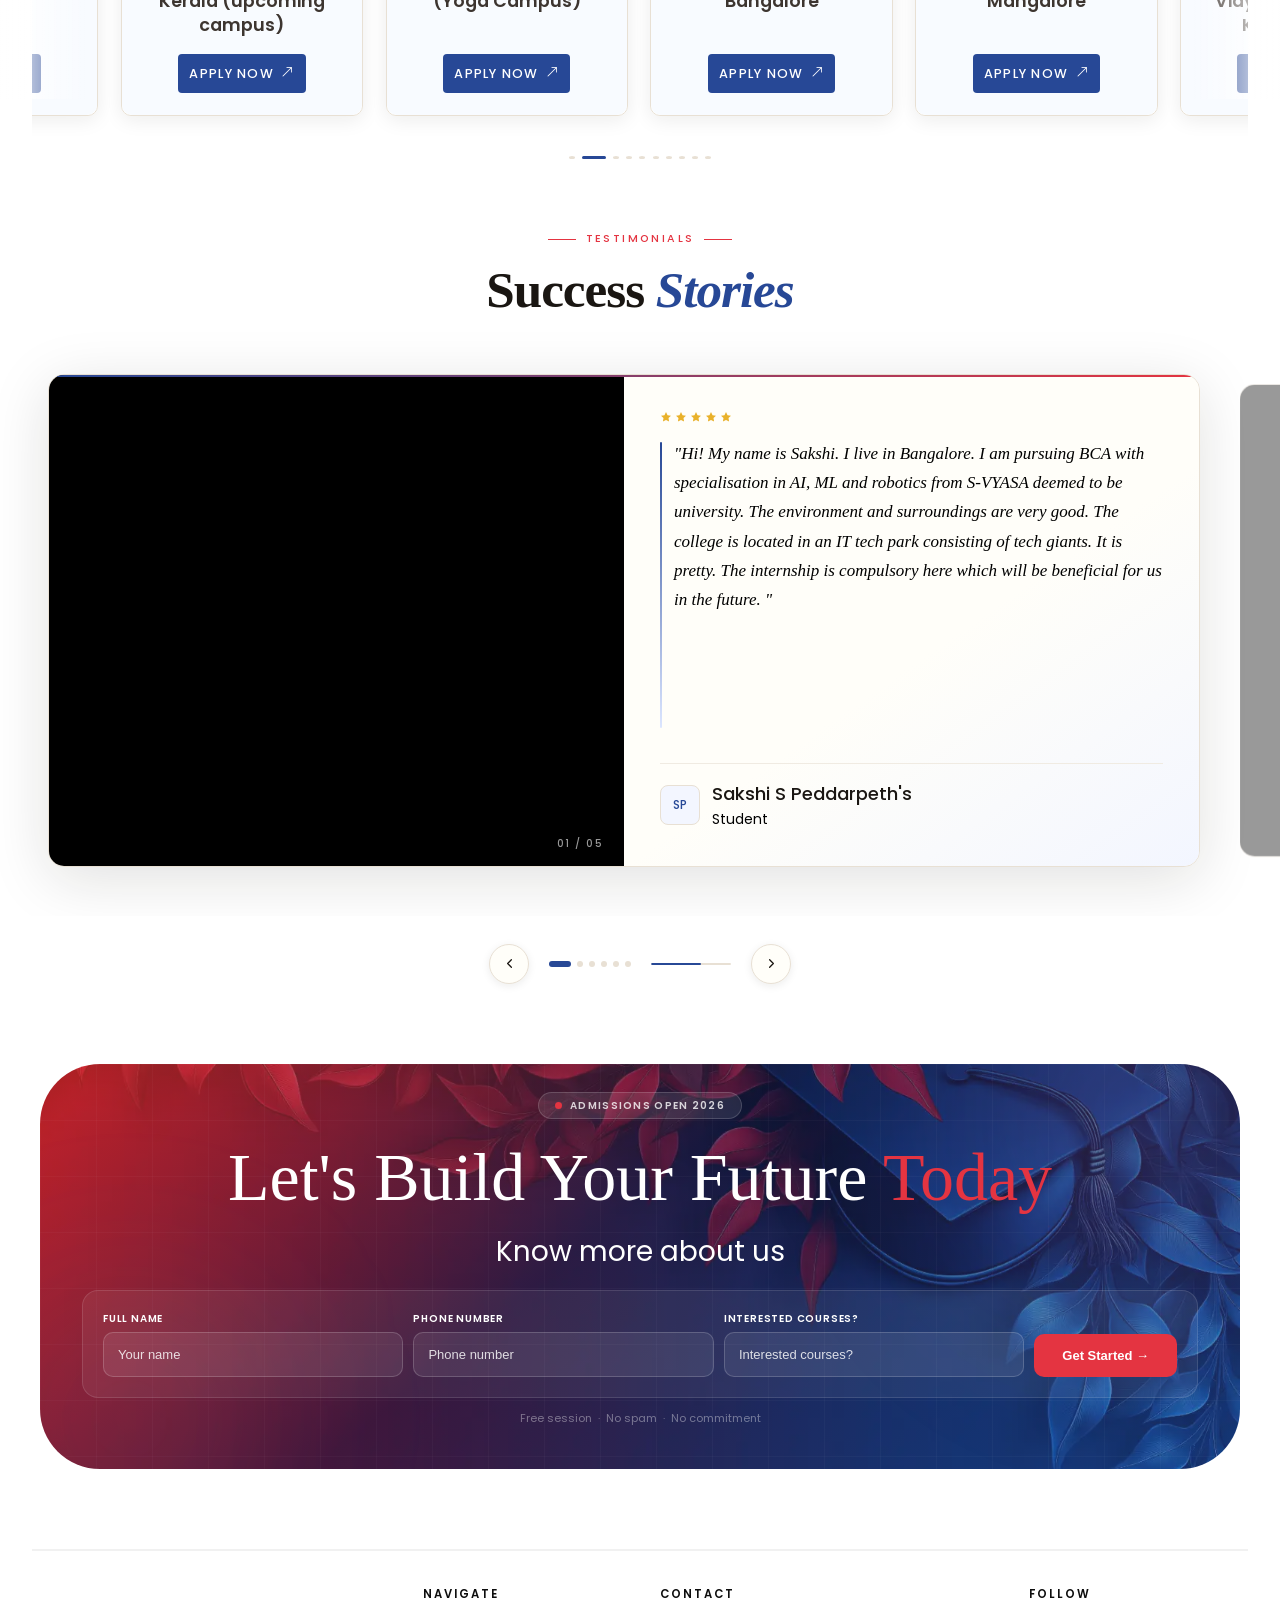
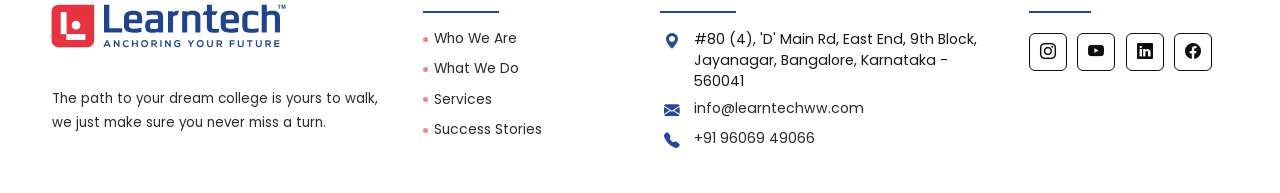
==== commit b7ff1ec6: "Add files via upload" ====
--- a/index.html
+++ b/index.html
@@ -1091,7 +1091,7 @@
                         </div>
                         <div class="ft-contact-row">
                             <div class="ft-contact-icon"><i class="bi bi-telephone-fill"></i></div>
-                            <a href="tel:18001208696">1800 120 8696</a>
+                            <a href="tel:18001208696">+91 96069 49066</a>
                         </div>
                     </div>
                 </div>
--- a/style.css
+++ b/style.css
@@ -166,28 +166,22 @@
   }
 
   /* ===================================================================================================================================== */
-  
-.eyebrow-glass-live {
+  .eyebrow-glass-live {
     position: relative;
     display: inline-flex;
     align-items: center;
     gap: 8px;
-    padding: 8px 18px;
+    padding: 4px 16px;
     border-radius: 999px;
 
-    background: rgba(255, 255, 255, 0.08);
-    backdrop-filter: blur(14px);
-    -webkit-backdrop-filter: blur(14px);
-
-    border: 1px solid rgba(255, 255, 255, 0.15);
-
-    box-shadow: 
-        0 8px 30px rgba(0,0,0,0.2),
-        inset 0 0 20px rgba(255,255,255,0.05);
-
-    overflow: hidden;
-
-    animation: softBlink 3s infinite ease-in-out;
+    background: rgba(255, 255, 255, 0.541);
+    backdrop-filter: blur(10px);
+
+    border: 1px solid rgba(255, 255, 255, 0.2);
+
+    box-shadow: 0 6px 20px rgba(0,0,0,0.15);
+
+    animation: shakeLoop 2s infinite;
 }
 
 /* TEXT */
@@ -195,82 +189,49 @@
     color: #012683;
     font-size: 18px;
     font-weight: 600;
-    letter-spacing: 0.1px;
 }
 
-/* FLICKERING DOT */
+/* DOT */
 .eyebrow-glass-live .dot {
-    width: 10px;
-    height: 10px;
+    width: 12px;
+    height: 12px;
     border-radius: 50%;
-    background: #c54822;
-
-    box-shadow: 0 0 8px #004c94;
+    background: var(--gold);
 
     animation: dotFlicker 1.2s infinite;
 }
 
-/* DOT ANIMATION */
+/* DOT FLICKER */
 @keyframes dotFlicker {
     0%, 100% {
         opacity: 1;
         transform: scale(1);
-        box-shadow: 0 0 6px var(--accent);
     }
     50% {
         opacity: 0.4;
         transform: scale(0.8);
-        box-shadow: 0 0 2px var(--accent);
     }
 }
 
-/* SOFT BLINK (very subtle) */
-@keyframes softBlink {
-    0%, 100% {
-        opacity: 1;
+/* 🔥 SHAKE (2 times every 2 sec) */
+@keyframes shakeLoop {
+    0%, 80%, 100% {
+        transform: translateX(0);
     }
-    50% {
-        opacity: 0.92;
+
+    85% {
+        transform: translateX(-2px);
+    }
+    88% {
+        transform: translateX(2px);
+    }
+    91% {
+        transform: translateX(-2px);
+    }
+    94% {
+        transform: translateX(2px);
     }
 }
-
-/* GLOW MOVEMENT */
-.eyebrow-glass-live::before {
-    content: "";
-    position: absolute;
-    width: 120px;
-    height: 120px;
-    background: radial-gradient(circle, rgba(255, 255, 255, 0.63), transparent 70%);
-    top: -40px;
-    left: -40px;
-    filter: blur(30px);
-    animation: glowMove 6s infinite alternate ease-in-out;
-}
-
-/* BORDER SHINE */
-.eyebrow-glass-live::after {
-    content: "";
-    position: absolute;
-    inset: 0;
-    border-radius: 999px;
-    background: linear-gradient(120deg, transparent, rgba(255, 255, 255, 0.575), transparent);
-    opacity: 0.2;
-    animation: shineMove 4s infinite;
-}
-
-@keyframes glowMove {
-    0% { transform: translate(0, 0); }
-    100% { transform: translate(40px, 20px); }
-}
-
-@keyframes shineMove {
-    0% { transform: translateX(-100%); }
-    100% { transform: translateX(100%); }
-}
-
-
-
-
 
 
   .hero-eyebrow::before {
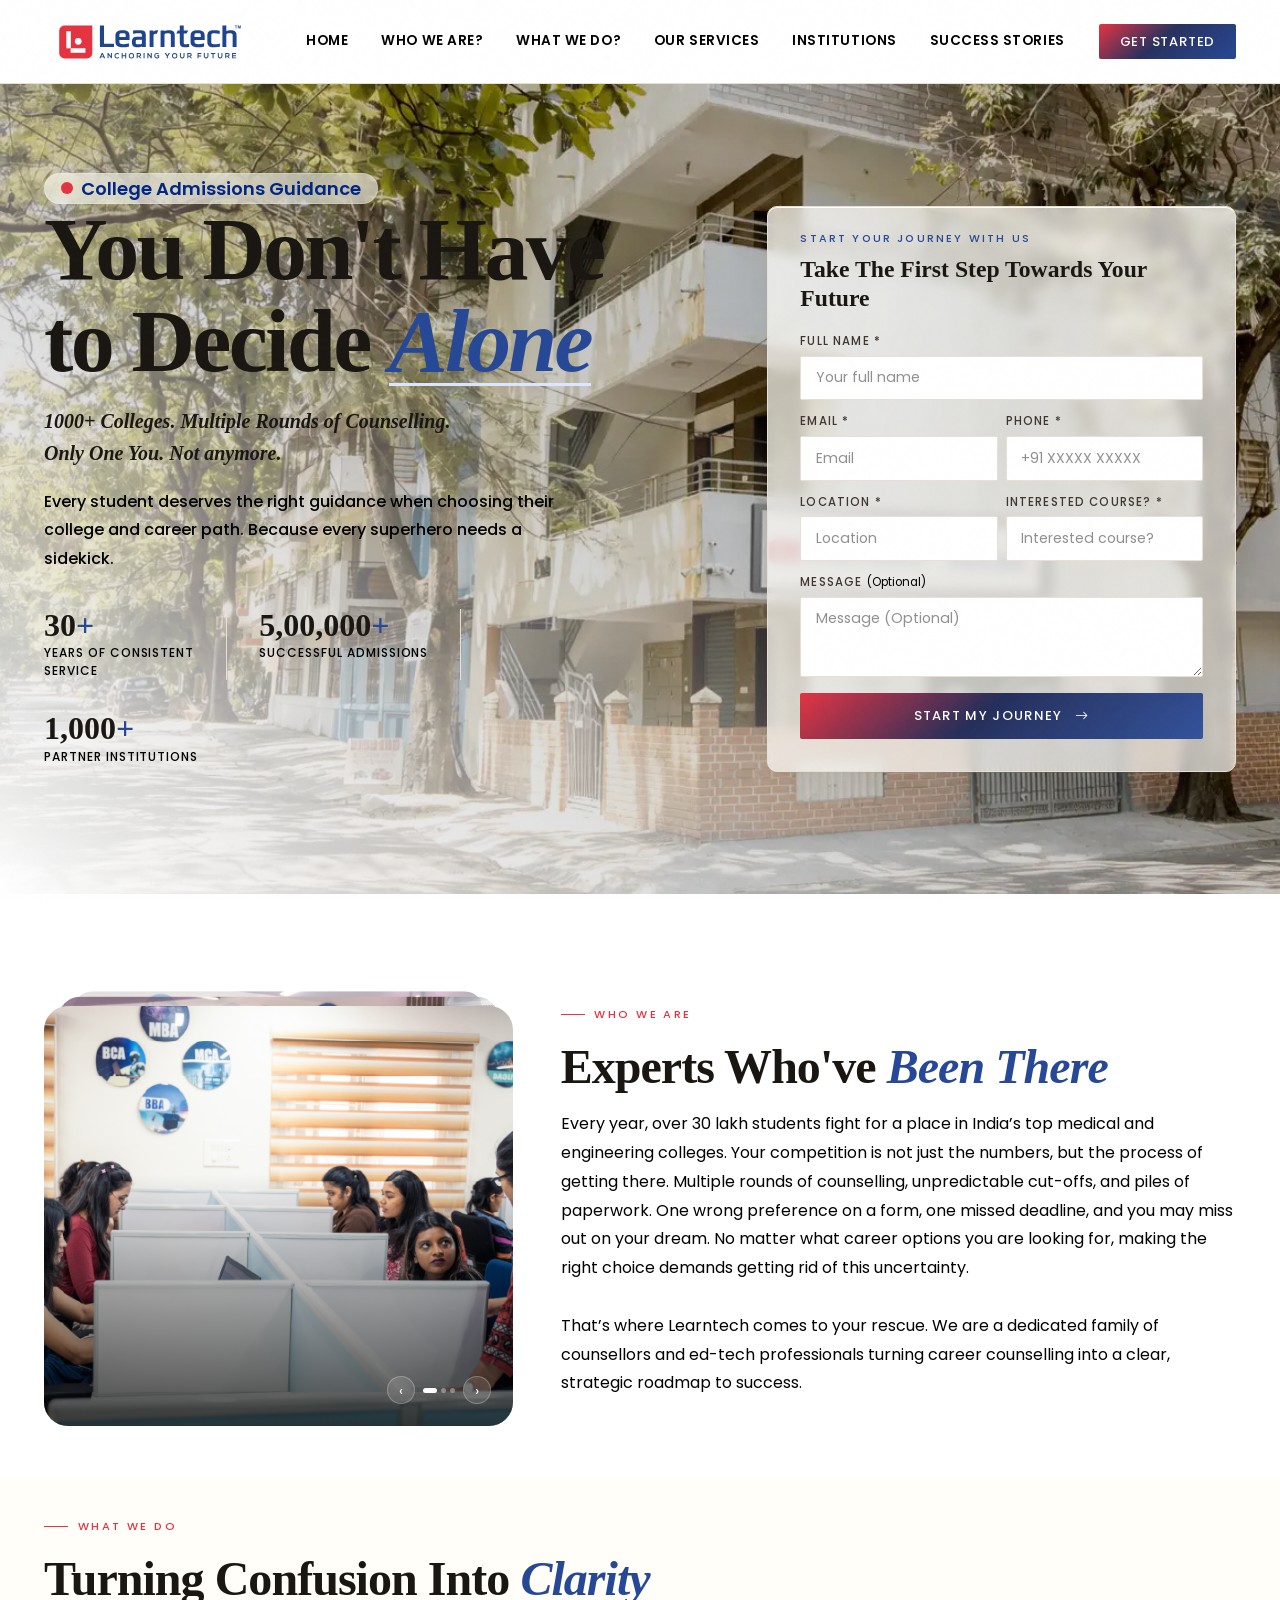
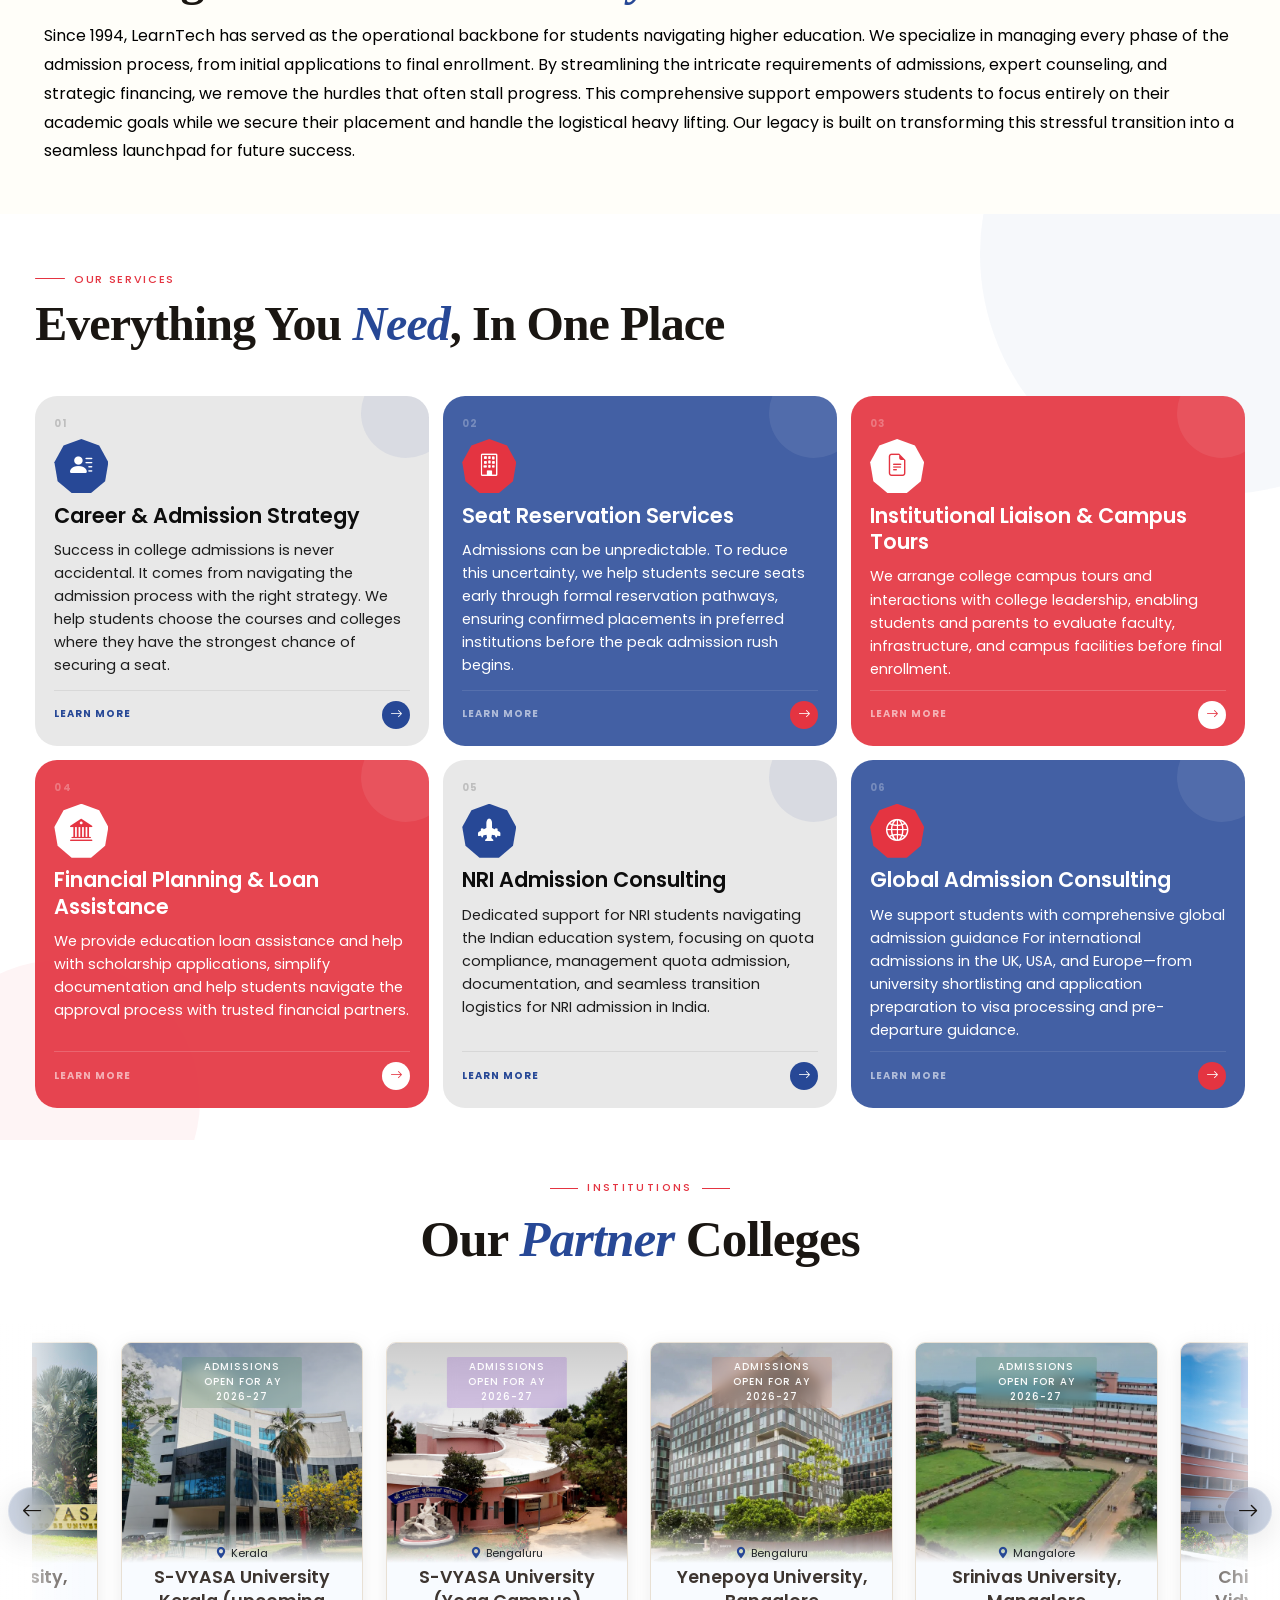
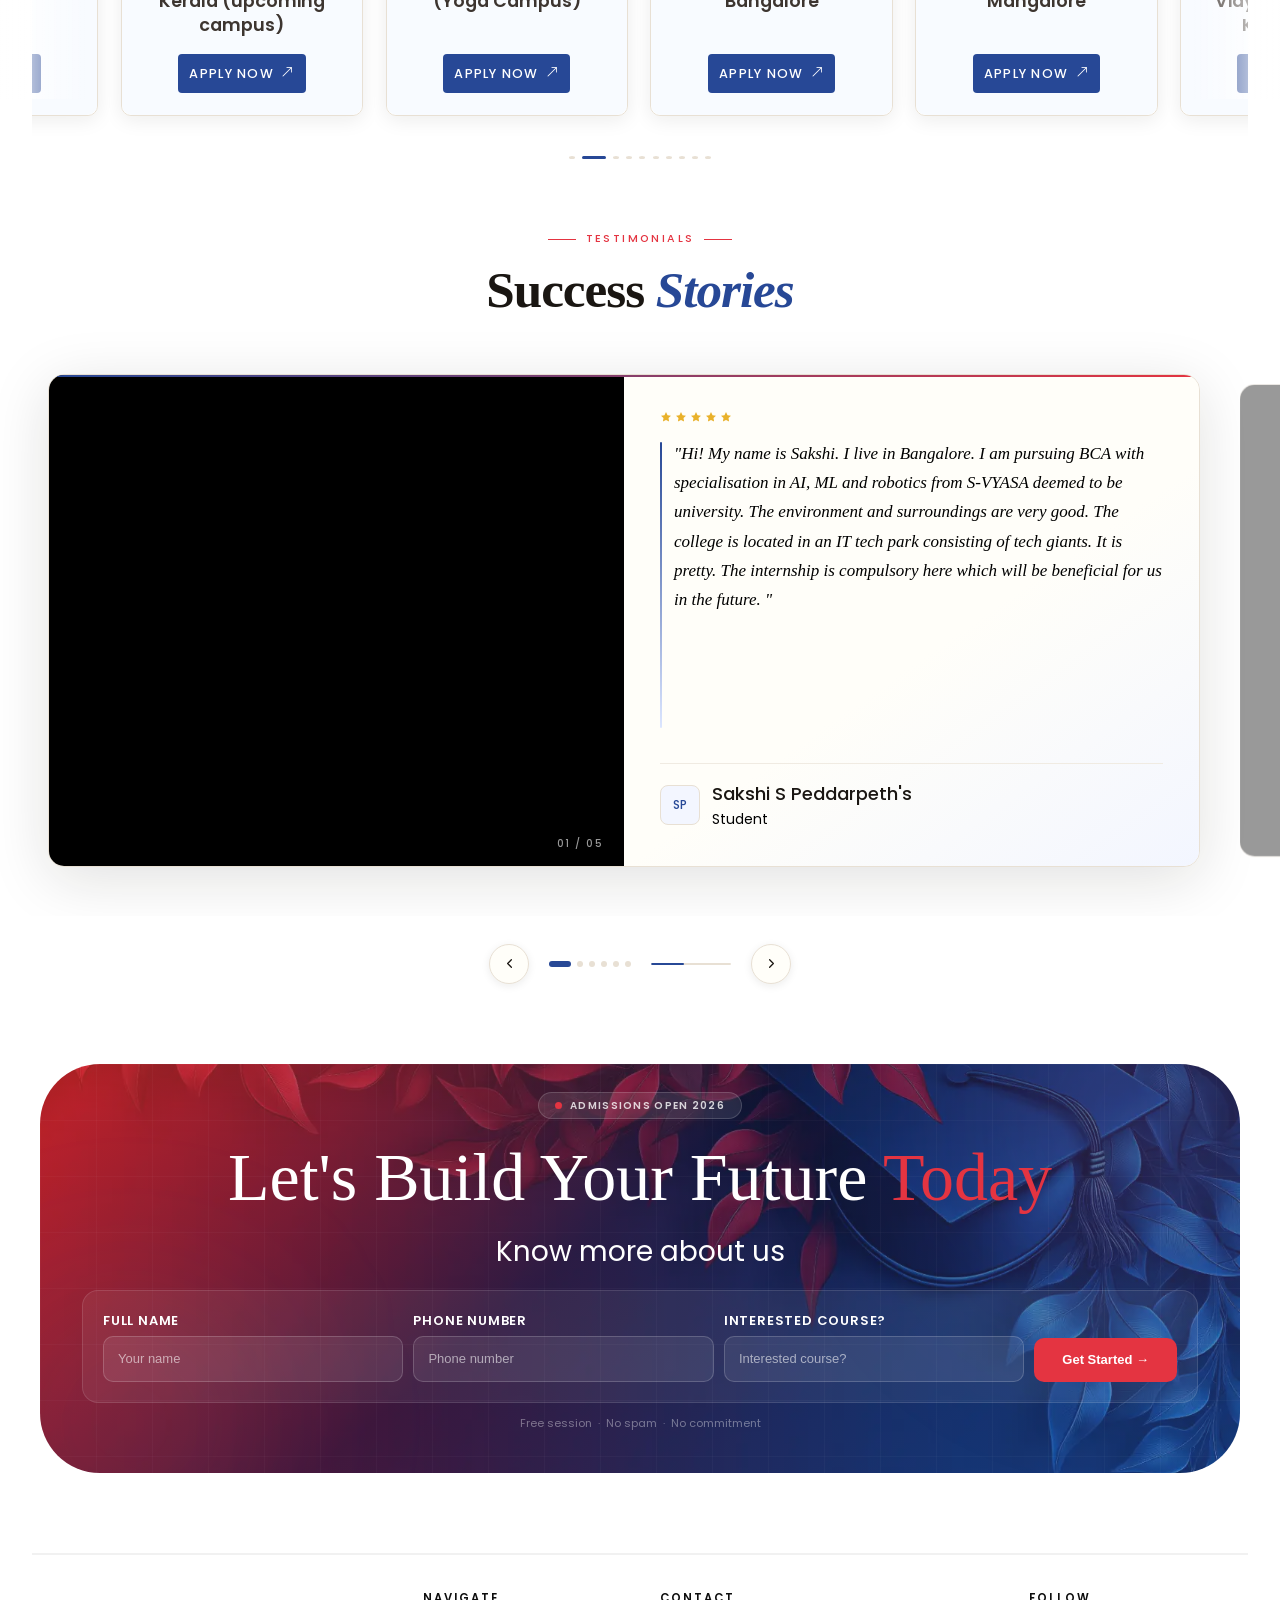
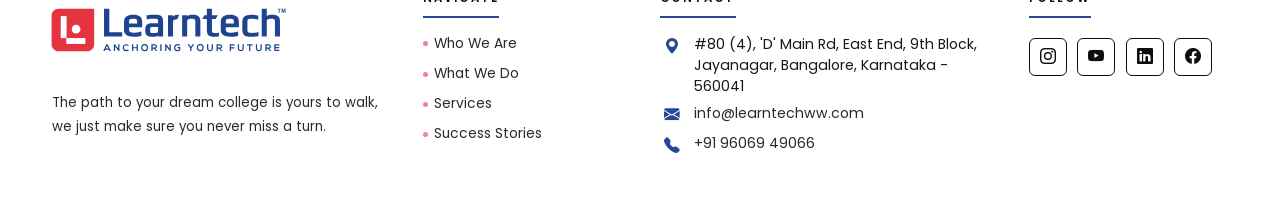
==== commit a084836f: "Add files via upload" ====
--- a/index.html
+++ b/index.html
@@ -89,7 +89,7 @@
                         <h2 class="form-card-title">Take The First Step Towards Your Future</h2>
 
                         <form id="leadForm" novalidate>
-                            <div class="row gy-0 gx-2">
+                            <div class="row gy-2 gx-2">
                                 <div class="col-12">
                                     <label class="form-label">Full Name *</label>
                                     <input type="text" class="form-control" placeholder="Your full name" required />
@@ -107,8 +107,8 @@
                                     <input type="text" class="form-control" placeholder="Location" required />
                                 </div>
                                  <div class="col-sm-6">
-                                    <label class="form-label">Interested courses? *</label>
-                                    <input type="text" class="form-control" placeholder="Interested courses?" required />
+                                    <label class="form-label">Interested course? *</label>
+                                    <input type="text" class="form-control" placeholder="Interested course?" required />
                                 </div>
                                 <div class="col-12">
                                     <label class="form-label">Message <span
@@ -1026,8 +1026,8 @@
                             <input class="h-input" id="fphone" type="tel" placeholder="Phone number" />
                         </div>
                         <div class="h-field">
-                            <label class="h-label">Interested courses?</label>
-                            <input class="h-input" id="fphone" type="tel" placeholder="Interested courses?" />
+                            <label class="h-label">Interested course?</label>
+                            <input class="h-input" id="fphone" type="tel" placeholder="Interested course?" />
                         </div>
                         <button class="h-submit" onclick="handleSubmit()">
                             Get Started &rarr;
@@ -1091,7 +1091,7 @@
                         </div>
                         <div class="ft-contact-row">
                             <div class="ft-contact-icon"><i class="bi bi-telephone-fill"></i></div>
-                            <a href="tel:18001208696">+91 96069 49066</a>
+                            <a href="tel:+91 96069 49066">+91 96069 49066</a>
                         </div>
                     </div>
                 </div>
--- a/style.css
+++ b/style.css
@@ -171,7 +171,7 @@
     display: inline-flex;
     align-items: center;
     gap: 8px;
-    padding: 4px 16px;
+    padding: 1px 16px;
     border-radius: 999px;
 
     background: rgba(255, 255, 255, 0.541);
@@ -220,16 +220,16 @@
     }
 
     85% {
-        transform: translateX(-2px);
+        transform: translateX(-3px);
     }
     88% {
-        transform: translateX(2px);
+        transform: translateX(3px);
     }
     91% {
-        transform: translateX(-2px);
+        transform: translateX(-3px);
     }
     94% {
-        transform: translateX(2px);
+        transform: translateX(3px);
     }
 }
 
@@ -2031,7 +2031,7 @@
   }
 
   .h-label {
-      font-size: 10px;
+      font-size: 13px;
       font-weight: 600;
       color: rgb(255, 255, 255);
       letter-spacing: 0.8px;
@@ -2049,13 +2049,13 @@
       background: rgba(255, 255, 255, 0.08);
       font-family: 'Sora', sans-serif;
       font-size: 13px;
-      color: #fff;
+      color: #ffffff;
       outline: none;
       transition: border-color 0.2s, background 0.2s, box-shadow 0.2s;
   }
 
   .h-input::placeholder {
-      color: rgba(255, 255, 255, 0.828);
+      color: rgba(255, 255, 255, 0.575);
   }
 
   .h-input:focus,
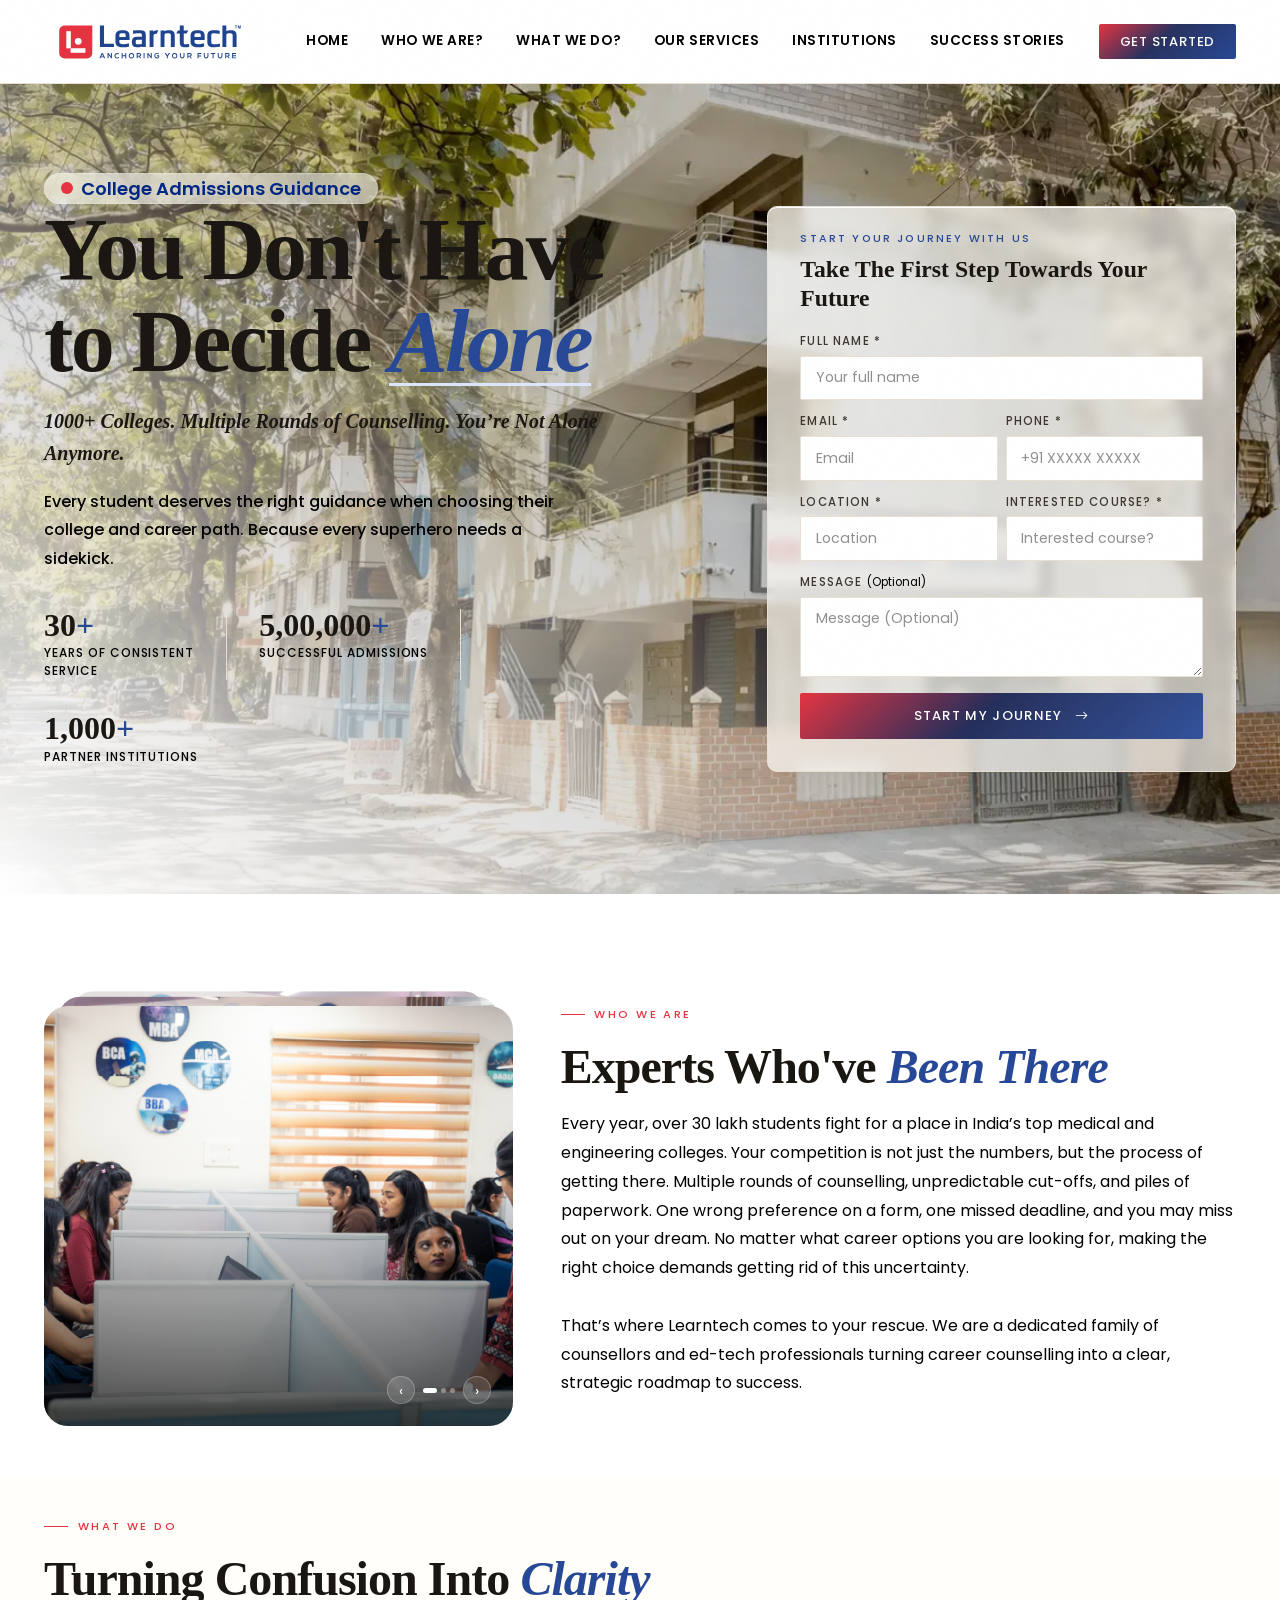
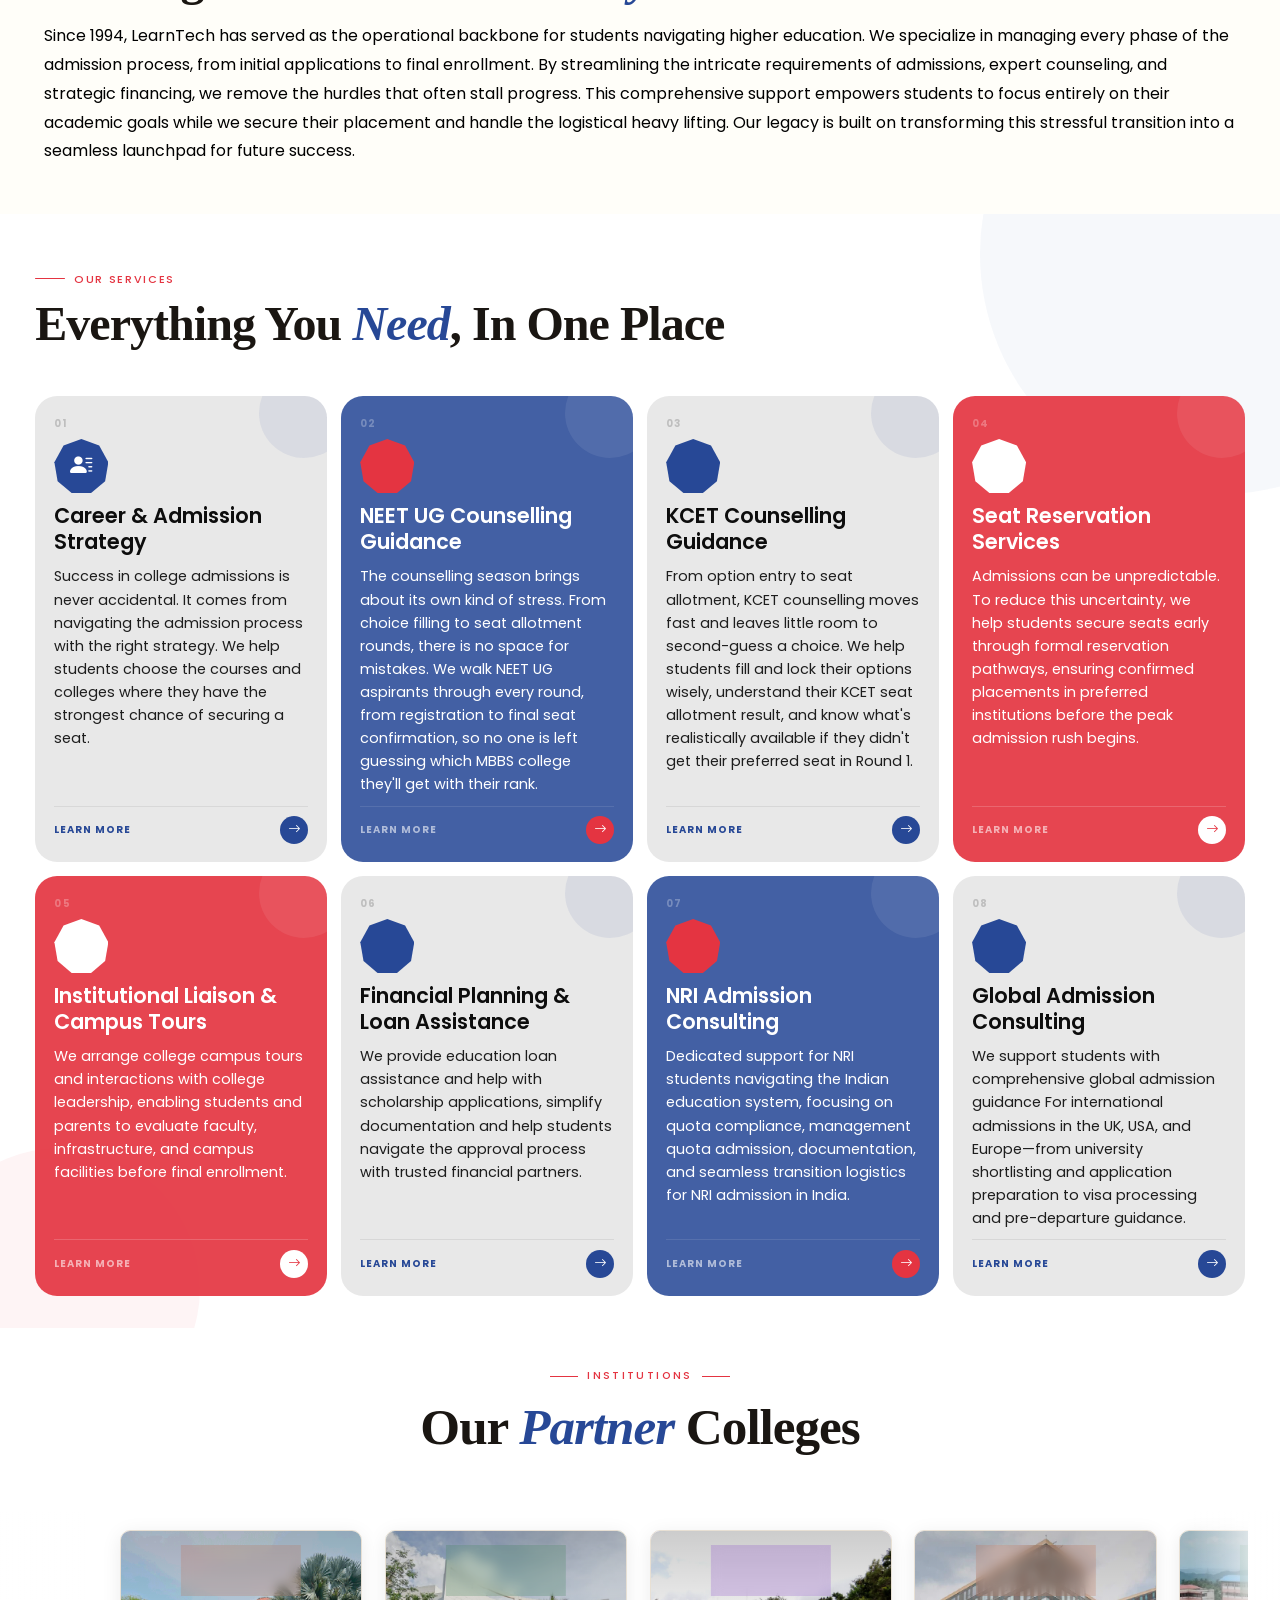
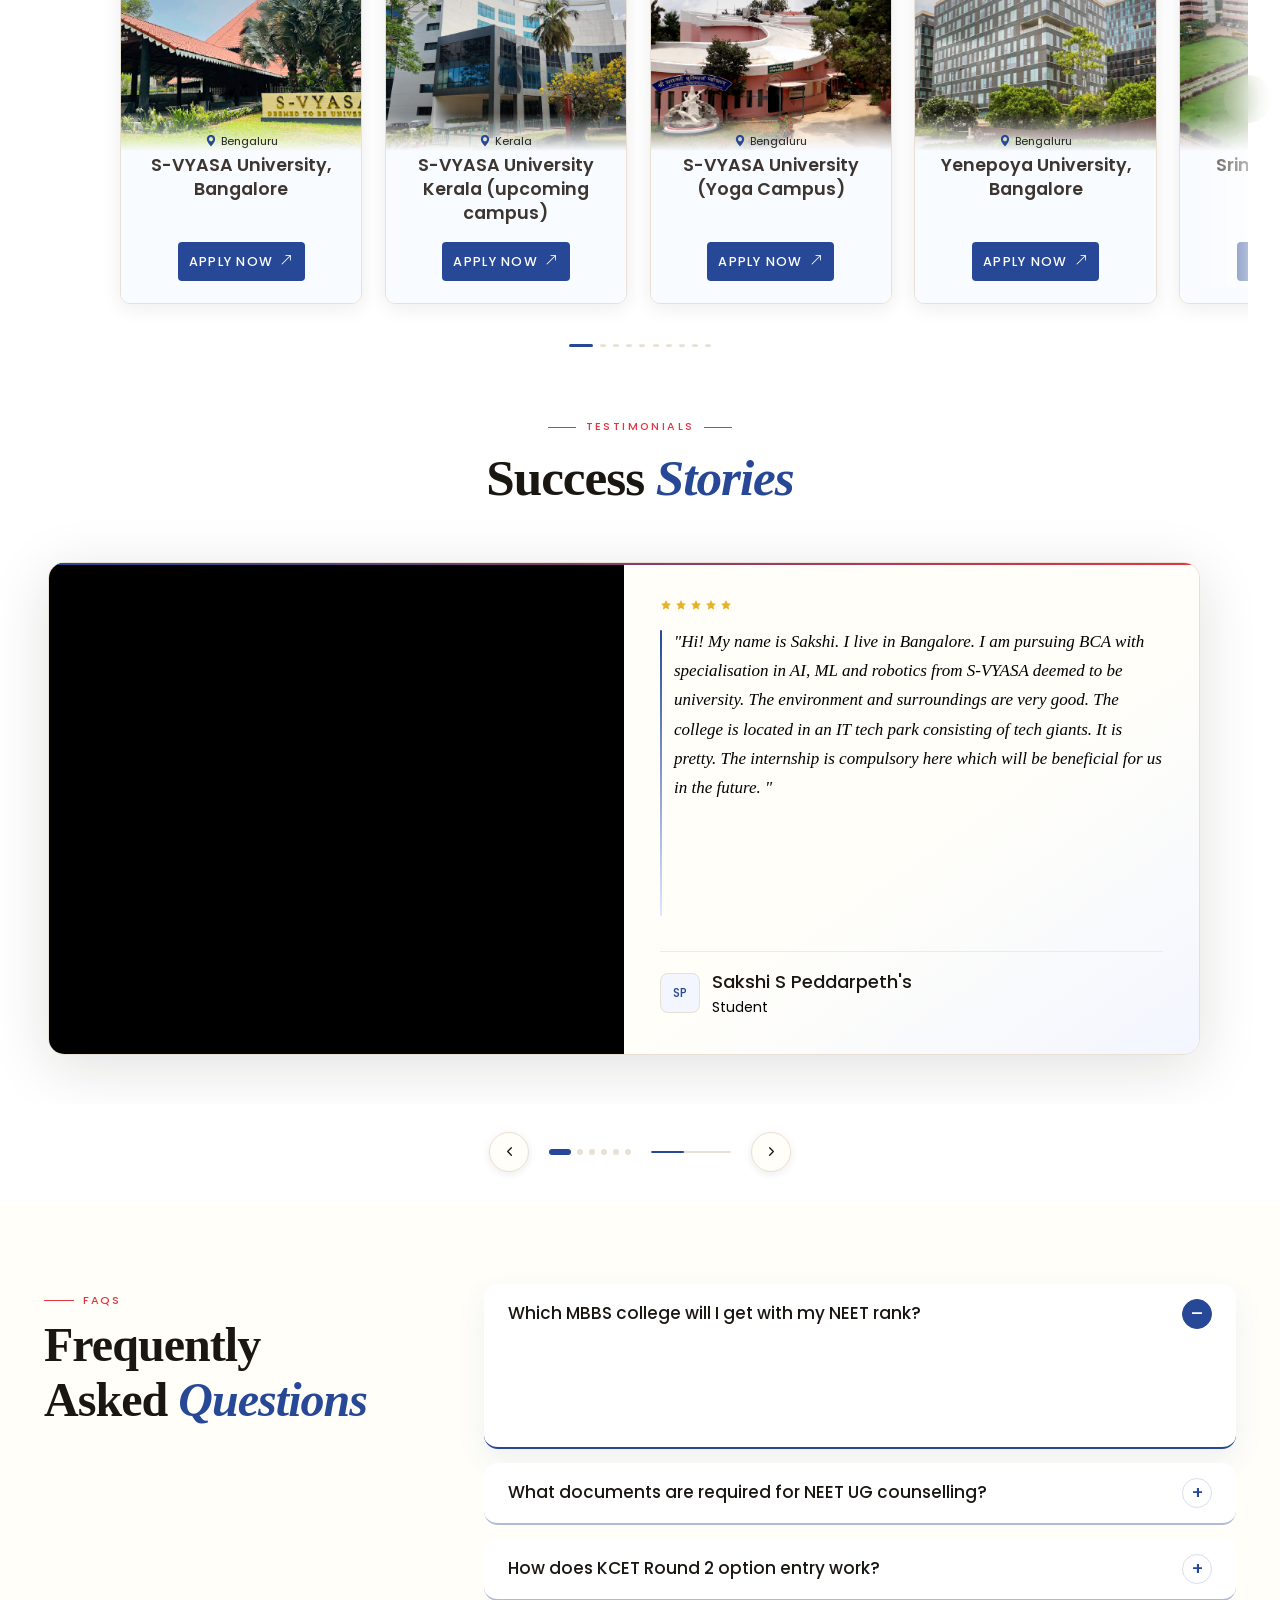
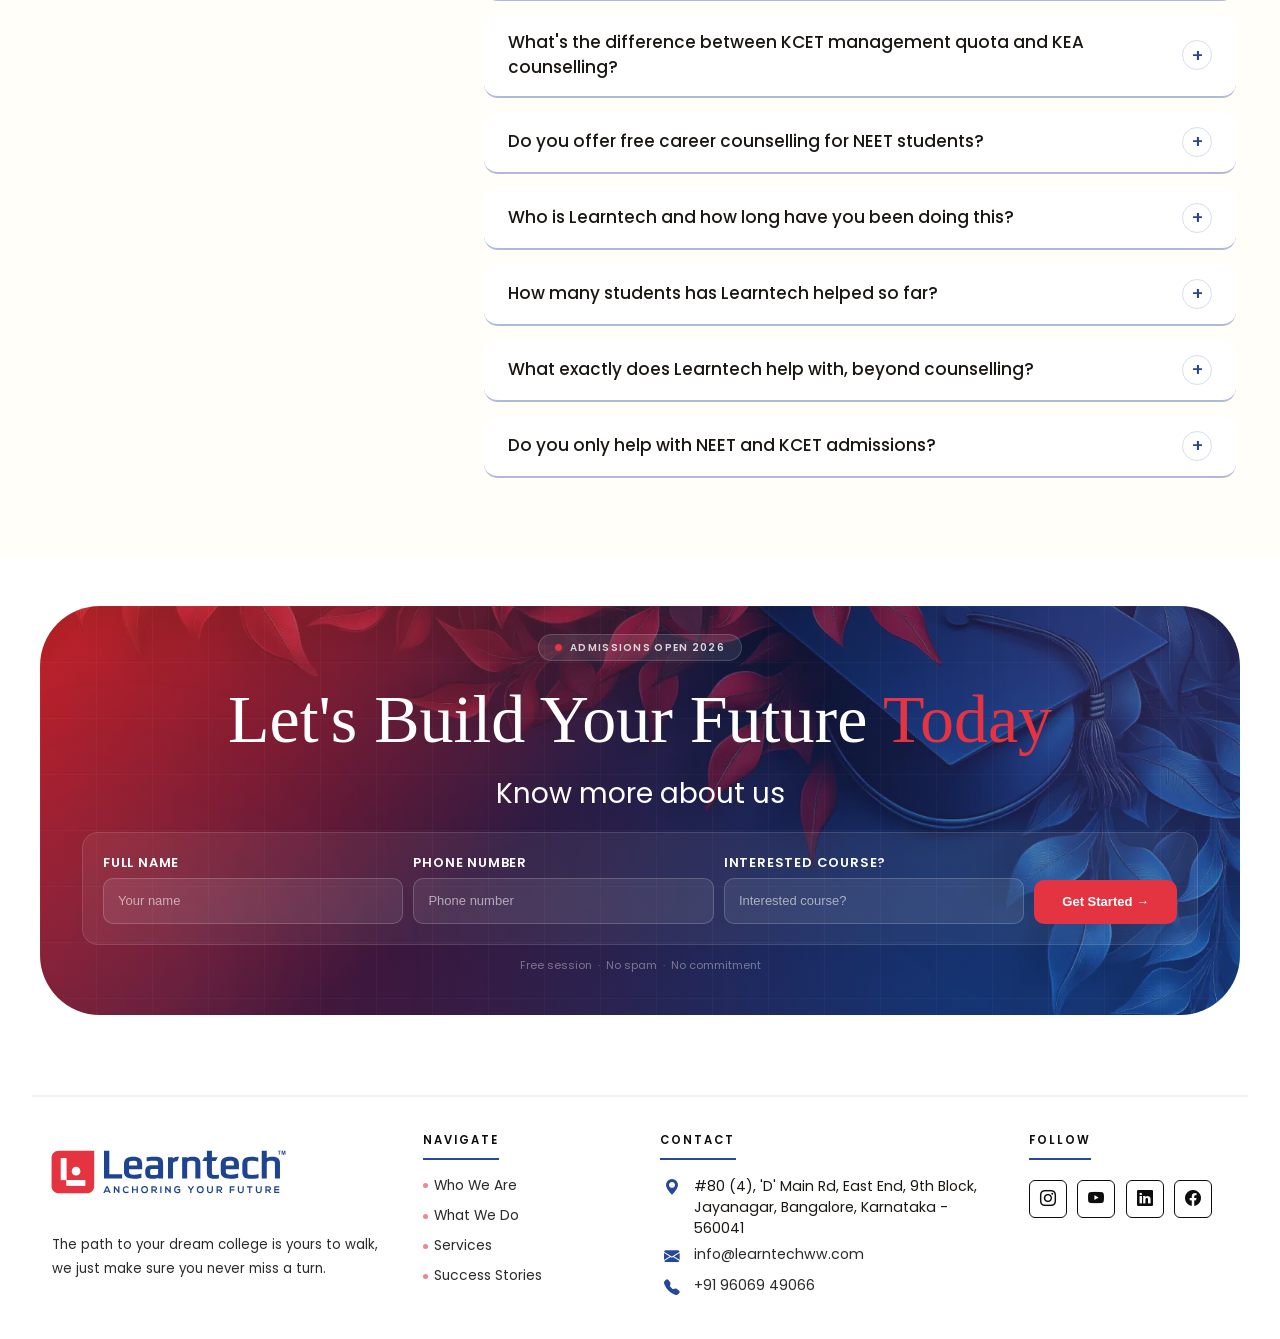
==== commit f6a5c1bf: "Add files via upload" ====
--- a/index.html
+++ b/index.html
@@ -56,7 +56,7 @@
                         You Don't Have<br>to Decide <em>Alone</em>
                     </h1>
                     <p class="hero-subhead">
-                        1000+ Colleges. Multiple Rounds of Counselling.<br>Only One You. Not anymore.
+                       1000+ Colleges. Multiple Rounds of Counselling. You’re Not Alone Anymore.
                     </p>
                     <p class="hero-body">
                         Every student deserves the right guidance when choosing their college and career path.
@@ -106,7 +106,7 @@
                                     <label class="form-label">Location *</label>
                                     <input type="text" class="form-control" placeholder="Location" required />
                                 </div>
-                                 <div class="col-sm-6">
+                                <div class="col-sm-6">
                                     <label class="form-label">Interested course? *</label>
                                     <input type="text" class="form-control" placeholder="Interested course?" required />
                                 </div>
@@ -292,10 +292,44 @@
                     <div class="sc-blob"></div>
                     <div class="sc-num">02</div>
                     <div class="sc-hex"><i class="bi bi-building"></i></div>
+                    <div class="sc-title">NEET UG Counselling Guidance</div>
+                    <div class="sc-desc">The counselling season brings about its own kind of stress. From choice filling
+                        to seat allotment rounds, there is no space for mistakes. We walk NEET UG aspirants through
+                        every round, from registration to final seat confirmation, so no one is left guessing which MBBS
+                        college they'll get with their rank.
+
+                    </div>
+                    <div class="sc-foot" onclick="location.href='#hero'" style="cursor:pointer;">
+                        <span class="sc-lbl">Learn more</span>
+                        <div class="sc-btn"><i class="bi bi-arrow-right"></i></div>
+                    </div>
+                </div>
+
+                <div class="sc sc-w">
+                    <div class="sc-blob"></div>
+                    <div class="sc-num">03</div>
+                    <div class="sc-hex"><i class="bi bi-person-lines-fill"></i></div>
+                    <div class="sc-title">KCET Counselling Guidance</div>
+                    <div class="sc-desc">From option entry to seat allotment, KCET counselling moves fast and leaves
+                        little room to second-guess a choice. We help students fill and lock their options wisely,
+                        understand their KCET seat allotment result, and know what's realistically available if they
+                        didn't get their preferred seat in Round 1.
+                    </div>
+                    <div class="sc-foot" onclick="location.href='#hero'" style="cursor:pointer;">
+                        <span class="sc-lbl">Learn more</span>
+                        <div class="sc-btn"><i class="bi bi-arrow-right"></i></div>
+                    </div>
+                </div>
+
+                <div class="sc sc-r">
+                    <div class="sc-blob"></div>
+                    <div class="sc-num">04</div>
+                    <div class="sc-hex"><i class="bi bi-file-earmark-text"></i></div>
                     <div class="sc-title">Seat Reservation Services</div>
                     <div class="sc-desc">Admissions can be unpredictable. To reduce this uncertainty, we help students
                         secure seats early through formal reservation pathways, ensuring confirmed placements in
                         preferred institutions before the peak admission rush begins.
+
                     </div>
                     <div class="sc-foot" onclick="location.href='#hero'" style="cursor:pointer;">
                         <span class="sc-lbl">Learn more</span>
@@ -303,10 +337,15 @@
                     </div>
                 </div>
 
+            </div>
+
+            <!-- Row 2 -->
+            <div class="sw-row">
+
                 <div class="sc sc-r">
                     <div class="sc-blob"></div>
-                    <div class="sc-num">03</div>
-                    <div class="sc-hex"><i class="bi bi-file-earmark-text"></i></div>
+                    <div class="sc-num">05</div>
+                    <div class="sc-hex"><i class="bi bi-bank2"></i></div>
                     <div class="sc-title">Institutional Liaison & Campus Tours</div>
                     <div class="sc-desc">We arrange college campus tours and interactions with college leadership,
                         enabling students and parents to evaluate faculty, infrastructure, and campus facilities before
@@ -318,19 +357,15 @@
                     </div>
                 </div>
 
-            </div>
-
-            <!-- Row 2 -->
-            <div class="sw-row">
-
-                <div class="sc sc-r">
+                <div class="sc sc-w">
                     <div class="sc-blob"></div>
-                    <div class="sc-num">04</div>
-                    <div class="sc-hex"><i class="bi bi-bank2"></i></div>
+                    <div class="sc-num">06</div>
+                    <div class="sc-hex"><i class="bi bi-airplane-engines-fill"></i></div>
                     <div class="sc-title">Financial Planning & Loan Assistance</div>
                     <div class="sc-desc">We provide education loan assistance and help with scholarship applications,
                         simplify documentation and help students navigate the approval process with trusted financial
                         partners.
+
                     </div>
                     <div class="sc-foot" onclick="location.href='#hero'" style="cursor:pointer;">
                         <span class="sc-lbl">Learn more</span>
@@ -338,11 +373,12 @@
                     </div>
                 </div>
 
-                <div class="sc sc-w">
+                <div class="sc sc-b">
                     <div class="sc-blob"></div>
-                    <div class="sc-num">05</div>
-                    <div class="sc-hex"><i class="bi bi-airplane-engines-fill"></i></div>
-                    <div class="sc-title">NRI Admission Consulting</div>
+                    <div class="sc-num">07</div>
+                    <div class="sc-hex"><i class="bi bi-globe2"></i></div>
+                    <div class="sc-title">NRI Admission Consulting
+                    </div>
                     <div class="sc-desc">Dedicated support for NRI students navigating the Indian education system,
                         focusing on quota compliance, management quota admission, documentation, and seamless transition
                         logistics for NRI admission in India.
@@ -353,10 +389,10 @@
                     </div>
                 </div>
 
-                <div class="sc sc-b">
+                <div class="sc sc-w">
                     <div class="sc-blob"></div>
-                    <div class="sc-num">06</div>
-                    <div class="sc-hex"><i class="bi bi-globe2"></i></div>
+                    <div class="sc-num">08</div>
+                    <div class="sc-hex"><i class="bi bi-person-lines-fill"></i></div>
                     <div class="sc-title">Global Admission Consulting</div>
                     <div class="sc-desc">We support students with comprehensive global admission guidance
                         For international admissions in the UK, USA, and Europe—from university shortlisting and
@@ -978,8 +1014,157 @@
 
 
 
-
-
+    <section class="faq-section">
+        <div class="container">
+
+
+            <div class="faq-wrap">
+
+                <!-- Left -->
+                <div class="faq-left">
+                    <div class="sw-top">
+                        <div>
+                            <div class="sw-eye">
+                                <span class="sw-eye-line"></span>FAQs
+                            </div>
+                            <h2 class="section-title">
+                                Frequently<br> Asked <em>Questions</em>
+                            </h2>
+                        </div>
+                    </div>
+
+                </div>
+
+                <!-- Right -->
+                <div class="faq-right">
+
+                    <details open>
+                        <summary>
+                            Which MBBS college will I get with my NEET rank?
+                        </summary>
+                        <p>
+                            It depends on your rank, category, and the quota you're eligible for. Our counsellors assess
+                            your NEET UG rank against real seat matrices and help you shortlist colleges where you have
+                            a genuine chance.
+
+                        </p>
+                    </details>
+
+                    <details>
+                        <summary>
+                            What documents are required for NEET UG counselling?
+
+                        </summary>
+                        <p>
+                            You'll need your NEET scorecard, admit card, category and domicile certificates, and a few
+                            other documents depending on your quota. We help you get the checklist right the first time,
+                            so nothing holds up your registration.
+
+                        </p>
+                    </details>
+
+                    <details>
+                        <summary>
+                            How does KCET Round 2 option entry work?
+
+                        </summary>
+                        <p>
+                            If you didn't get your preferred seat in Round 1, Round 2 gives you another shot at filling
+                            and locking new choices. We help you understand what's realistically available and how to
+                            fill your options wisely.
+
+                        </p>
+                    </details>
+
+                    <details>
+                        <summary>
+                            What's the difference between KCET management quota and KEA counselling?
+
+                        </summary>
+                        <p>
+                            KEA counselling is the centralised, government-run seat allotment process, while management
+                            quota seats are allotted directly by colleges outside that process. We explain which route
+                            makes sense for your situation.
+
+                        </p>
+                    </details>
+
+                    <details>
+                        <summary>
+                            Do you offer free career counselling for NEET students?
+
+                        </summary>
+                        <p>
+                            Yes, our team will walk you through your options at no cost, before you decide on any paid
+                            service.
+
+                        </p>
+                    </details>
+
+                    <details>
+                        <summary>
+                            Who is Learntech and how long have you been doing this?
+
+
+                        </summary>
+                        <p>
+                            We're a family of counsellors and ed-tech professionals who've been guiding students through
+                            college admissions since 1994 — over 30 years of helping students turn confusion into a
+                            clear path forward.
+
+
+                        </p>
+                    </details>
+                    <details>
+                        <summary>
+                            How many students has Learntech helped so far?
+
+
+                        </summary>
+                        <p>
+                            We've supported over 5,00,000 successful admissions across 1,000+ partner institutions,
+                            spanning medical, engineering, and several other career paths.
+
+                        </p>
+                    </details>
+                    <details>
+                        <summary>
+                            What exactly does Learntech help with, beyond counselling?
+
+
+                        </summary>
+                        <p>
+                            Beyond guiding students through admission rounds, we help with seat reservation, campus
+                            tours and institutional visits, education loan and scholarship assistance, and support for
+                            NRI and global admissions — essentially, everything between deciding on a college and
+                            actually getting there.
+
+
+                        </p>
+                    </details>
+                    <details>
+                        <summary>
+                            Do you only help with NEET and KCET admissions?
+
+
+                        </summary>
+                        <p>
+                            No — while NEET UG and KCET counselling are a big part of what we do, we also support
+                            students exploring management quota seats, NRI admissions, and global admissions to
+                            universities in the UK, USA, and Europe.
+
+
+                        </p>
+                    </details>
+
+                </div>
+
+            </div>
+
+        </div>
+    </section>
+
+ 
 
 
     <!-- ======================================================================================================================================================================== -->
--- a/style.css
+++ b/style.css
@@ -135,22 +135,23 @@
       box-shadow: none;
   }
 
- #hero {
-    min-height: 90vh;
-    display: flex;
-    align-items: center;
-    background:
-        linear-gradient(40deg, rgb(255, 255, 255), rgba(0, 0, 0, 0.241) 60%),
-        url('media/Img-BG.webp');
-    background-size: cover;
-    /* background-position: center; */
-    /* background-repeat: no-repeat; */
-    position: relative;
-    overflow: hidden;
-    /* padding: 1rem 0; */
-    margin-bottom: 40px;
-    
-}
+  #hero {
+      min-height: 90vh;
+      display: flex;
+      align-items: center;
+      background:
+          linear-gradient(40deg, rgb(255, 255, 255), rgba(0, 0, 0, 0.241) 60%),
+          url('media/Img-BG.webp');
+      background-size: cover;
+      /* background-position: center; */
+      /* background-repeat: no-repeat; */
+      position: relative;
+      overflow: hidden;
+      /* padding: 1rem 0; */
+      margin-bottom: 40px;
+
+  }
+
   .hero-eyebrow {
       font-size: 0.72rem;
       font-weight: 500;
@@ -167,71 +168,80 @@
 
   /* ===================================================================================================================================== */
   .eyebrow-glass-live {
-    position: relative;
-    display: inline-flex;
-    align-items: center;
-    gap: 8px;
-    padding: 1px 16px;
-    border-radius: 999px;
-
-    background: rgba(255, 255, 255, 0.541);
-    backdrop-filter: blur(10px);
-
-    border: 1px solid rgba(255, 255, 255, 0.2);
-
-    box-shadow: 0 6px 20px rgba(0,0,0,0.15);
-
-    animation: shakeLoop 2s infinite;
-}
-
-/* TEXT */
-.eyebrow-glass-live .text {
-    color: #012683;
-    font-size: 18px;
-    font-weight: 600;
-}
-
-/* DOT */
-.eyebrow-glass-live .dot {
-    width: 12px;
-    height: 12px;
-    border-radius: 50%;
-    background: var(--gold);
-
-    animation: dotFlicker 1.2s infinite;
-}
-
-/* DOT FLICKER */
-@keyframes dotFlicker {
-    0%, 100% {
-        opacity: 1;
-        transform: scale(1);
-    }
-    50% {
-        opacity: 0.4;
-        transform: scale(0.8);
-    }
-}
-
-/* 🔥 SHAKE (2 times every 2 sec) */
-@keyframes shakeLoop {
-    0%, 80%, 100% {
-        transform: translateX(0);
-    }
-
-    85% {
-        transform: translateX(-3px);
-    }
-    88% {
-        transform: translateX(3px);
-    }
-    91% {
-        transform: translateX(-3px);
-    }
-    94% {
-        transform: translateX(3px);
-    }
-}
+      position: relative;
+      display: inline-flex;
+      align-items: center;
+      gap: 8px;
+      padding: 1px 16px;
+      border-radius: 999px;
+
+      background: rgba(255, 255, 255, 0.541);
+      backdrop-filter: blur(10px);
+
+      border: 1px solid rgba(255, 255, 255, 0.2);
+
+      box-shadow: 0 6px 20px rgba(0, 0, 0, 0.15);
+
+      animation: shakeLoop 2s infinite;
+  }
+
+  /* TEXT */
+  .eyebrow-glass-live .text {
+      color: #012683;
+      font-size: 18px;
+      font-weight: 600;
+  }
+
+  /* DOT */
+  .eyebrow-glass-live .dot {
+      width: 12px;
+      height: 12px;
+      border-radius: 50%;
+      background: var(--gold);
+
+      animation: dotFlicker 1.2s infinite;
+  }
+
+  /* DOT FLICKER */
+  @keyframes dotFlicker {
+
+      0%,
+      100% {
+          opacity: 1;
+          transform: scale(1);
+      }
+
+      50% {
+          opacity: 0.4;
+          transform: scale(0.8);
+      }
+  }
+
+  /* 🔥 SHAKE (2 times every 2 sec) */
+  @keyframes shakeLoop {
+
+      0%,
+      80%,
+      100% {
+          transform: translateX(0);
+      }
+
+      85% {
+          transform: translateX(-3px);
+      }
+
+      88% {
+          transform: translateX(3px);
+      }
+
+      91% {
+          transform: translateX(-3px);
+      }
+
+      94% {
+          transform: translateX(3px);
+      }
+  }
 
 
   .hero-eyebrow::before {
@@ -937,7 +947,7 @@
   .sw-row {
       display: grid;
       gap: 14px;
-      grid-template-columns: repeat(3, minmax(0, 1fr));
+      grid-template-columns: repeat(4, minmax(0, 1fr));
   }
 
   /* ── Card base ── */
@@ -969,6 +979,7 @@
   }
 
   /* ── Card variants ── */
+
   .sc-w {
       background: #e8e8e8;
   }
@@ -980,6 +991,7 @@
   .sc-b {
       background: #274896dd;
   }
+
 
   .sc-b .sc-blob {
       background: #fff;
@@ -1367,23 +1379,23 @@
       z-index: 2;
   }
 
- /* BADGE */
-    .card-badge {
-            position: absolute;
-            top: 0.85rem;
-            left: 50%;
-            transform: translateX(-50%);
-            font-size: 0.62rem;
-            font-weight: 500;
-            letter-spacing: 0.1em;
-            text-transform: uppercase;
-            padding: 0.22rem 0.65rem;
-            border-radius: 2px;
-            backdrop-filter: blur(6px);
-            -webkit-backdrop-filter: blur(10px);
-            z-index: 3;
-            text-align: center;
-    }
+  /* BADGE */
+  .card-badge {
+      position: absolute;
+      top: 0.85rem;
+      left: 50%;
+      transform: translateX(-50%);
+      font-size: 0.62rem;
+      font-weight: 500;
+      letter-spacing: 0.1em;
+      text-transform: uppercase;
+      padding: 0.22rem 0.65rem;
+      border-radius: 2px;
+      backdrop-filter: blur(6px);
+      -webkit-backdrop-filter: blur(10px);
+      z-index: 3;
+      text-align: center;
+  }
 
   /* BODY */
   .card-body {
@@ -2317,10 +2329,12 @@
       flex-direction: column;
       gap: 0.35rem;
   }
-#site-footer .ft-contact-row {
-    font-size: 0.88rem;
-    font-weight: 400;
-}
+
+  #site-footer .ft-contact-row {
+      font-size: 0.88rem;
+      font-weight: 400;
+  }
+
   #site-footer .ft-contact-row a {
       color: #2a2a2a;
       text-decoration: none;
@@ -2330,20 +2344,25 @@
   #site-footer .ft-contact-row a:hover {
       color: #e43441;
   }
-#site-footer .ft-contact-row {
-    display: flex;
-    align-items: flex-start; /* important */
-    gap: 10px;
-}
-
-#site-footer .ft-contact-icon {
-    width: 24px;
-    min-width: 24px;
-    display: flex;
-    align-items: flex-start;   /* key change */
-    justify-content: center;
-    margin-top: 1px; /* adjust this (2px–4px based on font) */
-}
+
+  #site-footer .ft-contact-row {
+      display: flex;
+      align-items: flex-start;
+      /* important */
+      gap: 10px;
+  }
+
+  #site-footer .ft-contact-icon {
+      width: 24px;
+      min-width: 24px;
+      display: flex;
+      align-items: flex-start;
+      /* key change */
+      justify-content: center;
+      margin-top: 1px;
+      /* adjust this (2px–4px based on font) */
+  }
+
   #site-footer .ft-contact-icon i {
       font-size: 0.98rem;
       color: var(--accent);
@@ -2583,4 +2602,154 @@
 
   .nbtn:hover {
       background: rgba(255, 255, 255, .28);
+  }
+
+
+
+  .faq-section {
+      padding: 80px 0;
+      background: var(--warm-white);
+  }
+
+  .faq-wrap {
+      display: grid;
+      grid-template-columns: 380px 1fr;
+      gap: 60px;
+      align-items: start;
+  }
+
+  .faq-left {
+      position: sticky;
+      top: 120px;
+  }
+
+  /* Right */
+
+  .faq-right {
+      display: flex;
+      flex-direction: column;
+      gap: 14px;
+  }
+
+  .faq-right details {
+      background: #fff;
+      border-bottom: 2px solid rgba(39, 72, 150, 0.373);
+      border-radius: 14px;
+      transition: .3s ease;
+      overflow: hidden;
+  }
+
+  .faq-right details:hover {
+      border-color: rgba(39, 72, 150, .28);
+  }
+
+  .faq-right details[open] {
+      border-color: var(--accent);
+      background: #fff;
+      box-shadow: 0 12px 30px rgba(39, 72, 150, .08);
+  }
+
+  .faq-right summary {
+      list-style: none;
+      cursor: pointer;
+      padding: 15px 24px;
+      font-size: 17px;
+      font-weight: 500;
+      color: var(--ink);
+      display: flex;
+      align-items: center;
+      justify-content: space-between;
+      gap: 20px;
+  }
+
+  .faq-right summary::-webkit-details-marker {
+      display: none;
+  }
+
+  .faq-right summary::after {
+      content: "+";
+      width: 30px;
+      height: 30px;
+      border-radius: 50%;
+      display: flex;
+      align-items: center;
+      justify-content: center;
+      background: transparent;
+      border: 1px solid rgba(39, 72, 150, .18);
+      color: var(--accent);
+      font-size: 18px;
+      font-weight: 500;
+      transition: .3s;
+      flex-shrink: 0;
+  }
+
+  .faq-right details[open] summary::after {
+      content: "–";
+      background: var(--accent);
+      border-color: var(--accent);
+      color: #fff;
+  }
+
+  .faq-right p {
+      margin: 0;
+      padding: 0 24px 22px;
+      color: var(--ink);
+      font-size: 15px;
+      line-height: 1.8;
+  }
+
+  /* Smooth animation */
+
+  .faq-right details p {
+      opacity: 0;
+      transform: translateY(-6px);
+      transition: .3s ease;
+  }
+
+  .faq-right details[open] p {
+      opacity: 1;
+      transform: translateY(0);
+  }
+
+  /* Mobile */
+
+  @media (max-width:991px) {
+
+      .faq-wrap {
+          grid-template-columns: 1fr;
+          gap: 40px;
+      }
+
+      .faq-left {
+          position: static;
+      }
+
+  }
+
+  @media (max-width:576px) {
+
+      .faq-section {
+          padding: 60px 0;
+      }
+
+      .faq-wrap {
+          gap: 30px;
+      }
+
+      .faq-right summary {
+          padding: 18px;
+          font-size: 16px;
+      }
+
+      .faq-right p {
+          padding: 0 18px 18px;
+          font-size: 14px;
+      }
+
+      .faq-right summary::after {
+          width: 28px;
+          height: 28px;
+          font-size: 17px;
+      }
+
   }
